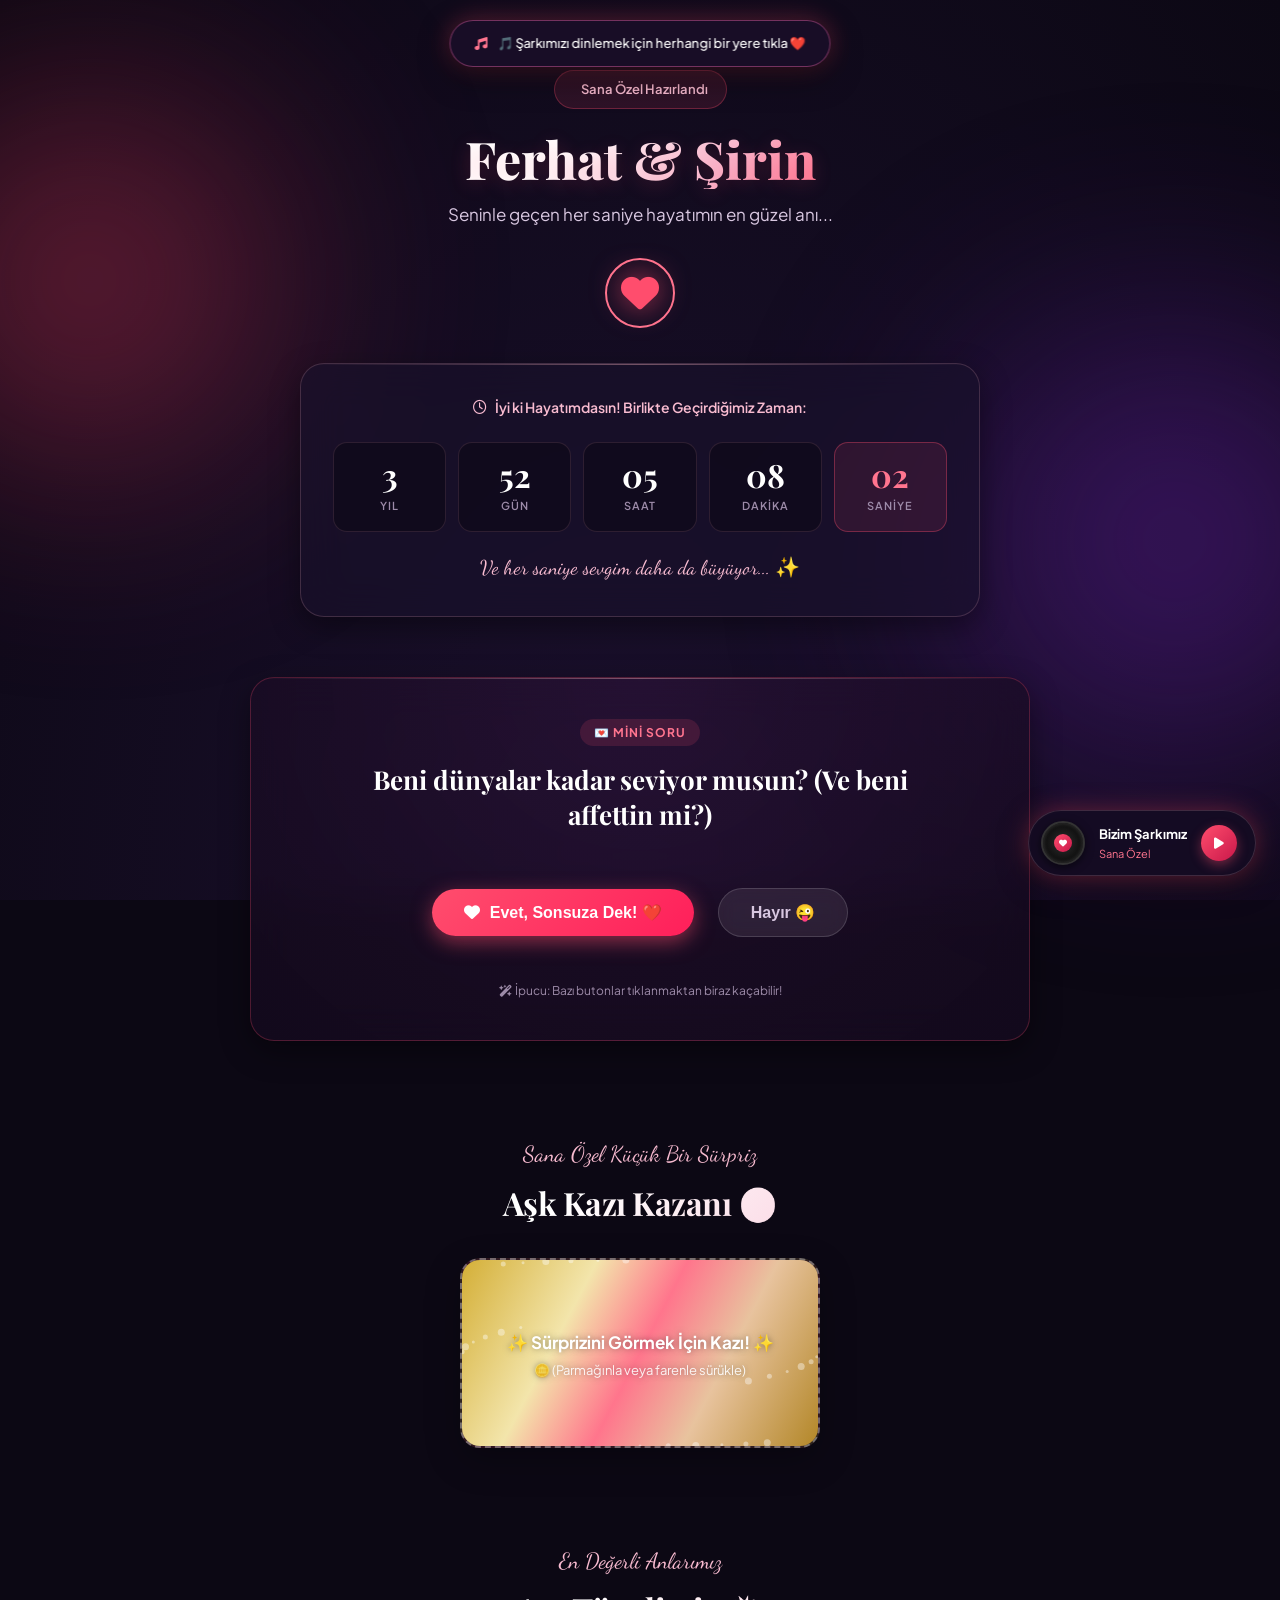
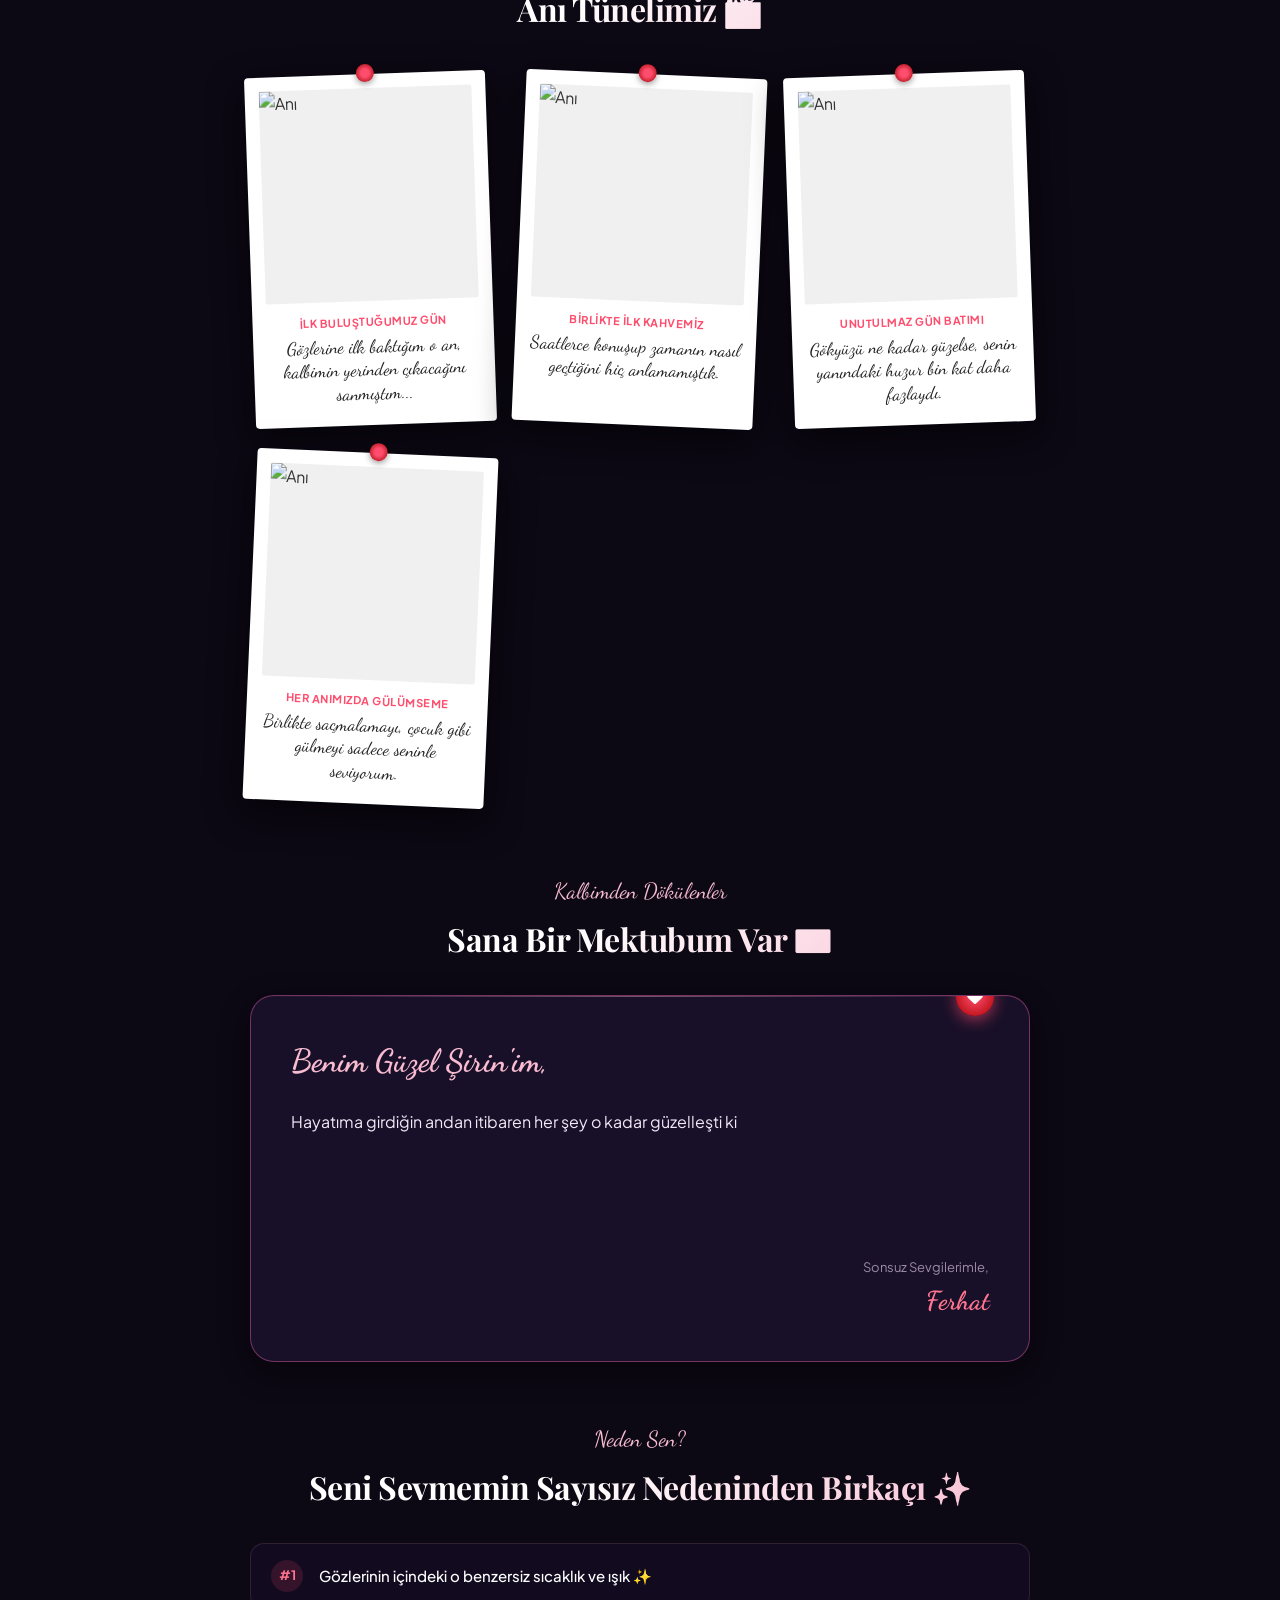
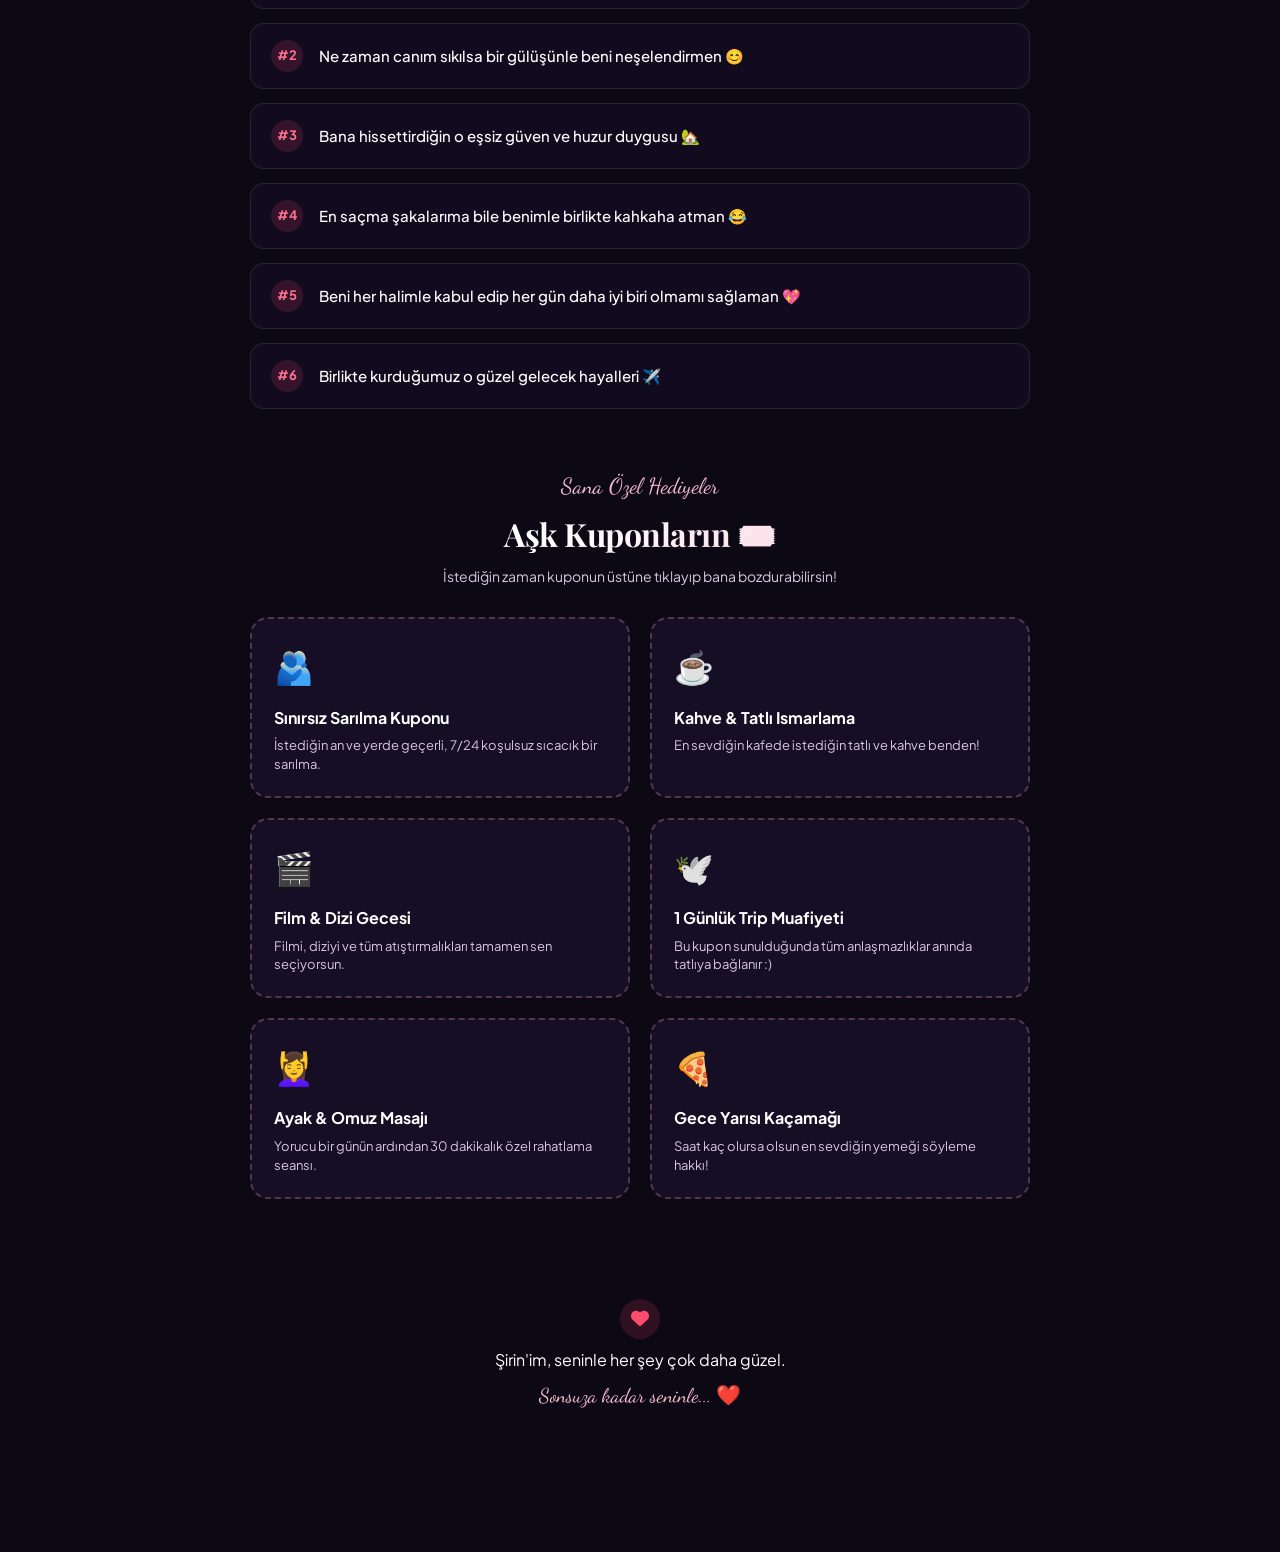
==== index.html @ 9d864a67 "Add files via upload" ====
<!DOCTYPE html>
<html lang="tr">
<head>
    <meta charset="UTF-8">
    <meta name="viewport" content="width=device-width, initial-scale=1.0, maximum-scale=1.0, user-scalable=no">
    <!-- Önbellek (Cache) Engelleme: Her zaman en güncel halini gösterir -->
    <meta http-equiv="Cache-Control" content="no-cache, no-store, must-revalidate">
    <meta http-equiv="Pragma" content="no-cache">
    <meta http-equiv="Expires" content="0">
    <title>Sana Özel Bir Sürpriz ❤️</title>
    <!-- Google Fonts -->
    <link rel="preconnect" href="https://fonts.googleapis.com">
    <link rel="preconnect" href="https://fonts.gstatic.com" crossorigin>
    <link href="https://fonts.googleapis.com/css2?family=Dancing+Script:wght@600;700&family=Plus+Jakarta+Sans:wght@300;400;500;600;700;800&family=Playfair+Display:ital,wght@0,600;1,400;1,700&display=swap" rel="stylesheet">
    <!-- Font Awesome -->
    <link rel="stylesheet" href="https://cdnjs.cloudflare.com/ajax/libs/font-awesome/6.4.0/css/all.min.css">
    <!-- Canvas Confetti -->
    <script src="https://cdn.jsdelivr.net/npm/canvas-confetti@1.6.0/dist/confetti.browser.min.js"></script>
    <link rel="stylesheet" href="style.css?v=7.0">
</head>
<body>

    <!-- Arka Plan Uçuşan Kalpler ve Parıltılar -->
    <div id="hearts-container" class="hearts-bg"></div>
    <div class="stars-bg"></div>
    <div class="glow-orb orb-1"></div>
    <div class="glow-orb orb-2"></div>

    <!-- Müzik Çalar Floating Bar -->
    <div class="music-floating-player" id="musicPlayer">
        <div class="vinyl-record" id="vinylRecord">
            <div class="vinyl-center">
                <i class="fa-solid fa-heart"></i>
            </div>
        </div>
        <div class="music-info">
            <span class="song-title" id="songTitle">Bizim Şarkımız</span>
            <span class="song-artist" id="songArtist">Sana Özel</span>
        </div>
        <button class="music-btn" id="playPauseBtn" aria-label="Müziği Çal/Durdur">
            <i class="fa-solid fa-play" id="playIcon"></i>
        </button>
        <audio id="bgAudio" loop preload="auto"></audio>
    </div>

    <!-- Giriş Bildirimi (Otomatik Müzik için Tıklama Yönlendirmesi) -->
    <div class="music-toast" id="musicToast">
        <i class="fa-solid fa-music"></i>
        <span id="toastText">🎵 Şarkımızı dinlemek için herhangi bir yere tıkla ❤️</span>
    </div>

    <!-- Ana Konteyner -->
    <main class="main-wrapper">

        <!-- 1. HERO BÖLÜMÜ -->
        <section class="hero-section">
            <div class="hero-badge">
                <i class="fa-solid fa-sparkles"></i>
                <span>Sana Özel Hazırlandı</span>
            </div>
            
            <h1 class="couple-title" id="coupleTitle">Ferhat & Şirin</h1>
            <p class="hero-subtitle" id="heroSubtitle">Seninle geçen her saniye hayatımın en güzel anı...</p>

            <div class="hero-heart-pulse">
                <div class="pulse-ring"></div>
                <i class="fa-solid fa-heart main-heart-icon"></i>
            </div>

            <!-- 2. AŞK SAYACI (BİRLİKTE GEÇEN ZAMAN) -->
            <div class="timer-card glass-card">
                <div class="timer-header">
                    <i class="fa-regular fa-clock"></i>
                    <span>İyi ki Hayatımdasın! Birlikte Geçirdiğimiz Zaman:</span>
                </div>
                <div class="countdown-grid" id="timerGrid">
                    <div class="time-box">
                        <span class="time-num" id="years">0</span>
                        <span class="time-label">Yıl</span>
                    </div>
                    <div class="time-box">
                        <span class="time-num" id="days">0</span>
                        <span class="time-label">Gün</span>
                    </div>
                    <div class="time-box">
                        <span class="time-num" id="hours">0</span>
                        <span class="time-label">Saat</span>
                    </div>
                    <div class="time-box">
                        <span class="time-num" id="minutes">0</span>
                        <span class="time-label">Dakika</span>
                    </div>
                    <div class="time-box highlight-sec">
                        <span class="time-num" id="seconds">0</span>
                        <span class="time-label">Saniye</span>
                    </div>
                </div>
                <p class="timer-subtext">Ve her saniye sevgim daha da büyüyor... ✨</p>
            </div>

            <!-- SPOTIFY ÇALAR KARTI (SADECE SPOTIFY LİNKİ VARSA AÇILIR) -->
            <div class="spotify-embed-container" id="spotifyEmbedCard" style="display: none;">
                <div class="spotify-embed-card">
                    <div class="spotify-card-header">
                        <i class="fa-brands fa-spotify" style="font-size: 20px;"></i>
                        <span>Bizim Şarkımız (Spotify)</span>
                    </div>
                    <div id="spotifyIframeWrap"></div>
                </div>
            </div>
        </section>

        <!-- 3. KAÇAN BUTON & İNTERAKTİF SORU OYUNU -->
        <section class="interactive-section">
            <div class="game-card glass-card">
                <div class="game-badge">💌 Mini Soru</div>
                <h2 class="game-question" id="gameQuestion">Beni dünyalar kadar seviyor musun? (Ve beni affettin mi?)</h2>
                
                <div class="game-buttons-area" id="btnContainer">
                    <button class="action-btn yes-btn" id="yesBtn">
                        <i class="fa-solid fa-heart"></i>
                        <span id="yesBtnText">Evet, Sonsuza Dek! ❤️</span>
                    </button>
                    <button class="action-btn no-btn" id="noBtn">
                        <span id="noBtnText">Hayır 😜</span>
                    </button>
                </div>
                <p class="game-hint"><i class="fa-solid fa-wand-magic-sparkles"></i> İpucu: Bazı butonlar tıklanmaktan biraz kaçabilir!</p>
            </div>
        </section>

        <!-- 3.5 🪙 AŞK KAZI KAZANI (SÜRPRİZ GİZLİ MESAJ) -->
        <section class="scratch-card-section" id="scratchSection">
            <div class="section-title-wrap">
                <span class="sub-heading">Sana Özel Küçük Bir Sürpriz</span>
                <h2 class="section-title">Aşk Kazı Kazanı 🪙</h2>
            </div>
            <div class="scratch-card-box">
                <div class="scratch-secret-content">
                    <h3 id="scratchHeading">🎉 Gizli Aşk Mesajın:</h3>
                    <p id="scratchMessage">Sen benim bu hayatta başıma gelen en güzel şeysin... ❤️✨</p>
                </div>
                <canvas id="scratchCanvas"></canvas>
            </div>
        </section>

        <!-- 4. POLAROID ANI GALERİSİ -->
        <section class="gallery-section">
            <div class="section-title-wrap">
                <span class="sub-heading">En Değerli Anlarımız</span>
                <h2 class="section-title">Anı Tünelimiz 📸</h2>
            </div>

            <div class="polaroid-grid" id="polaroidGallery">
                <!-- JavaScript ile doldurulacak -->
            </div>
        </section>

        <!-- 5. DAKTİLO MEKTUP BÖLÜMÜ -->
        <section class="letter-section">
            <div class="section-title-wrap">
                <span class="sub-heading">Kalbimden Dökülenler</span>
                <h2 class="section-title">Sana Bir Mektubum Var 💌</h2>
            </div>

            <div class="letter-envelope glass-card">
                <div class="letter-seal">
                    <i class="fa-solid fa-heart"></i>
                </div>
                <div class="letter-content">
                    <h3 class="letter-heading" id="letterHeading">Benim Güzel Şirin'im,</h3>
                    <div class="typewriter-text" id="typewriterText"></div>
                    <div class="letter-signature" id="letterSignature">
                        <span>Sonsuz Sevgilerimle,</span>
                        <strong id="senderNameDisplay">Ferhat</strong>
                    </div>
                </div>
            </div>
        </section>

        <!-- 6. SENİ SEVMEMİN NEDENLERİ -->
        <section class="reasons-section">
            <div class="section-title-wrap">
                <span class="sub-heading">Neden Sen?</span>
                <h2 class="section-title">Seni Sevmemin Sayısız Nedeninden Birkaçı ✨</h2>
            </div>

            <div class="reasons-list" id="reasonsContainer">
                <!-- JavaScript ile doldurulacak -->
            </div>
        </section>

        <!-- 7. SEVGİ & ŞIMARTMA KUPONLARI -->
        <section class="coupons-section">
            <div class="section-title-wrap">
                <span class="sub-heading">Sana Özel Hediyeler</span>
                <h2 class="section-title">Aşk Kuponların 🎟️</h2>
                <p class="coupons-subtext">İstediğin zaman kuponun üstüne tıklayıp bana bozdurabilirsin!</p>
            </div>

            <div class="coupons-grid" id="couponsGrid">
                <!-- JavaScript ile doldurulacak -->
            </div>
        </section>

        <!-- 8. FOOTER -->
        <footer class="site-footer">
            <div class="footer-heart">
                <i class="fa-solid fa-heart"></i>
            </div>
            <p id="footerText">Seninle her şey çok daha güzel.</p>
            <span class="footer-copy">Sonsuza kadar seninle... ❤️</span>
        </footer>

    </main>

    <!-- KUTLAMA / TEBRİK MODAL POPUP -->
    <div class="modal-overlay" id="successModal">
        <div class="modal-card glass-card">
            <div class="modal-emoji" id="modalEmoji">🥰🎉💍</div>
            <h3 class="modal-title" id="modalTitle">Biliyordum! Seni Çok Seviyorum!</h3>
            <p class="modal-message" id="modalMessage">Dünyanın en tatlı, en harika sevgilisi sensin. Artık kaçışın yok, hep benimlesin! ❤️✨</p>
            <button class="modal-close-btn" id="modalCloseBtn">
                <i class="fa-solid fa-heart"></i> Harika!
            </button>
        </div>
    </div>

    <!-- FOTOĞRAF BÜYÜTME MODAL -->
    <div class="image-modal-overlay" id="imageModal">
        <div class="image-modal-content">
            <button class="image-modal-close" id="imageModalClose">&times;</button>
            <img src="" alt="Büyük Anı Fotoğrafı" id="modalImagePreview">
            <div class="image-modal-caption">
                <strong id="modalImageDate"></strong>
                <p id="modalImageText"></p>
            </div>
        </div>
    </div>

    <!-- Yapılandırma ve Ana Script (Tamamen Kendi Kendine Yeten Entegre Motor) -->
    <script>
// ==============================================================================
// 💖 İNTERAKTİF MOTOR / ROMANTIC INTERACTIVE ENGINE (index.html)
// ==============================================================================

window.CONFIG = {
    partnerName: "Şirin'im",
    senderName: "Ferhat",
    coupleTitle: "Ferhat & Şirin",
    subTitle: "Seninle geçen her saniye hayatımın en güzel anı...",
    startDate: "2023-10-14T20:00:00",
    music: {
        title: "Bizim Şarkımız",
        artist: "Sana Özel",
        url: "https://cdn.pixabay.com/download/audio/2022/05/27/audio_1808fbf07a.mp3?filename=romantic-love-112199.mp3",
        spotifyUrl: ""
    },
    scratchCard: {
        heading: "🎉 Gizli Aşk Mesajın:",
        message: "Sen benim bu hayatta başıma gelen en güzel şeysin... ❤️✨"
    },
    letter: {
        heading: "",
        body: "Hayatıma girdiğin andan itibaren her şey o kadar güzelleşti ki, bazen seni hak edecek ne yaptım diye düşünüyorum.\nGülüşün, sesin, bana olan bakışın dünyadaki her şeye bedel.\n\nİyi ki varsın, iyi ki hayatımdasın. Seni her şeyden çok seviyorum! ❤️"
    },
    interactiveQuestion: {
        question: "Beni dünyalar kadar seviyor musun? (Ve beni affettin mi?)",
        yesBtn: "Evet, Sonsuza Dek! ❤️",
        noBtn: "Hayır 😜",
        successEmoji: "🥰🎉💍",
        successTitle: "Biliyordum! Seni Çok Seviyorum!",
        successMessage: "Dünyanın en tatlı, en harika sevgilisi sensin. Artık kaçışın yok, hep benimlesin! ❤️✨"
    },
    memories: [
        { image: "https://images.unsplash.com/photo-1516589178581-6cd7833ae3b2?w=600&auto=format&fit=crop&q=80", date: "İlk Buluştuğumuz Gün", caption: "Gözlerine ilk baktığım o an, kalbimin yerinden çıkacağını sanmıştım..." },
        { image: "https://images.unsplash.com/photo-1517256064527-09c73fc73e38?w=600&auto=format&fit=crop&q=80", date: "Birlikte İlk Kahvemiz", caption: "Saatlerce konuşup zamanın nasıl geçtiğini hiç anlamamıştık." },
        { image: "https://images.unsplash.com/photo-1506744038136-46273834b3fb?w=600&auto=format&fit=crop&q=80", date: "Unutulmaz Gün Batımı", caption: "Gökyüzü ne kadar güzelse, senin yanındaki huzur bin kat daha fazlaydı." },
        { image: "https://images.unsplash.com/photo-1522529599102-193c0d76b5b6?w=600&auto=format&fit=crop&q=80", date: "Her Anımızda Gülümseme", caption: "Birlikte saçmalamayı, çocuk gibi gülmeyi sadece seninle seviyorum." }
    ],
    loveReasons: [
        "Gözlerinin içindeki o benzersiz sıcaklık ve ışık ✨",
        "Ne zaman canım sıkılsa bir gülüşünle beni neşelendirmen 😊",
        "Bana hissettirdiğin o eşsiz güven ve huzur duygusu 🏡",
        "En saçma şakalarıma bile benimle birlikte kahkaha atman 😂",
        "Beni her halimle kabul edip her gün daha iyi biri olmamı sağlaman 💖",
        "Birlikte kurduğumuz o güzel gelecek hayalleri ✈️"
    ],
    coupons: [
        { icon: "🫂", title: "Sınırsız Sarılma Kuponu", desc: "İstediğin an ve yerde geçerli, 7/24 koşulsuz sıcacık bir sarılma." },
        { icon: "☕", title: "Kahve & Tatlı Ismarlama", desc: "En sevdiğin kafede istediğin tatlı ve kahve benden!" },
        { icon: "🎬", title: "Film & Dizi Gecesi", desc: "Filmi, diziyi ve tüm atıştırmalıkları tamamen sen seçiyorsun." },
        { icon: "🕊️", title: "1 Günlük Trip Muafiyeti", desc: "Bu kupon sunulduğunda tüm anlaşmazlıklar anında tatlıya bağlanır :)" },
        { icon: "💆‍♀️", title: "Ayak & Omuz Masajı", desc: "Yorucu bir günün ardından 30 dakikalık özel rahatlama seansı." },
        { icon: "🍕", title: "Gece Yarısı Kaçamağı", desc: "Saat kaç olursa olsun en sevdiğin yemeği söyleme hakkı!" }
    ]
};

function safeDecodeBase64(str) {
    if (!str) return "";
    try {
        let s = str.trim().replace(/[\/\s#?&]+$/, "");
        try {
            while (s.includes("%")) {
                const dec = decodeURIComponent(s);
                if (dec === s) break;
                s = dec;
            }
        } catch(e) {}
        s = s.replace(/ /g, "+");
        while (s.length % 4 !== 0) {
            s += "=";
        }
        try {
            const binary = atob(s);
            const bytes = new Uint8Array(binary.length);
            for (let i = 0; i < binary.length; i++) bytes[i] = binary.charCodeAt(i);
            return new TextDecoder('utf-8').decode(bytes);
        } catch(e1) {
            return decodeURIComponent(escape(atob(s)));
        }
    } catch(err) {
        return "";
    }
}

function initApp() {
    const urlParams = new URLSearchParams(window.location.search);
    let parsedData = {};

    // 1. DATA PARAMETRESİ (Base64 - Asla Çökmeyen Koruma)
    let rawParam = urlParams.get("data");
    if (!rawParam) {
        const match = window.location.href.match(/[?&#]data=([^&#]+)/);
        if (match && match[1]) rawParam = match[1];
    }

    if (rawParam) {
        const rawJson = safeDecodeBase64(rawParam);
        if (rawJson) {
            try {
                parsedData = JSON.parse(rawJson);
            } catch (e) {
                console.warn("JSON parse error:", e);
            }
        }
    }

    // 2. DOĞRUDAN URL PARAMETRELERİ (Daima En Öncelikli & Asla Bozulmaz)
    if (urlParams.has("c")) parsedData.c = urlParams.get("c");
    if (urlParams.has("p")) parsedData.p = urlParams.get("p");
    if (urlParams.has("s")) parsedData.s = urlParams.get("s");
    if (urlParams.has("d")) parsedData.d = urlParams.get("d");
    if (urlParams.has("st")) parsedData.st = urlParams.get("st");
    if (urlParams.has("sp")) parsedData.sp = urlParams.get("sp");
    if (urlParams.has("sc")) parsedData.sc = urlParams.get("sc");
    if (urlParams.has("l")) parsedData.l = urlParams.get("l");
    if (urlParams.has("imgs")) parsedData.imgs = urlParams.get("imgs").split(",").map(x => x.trim()).filter(Boolean);

    // Türkçe Takma Adlar
    if (urlParams.has("cift")) parsedData.c = urlParams.get("cift");
    if (urlParams.has("partner")) parsedData.p = urlParams.get("partner");
    if (urlParams.has("gonderen")) parsedData.s = urlParams.get("gonderen");
    if (urlParams.has("tarih")) parsedData.d = urlParams.get("tarih");

    // CONFIG güncelleme
    if (parsedData.c || parsedData.coupleTitle) CONFIG.coupleTitle = parsedData.c || parsedData.coupleTitle;
    if (parsedData.p || parsedData.partnerName) CONFIG.partnerName = parsedData.p || parsedData.partnerName;
    if (parsedData.s || parsedData.senderName) CONFIG.senderName = parsedData.s || parsedData.senderName;
    if (parsedData.d || parsedData.startDate) CONFIG.startDate = parsedData.d || parsedData.startDate;
    if (parsedData.st || parsedData.subTitle) CONFIG.subTitle = parsedData.st || parsedData.subTitle;

    if (parsedData.l) {
        if (!CONFIG.letter) CONFIG.letter = {};
        CONFIG.letter.body = parsedData.l;
    } else if (parsedData.letter) {
        if (typeof parsedData.letter === "string") CONFIG.letter.body = parsedData.letter;
        else Object.assign(CONFIG.letter, parsedData.letter);
    }

    if (parsedData.sp) {
        if (!CONFIG.music) CONFIG.music = {};
        CONFIG.music.spotifyUrl = parsedData.sp.startsWith("http") ? parsedData.sp : "https://open.spotify.com/track/" + parsedData.sp;
    } else if (parsedData.music && parsedData.music.spotifyUrl) {
        CONFIG.music.spotifyUrl = parsedData.music.spotifyUrl;
    }

    if (parsedData.mu) {
        if (!CONFIG.music) CONFIG.music = {};
        CONFIG.music.url = parsedData.mu;
    }

    if (parsedData.sc) {
        if (!CONFIG.scratchCard) CONFIG.scratchCard = {};
        CONFIG.scratchCard.message = parsedData.sc;
    } else if (parsedData.scratchCard) {
        Object.assign(CONFIG.scratchCard, parsedData.scratchCard);
    }

    if (parsedData.imgs && Array.isArray(parsedData.imgs)) {
        parsedData.imgs.forEach((imgUrl, i) => {
            if (imgUrl && CONFIG.memories[i]) {
                CONFIG.memories[i].image = imgUrl.startsWith("http") ? imgUrl : "https://files.catbox.moe/" + imgUrl;
            }
        });
    } else if (parsedData.memories) {
        CONFIG.memories = parsedData.memories;
    }

    initTextContents();
    initLoveTimer();
    initMusicPlayer();
    initInteractiveGame();
    initScratchCard();
    initPolaroidGallery();
    initTypewriterLetter();
    initLoveReasons();
    initCoupons();
    startFloatingHearts();
}

if (document.readyState === "loading") {
    document.addEventListener("DOMContentLoaded", initApp);
} else {
    initApp();
}

function initTextContents() {
    document.title = `${CONFIG.coupleTitle} ❤️`;
    
    const cTitle = document.getElementById("coupleTitle");
    if (cTitle) cTitle.textContent = CONFIG.coupleTitle;

    const hSub = document.getElementById("heroSubtitle");
    if (hSub) hSub.textContent = CONFIG.subTitle;

    const sTitle = document.getElementById("songTitle");
    if (sTitle) sTitle.textContent = (CONFIG.music && CONFIG.music.title) || "Bizim Şarkımız";

    const sArtist = document.getElementById("songArtist");
    if (sArtist) sArtist.textContent = (CONFIG.music && CONFIG.music.artist) || "Sana Özel";
    
    // Spotify Entegrasyonu
    const spotifyCard = document.getElementById("spotifyEmbedCard");
    const spotifyIframeWrap = document.getElementById("spotifyIframeWrap");

    if (CONFIG.music && CONFIG.music.spotifyUrl && CONFIG.music.spotifyUrl.trim()) {
        const spotUrl = CONFIG.music.spotifyUrl.trim();
        const match = spotUrl.match(/spotify\.com\/(?:intl-[a-z]+\/)?(track|playlist|album|artist)\/([a-zA-Z0-9]+)/);
        if (match && spotifyCard && spotifyIframeWrap) {
            const type = match[1];
            const id = match[2];
            const embedUrl = `https://open.spotify.com/embed/${type}/${id}?utm_source=generator&theme=0`;
            const iframeHeight = type === 'track' ? 80 : 152;
            spotifyIframeWrap.innerHTML = `
                <iframe style="border-radius:12px;" src="${embedUrl}" width="100%" height="${iframeHeight}" frameBorder="0" allowfullscreen="" allow="autoplay; clipboard-write; encrypted-media; fullscreen; picture-in-picture" loading="lazy"></iframe>
            `;
            spotifyCard.style.display = "block";
        } else if (spotifyCard) {
            spotifyCard.style.display = "none";
        }
    } else if (spotifyCard) {
        spotifyCard.style.display = "none";
    }

    // Kazı Kazan Metinleri
    if (CONFIG.scratchCard) {
        const sHead = document.getElementById("scratchHeading");
        if (sHead) sHead.textContent = CONFIG.scratchCard.heading || "🎉 Gizli Aşk Mesajın:";
        const sMsg = document.getElementById("scratchMessage");
        if (sMsg) sMsg.textContent = CONFIG.scratchCard.message || "Sen benim bu hayatta başıma gelen en güzel şeysin... ❤️✨";
    }

    const lHead = document.getElementById("letterHeading");
    if (lHead) {
        if (CONFIG.letter && CONFIG.letter.heading && CONFIG.letter.heading.trim() !== "" && CONFIG.letter.heading !== "Benim Güzel Şirin'im,") {
            lHead.textContent = CONFIG.letter.heading;
        } else {
            lHead.textContent = `Benim Güzel ${CONFIG.partnerName},`;
        }
    }
    
    const sName = document.getElementById("senderNameDisplay");
    if (sName) sName.textContent = CONFIG.senderName;

    const gQ = document.getElementById("gameQuestion");
    if (gQ && CONFIG.interactiveQuestion) gQ.textContent = CONFIG.interactiveQuestion.question;

    const yBtn = document.getElementById("yesBtnText");
    if (yBtn && CONFIG.interactiveQuestion) yBtn.textContent = CONFIG.interactiveQuestion.yesBtn;

    const nBtn = document.getElementById("noBtnText");
    if (nBtn && CONFIG.interactiveQuestion) nBtn.textContent = CONFIG.interactiveQuestion.noBtn;

    const mEmo = document.getElementById("modalEmoji");
    if (mEmo && CONFIG.interactiveQuestion) mEmo.textContent = CONFIG.interactiveQuestion.successEmoji;

    const mTit = document.getElementById("modalTitle");
    if (mTit && CONFIG.interactiveQuestion) mTit.textContent = CONFIG.interactiveQuestion.successTitle;

    const mMsg = document.getElementById("modalMessage");
    if (mMsg && CONFIG.interactiveQuestion) mMsg.textContent = CONFIG.interactiveQuestion.successMessage;

    const fText = document.getElementById("footerText");
    if (fText) fText.textContent = `${CONFIG.partnerName}, seninle her şey çok daha güzel.`;
}

function initLoveTimer() {
    function parseSafeDate(dStr) {
        if (!dStr) return new Date("2023-10-14T20:00:00").getTime();
        let formatted = dStr.toString().replace(/ /g, "T");
        if (formatted.length === 10) formatted += "T00:00:00";
        const parsed = new Date(formatted).getTime();
        return isNaN(parsed) ? new Date("2023-10-14T20:00:00").getTime() : parsed;
    }

    const startDate = parseSafeDate(CONFIG.startDate);

    function updateTimer() {
        const now = new Date().getTime();
        const difference = now - startDate;

        if (isNaN(difference) || difference < 0) {
            const y = document.getElementById("years");
            const d = document.getElementById("days");
            const h = document.getElementById("hours");
            const m = document.getElementById("minutes");
            const s = document.getElementById("seconds");
            if (y) y.textContent = "0";
            if (d) d.textContent = "0";
            if (h) h.textContent = "0";
            if (m) m.textContent = "0";
            if (s) s.textContent = "0";
            return;
        }

        const seconds = Math.floor((difference / 1000) % 60);
        const minutes = Math.floor((difference / (1000 * 60)) % 60);
        const hours = Math.floor((difference / (1000 * 60 * 60)) % 24);
        
        const totalDays = Math.floor(difference / (1000 * 60 * 60 * 24));
        const years = Math.floor(totalDays / 365.25);
        const days = Math.floor(totalDays % 365.25);

        const yEl = document.getElementById("years");
        if (yEl) yEl.textContent = years;

        const dEl = document.getElementById("days");
        if (dEl) dEl.textContent = days;

        const hEl = document.getElementById("hours");
        if (hEl) hEl.textContent = hours < 10 ? '0' + hours : hours;

        const mEl = document.getElementById("minutes");
        if (mEl) mEl.textContent = minutes < 10 ? '0' + minutes : minutes;

        const sEl = document.getElementById("seconds");
        if (sEl) sEl.textContent = seconds < 10 ? '0' + seconds : seconds;
    }

    updateTimer();
    setInterval(updateTimer, 1000);
}

function initMusicPlayer() {
    const audio = document.getElementById("bgAudio");
    const vinyl = document.getElementById("vinylRecord");
    const playPauseBtn = document.getElementById("playPauseBtn");
    const playIcon = document.getElementById("playIcon");
    const musicPlayer = document.getElementById("musicPlayer");
    const musicToast = document.getElementById("musicToast");

    if (!audio || !CONFIG.music) return;
    audio.src = CONFIG.music.url || "https://cdn.pixabay.com/download/audio/2022/05/27/audio_1808fbf07a.mp3?filename=romantic-love-112199.mp3";
    let isPlaying = false;
    let hasInteracted = false;

    setTimeout(() => {
        if (!isPlaying && musicToast) {
            musicToast.classList.add("show");
            setTimeout(() => musicToast.classList.remove("show"), 6000);
        }
    }, 1500);

    function togglePlay() {
        if (isPlaying) {
            audio.pause();
            isPlaying = false;
            if (vinyl) vinyl.classList.remove("spinning");
            if (playIcon) playIcon.className = "fa-solid fa-play";
            if (musicPlayer) musicPlayer.classList.remove("playing");
        } else {
            audio.play().then(() => {
                isPlaying = true;
                if (vinyl) vinyl.classList.add("spinning");
                if (playIcon) playIcon.className = "fa-solid fa-pause";
                if (musicPlayer) musicPlayer.classList.add("playing");
                if (musicToast) musicToast.classList.remove("show");
            }).catch(() => {});
        }
    }

    if (playPauseBtn) playPauseBtn.addEventListener("click", togglePlay);
    if (vinyl) vinyl.addEventListener("click", togglePlay);

    const startAudioOnInteraction = () => {
        if (!hasInteracted) {
            hasInteracted = true;
            if (!isPlaying) togglePlay();
            document.removeEventListener("click", startAudioOnInteraction);
            document.removeEventListener("touchstart", startAudioOnInteraction);
            document.removeEventListener("scroll", startAudioOnInteraction);
        }
    };

    document.addEventListener("click", startAudioOnInteraction);
    document.addEventListener("touchstart", startAudioOnInteraction, { passive: true });
    document.addEventListener("scroll", startAudioOnInteraction, { passive: true });
}

function initInteractiveGame() {
    const noBtn = document.getElementById("noBtn");
    const yesBtn = document.getElementById("yesBtn");
    const successModal = document.getElementById("successModal");
    const modalCloseBtn = document.getElementById("modalCloseBtn");
    const btnContainer = document.getElementById("btnContainer");

    if (!noBtn || !yesBtn || !successModal) return;

    let escapeCount = 0;
    const phrases = [
        "Emin misin? 🥺",
        "Bir daha düşün bence... 👀",
        "Kaçamazsın ki! 🏃‍♀️",
        "Ama ben seni çok seviyorum! 💖",
        "Lütfen 'Evet' de artık! 🥰",
        "Bak küserim ha! 😜",
        "Son şansın! ✨",
        "Tamam tamam, pes ettim... Şaka şaka yakalayamazsın! 🚀"
    ];

    function moveNoButton() {
        const maxX = window.innerWidth < 600 ? 120 : 250;
        const maxY = 100;
        const randomX = (Math.random() - 0.5) * maxX * 2;
        const randomY = (Math.random() - 0.5) * maxY * 2;

        noBtn.style.transform = `translate(${randomX}px, ${randomY}px)`;
        
        const noText = document.getElementById("noBtnText");
        if (noText && escapeCount < phrases.length) {
            noText.textContent = phrases[escapeCount % phrases.length];
        }

        escapeCount++;
        const currentScale = 1 + (escapeCount * 0.08);
        yesBtn.style.transform = `scale(${Math.min(currentScale, 1.6)})`;
    }

    noBtn.addEventListener("mouseenter", moveNoButton);
    noBtn.addEventListener("touchstart", (e) => {
        e.preventDefault();
        moveNoButton();
    });

    yesBtn.addEventListener("click", () => {
        triggerConfettiCelebration();
        successModal.classList.add("active");
    });

    if (modalCloseBtn) {
        modalCloseBtn.addEventListener("click", () => {
            successModal.classList.remove("active");
        });
    }

    successModal.addEventListener("click", (e) => {
        if (e.target === successModal) {
            successModal.classList.remove("active");
        }
    });
}

function triggerConfettiCelebration() {
    if (typeof confetti === "function") {
        confetti({
            particleCount: 100,
            spread: 70,
            origin: { y: 0.6 },
            colors: ['#ff4d6d', '#ff758f', '#ffffff', '#ffd166', '#c9184a']
        });
    }
}

function initPolaroidGallery() {
    const gallery = document.getElementById("polaroidGallery");
    const imageModal = document.getElementById("imageModal");
    const modalImagePreview = document.getElementById("modalImagePreview");
    const modalImageDate = document.getElementById("modalImageDate");
    const modalImageText = document.getElementById("modalImageText");
    const imageModalClose = document.getElementById("imageModalClose");

    if (!gallery) return;
    gallery.innerHTML = "";

    const backupPhotos = [
        "https://images.unsplash.com/photo-1516589178581-6cd7833ae3b2?w=600&auto=format&fit=crop&q=80",
        "https://images.unsplash.com/photo-1517256064527-09c73fc73e38?w=600&auto=format&fit=crop&q=80",
        "https://images.unsplash.com/photo-1506744038136-46273834b3fb?w=600&auto=format&fit=crop&q=80",
        "https://images.unsplash.com/photo-1522529599102-193c0d76b5b6?w=600&auto=format&fit=crop&q=80"
    ];

    CONFIG.memories.forEach((mem, index) => {
        const fallbackImg = backupPhotos[index % backupPhotos.length];
        const card = document.createElement("div");
        card.className = "polaroid-card";
        card.innerHTML = `
            <div class="polaroid-pin"></div>
            <div class="polaroid-img-box">
                <img src="${mem.image || fallbackImg}" onerror="this.onerror=null; this.src='${fallbackImg}';" alt="${mem.title || 'Anı'}" loading="lazy">
            </div>
            <div class="polaroid-info">
                <span class="polaroid-date">${mem.date}</span>
                <p class="polaroid-caption">${mem.caption}</p>
            </div>
        `;

        card.addEventListener("click", () => {
            if (modalImagePreview) modalImagePreview.src = mem.image || fallbackImg;
            if (modalImageDate) modalImageDate.textContent = mem.date;
            if (modalImageText) modalImageText.textContent = mem.caption;
            if (imageModal) imageModal.classList.add("active");
        });

        gallery.appendChild(card);
    });

    if (imageModalClose) {
        imageModalClose.addEventListener("click", () => {
            if (imageModal) imageModal.classList.remove("active");
        });
    }

    if (imageModal) {
        imageModal.addEventListener("click", (e) => {
            if (e.target === imageModal) imageModal.classList.remove("active");
        });
    }
}

function initTypewriterLetter() {
    const letterTextElem = document.getElementById("typewriterText");
    const letterSection = document.querySelector(".letter-section");
    if (!letterTextElem || !letterSection) return;

    const fullText = (typeof CONFIG.letter === "object" && CONFIG.letter.body) ? CONFIG.letter.body : (typeof CONFIG.letter === "string" ? CONFIG.letter : "");
    let isTyped = false;

    function typeWriterEffect() {
        if (isTyped) return;
        isTyped = true;
        
        let index = 0;
        letterTextElem.textContent = "";

        const timer = setInterval(() => {
            if (index < fullText.length) {
                letterTextElem.textContent += fullText.charAt(index);
                index++;
            } else {
                clearInterval(timer);
            }
        }, 28);
    }

    const observer = new IntersectionObserver((entries) => {
        entries.forEach(entry => {
            if (entry.isIntersecting) {
                typeWriterEffect();
                observer.unobserve(entry.target);
            }
        });
    }, { threshold: 0.3 });

    observer.observe(letterSection);
}

function initLoveReasons() {
    const container = document.getElementById("reasonsContainer");
    if (!container || !CONFIG.loveReasons) return;
    container.innerHTML = "";

    CONFIG.loveReasons.forEach((reason, idx) => {
        const item = document.createElement("div");
        item.className = "reason-item";
        item.innerHTML = `
            <div class="reason-number">#${idx + 1}</div>
            <p class="reason-text">${reason}</p>
        `;
        container.appendChild(item);
    });
}

function initCoupons() {
    const grid = document.getElementById("couponsGrid");
    if (!grid || !CONFIG.coupons) return;
    grid.innerHTML = "";

    CONFIG.coupons.forEach((coupon) => {
        const card = document.createElement("div");
        card.className = "coupon-card";
        card.innerHTML = `
            <div class="coupon-stamp">✅ KULLANILDI</div>
            <div class="coupon-icon">${coupon.icon}</div>
            <h4 class="coupon-title">${coupon.title}</h4>
            <p class="coupon-desc">${coupon.desc}</p>
        `;

        card.addEventListener("click", () => {
            card.classList.toggle("used");
            if (card.classList.contains("used")) {
                if (typeof confetti === "function") {
                    confetti({ particleCount: 25, spread: 40, origin: { y: 0.8 } });
                }
                if (navigator.vibrate) navigator.vibrate(60);
            }
        });

        grid.appendChild(card);
    });
}

function startFloatingHearts() {
    const container = document.getElementById("hearts-container");
    if (!container) return;
    const icons = ["fa-heart", "fa-heart", "fa-sparkles", "fa-star"];

    setInterval(() => {
        if (document.hidden) return;
        const heart = document.createElement("i");
        const randomIcon = icons[Math.floor(Math.random() * icons.length)];
        heart.className = `fa-solid ${randomIcon} floating-heart`;
        heart.style.left = `${Math.random() * 96}%`;
        heart.style.fontSize = `${Math.random() * 16 + 12}px`;
        heart.style.animationDuration = `${Math.random() * 6 + 6}s`;
        heart.style.opacity = Math.random() * 0.5 + 0.3;
        container.appendChild(heart);
        setTimeout(() => { heart.remove(); }, 12000);
    }, 450);
}

function initScratchCard() {
    const canvas = document.getElementById("scratchCanvas");
    if (!canvas) return;
    const ctx = canvas.getContext("2d", { willReadFrequently: true });
    if (!ctx) return;

    let isDrawing = false;
    let isRevealed = false;

    function resizeCanvas() {
        const rect = canvas.getBoundingClientRect();
        canvas.width = rect.width || 340;
        canvas.height = rect.height || 180;
        drawCover();
    }

    function drawCover() {
        const grad = ctx.createLinearGradient(0, 0, canvas.width, canvas.height);
        grad.addColorStop(0, "#d4af37");
        grad.addColorStop(0.3, "#f3e5ab");
        grad.addColorStop(0.5, "#ff758c");
        grad.addColorStop(0.7, "#e8c39e");
        grad.addColorStop(1, "#b38728");

        ctx.fillStyle = grad;
        ctx.fillRect(0, 0, canvas.width, canvas.height);

        ctx.fillStyle = "rgba(255, 255, 255, 0.4)";
        for (let i = 0; i < 24; i++) {
            const x = (Math.sin(i * 99) * 0.5 + 0.5) * canvas.width;
            const y = (Math.cos(i * 33) * 0.5 + 0.5) * canvas.height;
            const r = (i % 3) + 1.5;
            ctx.beginPath();
            ctx.arc(x, y, r, 0, Math.PI * 2);
            ctx.fill();
        }

        ctx.fillStyle = "#ffffff";
        ctx.font = "bold 17px 'Plus Jakarta Sans', sans-serif";
        ctx.textAlign = "center";
        ctx.textBaseline = "middle";
        ctx.shadowColor = "rgba(0, 0, 0, 0.4)";
        ctx.shadowBlur = 6;
        ctx.fillText("✨ Sürprizini Görmek İçin Kazı! ✨", canvas.width / 2, canvas.height / 2 - 10);

        ctx.font = "13px 'Plus Jakarta Sans', sans-serif";
        ctx.fillStyle = "rgba(255, 255, 255, 0.9)";
        ctx.fillText("🪙 (Parmağınla veya farenle sürükle)", canvas.width / 2, canvas.height / 2 + 18);
        ctx.shadowBlur = 0;
    }

    function getPosition(e) {
        const rect = canvas.getBoundingClientRect();
        const clientX = e.touches ? e.touches[0].clientX : e.clientX;
        const clientY = e.touches ? e.touches[0].clientY : e.clientY;
        return {
            x: (clientX - rect.left) * (canvas.width / rect.width),
            y: (clientY - rect.top) * (canvas.height / rect.height)
        };
    }

    function scratch(e) {
        if (!isDrawing || isRevealed) return;
        if (e.cancelable) e.preventDefault();

        const pos = getPosition(e);
        ctx.globalCompositeOperation = "destination-out";
        ctx.beginPath();
        ctx.arc(pos.x, pos.y, 22, 0, Math.PI * 2);
        ctx.fill();

        checkScratchedPercentage();
    }

    function checkScratchedPercentage() {
        if (isRevealed) return;
        try {
            const imgData = ctx.getImageData(0, 0, canvas.width, canvas.height);
            const pixels = imgData.data;
            let transparentCount = 0;
            const sampleRate = 32;

            for (let i = 3; i < pixels.length; i += sampleRate * 4) {
                if (pixels[i] === 0) transparentCount++;
            }

            const totalSampled = pixels.length / (sampleRate * 4);
            const percent = (transparentCount / totalSampled) * 100;

            if (percent > 40) {
                isRevealed = true;
                canvas.style.transition = "opacity 0.6s ease";
                canvas.style.opacity = "0";
                setTimeout(() => {
                    canvas.style.display = "none";
                }, 600);

                if (typeof confetti === "function") {
                    confetti({
                        particleCount: 70,
                        spread: 70,
                        origin: { y: 0.6 }
                    });
                }
                if (navigator.vibrate) navigator.vibrate([100, 50, 100]);
            }
        } catch (err) {}
    }

    canvas.addEventListener("mousedown", (e) => { isDrawing = true; scratch(e); });
    window.addEventListener("mousemove", (e) => { if (isDrawing) scratch(e); });
    window.addEventListener("mouseup", () => { isDrawing = false; });

    canvas.addEventListener("touchstart", (e) => { isDrawing = true; scratch(e); }, { passive: false });
    window.addEventListener("touchmove", (e) => { if (isDrawing) scratch(e); }, { passive: false });
    window.addEventListener("touchend", () => { isDrawing = false; });

    setTimeout(resizeCanvas, 100);
    window.addEventListener("resize", resizeCanvas);
}
    </script>
</body>
</html>
---- style.css ----
/* ==============================================================================
   💖 ROMANTIC & LUXURY STYLING - SEVGİLİYE ÖZEL WEB SİTESİ
   ============================================================================== */

:root {
    --bg-dark: #0c0814;
    --bg-card: rgba(26, 17, 43, 0.65);
    --bg-card-hover: rgba(38, 24, 61, 0.85);
    --border-glass: rgba(255, 182, 193, 0.18);
    --border-glass-glow: rgba(255, 105, 180, 0.4);
    
    --primary: #ff4d6d;
    --primary-light: #ff758f;
    --primary-dark: #c9184a;
    --rose-gold: #f8bbd0;
    --gold: #ffd166;
    
    --text-main: #ffffff;
    --text-muted: #d8c7e0;
    --text-dim: #9d8ba9;
    
    --font-heading: 'Playfair Display', serif;
    --font-handwriting: 'Dancing Script', cursive;
    --font-body: 'Plus Jakarta Sans', sans-serif;
    
    --shadow-soft: 0 10px 30px rgba(0, 0, 0, 0.4);
    --shadow-glow: 0 0 25px rgba(255, 77, 109, 0.35);
    --radius-card: 24px;
    --radius-sm: 14px;
}

* {
    margin: 0;
    padding: 0;
    box-sizing: border-box;
    -webkit-tap-highlight-color: transparent;
}

html {
    scroll-behavior: smooth;
}

body {
    background-color: var(--bg-dark);
    color: var(--text-main);
    font-family: var(--font-body);
    overflow-x: hidden;
    min-height: 100vh;
    line-height: 1.6;
    position: relative;
    selection-background-color: var(--primary);
    selection-color: #fff;
}

/* ==============================================================================
   🌌 ARKA PLAN EFEKTLERİ & PARILTILAR
   ============================================================================== */

.stars-bg {
    position: fixed;
    top: 0;
    left: 0;
    width: 100%;
    height: 100%;
    background: radial-gradient(ellipse at bottom, #1b102e 0%, #0c0814 100%);
    z-index: -3;
}

.glow-orb {
    position: fixed;
    border-radius: 50%;
    filter: blur(120px);
    z-index: -2;
    pointer-events: none;
    opacity: 0.45;
}

.orb-1 {
    width: 380px;
    height: 380px;
    background: radial-gradient(circle, #ff4d6d, #800f2f);
    top: 10%;
    left: -100px;
    animation: floatOrb 14s ease-in-out infinite alternate;
}

.orb-2 {
    width: 450px;
    height: 450px;
    background: radial-gradient(circle, #7928ca, #43126b);
    bottom: 15%;
    right: -120px;
    animation: floatOrb 18s ease-in-out infinite alternate-reverse;
}

@keyframes floatOrb {
    0% { transform: translateY(0) scale(1); }
    100% { transform: translateY(60px) scale(1.15); }
}

.hearts-bg {
    position: fixed;
    top: 0;
    left: 0;
    width: 100%;
    height: 100%;
    pointer-events: none;
    z-index: -1;
    overflow: hidden;
}

.floating-heart {
    position: absolute;
    bottom: -50px;
    color: rgba(255, 77, 109, 0.4);
    animation: floatUpward linear infinite;
    pointer-events: none;
}

@keyframes floatUpward {
    0% {
        transform: translateY(0) scale(0.6) rotate(0deg);
        opacity: 0;
    }
    15% {
        opacity: 0.8;
    }
    85% {
        opacity: 0.6;
    }
    100% {
        transform: translateY(-110vh) scale(1.2) rotate(360deg);
        opacity: 0;
    }
}

/* ==============================================================================
   🎵 MÜZİK ÇALAR (FLOATING NOSTALJİK PLAK)
   ============================================================================== */

.music-floating-player {
    position: fixed;
    bottom: 24px;
    right: 24px;
    display: flex;
    align-items: center;
    gap: 14px;
    background: rgba(20, 12, 35, 0.85);
    backdrop-filter: blur(20px);
    -webkit-backdrop-filter: blur(20px);
    border: 1px solid var(--border-glass);
    padding: 10px 18px 10px 12px;
    border-radius: 50px;
    box-shadow: var(--shadow-glow), 0 8px 30px rgba(0,0,0,0.5);
    z-index: 999;
    cursor: pointer;
    transition: all 0.3s cubic-bezier(0.175, 0.885, 0.32, 1.275);
}

.music-floating-player:hover {
    transform: translateY(-4px) scale(1.03);
    border-color: var(--primary-light);
}

.vinyl-record {
    width: 44px;
    height: 44px;
    border-radius: 50%;
    background: radial-gradient(circle, #222 25%, #111 60%, #000 100%);
    box-shadow: inset 0 0 4px rgba(255,255,255,0.2), 0 2px 8px rgba(0,0,0,0.6);
    border: 2px solid #333;
    display: flex;
    align-items: center;
    justify-content: center;
    position: relative;
    transition: transform 0.3s ease;
}

.vinyl-center {
    width: 18px;
    height: 18px;
    background: linear-gradient(135deg, var(--primary), var(--primary-dark));
    border-radius: 50%;
    display: flex;
    align-items: center;
    justify-content: center;
    font-size: 8px;
    color: white;
}

.vinyl-record.spinning {
    animation: spinVinyl 3.5s linear infinite;
}

@keyframes spinVinyl {
    100% { transform: rotate(360deg); }
}

.music-info {
    display: flex;
    flex-direction: column;
    max-width: 140px;
}

.song-title {
    font-size: 13px;
    font-weight: 700;
    color: var(--text-main);
    white-space: nowrap;
    overflow: hidden;
    text-overflow: ellipsis;
}

.song-artist {
    font-size: 11px;
    color: var(--primary-light);
}

.music-btn {
    width: 36px;
    height: 36px;
    border-radius: 50%;
    border: none;
    background: linear-gradient(135deg, var(--primary), var(--primary-dark));
    color: white;
    font-size: 13px;
    display: flex;
    align-items: center;
    justify-content: center;
    cursor: pointer;
    box-shadow: 0 4px 12px rgba(255, 77, 109, 0.4);
    transition: transform 0.2s ease;
}

.music-btn:hover {
    transform: scale(1.1);
}

.music-toast {
    position: fixed;
    top: 20px;
    left: 50%;
    transform: translateX(-50%) translateY(-100px);
    background: rgba(25, 15, 40, 0.92);
    backdrop-filter: blur(15px);
    border: 1px solid var(--border-glass-glow);
    padding: 12px 24px;
    border-radius: 30px;
    display: flex;
    align-items: center;
    gap: 10px;
    color: #fff;
    font-size: 13px;
    font-weight: 500;
    z-index: 1000;
    box-shadow: 0 10px 30px rgba(0,0,0,0.5), var(--shadow-glow);
    transition: transform 0.5s cubic-bezier(0.175, 0.885, 0.32, 1.275);
}

.music-toast.show {
    transform: translateX(-50%) translateY(0);
}

.music-toast i {
    color: var(--primary-light);
    animation: bounce 1.5s infinite;
}

@keyframes bounce {
    0%, 100% { transform: translateY(0); }
    50% { transform: translateY(-4px); }
}

/* ==============================================================================
   📄 ANA WRAPPER & GLASS CARD STANDARDI
   ============================================================================== */

.main-wrapper {
    max-width: 820px;
    margin: 0 auto;
    padding: 40px 20px 120px 20px;
    display: flex;
    flex-direction: column;
    gap: 60px;
}

.glass-card {
    background: var(--bg-card);
    backdrop-filter: blur(20px);
    -webkit-backdrop-filter: blur(20px);
    border: 1px solid var(--border-glass);
    border-radius: var(--radius-card);
    padding: 32px;
    box-shadow: var(--shadow-soft);
    position: relative;
    overflow: hidden;
    transition: border-color 0.3s ease, transform 0.3s ease;
}

.glass-card::before {
    content: '';
    position: absolute;
    top: 0;
    left: 0;
    right: 0;
    height: 1px;
    background: linear-gradient(90deg, transparent, rgba(255, 182, 193, 0.4), transparent);
}

.glass-card:hover {
    border-color: var(--border-glass-glow);
}

.section-title-wrap {
    text-align: center;
    margin-bottom: 30px;
}

.sub-heading {
    display: inline-block;
    font-family: var(--font-handwriting);
    font-size: 22px;
    color: var(--rose-gold);
    margin-bottom: 4px;
}

.section-title {
    font-family: var(--font-heading);
    font-size: 32px;
    font-weight: 700;
    color: #fff;
    letter-spacing: -0.5px;
    background: linear-gradient(135deg, #ffffff 40%, var(--rose-gold) 100%);
    -webkit-background-clip: text;
    -webkit-text-fill-color: transparent;
}

/* ==============================================================================
   1. HERO BÖLÜMÜ
   ============================================================================== */

.hero-section {
    text-align: center;
    padding-top: 30px;
    display: flex;
    flex-direction: column;
    align-items: center;
}

.hero-badge {
    display: inline-flex;
    align-items: center;
    gap: 8px;
    padding: 8px 18px;
    background: rgba(255, 77, 109, 0.12);
    border: 1px solid rgba(255, 77, 109, 0.3);
    border-radius: 50px;
    font-size: 13px;
    font-weight: 600;
    color: var(--rose-gold);
    margin-bottom: 20px;
    animation: fadeInDown 0.8s ease;
}

.hero-badge i {
    color: var(--gold);
}

.couple-title {
    font-family: var(--font-heading);
    font-size: 52px;
    font-weight: 800;
    line-height: 1.15;
    margin-bottom: 12px;
    background: linear-gradient(135deg, #ffffff 30%, var(--rose-gold) 70%, var(--primary-light) 100%);
    -webkit-background-clip: text;
    -webkit-text-fill-color: transparent;
    text-shadow: 0 4px 20px rgba(255, 77, 109, 0.2);
}

.hero-subtitle {
    font-size: 17px;
    color: var(--text-muted);
    max-width: 540px;
    margin: 0 auto 30px auto;
    font-weight: 400;
}

.hero-heart-pulse {
    position: relative;
    width: 70px;
    height: 70px;
    display: flex;
    align-items: center;
    justify-content: center;
    margin-bottom: 35px;
}

.main-heart-icon {
    font-size: 38px;
    color: var(--primary);
    filter: drop-shadow(0 0 15px rgba(255, 77, 109, 0.7));
    animation: heartbeat 1.4s ease-in-out infinite;
    z-index: 2;
}

.pulse-ring {
    position: absolute;
    width: 100%;
    height: 100%;
    border-radius: 50%;
    border: 2px solid var(--primary-light);
    animation: pulseRing 1.8s ease-out infinite;
}

@keyframes heartbeat {
    0% { transform: scale(1); }
    14% { transform: scale(1.22); }
    28% { transform: scale(1); }
    42% { transform: scale(1.22); }
    70% { transform: scale(1); }
}

@keyframes pulseRing {
    0% { transform: scale(0.6); opacity: 1; }
    100% { transform: scale(1.6); opacity: 0; }
}

/* ==============================================================================
   2. AŞK SAYACI (COUNTDOWN / TIMER)
   ============================================================================== */

.timer-card {
    width: 100%;
    max-width: 680px;
    margin: 0 auto;
    text-align: center;
}

.timer-header {
    display: flex;
    align-items: center;
    justify-content: center;
    gap: 8px;
    color: var(--rose-gold);
    font-size: 14px;
    font-weight: 600;
    margin-bottom: 24px;
}

.countdown-grid {
    display: grid;
    grid-template-columns: repeat(5, 1fr);
    gap: 12px;
    margin-bottom: 20px;
}

.time-box {
    background: rgba(15, 9, 25, 0.7);
    border: 1px solid rgba(255, 182, 193, 0.12);
    border-radius: var(--radius-sm);
    padding: 16px 8px;
    display: flex;
    flex-direction: column;
    align-items: center;
    transition: all 0.3s ease;
}

.time-box:hover {
    border-color: var(--primary-light);
    transform: translateY(-2px);
}

.time-box.highlight-sec {
    background: rgba(255, 77, 109, 0.1);
    border-color: rgba(255, 77, 109, 0.35);
}

.time-num {
    font-family: var(--font-heading);
    font-size: 32px;
    font-weight: 700;
    color: #ffffff;
    line-height: 1;
    margin-bottom: 6px;
}

.highlight-sec .time-num {
    color: var(--primary-light);
}

.time-label {
    font-size: 11px;
    text-transform: uppercase;
    letter-spacing: 1px;
    color: var(--text-dim);
    font-weight: 600;
}

.timer-subtext {
    font-family: var(--font-handwriting);
    font-size: 20px;
    color: var(--rose-gold);
}

/* ==============================================================================
   3. KAÇAN BUTON & İNTERAKTİF SORU
   ============================================================================== */

.interactive-section {
    width: 100%;
}

.game-card {
    text-align: center;
    padding: 40px 24px;
    min-height: 280px;
    position: relative;
    border: 1px solid rgba(255, 77, 109, 0.25);
    background: radial-gradient(ellipse at top, rgba(50, 20, 60, 0.5) 0%, rgba(20, 10, 30, 0.8) 100%);
}

.game-badge {
    display: inline-block;
    font-size: 12px;
    font-weight: 700;
    letter-spacing: 1px;
    text-transform: uppercase;
    color: var(--primary-light);
    background: rgba(255, 77, 109, 0.15);
    padding: 4px 14px;
    border-radius: 20px;
    margin-bottom: 16px;
}

.game-question {
    font-family: var(--font-heading);
    font-size: 26px;
    font-weight: 700;
    color: #fff;
    margin-bottom: 35px;
    line-height: 1.35;
    max-width: 560px;
    margin-left: auto;
    margin-right: auto;
}

.game-buttons-area {
    position: relative;
    min-height: 90px;
    display: flex;
    align-items: center;
    justify-content: center;
    gap: 24px;
}

.action-btn {
    padding: 14px 32px;
    border-radius: 50px;
    font-size: 16px;
    font-weight: 700;
    border: none;
    cursor: pointer;
    transition: transform 0.2s cubic-bezier(0.175, 0.885, 0.32, 1.275), box-shadow 0.2s ease;
    display: inline-flex;
    align-items: center;
    gap: 10px;
    user-select: none;
}

.yes-btn {
    background: linear-gradient(135deg, var(--primary) 0%, #ff1f5a 100%);
    color: #fff;
    box-shadow: 0 6px 20px rgba(255, 77, 109, 0.5);
    z-index: 10;
}

.yes-btn:hover {
    transform: scale(1.08);
    box-shadow: 0 8px 25px rgba(255, 77, 109, 0.7);
}

.no-btn {
    background: rgba(255, 255, 255, 0.08);
    color: var(--text-muted);
    border: 1px solid rgba(255, 255, 255, 0.15);
    backdrop-filter: blur(10px);
    transition: all 0.2s ease;
    z-index: 5;
}

.game-hint {
    margin-top: 24px;
    font-size: 12px;
    color: var(--text-dim);
}

/* ==============================================================================
   4. POLAROID ANI GALERİSİ
   ============================================================================== */

.polaroid-grid {
    display: grid;
    grid-template-columns: repeat(auto-fit, minmax(240px, 1fr));
    gap: 28px;
    padding: 10px 0;
}

.polaroid-card {
    background: #ffffff;
    padding: 14px 14px 20px 14px;
    border-radius: 4px;
    box-shadow: 0 12px 35px rgba(0, 0, 0, 0.6);
    cursor: pointer;
    transition: transform 0.4s cubic-bezier(0.175, 0.885, 0.32, 1.275), box-shadow 0.4s ease;
    position: relative;
    color: #333333;
}

/* Hafif rastgele dönüş açıları */
.polaroid-card:nth-child(odd) {
    transform: rotate(-2deg);
}
.polaroid-card:nth-child(even) {
    transform: rotate(2.5deg);
}

.polaroid-card:hover {
    transform: rotate(0deg) scale(1.05) translateY(-8px);
    box-shadow: 0 20px 45px rgba(255, 77, 109, 0.35);
    z-index: 15;
}

.polaroid-img-box {
    width: 100%;
    aspect-ratio: 1 / 1;
    overflow: hidden;
    border-radius: 2px;
    background: #f0f0f0;
    margin-bottom: 12px;
}

.polaroid-img-box img {
    width: 100%;
    height: 100%;
    object-fit: cover;
    transition: transform 0.5s ease;
}

.polaroid-card:hover .polaroid-img-box img {
    transform: scale(1.08);
}

.polaroid-info {
    text-align: center;
}

.polaroid-date {
    font-size: 11px;
    font-weight: 700;
    color: var(--primary);
    text-transform: uppercase;
    letter-spacing: 0.5px;
    display: block;
    margin-bottom: 4px;
}

.polaroid-caption {
    font-family: var(--font-handwriting);
    font-size: 18px;
    color: #222;
    line-height: 1.3;
}

.polaroid-pin {
    position: absolute;
    top: -10px;
    left: 50%;
    transform: translateX(-50%);
    width: 18px;
    height: 18px;
    background: radial-gradient(circle, #ff4d6d 30%, #900 100%);
    border-radius: 50%;
    box-shadow: 0 2px 6px rgba(0,0,0,0.4);
    z-index: 2;
}

/* ==============================================================================
   5. DAKTİLO ROMANTİK MEKTUP
   ============================================================================== */

.letter-envelope {
    padding: 40px;
    position: relative;
    background: rgba(28, 18, 45, 0.85);
    border: 1px solid var(--border-glass-glow);
}

.letter-seal {
    position: absolute;
    top: -18px;
    right: 35px;
    width: 38px;
    height: 38px;
    background: radial-gradient(circle, #ff4d6d, #a00);
    border-radius: 50%;
    display: flex;
    align-items: center;
    justify-content: center;
    color: white;
    font-size: 16px;
    box-shadow: 0 4px 15px rgba(255, 77, 109, 0.6);
}

.letter-heading {
    font-family: var(--font-handwriting);
    font-size: 32px;
    color: var(--rose-gold);
    margin-bottom: 20px;
}

.typewriter-text {
    font-size: 16px;
    line-height: 1.85;
    color: #f1e9f6;
    white-space: pre-line;
    min-height: 120px;
    font-family: 'Plus Jakarta Sans', sans-serif;
}

.letter-signature {
    margin-top: 30px;
    text-align: right;
    display: flex;
    flex-direction: column;
    gap: 2px;
}

.letter-signature span {
    font-size: 13px;
    color: var(--text-dim);
}

.letter-signature strong {
    font-family: var(--font-handwriting);
    font-size: 26px;
    color: var(--primary-light);
}

/* ==============================================================================
   6. SENİ SEVMEMİN NEDENLERİ
   ============================================================================== */

.reasons-list {
    display: flex;
    flex-direction: column;
    gap: 14px;
}

.reason-item {
    background: rgba(22, 14, 38, 0.7);
    border: 1px solid rgba(255, 182, 193, 0.12);
    border-radius: var(--radius-sm);
    padding: 16px 20px;
    display: flex;
    align-items: center;
    gap: 16px;
    transition: all 0.3s ease;
}

.reason-item:hover {
    background: rgba(35, 20, 58, 0.9);
    border-color: var(--primary-light);
    transform: translateX(6px);
}

.reason-number {
    width: 32px;
    height: 32px;
    border-radius: 50%;
    background: rgba(255, 77, 109, 0.15);
    color: var(--primary-light);
    font-weight: 700;
    font-size: 13px;
    display: flex;
    align-items: center;
    justify-content: center;
    flex-shrink: 0;
}

.reason-text {
    font-size: 15px;
    color: var(--text-main);
    font-weight: 500;
}

/* ==============================================================================
   7. SEVGİ KUPONLARI (TIKLAYINCA DAMGALANIR)
   ============================================================================== */

.coupons-subtext {
    font-size: 14px;
    color: var(--text-muted);
    margin-top: 6px;
}

.coupons-grid {
    display: grid;
    grid-template-columns: repeat(auto-fit, minmax(250px, 1fr));
    gap: 20px;
}

.coupon-card {
    background: rgba(26, 17, 43, 0.75);
    border: 2px dashed rgba(255, 182, 193, 0.25);
    border-radius: 18px;
    padding: 22px;
    position: relative;
    cursor: pointer;
    transition: all 0.3s cubic-bezier(0.175, 0.885, 0.32, 1.275);
    overflow: hidden;
    user-select: none;
}

.coupon-card:hover {
    transform: translateY(-4px);
    border-color: var(--primary-light);
    box-shadow: 0 10px 25px rgba(255, 77, 109, 0.2);
}

.coupon-icon {
    font-size: 32px;
    margin-bottom: 12px;
    display: inline-block;
}

.coupon-title {
    font-size: 16px;
    font-weight: 700;
    color: #fff;
    margin-bottom: 6px;
}

.coupon-desc {
    font-size: 13px;
    color: var(--text-muted);
    line-height: 1.45;
}

.coupon-stamp {
    position: absolute;
    top: 50%;
    left: 50%;
    transform: translate(-50%, -50%) rotate(-15deg) scale(2);
    opacity: 0;
    pointer-events: none;
    border: 3px solid #00f090;
    color: #00f090;
    background: rgba(0, 30, 15, 0.85);
    padding: 8px 18px;
    border-radius: 8px;
    font-weight: 800;
    font-size: 14px;
    letter-spacing: 1px;
    text-transform: uppercase;
    transition: all 0.3s cubic-bezier(0.175, 0.885, 0.32, 1.275);
    box-shadow: 0 0 20px rgba(0, 240, 144, 0.4);
}

.coupon-card.used .coupon-stamp {
    transform: translate(-50%, -50%) rotate(-12deg) scale(1);
    opacity: 1;
}

.coupon-card.used {
    border-color: rgba(0, 240, 144, 0.4);
    opacity: 0.85;
}

/* ==============================================================================
   8. FOOTER
   ============================================================================== */

.site-footer {
    text-align: center;
    padding: 40px 20px 20px 20px;
    display: flex;
    flex-direction: column;
    align-items: center;
    gap: 8px;
}

.footer-heart {
    width: 40px;
    height: 40px;
    border-radius: 50%;
    background: rgba(255, 77, 109, 0.15);
    display: flex;
    align-items: center;
    justify-content: center;
    color: var(--primary);
    font-size: 18px;
    animation: heartbeat 1.5s infinite;
}

.footer-copy {
    font-family: var(--font-handwriting);
    font-size: 20px;
    color: var(--rose-gold);
}

/* ==============================================================================
   MODALLAR (TEBRİK VE FOTOĞRAF ÖNİZLEME)
   ============================================================================== */

.modal-overlay {
    position: fixed;
    top: 0;
    left: 0;
    width: 100%;
    height: 100%;
    background: rgba(0, 0, 0, 0.8);
    backdrop-filter: blur(12px);
    display: flex;
    align-items: center;
    justify-content: center;
    padding: 20px;
    z-index: 10000;
    opacity: 0;
    pointer-events: none;
    transition: opacity 0.4s ease;
}

.modal-overlay.active {
    opacity: 1;
    pointer-events: auto;
}

.modal-card {
    max-width: 460px;
    width: 100%;
    text-align: center;
    padding: 36px 28px;
    transform: scale(0.85);
    transition: transform 0.4s cubic-bezier(0.175, 0.885, 0.32, 1.275);
    background: rgba(25, 14, 40, 0.95);
    border: 1px solid var(--border-glass-glow);
}

.modal-overlay.active .modal-card {
    transform: scale(1);
}

.modal-emoji {
    font-size: 54px;
    margin-bottom: 16px;
    animation: bounce 1.2s infinite;
}

.modal-title {
    font-family: var(--font-heading);
    font-size: 26px;
    color: #fff;
    margin-bottom: 12px;
}

.modal-message {
    font-size: 15px;
    color: var(--text-muted);
    line-height: 1.6;
    margin-bottom: 24px;
}

.modal-close-btn {
    background: linear-gradient(135deg, var(--primary), var(--primary-dark));
    color: white;
    border: none;
    padding: 12px 28px;
    border-radius: 30px;
    font-size: 15px;
    font-weight: 700;
    cursor: pointer;
    box-shadow: 0 4px 15px rgba(255, 77, 109, 0.5);
    transition: transform 0.2s ease;
}

.modal-close-btn:hover {
    transform: scale(1.05);
}

/* Fotoğraf Modal */
.image-modal-overlay {
    position: fixed;
    top: 0;
    left: 0;
    width: 100%;
    height: 100%;
    background: rgba(0, 0, 0, 0.9);
    backdrop-filter: blur(15px);
    display: flex;
    align-items: center;
    justify-content: center;
    padding: 20px;
    z-index: 10001;
    opacity: 0;
    pointer-events: none;
    transition: opacity 0.3s ease;
}

.image-modal-overlay.active {
    opacity: 1;
    pointer-events: auto;
}

.image-modal-content {
    position: relative;
    max-width: 550px;
    width: 100%;
    background: #fff;
    padding: 14px 14px 22px 14px;
    border-radius: 6px;
    text-align: center;
    color: #222;
}

.image-modal-content img {
    width: 100%;
    max-height: 65vh;
    object-fit: contain;
    border-radius: 4px;
    margin-bottom: 12px;
}

.image-modal-close {
    position: absolute;
    top: -40px;
    right: 0;
    background: none;
    border: none;
    color: white;
    font-size: 36px;
    cursor: pointer;
}

.image-modal-caption strong {
    color: var(--primary);
    font-size: 13px;
    display: block;
    margin-bottom: 4px;
}

.image-modal-caption p {
    font-family: var(--font-handwriting);
    font-size: 22px;
}

/* ==============================================================================
   📱 MOBİL VE DUYARLI UYARLAMALAR (RESPONSIVE)
   ============================================================================== */

@media (max-width: 650px) {
    .main-wrapper {
        padding: 20px 14px 100px 14px;
        gap: 40px;
    }
    
    .couple-title {
        font-size: 38px;
    }

    .hero-subtitle {
        font-size: 15px;
    }

    .countdown-grid {
        grid-template-columns: repeat(3, 1fr);
    }
    
    .countdown-grid .time-box:nth-child(4),
    .countdown-grid .time-box:nth-child(5) {
        grid-column: span 1.5;
    }

    .time-num {
        font-size: 24px;
    }

    .game-question {
        font-size: 20px;
    }

    .music-floating-player {
        bottom: 16px;
        right: 16px;
        left: 16px;
        justify-content: space-between;
    }

    .music-info {
        max-width: none;
    }

    .letter-envelope {
        padding: 24px 18px;
    }
}

/* ==========================================================================
   🎵 SPOTIFY ENTEGRASYONU & 🪙 KAZI KAZAN SÜRPRİZ KARTI STİLLERİ
   ========================================================================== */
.spotify-embed-container {
    margin: 20px 0;
    width: 100%;
}

.spotify-embed-card {
    background: rgba(0, 0, 0, 0.45);
    border: 1px solid rgba(29, 185, 84, 0.4);
    border-radius: 16px;
    padding: 16px;
    box-shadow: 0 10px 30px rgba(0, 0, 0, 0.35);
    backdrop-filter: blur(12px);
    -webkit-backdrop-filter: blur(12px);
    transition: transform 0.3s ease, box-shadow 0.3s ease;
}

.spotify-embed-card:hover {
    transform: translateY(-3px);
    box-shadow: 0 15px 35px rgba(29, 185, 84, 0.25);
}

.spotify-card-header {
    display: flex;
    align-items: center;
    gap: 8px;
    color: #1db954;
    font-size: 14px;
    font-weight: 700;
    margin-bottom: 12px;
}

.scratch-card-section {
    margin: 36px 0;
    text-align: center;
    width: 100%;
}

.scratch-card-box {
    position: relative;
    max-width: 360px;
    min-height: 190px;
    margin: 0 auto;
    background: linear-gradient(135deg, rgba(255, 77, 109, 0.15), rgba(255, 209, 102, 0.15));
    border: 2px dashed rgba(255, 255, 255, 0.35);
    border-radius: 20px;
    overflow: hidden;
    display: flex;
    align-items: center;
    justify-content: center;
    padding: 24px;
    box-shadow: 0 12px 35px rgba(0, 0, 0, 0.25);
}

.scratch-secret-content {
    color: #ffffff;
    z-index: 1;
    text-align: center;
}

.scratch-secret-content h3 {
    font-size: 18px;
    font-weight: 800;
    color: #ffd166;
    margin-bottom: 8px;
}

.scratch-secret-content p {
    font-size: 15px;
    line-height: 1.5;
    color: #ffffff;
    font-weight: 500;
}

#scratchCanvas {
    position: absolute;
    top: 0;
    left: 0;
    width: 100%;
    height: 100%;
    z-index: 2;
    cursor: grab;
    touch-action: none;
}
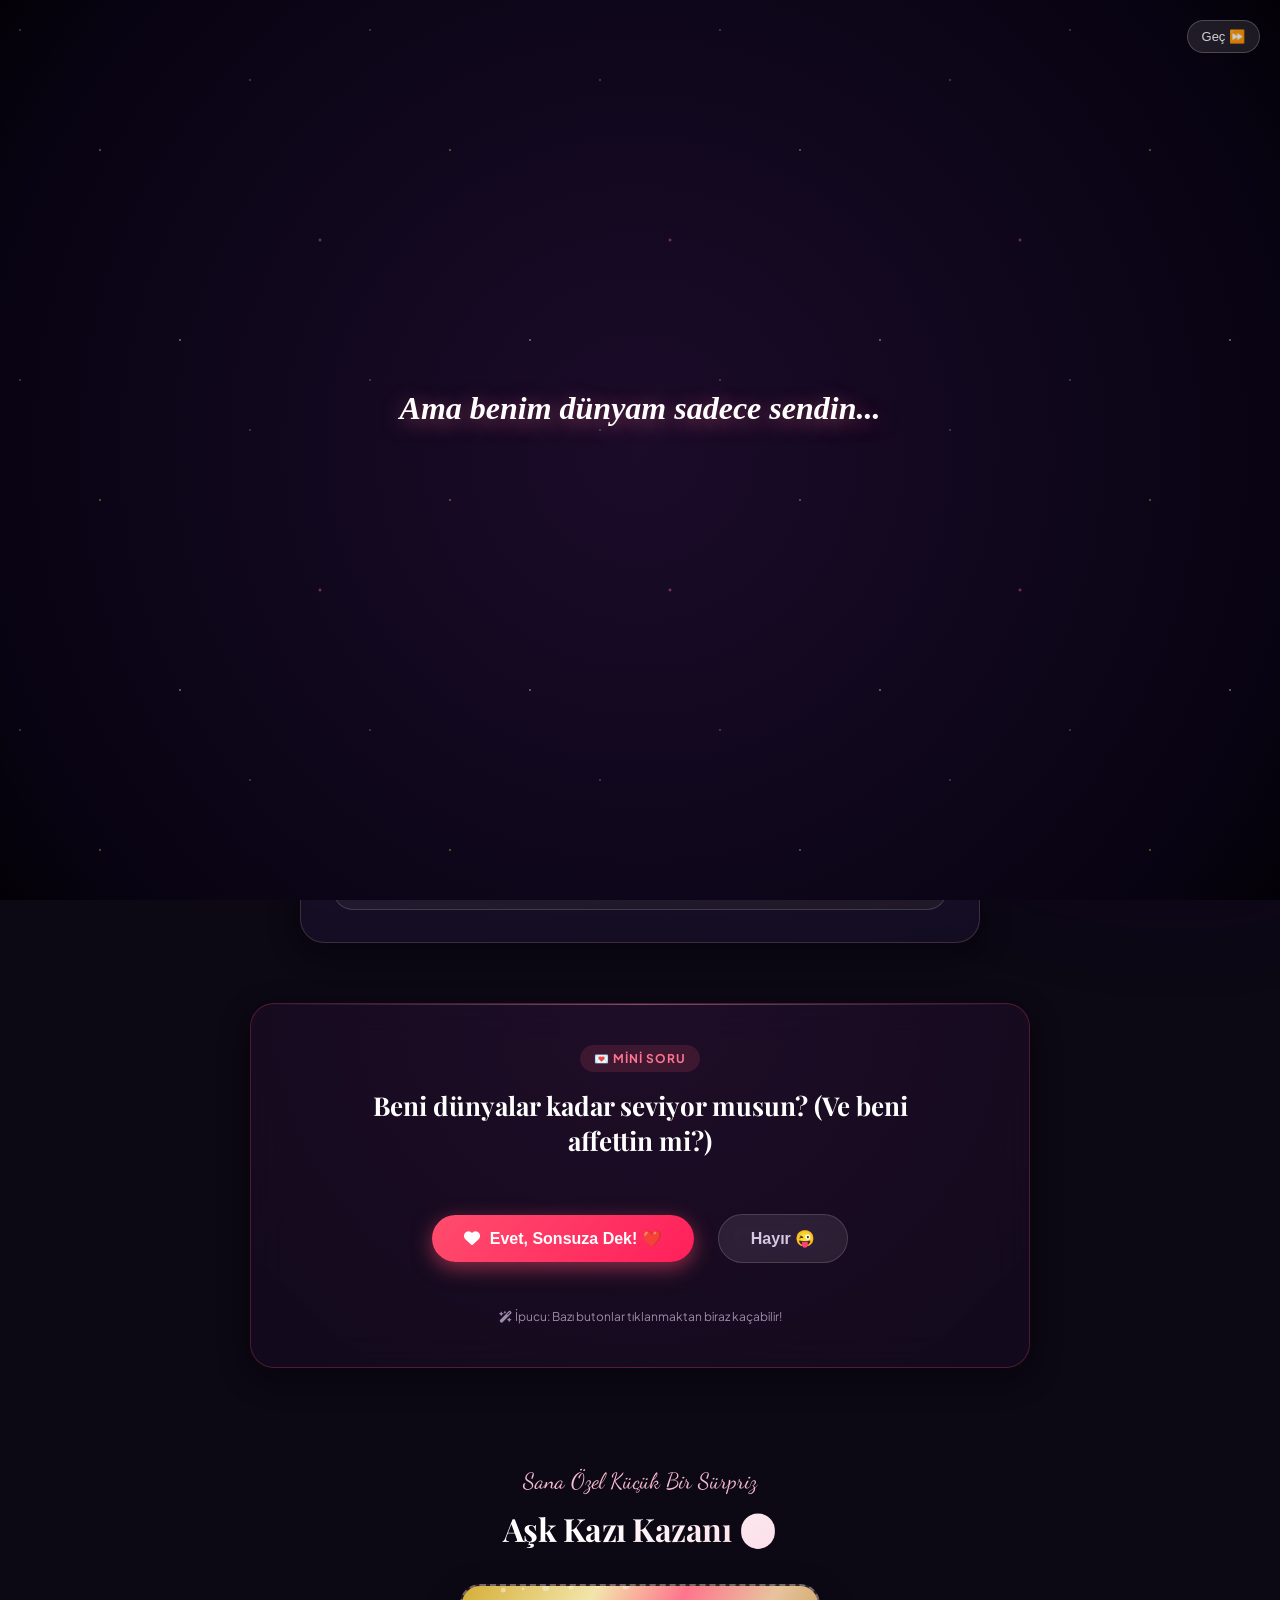
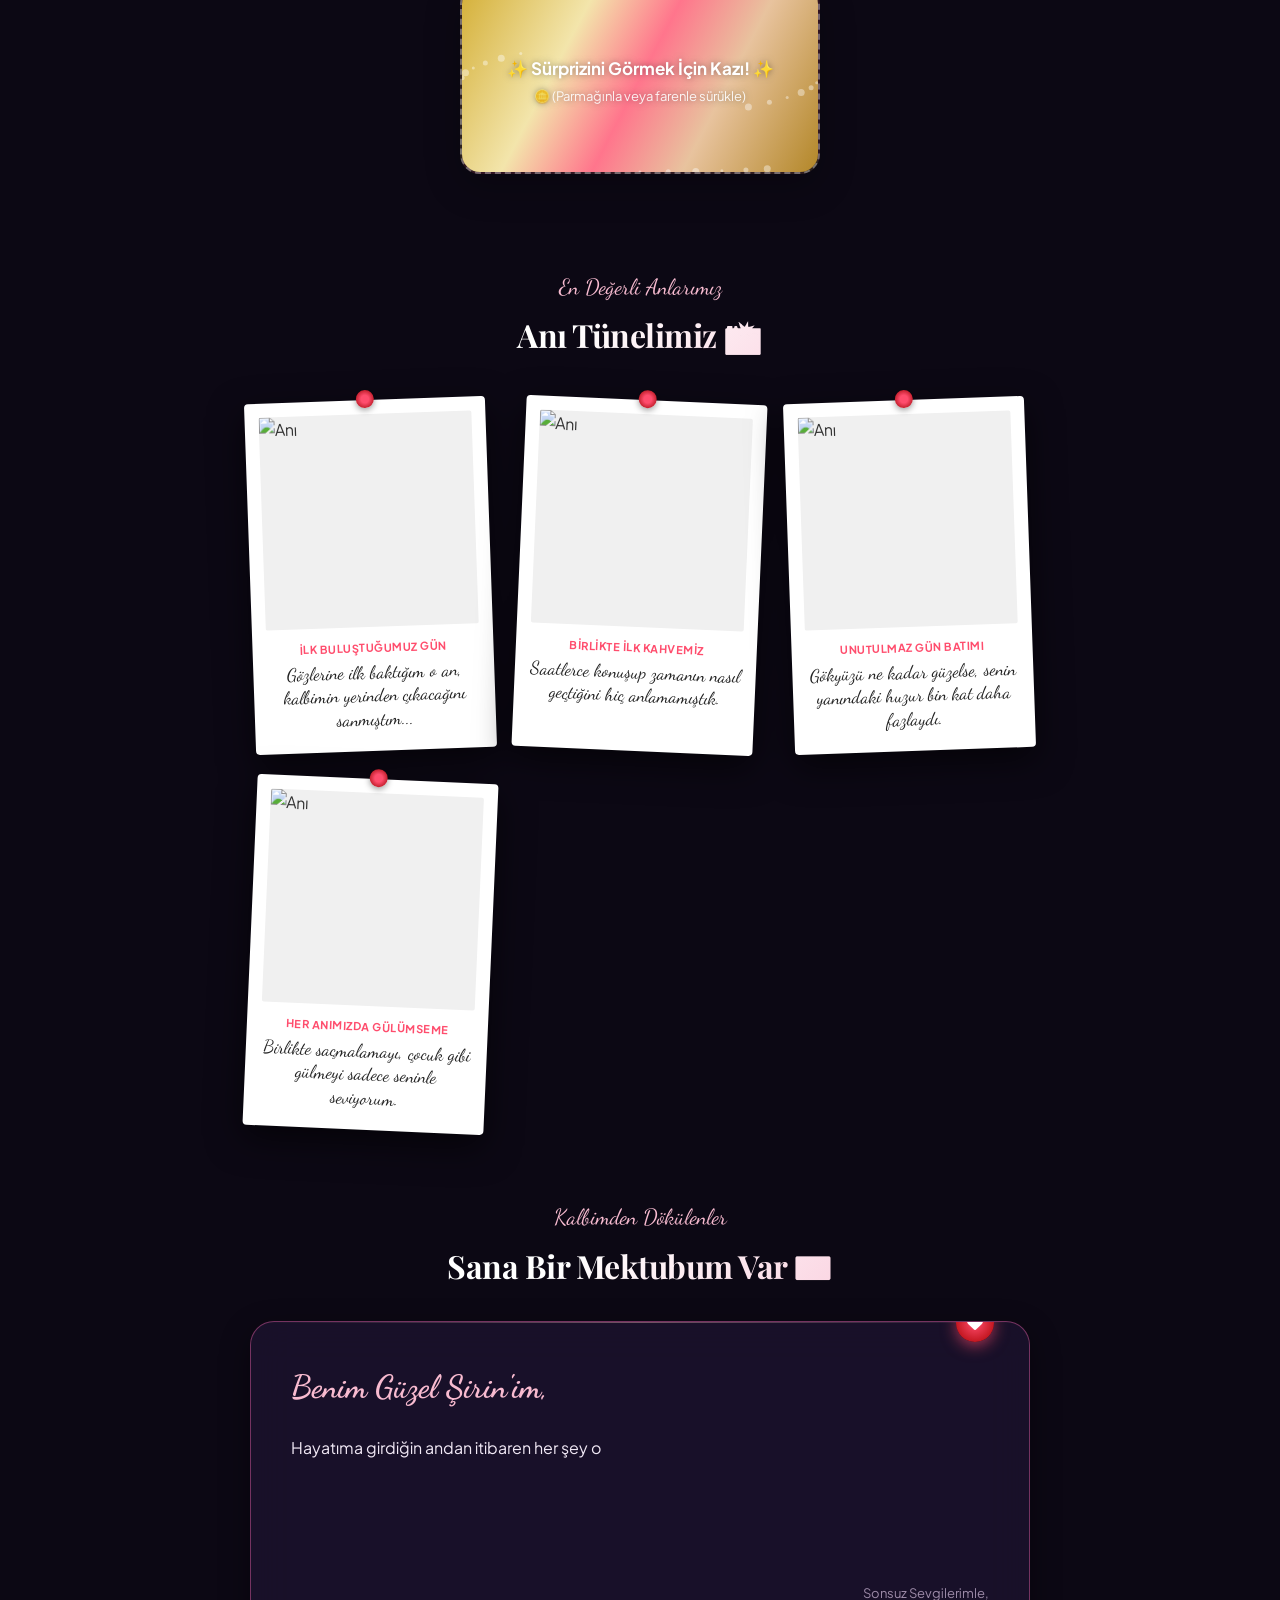
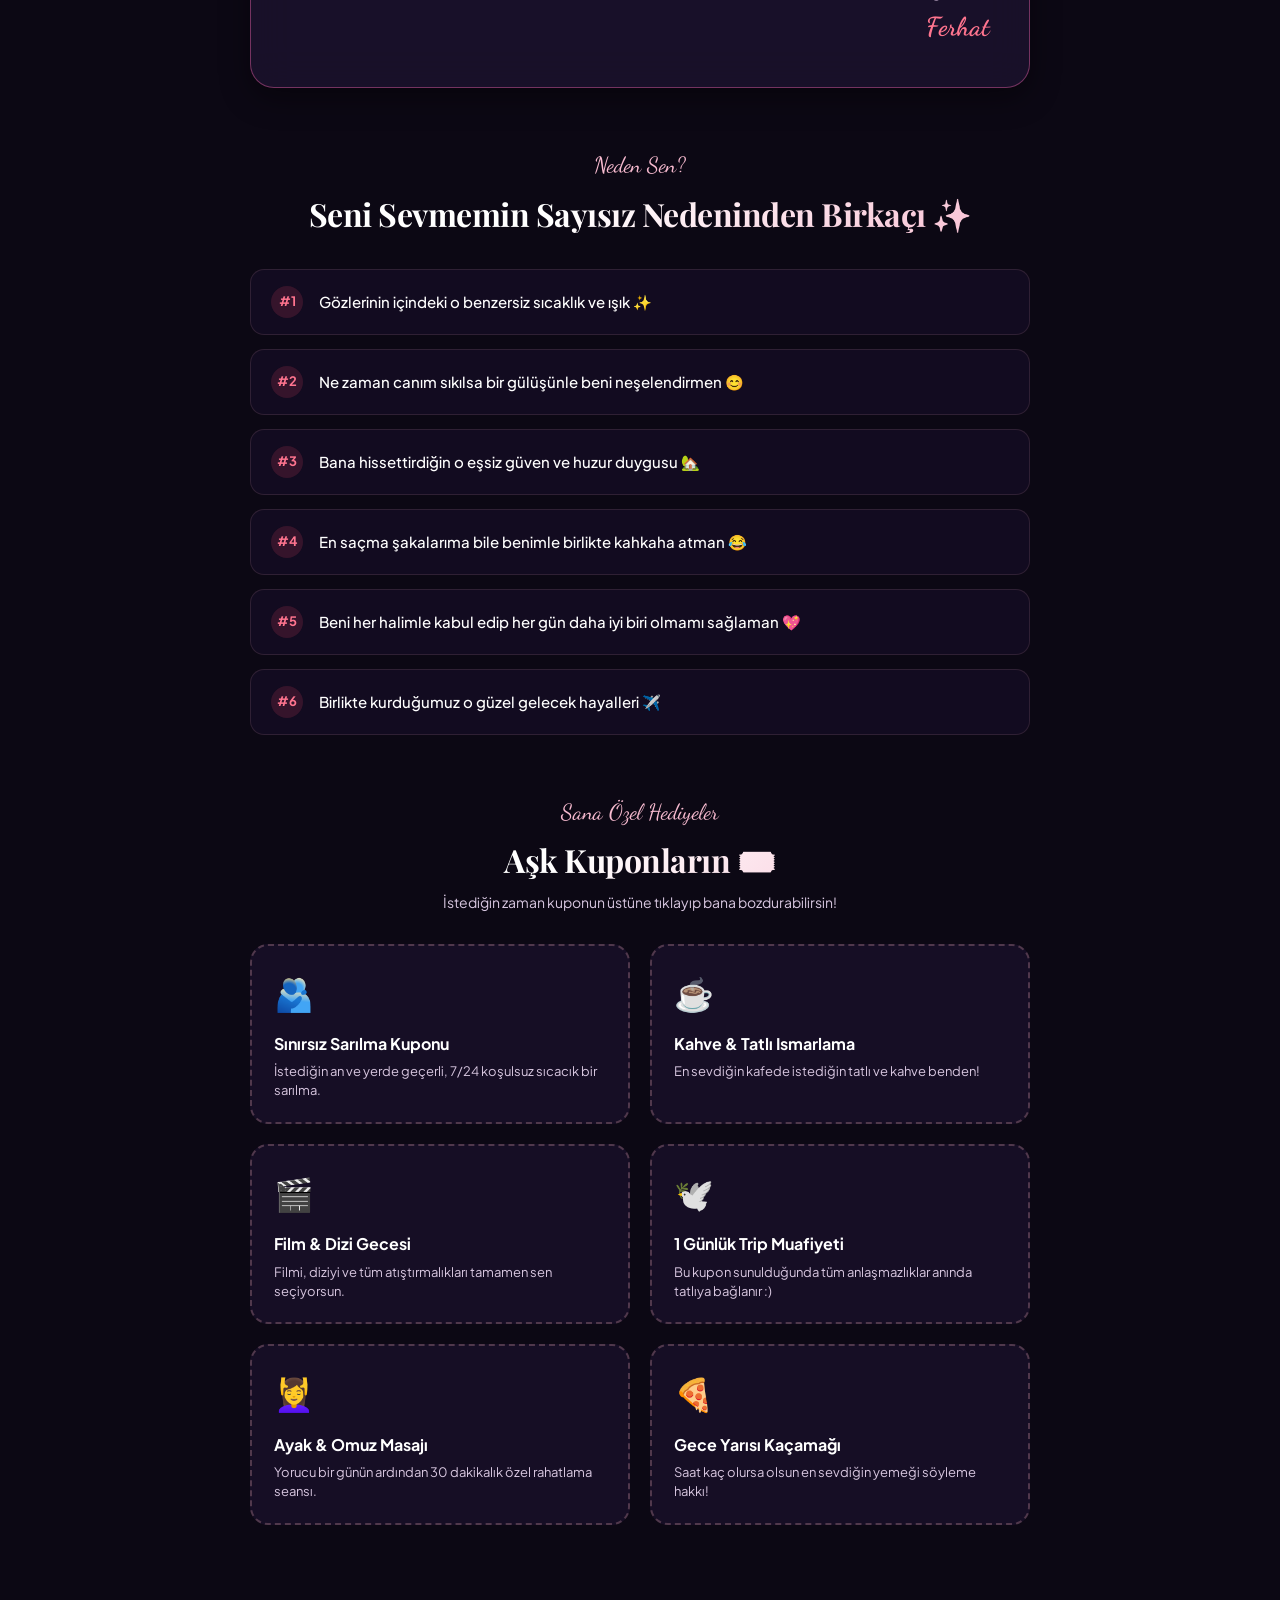
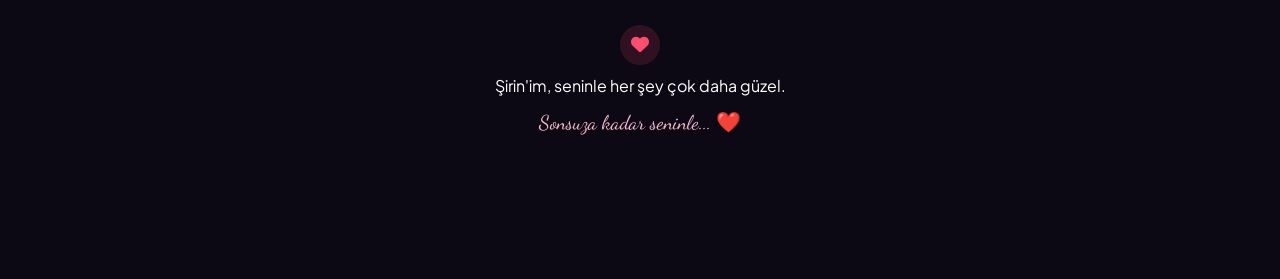
==== commit b35d530f: "Add files via upload" ====
--- a/index.html
+++ b/index.html
@@ -19,6 +19,54 @@
     <link rel="stylesheet" href="style.css?v=7.0">
 </head>
 <body>
+
+    <!-- 🎬 SİNEMATİK FRAGMAN & 🔐 6 HANELİ ŞİFRELİ AŞK KASASI -->
+    <div id="cinematicOverlay" class="cinematic-overlay">
+        <div class="cinematic-stars"></div>
+        <button id="cinematicSkipBtn" class="cinematic-skip-btn" title="Geç">Geç ⏩</button>
+
+        <!-- 1. Aşama: Fragman Metinleri -->
+        <div id="trailerStage" class="trailer-stage active">
+            <div class="trailer-text-wrapper">
+                <p id="trailerSentence1" class="trailer-sentence">Bu dünyada 8 milyar insan var...</p>
+                <p id="trailerSentence2" class="trailer-sentence">Ama benim dünyam sadece sendin...</p>
+            </div>
+            <button id="trailerStartBtn" class="trailer-start-btn">
+                <i class="fa-solid fa-heart pulse-icon"></i>
+                <span>Bizim Hikayemizi Başlat</span>
+            </button>
+        </div>
+
+        <!-- 2. Aşama: 🔐 6 Haneli Şifreli Aşk Kasası -->
+        <div id="vaultStage" class="vault-stage">
+            <div class="vault-box">
+                <div class="vault-lock-icon" id="vaultLockIcon">
+                    <i class="fa-solid fa-lock"></i>
+                </div>
+                <h3 class="vault-title">Her Şeyin Başladığı O Gün...</h3>
+                <p class="vault-subtitle">Bizim miladımız ne zamandı sevgilim? 📅</p>
+                <span class="vault-hint-format">GÜN • AY • YIL (6 Hane)</span>
+
+                <div class="pin-inputs-row" id="pinInputsRow">
+                    <input type="text" maxlength="1" inputmode="numeric" pattern="[0-9]*" class="pin-digit" id="pin0" autocomplete="off">
+                    <input type="text" maxlength="1" inputmode="numeric" pattern="[0-9]*" class="pin-digit" id="pin1" autocomplete="off">
+                    <span class="pin-dot">•</span>
+                    <input type="text" maxlength="1" inputmode="numeric" pattern="[0-9]*" class="pin-digit" id="pin2" autocomplete="off">
+                    <input type="text" maxlength="1" inputmode="numeric" pattern="[0-9]*" class="pin-digit" id="pin3" autocomplete="off">
+                    <span class="pin-dot">•</span>
+                    <input type="text" maxlength="1" inputmode="numeric" pattern="[0-9]*" class="pin-digit" id="pin4" autocomplete="off">
+                    <input type="text" maxlength="1" inputmode="numeric" pattern="[0-9]*" class="pin-digit" id="pin5" autocomplete="off">
+                </div>
+
+                <p id="vaultStatusMsg" class="vault-status-msg"></p>
+
+                <button id="vaultUnlockBtn" class="vault-unlock-btn">
+                    <i class="fa-solid fa-key"></i>
+                    <span>Kilidi Aç</span>
+                </button>
+            </div>
+        </div>
+    </div>
 
     <!-- Arka Plan Uçuşan Kalpler ve Parıltılar -->
     <div id="hearts-container" class="hearts-bg"></div>
@@ -96,6 +144,19 @@
                     </div>
                 </div>
                 <p class="timer-subtext">Ve her saniye sevgim daha da büyüyor... ✨</p>
+
+                <!-- 🌙 O GECE GÖKYÜZÜ / AYIN EVRESİ KARTI -->
+                <div class="moon-phase-card" id="moonPhaseCard">
+                    <span class="moon-card-badge" id="moonBadge">
+                        <i class="fa-solid fa-moon"></i> O Geceki Gökyüzü
+                    </span>
+                    <div class="moon-visual-wrap">
+                        <div class="moon-glow-effect"></div>
+                        <canvas id="moonCanvas" class="moon-canvas-display" width="110" height="110"></canvas>
+                    </div>
+                    <h3 class="moon-phase-title" id="moonPhaseTitle">Dolunay ✨</h3>
+                    <p class="moon-phase-desc" id="moonPhaseDesc">Bizim başladığımız gece gökyüzünde bu ay parlıyordu. Ama senin ışıltın o gece bile gökyüzünden daha parlaktı...</p>
+                </div>
             </div>
 
             <!-- SPOTIFY ÇALAR KARTI (SADECE SPOTIFY LİNKİ VARSA AÇILIR) -->
@@ -417,6 +478,8 @@
     initLoveReasons();
     initCoupons();
     startFloatingHearts();
+    initMoonPhase();
+    initCinematicIntroAndVault();
 }
 
 if (document.readyState === "loading") {
@@ -969,6 +1032,347 @@
     setTimeout(resizeCanvas, 100);
     window.addEventListener("resize", resizeCanvas);
 }
+
+// ==============================================================================
+// 🌙 O GECE GÖKYÜZÜ / AYIN EVRESİ MOTORU
+// ==============================================================================
+function initMoonPhase() {
+    const moonCard = document.getElementById("moonPhaseCard");
+    const moonCanvas = document.getElementById("moonCanvas");
+    const moonBadge = document.getElementById("moonBadge");
+    const moonTitle = document.getElementById("moonPhaseTitle");
+    const moonDesc = document.getElementById("moonPhaseDesc");
+
+    if (!moonCard || !moonCanvas) return;
+
+    let targetDate = new Date(CONFIG.startDate);
+    if (isNaN(targetDate.getTime())) targetDate = new Date("2023-10-14T20:00:00");
+
+    // Conway & Julian Day Ay Fazı Hesabı
+    let year = targetDate.getFullYear();
+    let month = targetDate.getMonth() + 1;
+    let day = targetDate.getDate();
+
+    if (month < 3) {
+        year--;
+        month += 12;
+    }
+    const a = Math.floor(year / 100);
+    const b = 2 - a + Math.floor(a / 4);
+    const jd = Math.floor(365.25 * (year + 4716)) + Math.floor(30.6001 * (month + 1)) + day + b - 1524.5;
+
+    const daysSinceNew = jd - 2451549.5;
+    const synodicMonth = 29.53058867;
+    let phaseProgress = (daysSinceNew % synodicMonth) / synodicMonth;
+    if (phaseProgress < 0) phaseProgress += 1;
+
+    const age = phaseProgress * synodicMonth;
+    const illumination = Math.round(0.5 * (1 - Math.cos(2 * Math.PI * phaseProgress)) * 100);
+
+    let phaseName = "";
+    if (age < 1.84) phaseName = "Yeni Ay";
+    else if (age < 5.53) phaseName = "Hilal (Büyüyen)";
+    else if (age < 9.22) phaseName = "İlk Dördün";
+    else if (age < 12.91) phaseName = "Şişkin Ay (Büyüyen)";
+    else if (age < 16.61) phaseName = "Dolunay";
+    else if (age < 20.30) phaseName = "Şişkin Ay (Küçülen)";
+    else if (age < 23.99) phaseName = "Son Dördün";
+    else if (age < 27.68) phaseName = "Hilal (Küçülen)";
+    else phaseName = "Yeni Ay";
+
+    // Türkçe Tarih Formatı
+    const monthsTr = ["Ocak", "Şubat", "Mart", "Nisan", "Mayıs", "Haziran", "Temmuz", "Ağustos", "Eylül", "Ekim", "Kasım", "Aralık"];
+    const formattedDate = `${targetDate.getDate()} ${monthsTr[targetDate.getMonth()]} ${targetDate.getFullYear()}`;
+
+    if (moonBadge) {
+        moonBadge.innerHTML = `<i class="fa-solid fa-moon"></i> O Geceki Gökyüzü (${formattedDate})`;
+    }
+    if (moonTitle) {
+        moonTitle.textContent = `${phaseName} (%${illumination} Aydınlık) ✨`;
+    }
+    if (moonDesc) {
+        moonDesc.textContent = `Bizim başladığımız o gece gökyüzünde bu ${phaseName.toLowerCase()} parlıyordu. Ama senin ışıltın o gece bile gökyüzünden daha parlaktı... ✨`;
+    }
+
+    // Canvas Üzerine Gerçekçi Ay Çizimi
+    const ctx = moonCanvas.getContext("2d");
+    if (!ctx) return;
+    const w = moonCanvas.width;
+    const h = moonCanvas.height;
+    const cx = w / 2;
+    const cy = h / 2;
+    const r = (w / 2) - 4;
+
+    ctx.clearRect(0, 0, w, h);
+
+    // 1. Ayın Karanlık Küresi
+    ctx.save();
+    ctx.beginPath();
+    ctx.arc(cx, cy, r, 0, Math.PI * 2);
+    ctx.fillStyle = "#140f24";
+    ctx.fill();
+    ctx.clip();
+
+    // 2. Ay Kraterleri (Gerçekçi detaylar)
+    const craters = [
+        { x: cx - 18, y: cy - 15, cr: 10 },
+        { x: cx + 12, y: cy - 20, cr: 7 },
+        { x: cx - 10, y: cy + 18, cr: 12 },
+        { x: cx + 20, y: cy + 12, cr: 8 },
+        { x: cx + 2, y: cy - 2, cr: 14 }
+    ];
+
+    // 3. Aydınlık Dilimi (phaseProgress'e göre)
+    const lightGrad = ctx.createRadialGradient(cx - 10, cy - 10, 5, cx, cy, r);
+    lightGrad.addColorStop(0, "#fffbe6");
+    lightGrad.addColorStop(0.5, "#fae29c");
+    lightGrad.addColorStop(1, "#cfa244");
+
+    ctx.fillStyle = lightGrad;
+
+    if (illumination > 0) {
+        ctx.save();
+        ctx.beginPath();
+        if (phaseProgress <= 0.5) {
+            const k = (phaseProgress / 0.5) * 2 - 1;
+            ctx.arc(cx, cy, r, -Math.PI / 2, Math.PI / 2, false);
+            ctx.ellipse(cx, cy, Math.abs(k) * r, r, 0, Math.PI / 2, -Math.PI / 2, k < 0);
+        } else {
+            const k = ((phaseProgress - 0.5) / 0.5) * 2 - 1;
+            ctx.arc(cx, cy, r, Math.PI / 2, -Math.PI / 2, false);
+            ctx.ellipse(cx, cy, Math.abs(k) * r, r, 0, -Math.PI / 2, Math.PI / 2, k < 0);
+        }
+        ctx.closePath();
+        ctx.fill();
+        ctx.restore();
+    }
+
+    // Kraterleri aydınlık/karanlığın üstüne çiz
+    ctx.fillStyle = "rgba(40, 25, 60, 0.15)";
+    craters.forEach(c => {
+        ctx.beginPath();
+        ctx.arc(c.x, c.y, c.cr, 0, Math.PI * 2);
+        ctx.fill();
+    });
+
+    ctx.restore();
+
+    // Dış Halka İnce Işıltı
+    ctx.beginPath();
+    ctx.arc(cx, cy, r, 0, Math.PI * 2);
+    ctx.strokeStyle = "rgba(255, 235, 179, 0.4)";
+    ctx.lineWidth = 1.5;
+    ctx.stroke();
+}
+
+// ==============================================================================
+// 🎬 SİNEMATİK FRAGMAN & 🔐 6 HANELİ ŞİFRELİ AŞK KASASI MOTORU
+// ==============================================================================
+function initCinematicIntroAndVault() {
+    const overlay = document.getElementById("cinematicOverlay");
+    const trailerStage = document.getElementById("trailerStage");
+    const vaultStage = document.getElementById("vaultStage");
+    const s1 = document.getElementById("trailerSentence1");
+    const s2 = document.getElementById("trailerSentence2");
+    const startBtn = document.getElementById("trailerStartBtn");
+    const skipBtn = document.getElementById("cinematicSkipBtn");
+
+    const vaultBox = document.querySelector(".vault-box");
+    const vaultLockIcon = document.getElementById("vaultLockIcon");
+    const vaultStatusMsg = document.getElementById("vaultStatusMsg");
+    const unlockBtn = document.getElementById("vaultUnlockBtn");
+    const pinInputs = [
+        document.getElementById("pin0"),
+        document.getElementById("pin1"),
+        document.getElementById("pin2"),
+        document.getElementById("pin3"),
+        document.getElementById("pin4"),
+        document.getElementById("pin5")
+    ];
+
+    if (!overlay || !trailerStage || !vaultStage) return;
+
+    // 1. Hedef 6 Haneli Şifreyi startDate'den Çıkar (GG AA YY)
+    let d = new Date(CONFIG.startDate);
+    if (isNaN(d.getTime())) d = new Date("2023-10-14T20:00:00");
+    const targetDay = String(d.getDate()).padStart(2, "0");
+    const targetMonth = String(d.getMonth() + 1).padStart(2, "0");
+    const targetYear = String(d.getFullYear()).slice(-2);
+    const targetPin = `${targetDay}${targetMonth}${targetYear}`; // Örn: "141023"
+
+    let isUnlocked = false;
+
+    // Kilidi Açma Fonksiyonu
+    function unlockEverything() {
+        if (isUnlocked) return;
+        isUnlocked = true;
+
+        if (vaultLockIcon) {
+            vaultLockIcon.classList.add("unlocked");
+            vaultLockIcon.innerHTML = '<i class="fa-solid fa-lock-open"></i>';
+        }
+        if (vaultStatusMsg) {
+            vaultStatusMsg.className = "vault-status-msg success";
+            vaultStatusMsg.textContent = "🎉 Doğru! Hikayemiz Başlıyor...";
+        }
+
+        if (typeof confetti === "function") {
+            confetti({
+                particleCount: 120,
+                spread: 90,
+                origin: { y: 0.55 }
+            });
+        }
+        if (navigator.vibrate) navigator.vibrate([100, 60, 150]);
+
+        // Müziği Başlat
+        const bgAudio = document.getElementById("bgAudio");
+        const playIcon = document.getElementById("playIcon");
+        const vinyl = document.getElementById("vinylRecord");
+        if (bgAudio) {
+            bgAudio.play().then(() => {
+                if (playIcon) playIcon.className = "fa-solid fa-pause";
+                if (vinyl) vinyl.classList.add("spinning");
+            }).catch(() => {});
+        }
+
+        setTimeout(() => {
+            overlay.classList.add("unlocked");
+            setTimeout(() => {
+                overlay.style.display = "none";
+            }, 1000);
+        }, 1100);
+    }
+
+    // 2. Aşama: Kasaya Geçiş
+    function showVaultStage() {
+        trailerStage.classList.remove("active");
+        vaultStage.classList.add("active");
+        setTimeout(() => {
+            if (pinInputs[0]) pinInputs[0].focus();
+        }, 300);
+
+        // Arka planda müziği kullanıcı tıklamasıyla çöz
+        const bgAudio = document.getElementById("bgAudio");
+        if (bgAudio && bgAudio.paused) {
+            bgAudio.play().then(() => {
+                const playIcon = document.getElementById("playIcon");
+                const vinyl = document.getElementById("vinylRecord");
+                if (playIcon) playIcon.className = "fa-solid fa-pause";
+                if (vinyl) vinyl.classList.add("spinning");
+            }).catch(() => {});
+        }
+    }
+
+    // Fragman Zamanlaması
+    setTimeout(() => { if (s1) s1.classList.add("show"); }, 300);
+    setTimeout(() => {
+        if (s1) {
+            s1.classList.remove("show");
+            s1.classList.add("fade-out");
+        }
+    }, 2800);
+
+    setTimeout(() => { if (s2) s2.classList.add("show"); }, 3400);
+    setTimeout(() => {
+        if (s2) {
+            s2.classList.remove("show");
+            s2.classList.add("fade-out");
+        }
+    }, 5800);
+
+    setTimeout(() => {
+        if (startBtn) startBtn.classList.add("show");
+    }, 6200);
+
+    if (startBtn) {
+        startBtn.addEventListener("click", showVaultStage);
+    }
+
+    if (skipBtn) {
+        skipBtn.addEventListener("click", () => {
+            if (vaultStage.classList.contains("active")) {
+                unlockEverything();
+            } else {
+                showVaultStage();
+            }
+        });
+    }
+
+    // 3. PIN Kutuları Giriş & Otomatik Atlama Mekanizması
+    function getEnteredPin() {
+        return pinInputs.map(input => (input ? input.value : "")).join("");
+    }
+
+    function checkCurrentPin() {
+        const entered = getEnteredPin();
+        if (entered.length < 6) return;
+
+        if (entered === targetPin) {
+            unlockEverything();
+        } else {
+            if (vaultBox) vaultBox.classList.add("shake");
+            if (vaultStatusMsg) {
+                vaultStatusMsg.className = "vault-status-msg";
+                vaultStatusMsg.textContent = "Hımm, unutmadın değil mi sevgilim? 👀";
+            }
+            if (navigator.vibrate) navigator.vibrate([120, 80, 120]);
+
+            setTimeout(() => {
+                if (vaultBox) vaultBox.classList.remove("shake");
+                pinInputs.forEach(inp => { if (inp) inp.value = ""; });
+                if (pinInputs[0]) pinInputs[0].focus();
+            }, 900);
+        }
+    }
+
+    pinInputs.forEach((input, index) => {
+        if (!input) return;
+
+        input.addEventListener("input", (e) => {
+            const val = e.target.value.replace(/\D/g, "");
+            e.target.value = val ? val.slice(-1) : "";
+
+            if (val && index < 5) {
+                pinInputs[index + 1].focus();
+            }
+
+            if (getEnteredPin().length === 6) {
+                checkCurrentPin();
+            }
+        });
+
+        input.addEventListener("keydown", (e) => {
+            if (e.key === "Backspace") {
+                if (!input.value && index > 0) {
+                    pinInputs[index - 1].focus();
+                }
+            } else if (e.key === "Enter") {
+                checkCurrentPin();
+            }
+        });
+
+        // Yapıştırma (Paste) Desteği
+        input.addEventListener("paste", (e) => {
+            e.preventDefault();
+            const pasteData = (e.clipboardData || window.clipboardData).getData("text").replace(/\D/g, "");
+            if (!pasteData) return;
+            for (let i = 0; i < 6; i++) {
+                if (pasteData[i] && pinInputs[i]) {
+                    pinInputs[i].value = pasteData[i];
+                }
+            }
+            if (pinInputs[5]) pinInputs[5].focus();
+            if (getEnteredPin().length === 6) {
+                checkCurrentPin();
+            }
+        });
+    });
+
+    if (unlockBtn) {
+        unlockBtn.addEventListener("click", checkCurrentPin);
+    }
+}
     </script>
 </body>
 </html>
--- a/style.css
+++ b/style.css
@@ -1191,3 +1191,393 @@
     cursor: grab;
     touch-action: none;
 }
+
+/* ==============================================================================
+   🎬 SİNEMATİK FRAGMAN & 🔐 6 HANELİ ŞİFRELİ AŞK KASASI
+   ============================================================================== */
+.cinematic-overlay {
+    position: fixed;
+    top: 0;
+    left: 0;
+    width: 100%;
+    height: 100%;
+    background: radial-gradient(circle at center, #1b0c2a 0%, #080312 85%, #030107 100%);
+    z-index: 999999;
+    display: flex;
+    align-items: center;
+    justify-content: center;
+    overflow: hidden;
+    transition: opacity 1s cubic-bezier(0.4, 0, 0.2, 1), transform 1s cubic-bezier(0.4, 0, 0.2, 1);
+    will-change: opacity, transform;
+}
+
+.cinematic-overlay.unlocked {
+    opacity: 0;
+    transform: scale(1.08);
+    pointer-events: none;
+}
+
+.cinematic-stars {
+    position: absolute;
+    inset: 0;
+    background-image: 
+        radial-gradient(1px 1px at 20px 30px, #ffffff, rgba(0,0,0,0)),
+        radial-gradient(1.5px 1.5px at 100px 150px, #ffd166, rgba(0,0,0,0)),
+        radial-gradient(1px 1px at 250px 80px, #ffffff, rgba(0,0,0,0)),
+        radial-gradient(2px 2px at 320px 240px, #ff758f, rgba(0,0,0,0)),
+        radial-gradient(1.5px 1.5px at 180px 340px, #ffffff, rgba(0,0,0,0));
+    background-repeat: repeat;
+    background-size: 350px 350px;
+    opacity: 0.6;
+    animation: starsTwinkle 8s infinite ease-in-out alternate;
+    pointer-events: none;
+}
+
+@keyframes starsTwinkle {
+    0% { opacity: 0.35; transform: scale(1); }
+    100% { opacity: 0.75; transform: scale(1.03); }
+}
+
+.cinematic-skip-btn {
+    position: absolute;
+    top: 20px;
+    right: 20px;
+    background: rgba(255, 255, 255, 0.1);
+    backdrop-filter: blur(8px);
+    border: 1px solid rgba(255, 255, 255, 0.2);
+    color: rgba(255, 255, 255, 0.8);
+    font-size: 13px;
+    padding: 8px 14px;
+    border-radius: 20px;
+    cursor: pointer;
+    z-index: 10;
+    transition: all 0.3s ease;
+}
+.cinematic-skip-btn:hover {
+    background: rgba(255, 255, 255, 0.2);
+    color: #fff;
+    transform: scale(1.05);
+}
+
+/* 1. Aşama: Fragman */
+.trailer-stage {
+    display: none;
+    flex-direction: column;
+    align-items: center;
+    justify-content: center;
+    text-align: center;
+    padding: 30px;
+    max-width: 600px;
+    width: 90%;
+    z-index: 5;
+}
+.trailer-stage.active {
+    display: flex;
+}
+
+.trailer-text-wrapper {
+    min-height: 120px;
+    display: flex;
+    align-items: center;
+    justify-content: center;
+    position: relative;
+    margin-bottom: 30px;
+    width: 100%;
+}
+
+.trailer-sentence {
+    position: absolute;
+    font-family: 'Playfair Display', serif;
+    font-size: clamp(22px, 5vw, 32px);
+    font-weight: 600;
+    font-style: italic;
+    color: #ffffff;
+    text-shadow: 0 4px 20px rgba(255, 117, 143, 0.5);
+    opacity: 0;
+    transform: translateY(15px);
+    transition: opacity 1.2s ease, transform 1.2s cubic-bezier(0.25, 1, 0.5, 1);
+    pointer-events: none;
+    width: 100%;
+}
+
+.trailer-sentence.show {
+    opacity: 1;
+    transform: translateY(0);
+}
+
+.trailer-sentence.fade-out {
+    opacity: 0;
+    transform: translateY(-15px);
+}
+
+.trailer-start-btn {
+    opacity: 0;
+    transform: scale(0.9);
+    pointer-events: none;
+    transition: all 0.6s cubic-bezier(0.34, 1.56, 0.64, 1);
+    background: linear-gradient(135deg, #ff4d6d, #c9184a);
+    color: #ffffff;
+    border: none;
+    border-radius: 50px;
+    padding: 16px 36px;
+    font-size: 17px;
+    font-weight: 700;
+    cursor: pointer;
+    display: inline-flex;
+    align-items: center;
+    gap: 12px;
+    box-shadow: 0 10px 30px rgba(255, 77, 109, 0.5), 0 0 20px rgba(255, 77, 109, 0.3);
+}
+
+.trailer-start-btn.show {
+    opacity: 1;
+    transform: scale(1);
+    pointer-events: auto;
+}
+
+.trailer-start-btn:hover {
+    transform: scale(1.06);
+    box-shadow: 0 14px 40px rgba(255, 77, 109, 0.7);
+}
+
+.pulse-icon {
+    animation: heartPulse 1.2s infinite ease-in-out;
+}
+
+/* 2. Aşama: 🔐 Şifreli Aşk Kasası */
+.vault-stage {
+    display: none;
+    flex-direction: column;
+    align-items: center;
+    justify-content: center;
+    text-align: center;
+    padding: 20px;
+    max-width: 440px;
+    width: 92%;
+    z-index: 5;
+    animation: vaultFadeIn 0.8s cubic-bezier(0.16, 1, 0.3, 1) forwards;
+}
+.vault-stage.active {
+    display: flex;
+}
+
+@keyframes vaultFadeIn {
+    from { opacity: 0; transform: scale(0.9) translateY(20px); }
+    to { opacity: 1; transform: scale(1) translateY(0); }
+}
+
+.vault-box {
+    width: 100%;
+    padding: 34px 24px;
+    border-radius: 28px;
+    background: rgba(26, 13, 38, 0.8);
+    border: 1px solid rgba(255, 209, 102, 0.35);
+    box-shadow: 0 20px 60px rgba(0, 0, 0, 0.6), 0 0 30px rgba(255, 209, 102, 0.15);
+    backdrop-filter: blur(20px);
+    position: relative;
+}
+
+.vault-box.shake {
+    animation: shakeBox 0.5s cubic-bezier(0.36, 0.07, 0.19, 0.97) both;
+}
+
+@keyframes shakeBox {
+    10%, 90% { transform: translate3d(-3px, 0, 0); }
+    20%, 80% { transform: translate3d(5px, 0, 0); }
+    30%, 50%, 70% { transform: translate3d(-6px, 0, 0); }
+    40%, 60% { transform: translate3d(6px, 0, 0); }
+}
+
+.vault-lock-icon {
+    width: 72px;
+    height: 72px;
+    margin: 0 auto 18px;
+    background: linear-gradient(135deg, #ffd166, #b38728);
+    border-radius: 50%;
+    display: flex;
+    align-items: center;
+    justify-content: center;
+    font-size: 32px;
+    color: #10091d;
+    box-shadow: 0 10px 25px rgba(255, 209, 102, 0.4);
+    transition: transform 0.5s ease, background 0.5s ease;
+}
+
+.vault-lock-icon.unlocked {
+    background: linear-gradient(135deg, #06d6a0, #048a66);
+    transform: scale(1.15) rotate(10deg);
+    color: #ffffff;
+}
+
+.vault-title {
+    font-family: 'Playfair Display', serif;
+    font-size: 22px;
+    color: #ffffff;
+    margin-bottom: 6px;
+}
+
+.vault-subtitle {
+    font-size: 14px;
+    color: rgba(255, 255, 255, 0.8);
+    margin-bottom: 12px;
+}
+
+.vault-hint-format {
+    display: inline-block;
+    font-size: 12px;
+    color: #ffd166;
+    background: rgba(255, 209, 102, 0.12);
+    padding: 4px 14px;
+    border-radius: 12px;
+    margin-bottom: 22px;
+    letter-spacing: 1px;
+    font-weight: 600;
+}
+
+.pin-inputs-row {
+    display: flex;
+    align-items: center;
+    justify-content: center;
+    gap: 6px;
+    margin-bottom: 18px;
+}
+
+.pin-digit {
+    width: 44px;
+    height: 54px;
+    background: rgba(255, 255, 255, 0.08);
+    border: 1.5px solid rgba(255, 255, 255, 0.25);
+    border-radius: 12px;
+    color: #ffd166;
+    font-size: 24px;
+    font-weight: 800;
+    text-align: center;
+    outline: none;
+    transition: all 0.25s ease;
+    font-family: 'Plus Jakarta Sans', sans-serif;
+}
+
+.pin-digit:focus {
+    border-color: #ffd166;
+    background: rgba(255, 209, 102, 0.15);
+    box-shadow: 0 0 15px rgba(255, 209, 102, 0.4);
+    transform: translateY(-2px);
+}
+
+.pin-dot {
+    color: rgba(255, 255, 255, 0.4);
+    font-size: 18px;
+    margin: 0 2px;
+}
+
+.vault-status-msg {
+    min-height: 22px;
+    font-size: 13px;
+    color: #ff4d6d;
+    margin-bottom: 16px;
+    font-weight: 600;
+    transition: all 0.3s ease;
+}
+
+.vault-status-msg.success {
+    color: #06d6a0;
+}
+
+.vault-unlock-btn {
+    width: 100%;
+    padding: 14px;
+    background: linear-gradient(135deg, #ffd166, #e5a93b);
+    color: #10091d;
+    border: none;
+    border-radius: 14px;
+    font-size: 16px;
+    font-weight: 800;
+    cursor: pointer;
+    display: flex;
+    align-items: center;
+    justify-content: center;
+    gap: 10px;
+    box-shadow: 0 8px 24px rgba(255, 209, 102, 0.35);
+    transition: all 0.3s ease;
+}
+
+.vault-unlock-btn:hover {
+    transform: translateY(-2px);
+    box-shadow: 0 12px 30px rgba(255, 209, 102, 0.5);
+}
+
+/* ==============================================================================
+   🌙 O GECE GÖKYÜZÜ / AYIN EVRESİ KARTI
+   ============================================================================== */
+.moon-phase-card {
+    margin-top: 24px;
+    padding: 24px 20px;
+    border-radius: 20px;
+    background: linear-gradient(135deg, rgba(255, 255, 255, 0.05) 0%, rgba(255, 209, 102, 0.05) 100%);
+    border: 1px solid rgba(255, 255, 255, 0.15);
+    display: flex;
+    flex-direction: column;
+    align-items: center;
+    text-align: center;
+    position: relative;
+    overflow: hidden;
+}
+
+.moon-visual-wrap {
+    position: relative;
+    width: 110px;
+    height: 110px;
+    margin: 12px auto 16px;
+}
+
+.moon-glow-effect {
+    position: absolute;
+    inset: -12px;
+    border-radius: 50%;
+    background: radial-gradient(circle, rgba(255, 235, 179, 0.35) 0%, rgba(255, 209, 102, 0) 70%);
+    filter: blur(8px);
+    animation: moonGlowPulse 4s infinite alternate ease-in-out;
+}
+
+@keyframes moonGlowPulse {
+    0% { transform: scale(0.95); opacity: 0.6; }
+    100% { transform: scale(1.1); opacity: 1; }
+}
+
+.moon-canvas-display {
+    width: 110px;
+    height: 110px;
+    border-radius: 50%;
+    position: relative;
+    z-index: 2;
+    box-shadow: 0 0 25px rgba(255, 235, 179, 0.3);
+}
+
+.moon-card-badge {
+    display: inline-flex;
+    align-items: center;
+    gap: 6px;
+    font-size: 12px;
+    color: #ffd166;
+    background: rgba(255, 209, 102, 0.12);
+    padding: 5px 14px;
+    border-radius: 20px;
+    font-weight: 700;
+    margin-bottom: 8px;
+}
+
+.moon-phase-title {
+    font-family: 'Playfair Display', serif;
+    font-size: 20px;
+    color: #ffffff;
+    margin-bottom: 6px;
+}
+
+.moon-phase-desc {
+    font-size: 13px;
+    color: var(--text-dim);
+    line-height: 1.5;
+    max-width: 480px;
+    margin: 0 auto;
+    font-style: italic;
+}
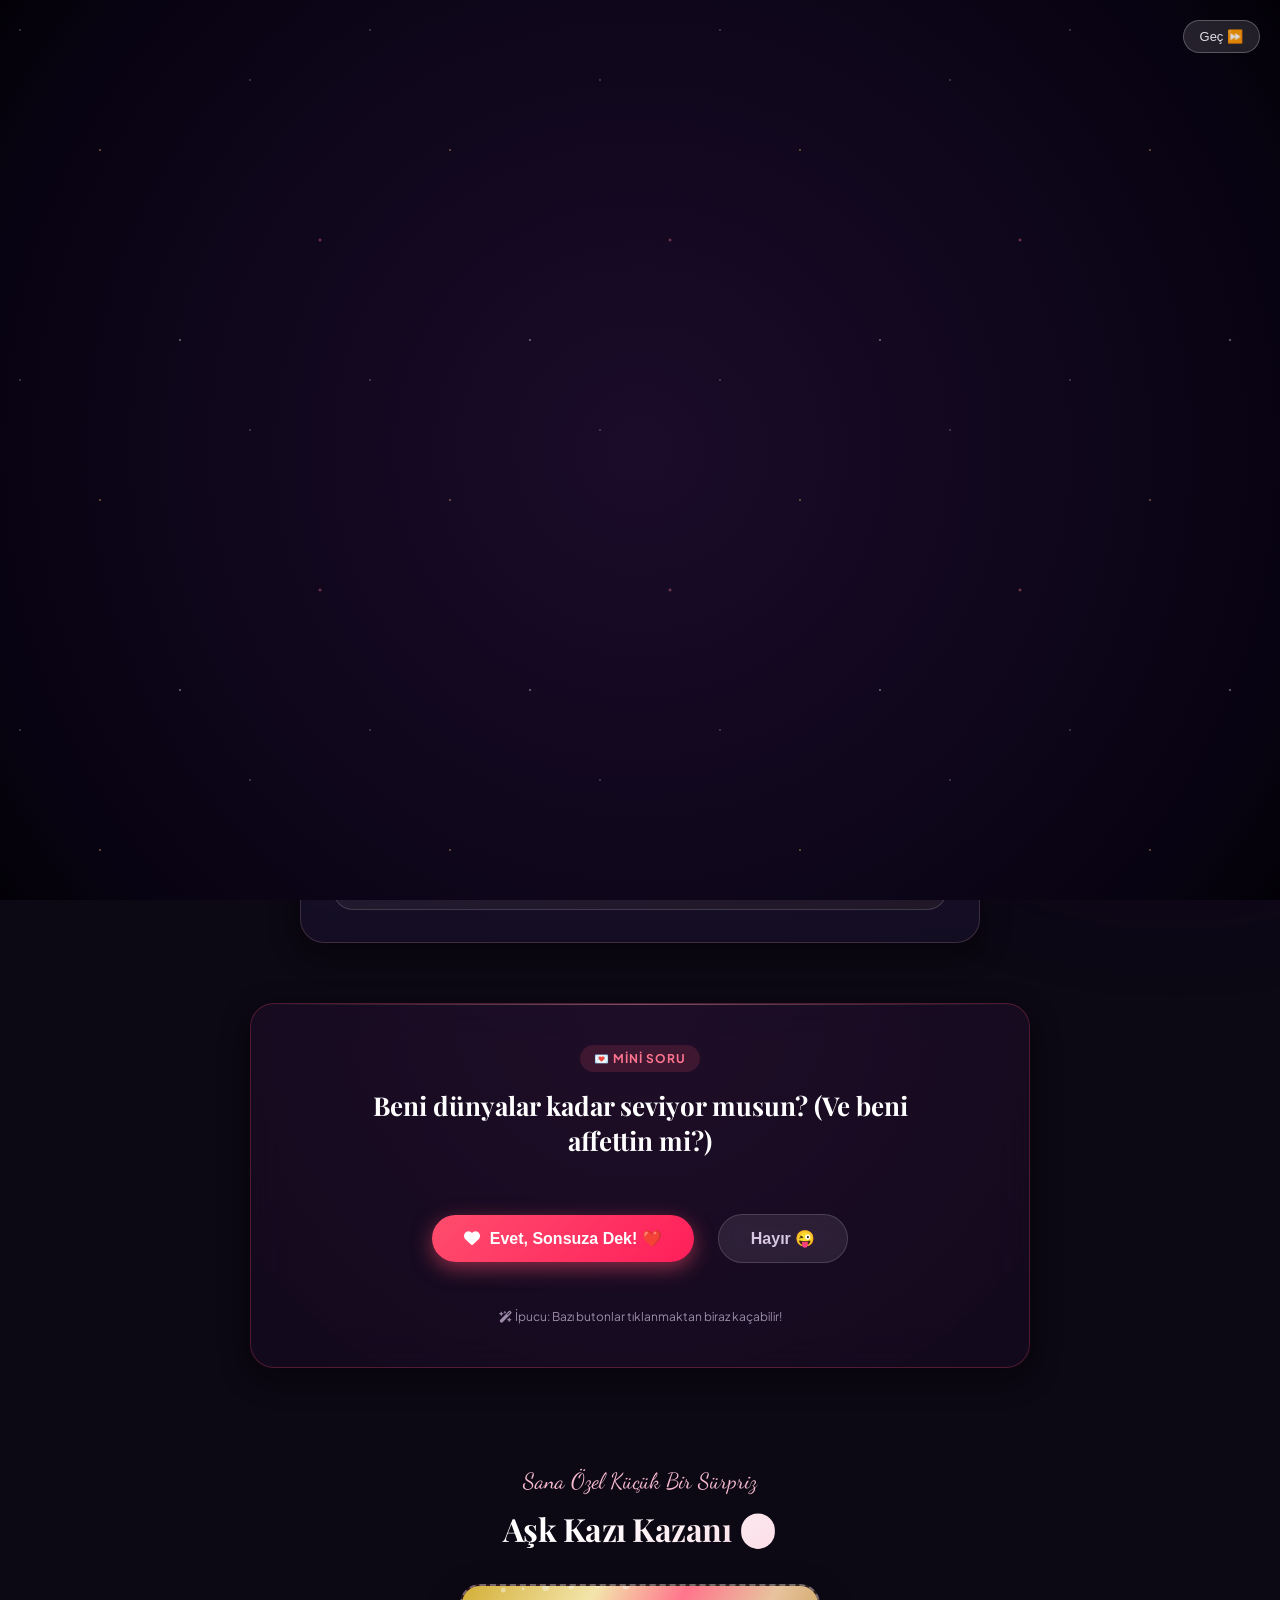
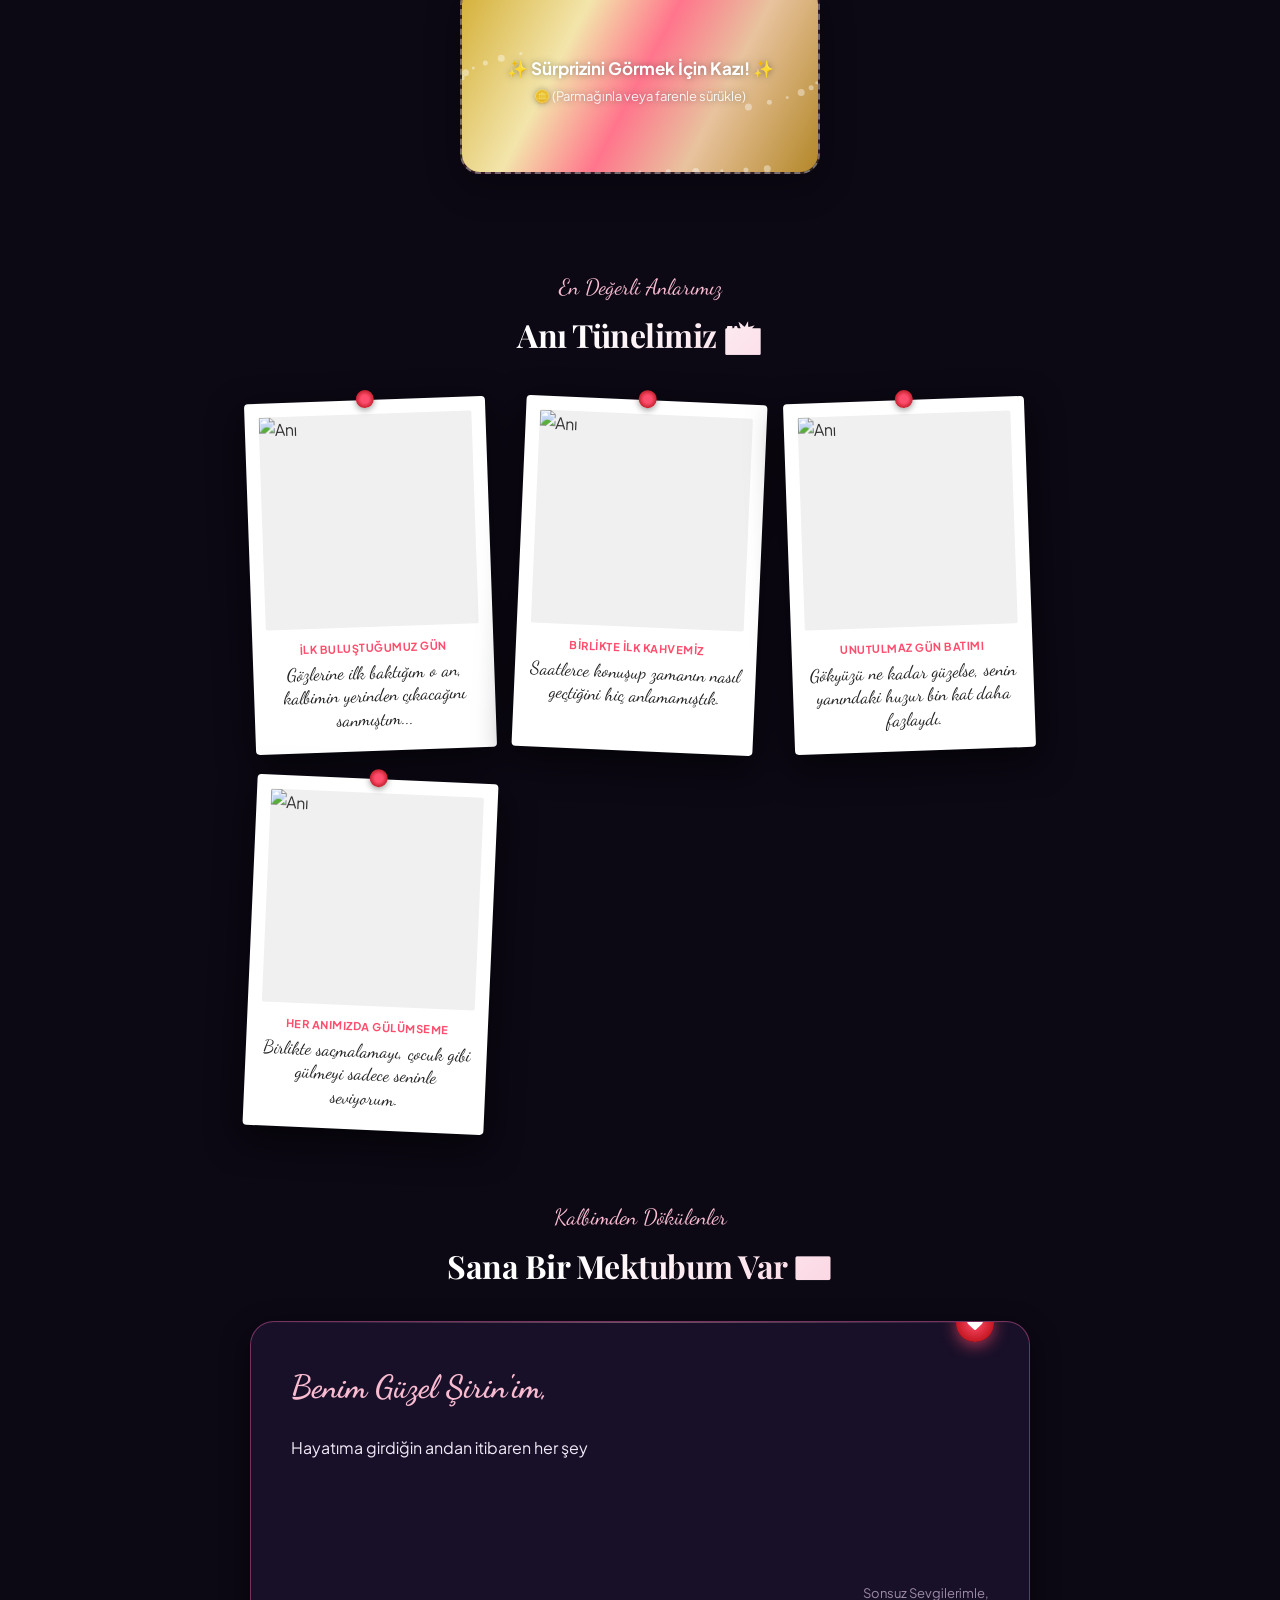
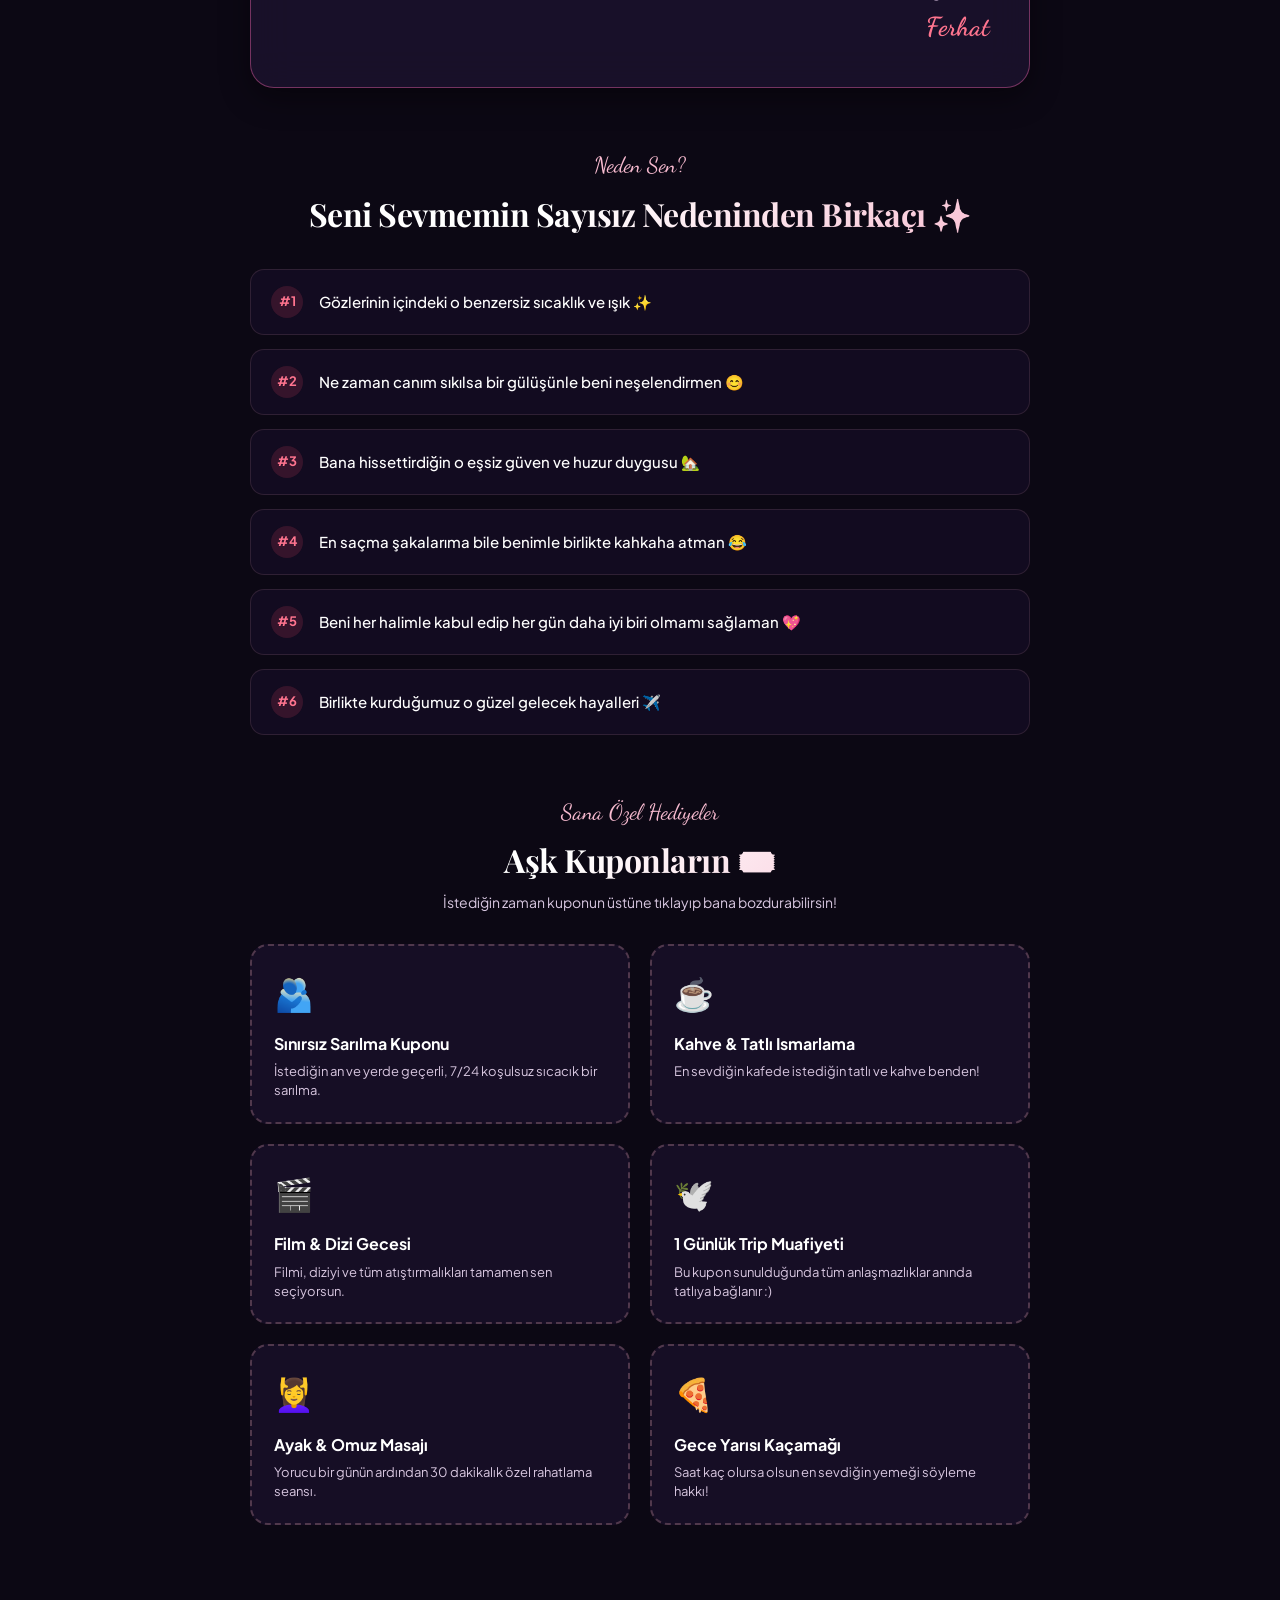
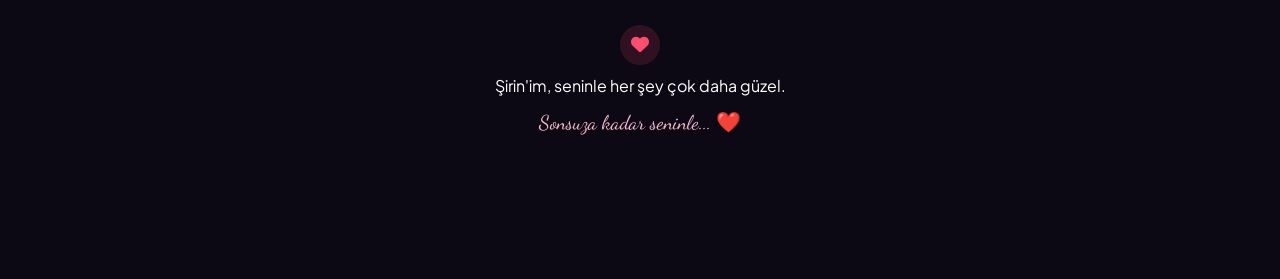
==== commit 72208e72: "Add files via upload" ====
--- a/index.html
+++ b/index.html
@@ -16,7 +16,392 @@
     <link rel="stylesheet" href="https://cdnjs.cloudflare.com/ajax/libs/font-awesome/6.4.0/css/all.min.css">
     <!-- Canvas Confetti -->
     <script src="https://cdn.jsdelivr.net/npm/canvas-confetti@1.6.0/dist/confetti.browser.min.js"></script>
-    <link rel="stylesheet" href="style.css?v=7.0">
+    <link rel="stylesheet" href="style.css?v=9.0">
+    <style>
+        /* 🎬 SİNEMATİK FRAGMAN & 🔐 6 HANELİ ŞİFRELİ AŞK KASASI (Dahili ve Sıfır Önbellek Garantili) */
+        .cinematic-overlay {
+            position: fixed !important;
+            top: 0 !important;
+            left: 0 !important;
+            width: 100vw !important;
+            height: 100vh !important;
+            background: radial-gradient(circle at center, #1b0c2a 0%, #080312 85%, #030107 100%) !important;
+            z-index: 9999999 !important;
+            display: flex !important;
+            align-items: center !important;
+            justify-content: center !important;
+            overflow: hidden !important;
+            transition: opacity 1s cubic-bezier(0.4, 0, 0.2, 1), transform 1s cubic-bezier(0.4, 0, 0.2, 1) !important;
+            will-change: opacity, transform !important;
+        }
+
+        .cinematic-overlay.unlocked {
+            opacity: 0 !important;
+            transform: scale(1.08) !important;
+            pointer-events: none !important;
+        }
+
+        .cinematic-stars {
+            position: absolute;
+            inset: 0;
+            background-image: 
+                radial-gradient(1px 1px at 20px 30px, #ffffff, rgba(0,0,0,0)),
+                radial-gradient(1.5px 1.5px at 100px 150px, #ffd166, rgba(0,0,0,0)),
+                radial-gradient(1px 1px at 250px 80px, #ffffff, rgba(0,0,0,0)),
+                radial-gradient(2px 2px at 320px 240px, #ff758f, rgba(0,0,0,0)),
+                radial-gradient(1.5px 1.5px at 180px 340px, #ffffff, rgba(0,0,0,0));
+            background-repeat: repeat;
+            background-size: 350px 350px;
+            opacity: 0.6;
+            animation: starsTwinkle 8s infinite ease-in-out alternate;
+            pointer-events: none;
+        }
+
+        @keyframes starsTwinkle {
+            0% { opacity: 0.35; transform: scale(1); }
+            100% { opacity: 0.75; transform: scale(1.03); }
+        }
+
+        .cinematic-skip-btn {
+            position: absolute;
+            top: 20px;
+            right: 20px;
+            background: rgba(255, 255, 255, 0.12);
+            backdrop-filter: blur(8px);
+            border: 1px solid rgba(255, 255, 255, 0.25);
+            color: rgba(255, 255, 255, 0.85);
+            font-size: 13px;
+            padding: 8px 16px;
+            border-radius: 20px;
+            cursor: pointer;
+            z-index: 10;
+            transition: all 0.3s ease;
+        }
+        .cinematic-skip-btn:hover {
+            background: rgba(255, 255, 255, 0.25);
+            color: #fff;
+            transform: scale(1.05);
+        }
+
+        .trailer-stage {
+            display: none !important;
+            flex-direction: column;
+            align-items: center;
+            justify-content: center;
+            text-align: center;
+            padding: 30px;
+            max-width: 600px;
+            width: 90%;
+            z-index: 5;
+        }
+        .trailer-stage.active {
+            display: flex !important;
+        }
+
+        .trailer-text-wrapper {
+            min-height: 120px;
+            display: flex;
+            align-items: center;
+            justify-content: center;
+            position: relative;
+            margin-bottom: 30px;
+            width: 100%;
+        }
+
+        .trailer-sentence {
+            position: absolute;
+            font-family: 'Playfair Display', serif;
+            font-size: clamp(22px, 5vw, 32px);
+            font-weight: 600;
+            font-style: italic;
+            color: #ffffff;
+            text-shadow: 0 4px 20px rgba(255, 117, 143, 0.5);
+            opacity: 0;
+            transform: translateY(15px);
+            transition: opacity 1.2s ease, transform 1.2s cubic-bezier(0.25, 1, 0.5, 1);
+            pointer-events: none;
+            width: 100%;
+        }
+
+        .trailer-sentence.show {
+            opacity: 1;
+            transform: translateY(0);
+        }
+
+        .trailer-sentence.fade-out {
+            opacity: 0;
+            transform: translateY(-15px);
+        }
+
+        .trailer-start-btn {
+            opacity: 0;
+            transform: scale(0.9);
+            pointer-events: none;
+            transition: all 0.6s cubic-bezier(0.34, 1.56, 0.64, 1);
+            background: linear-gradient(135deg, #ff4d6d, #c9184a);
+            color: #ffffff;
+            border: none;
+            border-radius: 50px;
+            padding: 16px 36px;
+            font-size: 17px;
+            font-weight: 700;
+            cursor: pointer;
+            display: inline-flex;
+            align-items: center;
+            gap: 12px;
+            box-shadow: 0 10px 30px rgba(255, 77, 109, 0.5), 0 0 20px rgba(255, 77, 109, 0.3);
+        }
+
+        .trailer-start-btn.show {
+            opacity: 1;
+            transform: scale(1);
+            pointer-events: auto;
+        }
+
+        .trailer-start-btn:hover {
+            transform: scale(1.06);
+            box-shadow: 0 14px 40px rgba(255, 77, 109, 0.7);
+        }
+
+        .pulse-icon {
+            animation: heartPulse 1.2s infinite ease-in-out;
+        }
+
+        .vault-stage {
+            display: none !important;
+            flex-direction: column;
+            align-items: center;
+            justify-content: center;
+            text-align: center;
+            padding: 20px;
+            max-width: 440px;
+            width: 92%;
+            z-index: 5;
+            animation: vaultFadeIn 0.8s cubic-bezier(0.16, 1, 0.3, 1) forwards;
+        }
+        .vault-stage.active {
+            display: flex !important;
+        }
+
+        @keyframes vaultFadeIn {
+            from { opacity: 0; transform: scale(0.9) translateY(20px); }
+            to { opacity: 1; transform: scale(1) translateY(0); }
+        }
+
+        .vault-box {
+            width: 100%;
+            padding: 34px 24px;
+            border-radius: 28px;
+            background: rgba(26, 13, 38, 0.85);
+            border: 1px solid rgba(255, 209, 102, 0.35);
+            box-shadow: 0 20px 60px rgba(0, 0, 0, 0.6), 0 0 30px rgba(255, 209, 102, 0.15);
+            backdrop-filter: blur(20px);
+            position: relative;
+        }
+
+        .vault-box.shake {
+            animation: shakeBox 0.5s cubic-bezier(0.36, 0.07, 0.19, 0.97) both;
+        }
+
+        @keyframes shakeBox {
+            10%, 90% { transform: translate3d(-3px, 0, 0); }
+            20%, 80% { transform: translate3d(5px, 0, 0); }
+            30%, 50%, 70% { transform: translate3d(-6px, 0, 0); }
+            40%, 60% { transform: translate3d(6px, 0, 0); }
+        }
+
+        .vault-lock-icon {
+            width: 72px;
+            height: 72px;
+            margin: 0 auto 18px;
+            background: linear-gradient(135deg, #ffd166, #b38728);
+            border-radius: 50%;
+            display: flex;
+            align-items: center;
+            justify-content: center;
+            font-size: 32px;
+            color: #10091d;
+            box-shadow: 0 10px 25px rgba(255, 209, 102, 0.4);
+            transition: transform 0.5s ease, background 0.5s ease;
+        }
+
+        .vault-lock-icon.unlocked {
+            background: linear-gradient(135deg, #06d6a0, #048a66);
+            transform: scale(1.15) rotate(10deg);
+            color: #ffffff;
+        }
+
+        .vault-title {
+            font-family: 'Playfair Display', serif;
+            font-size: 22px;
+            color: #ffffff;
+            margin-bottom: 6px;
+        }
+
+        .vault-subtitle {
+            font-size: 14px;
+            color: rgba(255, 255, 255, 0.8);
+            margin-bottom: 12px;
+        }
+
+        .vault-hint-format {
+            display: inline-block;
+            font-size: 12px;
+            color: #ffd166;
+            background: rgba(255, 209, 102, 0.12);
+            padding: 4px 14px;
+            border-radius: 12px;
+            margin-bottom: 22px;
+            letter-spacing: 1px;
+            font-weight: 600;
+        }
+
+        .pin-inputs-row {
+            display: flex;
+            align-items: center;
+            justify-content: center;
+            gap: 6px;
+            margin-bottom: 18px;
+        }
+
+        .pin-digit {
+            width: 44px;
+            height: 54px;
+            background: rgba(255, 255, 255, 0.08);
+            border: 1.5px solid rgba(255, 255, 255, 0.25);
+            border-radius: 12px;
+            color: #ffd166;
+            font-size: 24px;
+            font-weight: 800;
+            text-align: center;
+            outline: none;
+            transition: all 0.25s ease;
+            font-family: 'Plus Jakarta Sans', sans-serif;
+        }
+
+        .pin-digit:focus {
+            border-color: #ffd166;
+            background: rgba(255, 209, 102, 0.15);
+            box-shadow: 0 0 15px rgba(255, 209, 102, 0.4);
+            transform: translateY(-2px);
+        }
+
+        .pin-dot {
+            color: rgba(255, 255, 255, 0.4);
+            font-size: 18px;
+            margin: 0 2px;
+        }
+
+        .vault-status-msg {
+            min-height: 22px;
+            font-size: 13px;
+            color: #ff4d6d;
+            margin-bottom: 16px;
+            font-weight: 600;
+            transition: all 0.3s ease;
+        }
+
+        .vault-status-msg.success {
+            color: #06d6a0;
+        }
+
+        .vault-unlock-btn {
+            width: 100%;
+            padding: 14px;
+            background: linear-gradient(135deg, #ffd166, #e5a93b);
+            color: #10091d;
+            border: none;
+            border-radius: 14px;
+            font-size: 16px;
+            font-weight: 800;
+            cursor: pointer;
+            display: flex;
+            align-items: center;
+            justify-content: center;
+            gap: 10px;
+            box-shadow: 0 8px 24px rgba(255, 209, 102, 0.35);
+            transition: all 0.3s ease;
+        }
+
+        .vault-unlock-btn:hover {
+            transform: translateY(-2px);
+            box-shadow: 0 12px 30px rgba(255, 209, 102, 0.5);
+        }
+
+        /* 🌙 O GECE GÖKYÜZÜ */
+        .moon-phase-card {
+            margin-top: 24px;
+            padding: 24px 20px;
+            border-radius: 20px;
+            background: linear-gradient(135deg, rgba(255, 255, 255, 0.05) 0%, rgba(255, 209, 102, 0.05) 100%);
+            border: 1px solid rgba(255, 255, 255, 0.15);
+            display: flex;
+            flex-direction: column;
+            align-items: center;
+            text-align: center;
+            position: relative;
+            overflow: hidden;
+        }
+
+        .moon-visual-wrap {
+            position: relative;
+            width: 110px;
+            height: 110px;
+            margin: 12px auto 16px;
+        }
+
+        .moon-glow-effect {
+            position: absolute;
+            inset: -12px;
+            border-radius: 50%;
+            background: radial-gradient(circle, rgba(255, 235, 179, 0.35) 0%, rgba(255, 209, 102, 0) 70%);
+            filter: blur(8px);
+            animation: moonGlowPulse 4s infinite alternate ease-in-out;
+        }
+
+        @keyframes moonGlowPulse {
+            0% { transform: scale(0.95); opacity: 0.6; }
+            100% { transform: scale(1.1); opacity: 1; }
+        }
+
+        .moon-canvas-display {
+            width: 110px;
+            height: 110px;
+            border-radius: 50%;
+            position: relative;
+            z-index: 2;
+            box-shadow: 0 0 25px rgba(255, 235, 179, 0.3);
+        }
+
+        .moon-card-badge {
+            display: inline-flex;
+            align-items: center;
+            gap: 6px;
+            font-size: 12px;
+            color: #ffd166;
+            background: rgba(255, 209, 102, 0.12);
+            padding: 5px 14px;
+            border-radius: 20px;
+            font-weight: 700;
+            margin-bottom: 8px;
+        }
+
+        .moon-phase-title {
+            font-family: 'Playfair Display', serif;
+            font-size: 20px;
+            color: #ffffff;
+            margin-bottom: 6px;
+        }
+
+        .moon-phase-desc {
+            font-size: 13px;
+            color: var(--text-dim);
+            line-height: 1.5;
+            max-width: 480px;
+            margin: 0 auto;
+            font-style: italic;
+        }
+    </style>
 </head>
 <body>
 
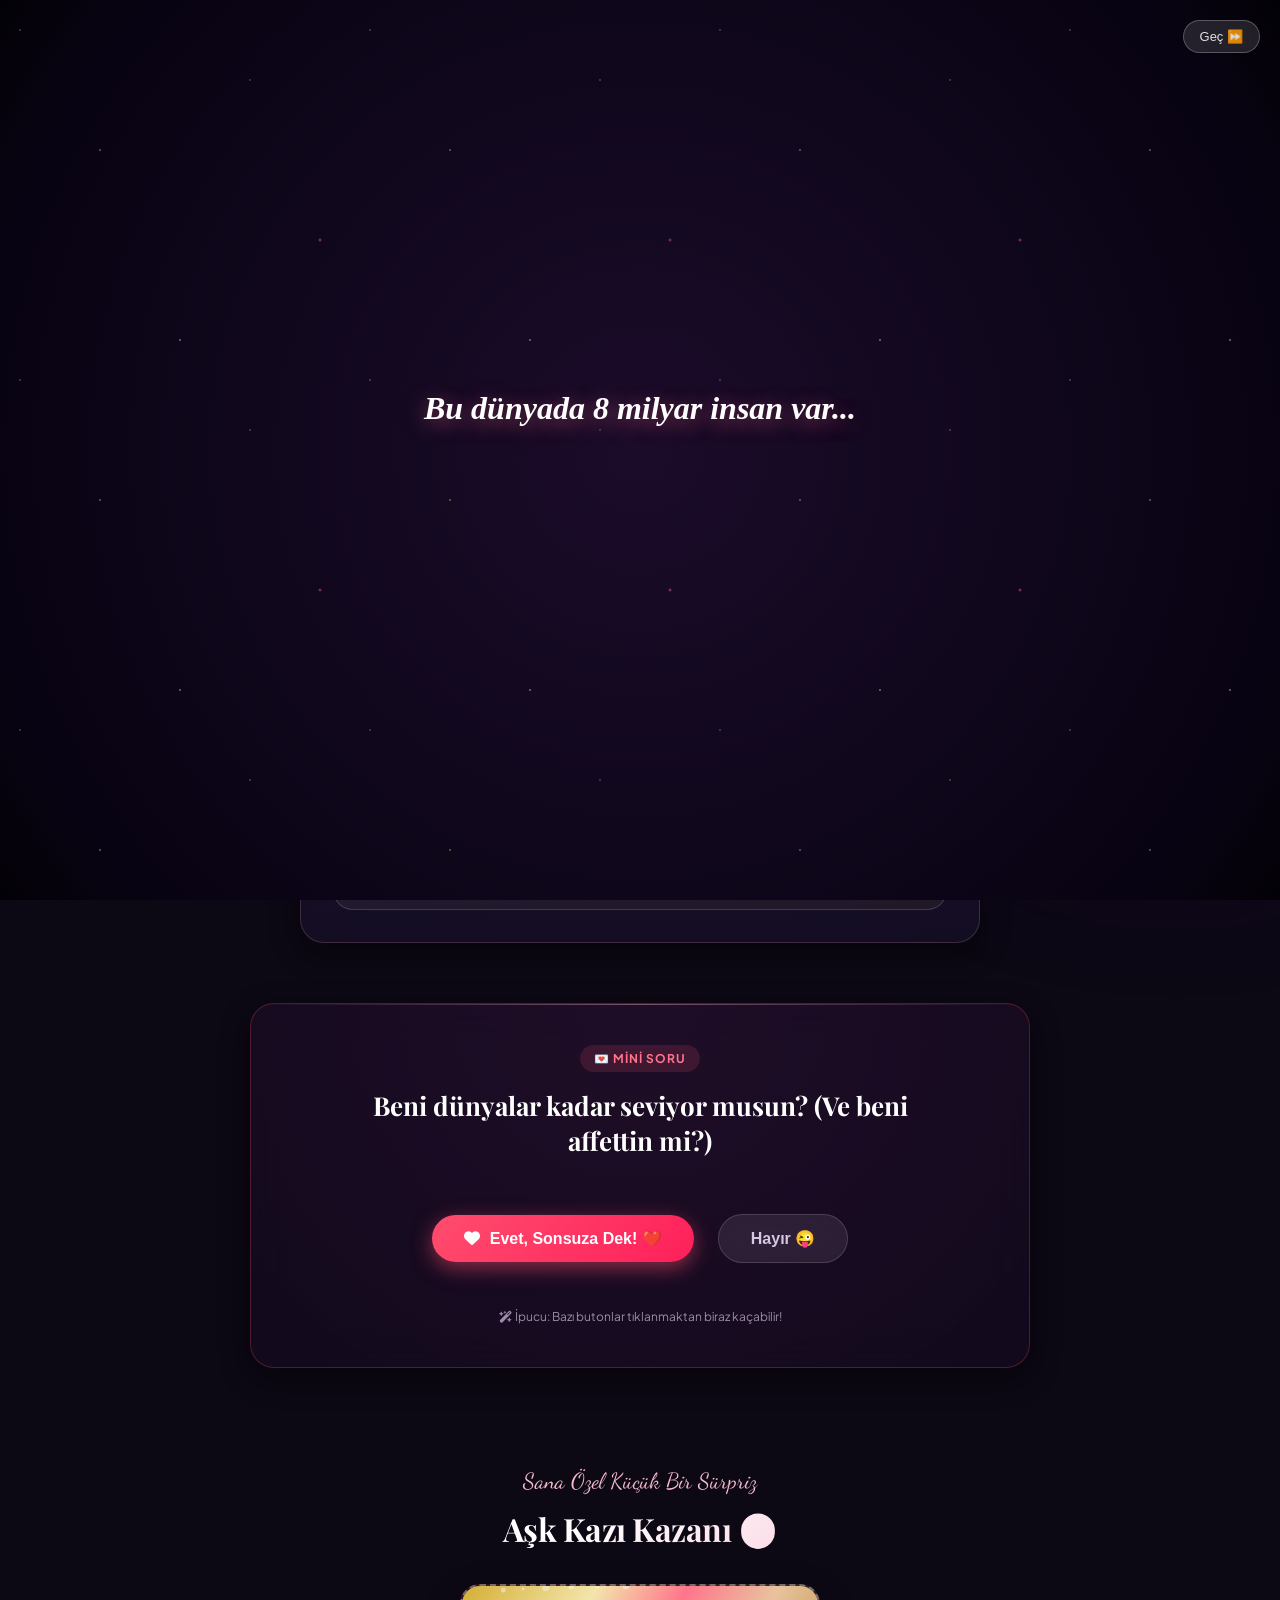
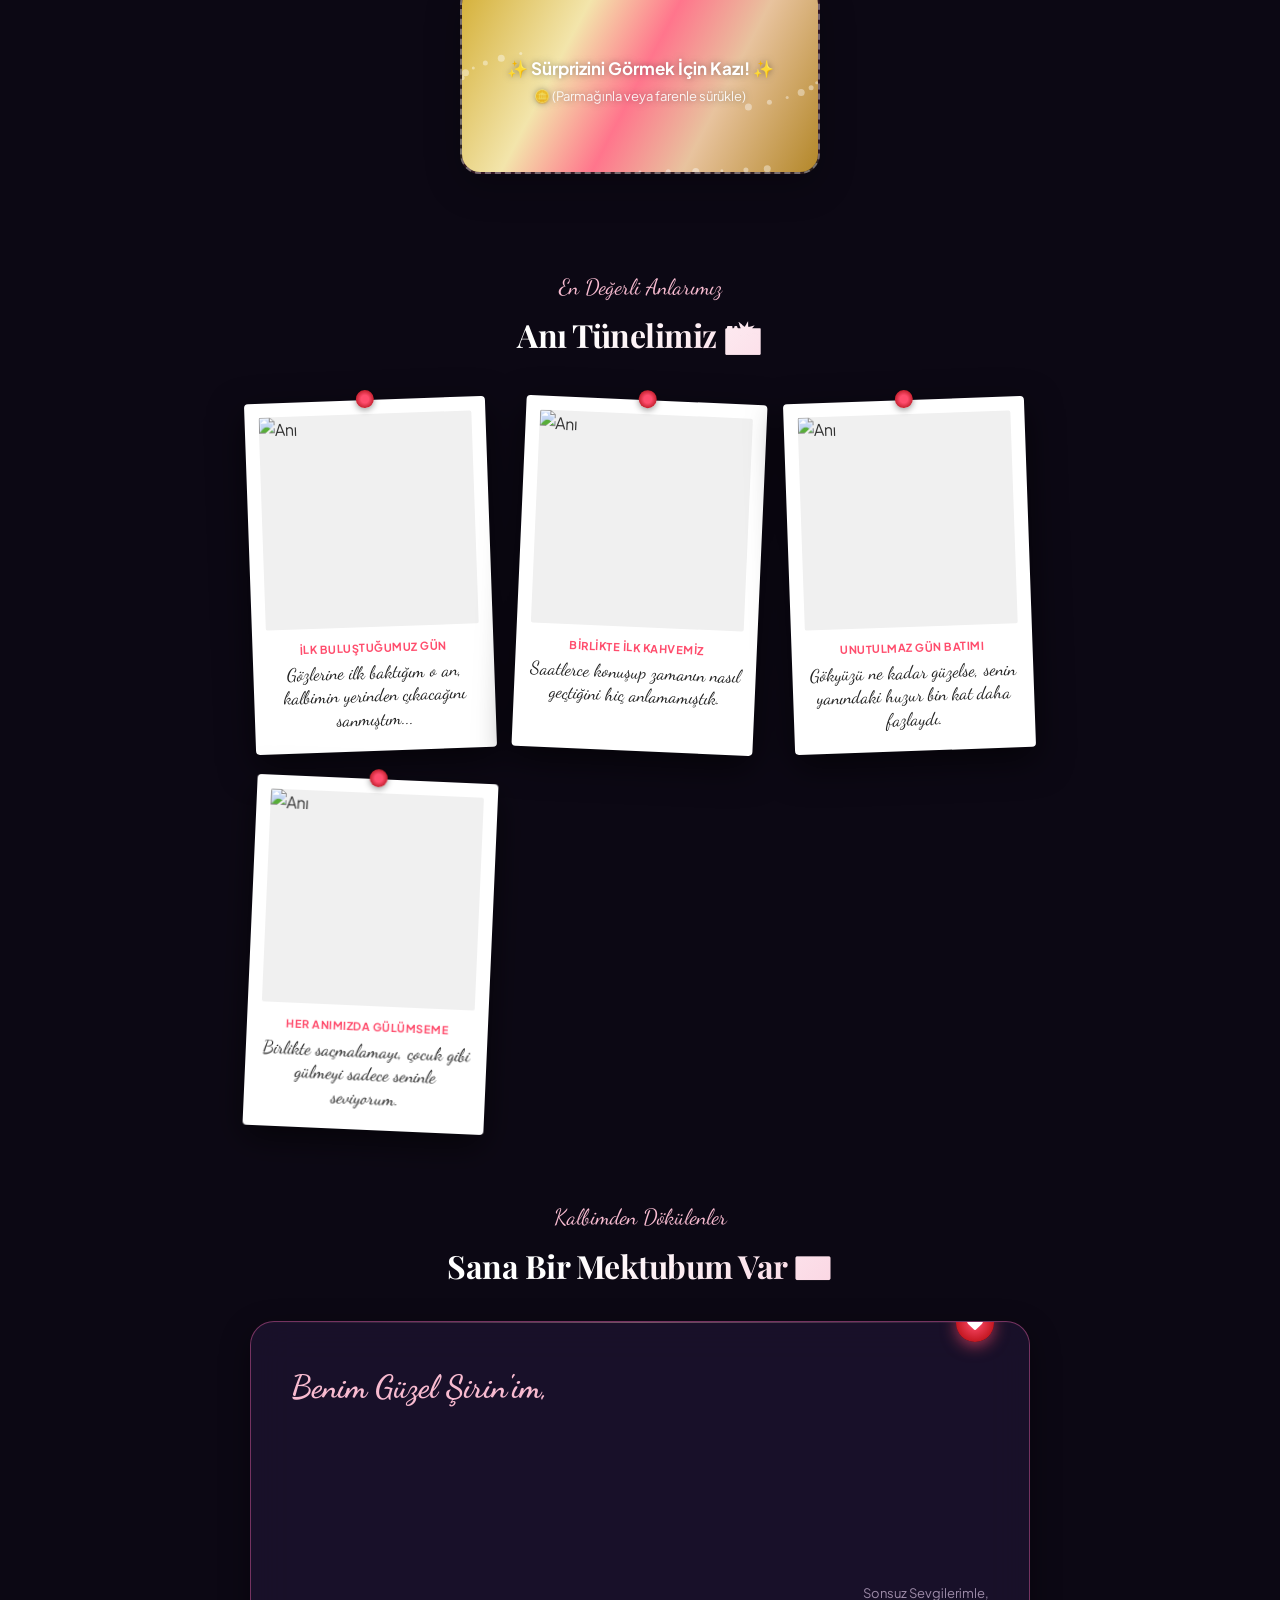
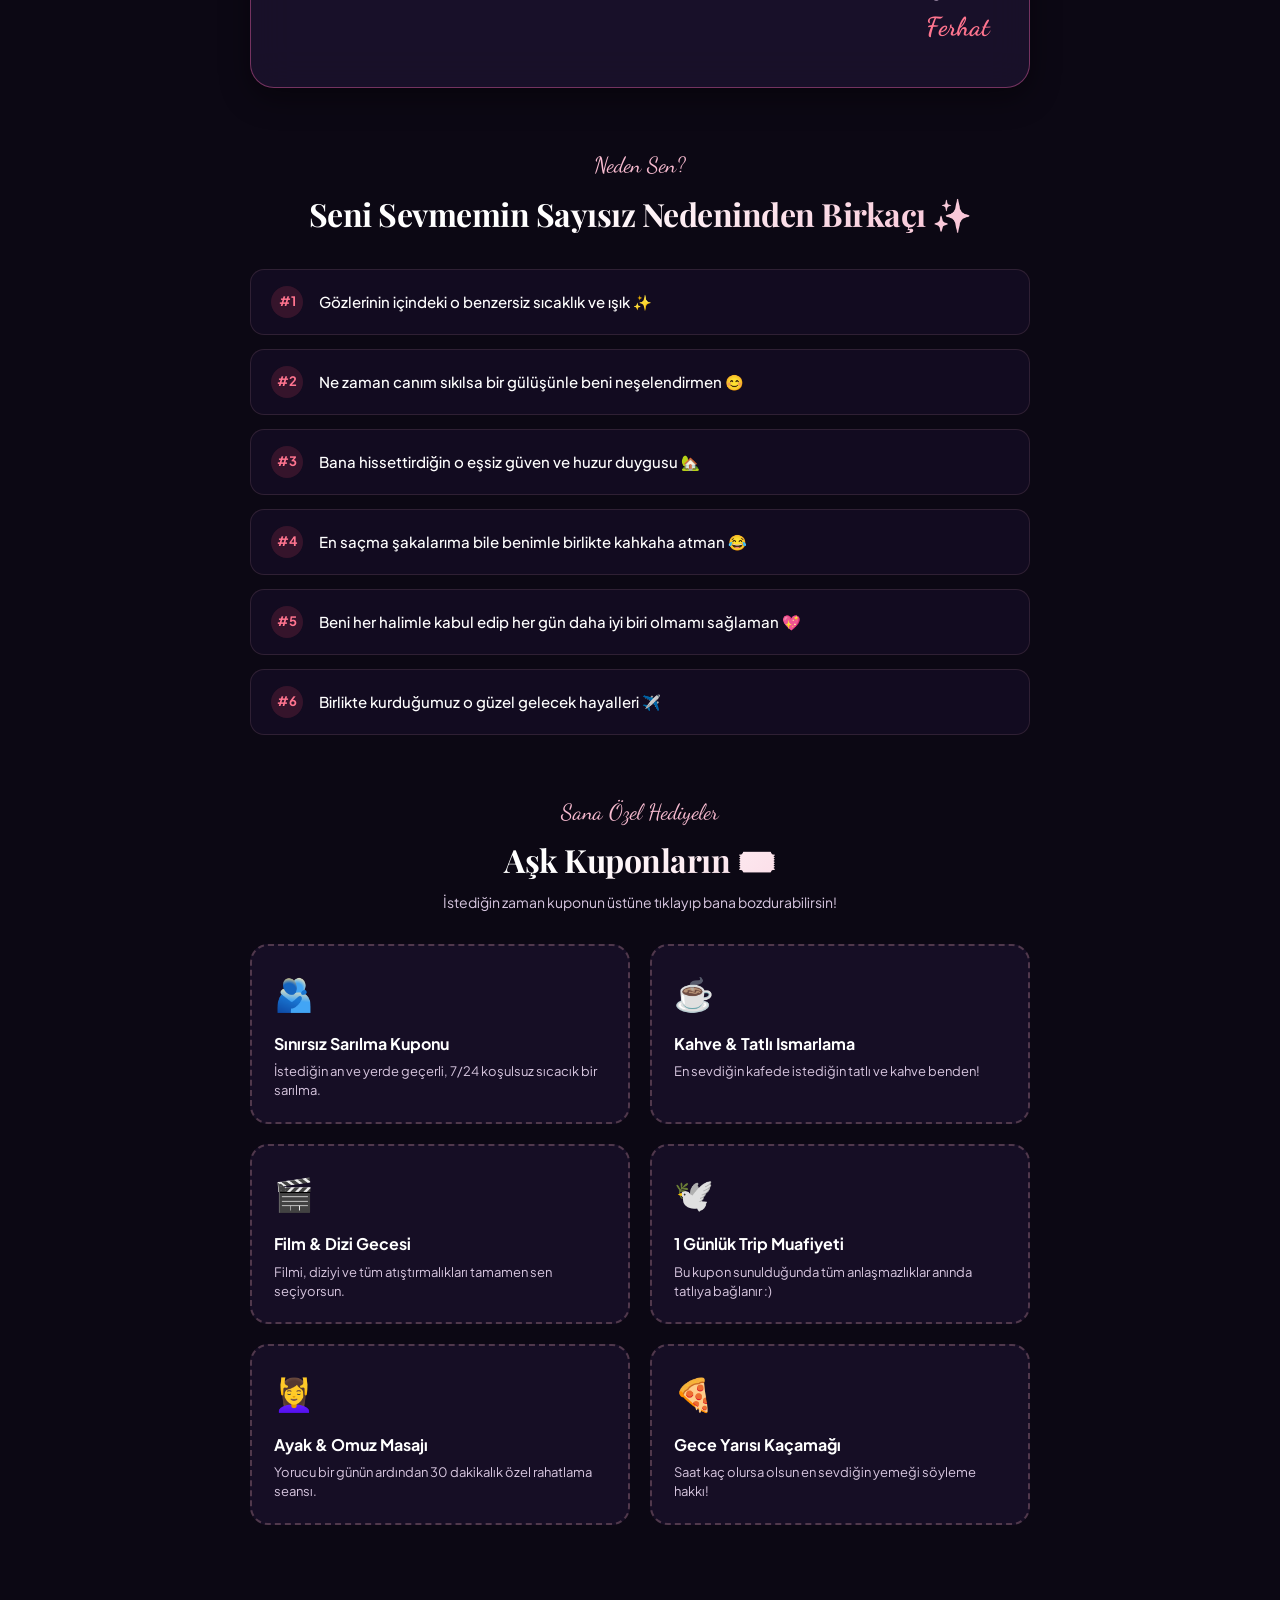
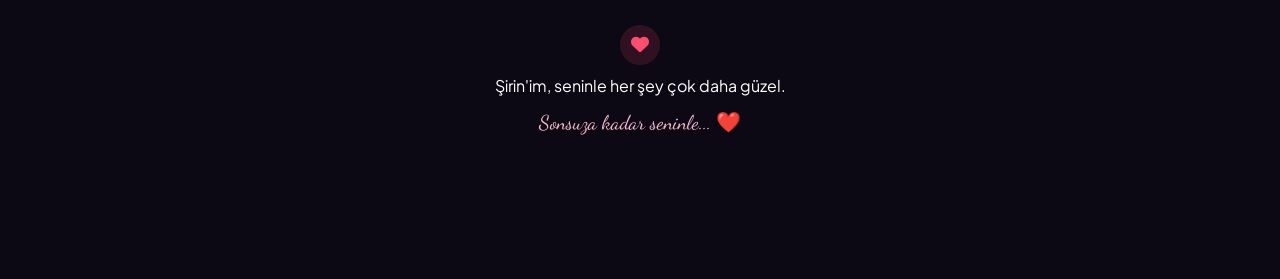
==== commit b779c232: "Add files via upload" ====
--- a/index.html
+++ b/index.html
@@ -19,6 +19,14 @@
     <link rel="stylesheet" href="style.css?v=9.0">
     <style>
         /* 🎬 SİNEMATİK FRAGMAN & 🔐 6 HANELİ ŞİFRELİ AŞK KASASI (Dahili ve Sıfır Önbellek Garantili) */
+        body.cinematic-active {
+            overflow: hidden !important;
+            height: 100vh !important;
+            touch-action: none !important;
+            position: fixed !important;
+            width: 100% !important;
+        }
+
         .cinematic-overlay {
             position: fixed !important;
             top: 0 !important;
@@ -31,6 +39,8 @@
             align-items: center !important;
             justify-content: center !important;
             overflow: hidden !important;
+            touch-action: none !important;
+            overscroll-behavior: contain !important;
             transition: opacity 1s cubic-bezier(0.4, 0, 0.2, 1), transform 1s cubic-bezier(0.4, 0, 0.2, 1) !important;
             will-change: opacity, transform !important;
         }
@@ -328,6 +338,18 @@
             box-shadow: 0 12px 30px rgba(255, 209, 102, 0.5);
         }
 
+        .vault-unlock-btn.ready {
+            background: linear-gradient(135deg, #ffd166, #ff758f) !important;
+            color: #10091d !important;
+            animation: btnPulseGlow 1.5s infinite alternate ease-in-out !important;
+            box-shadow: 0 0 25px rgba(255, 209, 102, 0.6) !important;
+        }
+
+        @keyframes btnPulseGlow {
+            0% { transform: scale(1); box-shadow: 0 0 15px rgba(255, 209, 102, 0.4); }
+            100% { transform: scale(1.03); box-shadow: 0 0 30px rgba(255, 117, 143, 0.8); }
+        }
+
         /* 🌙 O GECE GÖKYÜZÜ */
         .moon-phase-card {
             margin-top: 24px;
@@ -403,7 +425,7 @@
         }
     </style>
 </head>
-<body>
+<body class="cinematic-active">
 
     <!-- 🎬 SİNEMATİK FRAGMAN & 🔐 6 HANELİ ŞİFRELİ AŞK KASASI -->
     <div id="cinematicOverlay" class="cinematic-overlay">
@@ -414,7 +436,7 @@
         <div id="trailerStage" class="trailer-stage active">
             <div class="trailer-text-wrapper">
                 <p id="trailerSentence1" class="trailer-sentence">Bu dünyada 8 milyar insan var...</p>
-                <p id="trailerSentence2" class="trailer-sentence">Ama benim dünyam sadece sendin...</p>
+                <p id="trailerSentence2" class="trailer-sentence">Ama benim dünyam sadece sensin...</p>
             </div>
             <button id="trailerStartBtn" class="trailer-start-btn">
                 <i class="fa-solid fa-heart pulse-icon"></i>
@@ -1454,16 +1476,31 @@
     const age = phaseProgress * synodicMonth;
     const illumination = Math.round(0.5 * (1 - Math.cos(2 * Math.PI * phaseProgress)) * 100);
 
-    let phaseName = "";
-    if (age < 1.84) phaseName = "Yeni Ay";
-    else if (age < 5.53) phaseName = "Hilal (Büyüyen)";
-    else if (age < 9.22) phaseName = "İlk Dördün";
-    else if (age < 12.91) phaseName = "Şişkin Ay (Büyüyen)";
-    else if (age < 16.61) phaseName = "Dolunay";
-    else if (age < 20.30) phaseName = "Şişkin Ay (Küçülen)";
-    else if (age < 23.99) phaseName = "Son Dördün";
-    else if (age < 27.68) phaseName = "Hilal (Küçülen)";
-    else phaseName = "Yeni Ay";
+    let phaseTitleText = "";
+    let phasePoeticDesc = "";
+
+    if (age < 1.84 || age >= 27.68) {
+        // Yeni Ay (New Moon)
+        phaseTitleText = "Yeni Ay 🌑 (Gizemli & Özel)";
+        phasePoeticDesc = "Bizim başladığımız gece gökyüzünde Ay görünmüyordu; çünkü gökyüzü tüm ışığını ve zarafetini sana devretmişti... O gece bu dünyada parlayan tek ışık sendin. ✨";
+    } else if (age < 5.53 || age >= 23.99) {
+        // Hilal (Crescent)
+        phaseTitleText = `Zarif Hilal 🌙 (%${illumination} Aydınlık)`;
+        phasePoeticDesc = "Bizim başladığımız gece gökyüzünde zarif bir hilal gülümsüyordu; tıpkı senin yüzündeki o ilk tatlı tebessüm gibi... Küçücük bir kıvılcımla başlayan sevgimiz tüm kalbimi aydınlattı. ✨";
+    } else if (age < 9.22 || age >= 20.30) {
+        // İlk Dördün / Son Dördün (Quarter)
+        const dName = age < 9.22 ? "İlk Dördün 🌓" : "Son Dördün 🌗";
+        phaseTitleText = `${dName} (%${illumination} Aydınlık)`;
+        phasePoeticDesc = "Bizim hikayemiz eksik olan her şeyin tamamlandığı o gece başladı. Gökyüzündeki Ay gibi biz de birbirimize kavuşunca kusursuz bir bütün olduk... ✨";
+    } else if (age < 12.91 || age >= 16.61) {
+        // Şişkin Ay (Gibbous)
+        phaseTitleText = `Görkemli Şişkin Ay 🌔 (%${illumination} Aydınlık)`;
+        phasePoeticDesc = "Bizim başladığımız gece gökyüzü aşka uyanıyordu. Ay adım adım dolunaya doğru büyürken, içimdeki sevgin de her saniye daha da büyüyordu... ✨";
+    } else {
+        // Dolunay (Full Moon)
+        phaseTitleText = `Büyüleyici Dolunay 🌕 (%${illumination} Aydınlık)`;
+        phasePoeticDesc = "Bizim başladığımız gece gökyüzü en görkemli halindeydi. Dolunay bu büyük aşkın doğuşunu kutlarcasına parıldıyordu; ama en güzel ışık senin gözlerindeydi... ✨";
+    }
 
     // Türkçe Tarih Formatı
     const monthsTr = ["Ocak", "Şubat", "Mart", "Nisan", "Mayıs", "Haziran", "Temmuz", "Ağustos", "Eylül", "Ekim", "Kasım", "Aralık"];
@@ -1473,10 +1510,10 @@
         moonBadge.innerHTML = `<i class="fa-solid fa-moon"></i> O Geceki Gökyüzü (${formattedDate})`;
     }
     if (moonTitle) {
-        moonTitle.textContent = `${phaseName} (%${illumination} Aydınlık) ✨`;
+        moonTitle.textContent = phaseTitleText;
     }
     if (moonDesc) {
-        moonDesc.textContent = `Bizim başladığımız o gece gökyüzünde bu ${phaseName.toLowerCase()} parlıyordu. Ama senin ışıltın o gece bile gökyüzünden daha parlaktı... ✨`;
+        moonDesc.textContent = phasePoeticDesc;
     }
 
     // Canvas Üzerine Gerçekçi Ay Çizimi
@@ -1623,6 +1660,7 @@
 
         setTimeout(() => {
             overlay.classList.add("unlocked");
+            document.body.classList.remove("cinematic-active");
             setTimeout(() => {
                 overlay.style.display = "none";
             }, 1000);
@@ -1684,14 +1722,36 @@
         });
     }
 
-    // 3. PIN Kutuları Giriş & Otomatik Atlama Mekanizması
+    // 3. PIN Kutuları Giriş & Butonla Açma Mekanizması
     function getEnteredPin() {
         return pinInputs.map(input => (input ? input.value : "")).join("");
     }
 
+    function updatePinReadyState() {
+        const pinLen = getEnteredPin().length;
+        if (pinLen === 6) {
+            if (unlockBtn) unlockBtn.classList.add("ready");
+            if (vaultStatusMsg && !vaultStatusMsg.classList.contains("success")) {
+                vaultStatusMsg.className = "vault-status-msg";
+                vaultStatusMsg.textContent = "Hazırsan 'Kilidi Aç' butonuna bas sevgilim ✨";
+            }
+        } else {
+            if (unlockBtn) unlockBtn.classList.remove("ready");
+            if (vaultStatusMsg && !vaultStatusMsg.classList.contains("success")) {
+                vaultStatusMsg.textContent = "";
+            }
+        }
+    }
+
     function checkCurrentPin() {
         const entered = getEnteredPin();
-        if (entered.length < 6) return;
+        if (entered.length < 6) {
+            if (vaultStatusMsg) {
+                vaultStatusMsg.className = "vault-status-msg";
+                vaultStatusMsg.textContent = "Lütfen 6 haneli tarihi eksiksiz gir sevgilim 📅";
+            }
+            return;
+        }
 
         if (entered === targetPin) {
             unlockEverything();
@@ -1706,6 +1766,7 @@
             setTimeout(() => {
                 if (vaultBox) vaultBox.classList.remove("shake");
                 pinInputs.forEach(inp => { if (inp) inp.value = ""; });
+                updatePinReadyState();
                 if (pinInputs[0]) pinInputs[0].focus();
             }, 900);
         }
@@ -1722,9 +1783,7 @@
                 pinInputs[index + 1].focus();
             }
 
-            if (getEnteredPin().length === 6) {
-                checkCurrentPin();
-            }
+            updatePinReadyState();
         });
 
         input.addEventListener("keydown", (e) => {
@@ -1735,6 +1794,7 @@
             } else if (e.key === "Enter") {
                 checkCurrentPin();
             }
+            setTimeout(updatePinReadyState, 50);
         });
 
         // Yapıştırma (Paste) Desteği
@@ -1748,9 +1808,7 @@
                 }
             }
             if (pinInputs[5]) pinInputs[5].focus();
-            if (getEnteredPin().length === 6) {
-                checkCurrentPin();
-            }
+            updatePinReadyState();
         });
     });
 
--- a/style.css
+++ b/style.css
@@ -1195,6 +1195,14 @@
 /* ==============================================================================
    🎬 SİNEMATİK FRAGMAN & 🔐 6 HANELİ ŞİFRELİ AŞK KASASI
    ============================================================================== */
+body.cinematic-active {
+    overflow: hidden !important;
+    height: 100vh !important;
+    touch-action: none !important;
+    position: fixed !important;
+    width: 100% !important;
+}
+
 .cinematic-overlay {
     position: fixed;
     top: 0;
@@ -1207,6 +1215,8 @@
     align-items: center;
     justify-content: center;
     overflow: hidden;
+    touch-action: none !important;
+    overscroll-behavior: contain !important;
     transition: opacity 1s cubic-bezier(0.4, 0, 0.2, 1), transform 1s cubic-bezier(0.4, 0, 0.2, 1);
     will-change: opacity, transform;
 }
@@ -1506,6 +1516,18 @@
     box-shadow: 0 12px 30px rgba(255, 209, 102, 0.5);
 }
 
+.vault-unlock-btn.ready {
+    background: linear-gradient(135deg, #ffd166, #ff758f) !important;
+    color: #10091d !important;
+    animation: btnPulseGlow 1.5s infinite alternate ease-in-out !important;
+    box-shadow: 0 0 25px rgba(255, 209, 102, 0.6) !important;
+}
+
+@keyframes btnPulseGlow {
+    0% { transform: scale(1); box-shadow: 0 0 15px rgba(255, 209, 102, 0.4); }
+    100% { transform: scale(1.03); box-shadow: 0 0 30px rgba(255, 117, 143, 0.8); }
+}
+
 /* ==============================================================================
    🌙 O GECE GÖKYÜZÜ / AYIN EVRESİ KARTI
    ============================================================================== */
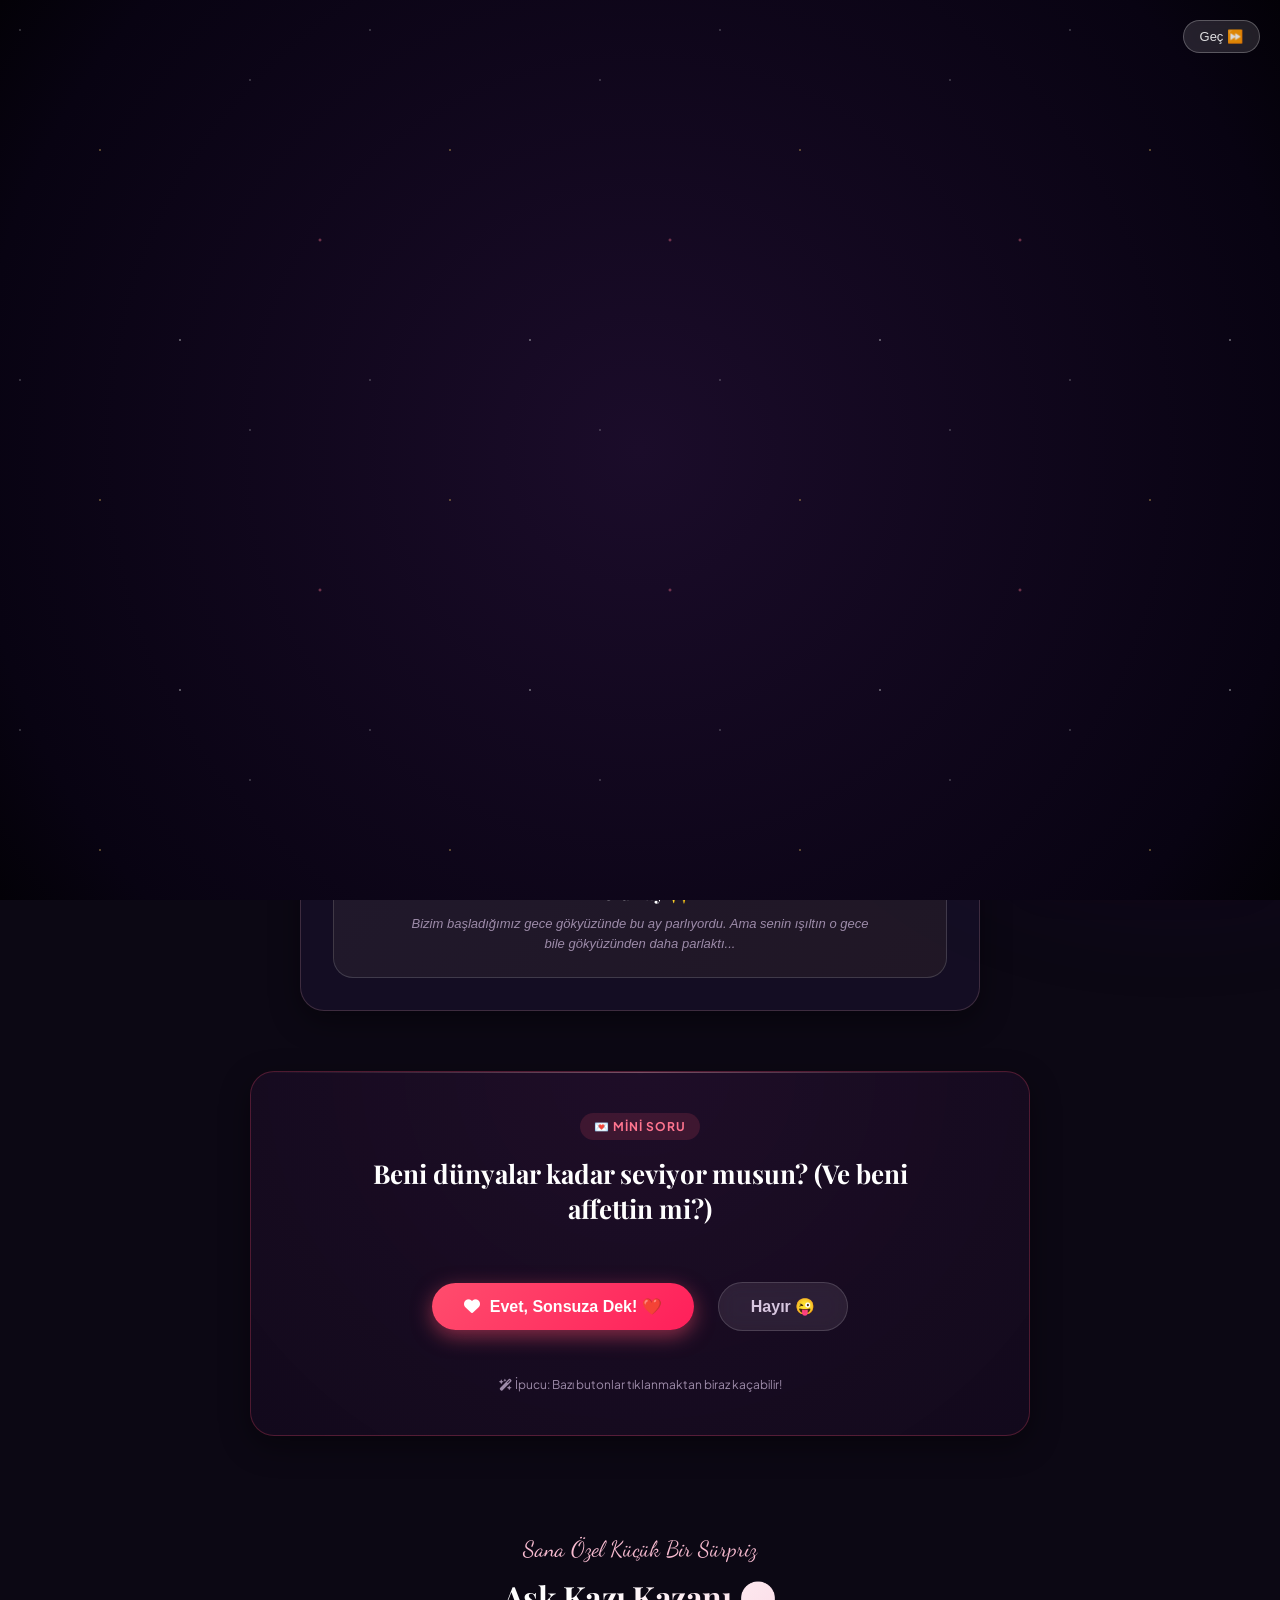
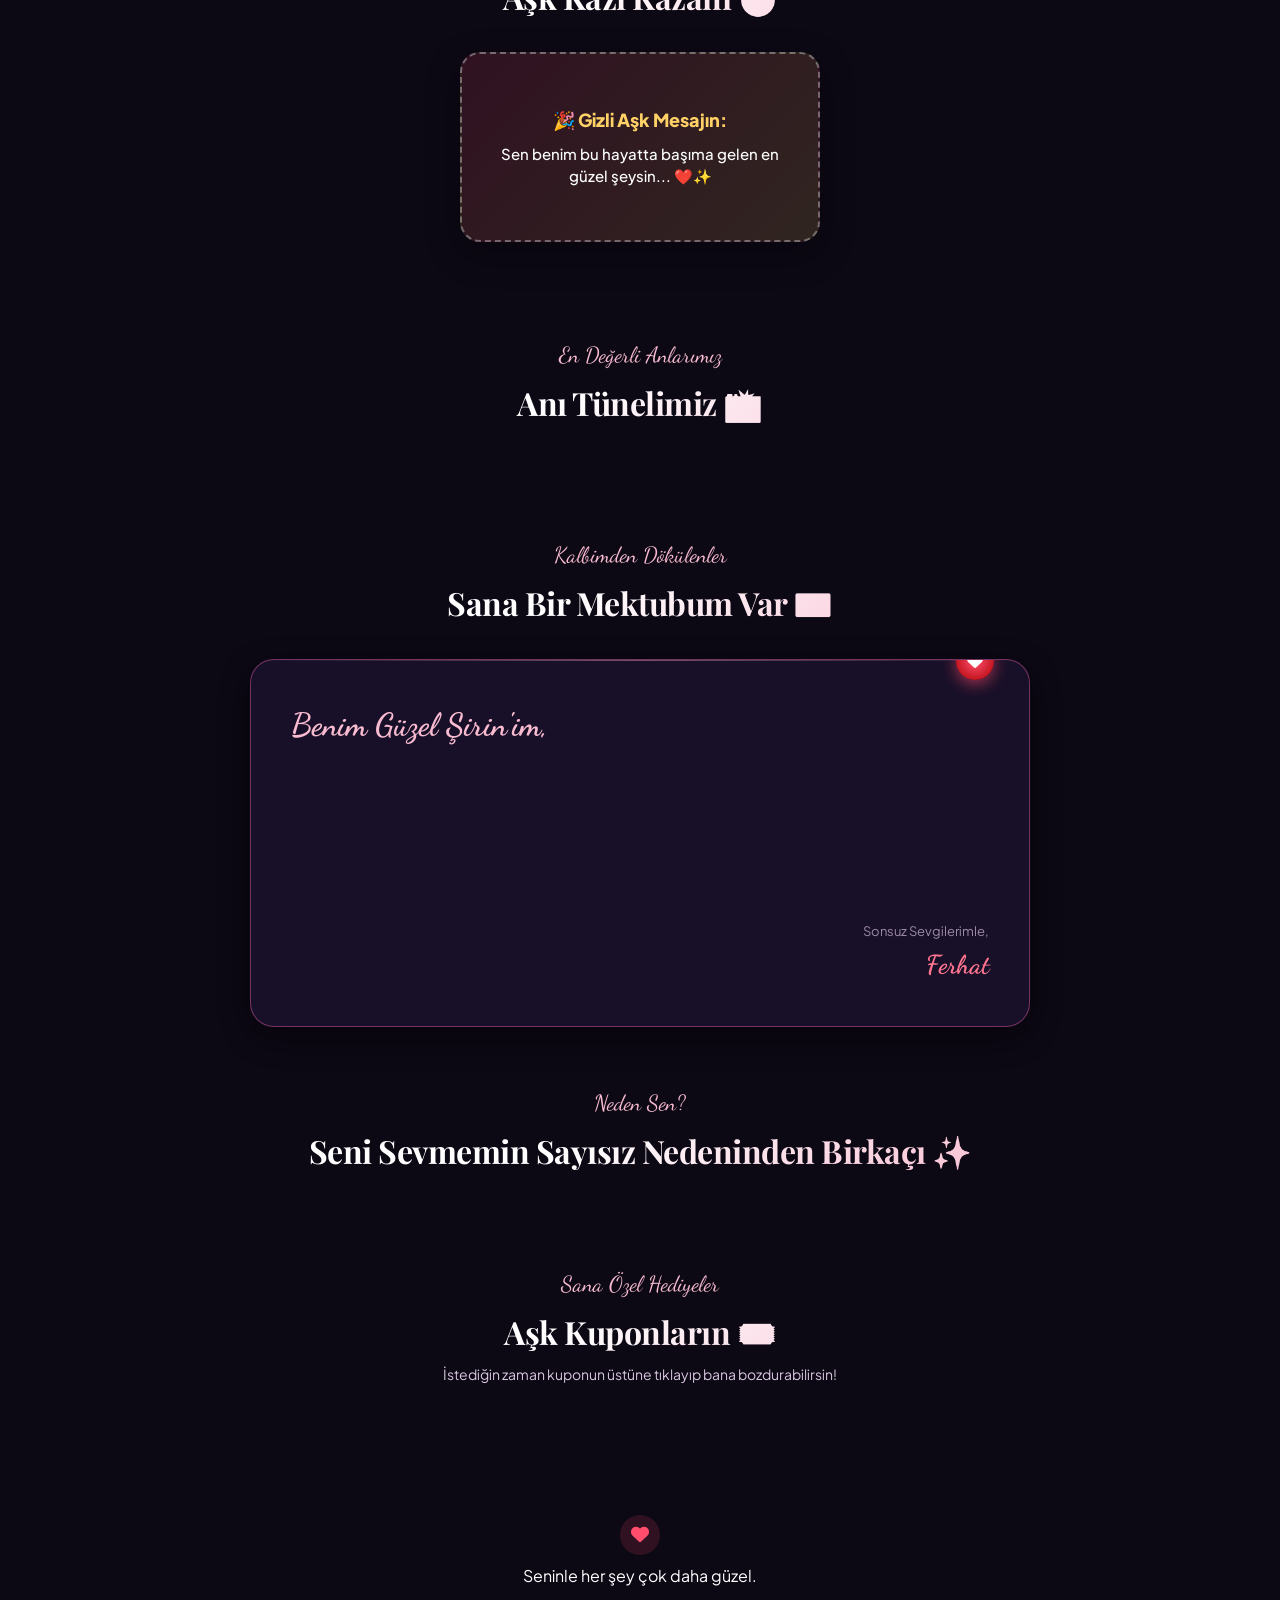
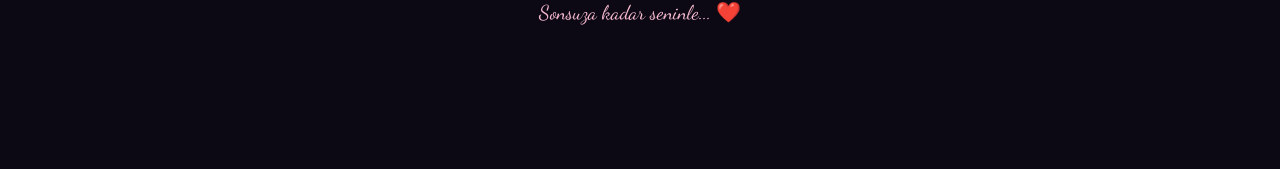
==== commit 085e56f8: "Add files via upload" ====
--- a/index.html
+++ b/index.html
@@ -16,7 +16,7 @@
     <link rel="stylesheet" href="https://cdnjs.cloudflare.com/ajax/libs/font-awesome/6.4.0/css/all.min.css">
     <!-- Canvas Confetti -->
     <script src="https://cdn.jsdelivr.net/npm/canvas-confetti@1.6.0/dist/confetti.browser.min.js"></script>
-    <link rel="stylesheet" href="style.css?v=9.0">
+    <link rel="stylesheet" href="style.css?v=10.0">
     <style>
         /* 🎬 SİNEMATİK FRAGMAN & 🔐 6 HANELİ ŞİFRELİ AŞK KASASI (Dahili ve Sıfır Önbellek Garantili) */
         body.cinematic-active {
@@ -423,6 +423,517 @@
             margin: 0 auto;
             font-style: italic;
         }
+    
+/* ==============================================================================
+   🌟 VIP & LUXURY 3D INTERACTIVE SUITE (Awwwards / Apple Vision Pro Grade)
+   ============================================================================== */
+
+/* 1. 🌊 AKIŞKAN SIVI CAM & AURORA ARKA PLANI (Liquid Mesh Gradient) */
+.aurora-mesh-container {
+    position: fixed;
+    top: 0;
+    left: 0;
+    width: 100vw;
+    height: 100vh;
+    overflow: hidden;
+    z-index: -4;
+    pointer-events: none;
+    opacity: 0.65;
+    filter: blur(80px);
+}
+
+.aurora-blob {
+    position: absolute;
+    border-radius: 50%;
+    mix-blend-mode: screen;
+    animation: auroraFloat 18s cubic-bezier(0.4, 0, 0.2, 1) infinite alternate;
+    will-change: transform;
+}
+
+.aurora-blob-1 {
+    width: 60vw;
+    height: 60vw;
+    max-width: 650px;
+    max-height: 650px;
+    top: -10%;
+    left: -10%;
+    background: radial-gradient(circle, #ff2a6d 0%, #7928ca 50%, transparent 75%);
+    animation-duration: 20s;
+}
+
+.aurora-blob-2 {
+    width: 70vw;
+    height: 70vw;
+    max-width: 700px;
+    max-height: 700px;
+    bottom: -15%;
+    right: -10%;
+    background: radial-gradient(circle, #43126b 0%, #ff758f 40%, #ffd166 70%, transparent 85%);
+    animation-duration: 24s;
+    animation-delay: -5s;
+}
+
+.aurora-blob-3 {
+    width: 50vw;
+    height: 50vw;
+    max-width: 550px;
+    max-height: 550px;
+    top: 35%;
+    left: 25%;
+    background: radial-gradient(circle, #00f2fe 0%, #4facfe 35%, transparent 70%);
+    opacity: 0.35;
+    animation-duration: 28s;
+    animation-delay: -10s;
+}
+
+@keyframes auroraFloat {
+    0% { transform: translate(0, 0) scale(1) rotate(0deg); }
+    50% { transform: translate(60px, 40px) scale(1.18) rotate(45deg); }
+    100% { transform: translate(-40px, 80px) scale(0.92) rotate(-30deg); }
+}
+
+/* 2. 🃏 APPLE PARALLAX 3D GLASS CARDS & HOLOGRAPHIC GLARE */
+.main-wrapper {
+    perspective: 1200px;
+    perspective-origin: center center;
+}
+
+.glass-card {
+    transform-style: preserve-3d;
+    transition: transform 0.2s cubic-bezier(0.25, 0.46, 0.45, 0.94), box-shadow 0.3s ease, border-color 0.3s ease;
+    position: relative;
+    will-change: transform;
+}
+
+.glass-card .card-glare {
+    position: absolute;
+    inset: 0;
+    pointer-events: none;
+    border-radius: inherit;
+    background: radial-gradient(circle at var(--mouse-x, 50%) var(--mouse-y, 50%), rgba(255, 255, 255, 0.18) 0%, rgba(255, 209, 102, 0.08) 35%, transparent 65%);
+    opacity: 0;
+    transition: opacity 0.3s ease;
+    mix-blend-mode: overlay;
+    z-index: 5;
+}
+
+.glass-card:hover .card-glare,
+.glass-card.active-tilt .card-glare {
+    opacity: 1;
+}
+
+/* 3. 🌙 360° PARMAKLA DÖNDÜRÜLEBİLEN 3D AY KÜRESİ & KOZMİK HALO */
+.moon-phase-card {
+    cursor: grab;
+    user-select: none;
+    -webkit-user-select: none;
+    touch-action: pan-y;
+}
+
+.moon-phase-card:active {
+    cursor: grabbing;
+}
+
+.moon-visual-wrap {
+    position: relative;
+    width: 170px;
+    height: 170px;
+    margin: 16px auto 20px;
+    display: flex;
+    align-items: center;
+    justify-content: center;
+}
+
+.moon-canvas-display {
+    width: 160px;
+    height: 160px;
+    border-radius: 50%;
+    position: relative;
+    z-index: 2;
+    filter: drop-shadow(0 0 35px rgba(255, 225, 150, 0.45));
+    transition: transform 0.15s ease-out;
+}
+
+.moon-touch-hint {
+    display: inline-flex;
+    align-items: center;
+    gap: 6px;
+    font-size: 11px;
+    color: rgba(255, 209, 102, 0.9);
+    background: rgba(255, 209, 102, 0.1);
+    padding: 4px 12px;
+    border-radius: 12px;
+    margin-top: 6px;
+    letter-spacing: 0.5px;
+    animation: touchPulse 2.5s infinite ease-in-out;
+}
+
+@keyframes touchPulse {
+    0%, 100% { opacity: 0.7; transform: scale(1); }
+    50% { opacity: 1; transform: scale(1.04); }
+}
+
+/* 4. 💎 3D KRİSTAL KALP MADALYON (Floating Glass Gem) */
+.gem-medallion-container {
+    display: flex;
+    justify-content: center;
+    align-items: center;
+    margin-bottom: 16px;
+}
+
+.gem-medallion-3d {
+    width: 64px;
+    height: 64px;
+    position: relative;
+    transform-style: preserve-3d;
+    animation: gemFloat 6s ease-in-out infinite alternate;
+    cursor: pointer;
+    transition: transform 0.4s cubic-bezier(0.175, 0.885, 0.32, 1.275);
+}
+
+.gem-medallion-3d:hover {
+    transform: scale(1.2) rotateY(180deg);
+}
+
+.gem-heart-body {
+    width: 100%;
+    height: 100%;
+    background: linear-gradient(135deg, rgba(255, 117, 143, 0.45) 0%, rgba(255, 209, 102, 0.35) 50%, rgba(121, 40, 202, 0.55) 100%);
+    backdrop-filter: blur(10px);
+    -webkit-backdrop-filter: blur(10px);
+    border: 1.5px solid rgba(255, 255, 255, 0.65);
+    border-radius: 18px;
+    display: flex;
+    align-items: center;
+    justify-content: center;
+    box-shadow: 0 0 25px rgba(255, 77, 109, 0.5), inset 0 0 15px rgba(255, 255, 255, 0.4);
+    transform: rotate(45deg);
+    position: relative;
+}
+
+.gem-initials {
+    transform: rotate(-45deg);
+    font-family: 'Playfair Display', serif;
+    font-weight: 700;
+    font-size: 16px;
+    color: #ffffff;
+    text-shadow: 0 0 10px rgba(255, 209, 102, 0.8), 0 0 20px rgba(255, 77, 109, 0.6);
+    letter-spacing: 1px;
+}
+
+@keyframes gemFloat {
+    0% { transform: translateY(0) rotateY(-15deg) rotateX(10deg); }
+    100% { transform: translateY(-10px) rotateY(15deg) rotateX(-10deg); }
+}
+
+/* 5. ⏳ 3D ALTIN KUM SAATİ (Hourglass of Love) */
+.hourglass-section-widget {
+    margin-top: 18px;
+    padding: 14px 18px;
+    border-radius: 16px;
+    background: rgba(255, 255, 255, 0.03);
+    border: 1px dashed rgba(255, 209, 102, 0.25);
+    display: flex;
+    align-items: center;
+    justify-content: center;
+    gap: 16px;
+    cursor: pointer;
+    transition: all 0.3s ease;
+}
+
+.hourglass-section-widget:hover {
+    background: rgba(255, 209, 102, 0.08);
+    border-color: rgba(255, 209, 102, 0.6);
+}
+
+.hourglass-3d-icon {
+    font-size: 26px;
+    color: #ffd166;
+    filter: drop-shadow(0 0 10px rgba(255, 209, 102, 0.7));
+    transition: transform 0.6s cubic-bezier(0.68, -0.55, 0.265, 1.55);
+}
+
+.hourglass-section-widget.flipped .hourglass-3d-icon {
+    transform: rotate(180deg);
+}
+
+.hourglass-text {
+    font-size: 13px;
+    color: var(--text-muted);
+    line-height: 1.4;
+    text-align: left;
+}
+
+.hourglass-text strong {
+    color: #ffd166;
+    display: block;
+    font-size: 14px;
+}
+
+/* 6. 🌠 CELESTIAL CONSTELLATION LINK (Gökyüzü Aşk Takımyıldızı) */
+.constellation-wrapper {
+    width: 100%;
+    margin-top: 16px;
+    padding-top: 14px;
+    border-top: 1px solid rgba(255, 255, 255, 0.08);
+    position: relative;
+}
+
+.constellation-canvas {
+    width: 100%;
+    height: 120px;
+    border-radius: 12px;
+    background: rgba(10, 5, 20, 0.5);
+    display: block;
+}
+
+.constellation-hint {
+    font-size: 11px;
+    color: rgba(255, 255, 255, 0.6);
+    margin-top: 6px;
+    font-style: italic;
+}
+
+/* 7. 💌 3D ALTIN BALMUMU MÜHÜR & AÇILAN ZARF (Wax Seal & Envelope Unfold) */
+.envelope-3d-container {
+    perspective: 1200px;
+    width: 100%;
+    position: relative;
+    margin: 20px 0;
+}
+
+.envelope-3d-box {
+    background: linear-gradient(145deg, rgba(35, 20, 50, 0.95), rgba(20, 10, 30, 0.98));
+    border: 1.5px solid rgba(255, 182, 193, 0.3);
+    border-radius: 20px;
+    padding: 35px 25px 25px;
+    position: relative;
+    transform-style: preserve-3d;
+    box-shadow: 0 15px 40px rgba(0, 0, 0, 0.6), 0 0 25px rgba(255, 77, 109, 0.2);
+    transition: all 0.5s cubic-bezier(0.4, 0, 0.2, 1);
+}
+
+.wax-seal-wrapper {
+    position: absolute;
+    top: -24px;
+    left: 50%;
+    transform: translateX(-50%);
+    z-index: 20;
+    cursor: pointer;
+    transition: transform 0.3s ease;
+}
+
+.wax-seal-wrapper:hover {
+    transform: translateX(-50%) scale(1.1);
+}
+
+.wax-seal-stamp {
+    width: 58px;
+    height: 58px;
+    border-radius: 50%;
+    background: radial-gradient(circle at 35% 35%, #e63946 0%, #b5179e 60%, #560bad 100%);
+    box-shadow: 0 6px 20px rgba(0, 0, 0, 0.5), 0 0 15px rgba(230, 57, 70, 0.6), inset 0 2px 4px rgba(255, 255, 255, 0.5), inset 0 -3px 6px rgba(0, 0, 0, 0.6);
+    border: 2px solid rgba(255, 215, 0, 0.5);
+    display: flex;
+    align-items: center;
+    justify-content: center;
+    color: #ffd700;
+    font-size: 22px;
+    position: relative;
+    transition: all 0.4s cubic-bezier(0.175, 0.885, 0.32, 1.275);
+}
+
+.wax-seal-stamp::before {
+    content: '';
+    position: absolute;
+    inset: 4px;
+    border: 1px dashed rgba(255, 215, 0, 0.6);
+    border-radius: 50%;
+}
+
+.wax-seal-wrapper.broken .wax-seal-stamp {
+    transform: scale(0.6) rotate(45deg);
+    opacity: 0;
+    pointer-events: none;
+}
+
+.wax-seal-hint {
+    font-size: 12px;
+    color: #ffd166;
+    text-align: center;
+    margin-top: 15px;
+    display: flex;
+    align-items: center;
+    justify-content: center;
+    gap: 6px;
+    font-weight: 600;
+    animation: sealGlow 2s infinite alternate;
+}
+
+@keyframes sealGlow {
+    0% { opacity: 0.7; }
+    100% { opacity: 1; text-shadow: 0 0 10px rgba(255, 209, 102, 0.8); }
+}
+
+.envelope-letter-body {
+    transition: all 0.6s cubic-bezier(0.4, 0, 0.2, 1);
+    transform-origin: top center;
+}
+
+.envelope-3d-box.sealed .envelope-letter-body {
+    filter: blur(5px);
+    opacity: 0.25;
+    pointer-events: none;
+    max-height: 160px;
+    overflow: hidden;
+}
+
+.envelope-3d-box.unsealed .envelope-letter-body {
+    filter: blur(0);
+    opacity: 1;
+    pointer-events: auto;
+    max-height: 2000px;
+}
+
+.envelope-3d-box.unsealed .wax-seal-hint {
+    display: none;
+}
+
+/* 8. 🎡 3D SİLİNDİR POLAROID ÇARKI (3D Cylinder Carousel) */
+.polaroid-3d-stage {
+    perspective: 1200px;
+    width: 100%;
+    padding: 30px 0 20px;
+    position: relative;
+    overflow: hidden;
+    touch-action: pan-y;
+}
+
+.polaroid-cylinder {
+    position: relative;
+    width: 240px;
+    height: 330px;
+    margin: 0 auto;
+    transform-style: preserve-3d;
+    transition: transform 0.5s cubic-bezier(0.2, 0.8, 0.2, 1);
+}
+
+.polaroid-cylinder-item {
+    position: absolute;
+    top: 0;
+    left: 0;
+    width: 240px;
+    height: 330px;
+    backface-visibility: hidden;
+    -webkit-backface-visibility: hidden;
+    transform-origin: center center;
+}
+
+.cylinder-controls {
+    display: flex;
+    justify-content: center;
+    align-items: center;
+    gap: 20px;
+    margin-top: 25px;
+}
+
+.cyl-btn {
+    width: 44px;
+    height: 44px;
+    border-radius: 50%;
+    background: rgba(255, 255, 255, 0.08);
+    border: 1px solid rgba(255, 182, 193, 0.3);
+    color: #fff;
+    font-size: 16px;
+    display: flex;
+    align-items: center;
+    justify-content: center;
+    cursor: pointer;
+    transition: all 0.25s ease;
+    backdrop-filter: blur(10px);
+}
+
+.cyl-btn:hover {
+    background: var(--primary);
+    transform: scale(1.1);
+    box-shadow: 0 0 20px rgba(255, 77, 109, 0.6);
+}
+
+/* 9. 🎵 ŞARKIYLA DANS EDEN 3D NEON SES DALGALARI (Audio Visualizer) */
+.neon-audio-waves {
+    display: flex;
+    align-items: center;
+    justify-content: center;
+    gap: 4px;
+    height: 24px;
+    margin-left: 10px;
+}
+
+.audio-wave-bar {
+    width: 3.5px;
+    height: 6px;
+    background: linear-gradient(to top, #ff4d6d, #ffd166);
+    border-radius: 3px;
+    box-shadow: 0 0 8px rgba(255, 77, 109, 0.6);
+    transition: height 0.15s ease;
+}
+
+.music-floating-player.playing .audio-wave-bar {
+    animation: waveBounce 1.2s ease-in-out infinite alternate;
+}
+
+.audio-wave-bar:nth-child(1) { animation-delay: 0.1s; }
+.audio-wave-bar:nth-child(2) { animation-delay: 0.4s; }
+.audio-wave-bar:nth-child(3) { animation-delay: 0.2s; }
+.audio-wave-bar:nth-child(4) { animation-delay: 0.5s; }
+.audio-wave-bar:nth-child(5) { animation-delay: 0.3s; }
+
+@keyframes waveBounce {
+    0% { height: 4px; }
+    50% { height: 22px; }
+    100% { height: 8px; }
+}
+
+/* 10. 🎫 HOLOGRAFİK FOIL & ALTIN YALDIZ (Rainbow Sheen on Cards) */
+.holo-foil-card {
+    position: relative;
+    overflow: hidden;
+}
+
+.holo-foil-card::after {
+    content: '';
+    position: absolute;
+    inset: -100%;
+    background: linear-gradient(
+        115deg,
+        transparent 20%,
+        rgba(255, 255, 255, 0.15) 35%,
+        rgba(255, 180, 220, 0.35) 45%,
+        rgba(180, 240, 255, 0.35) 55%,
+        rgba(255, 235, 179, 0.3) 65%,
+        transparent 80%
+    );
+    transform: rotate(25deg) translateY(-100%);
+    pointer-events: none;
+    transition: transform 0.75s ease;
+    mix-blend-mode: color-dodge;
+}
+
+.holo-foil-card:hover::after {
+    transform: rotate(25deg) translateY(100%);
+}
+
+/* ✨ DOKUNMATİK 3D YILDIZ TOZU (Touch Particle Canvas) */
+#touchFxCanvas {
+    position: fixed;
+    top: 0;
+    left: 0;
+    width: 100vw;
+    height: 100vh;
+    pointer-events: none;
+    z-index: 999999;
+}
+
     </style>
 </head>
 <body class="cinematic-active">
@@ -603,7 +1114,7 @@
                 <span class="sub-heading">Sana Özel Küçük Bir Sürpriz</span>
                 <h2 class="section-title">Aşk Kazı Kazanı 🪙</h2>
             </div>
-            <div class="scratch-card-box">
+            <div class="scratch-card-box holo-foil-card">
                 <div class="scratch-secret-content">
                     <h3 id="scratchHeading">🎉 Gizli Aşk Mesajın:</h3>
                     <p id="scratchMessage">Sen benim bu hayatta başıma gelen en güzel şeysin... ❤️✨</p>
@@ -709,60 +1220,8 @@
     <!-- Yapılandırma ve Ana Script (Tamamen Kendi Kendine Yeten Entegre Motor) -->
     <script>
 // ==============================================================================
-// 💖 İNTERAKTİF MOTOR / ROMANTIC INTERACTIVE ENGINE (index.html)
+// 💖 İNTERAKTİF MOTOR / ROMANTIC INTERACTIVE ENGINE (script.js)
 // ==============================================================================
-
-window.CONFIG = {
-    partnerName: "Şirin'im",
-    senderName: "Ferhat",
-    coupleTitle: "Ferhat & Şirin",
-    subTitle: "Seninle geçen her saniye hayatımın en güzel anı...",
-    startDate: "2023-10-14T20:00:00",
-    music: {
-        title: "Bizim Şarkımız",
-        artist: "Sana Özel",
-        url: "https://cdn.pixabay.com/download/audio/2022/05/27/audio_1808fbf07a.mp3?filename=romantic-love-112199.mp3",
-        spotifyUrl: ""
-    },
-    scratchCard: {
-        heading: "🎉 Gizli Aşk Mesajın:",
-        message: "Sen benim bu hayatta başıma gelen en güzel şeysin... ❤️✨"
-    },
-    letter: {
-        heading: "",
-        body: "Hayatıma girdiğin andan itibaren her şey o kadar güzelleşti ki, bazen seni hak edecek ne yaptım diye düşünüyorum.\nGülüşün, sesin, bana olan bakışın dünyadaki her şeye bedel.\n\nİyi ki varsın, iyi ki hayatımdasın. Seni her şeyden çok seviyorum! ❤️"
-    },
-    interactiveQuestion: {
-        question: "Beni dünyalar kadar seviyor musun? (Ve beni affettin mi?)",
-        yesBtn: "Evet, Sonsuza Dek! ❤️",
-        noBtn: "Hayır 😜",
-        successEmoji: "🥰🎉💍",
-        successTitle: "Biliyordum! Seni Çok Seviyorum!",
-        successMessage: "Dünyanın en tatlı, en harika sevgilisi sensin. Artık kaçışın yok, hep benimlesin! ❤️✨"
-    },
-    memories: [
-        { image: "https://images.unsplash.com/photo-1516589178581-6cd7833ae3b2?w=600&auto=format&fit=crop&q=80", date: "İlk Buluştuğumuz Gün", caption: "Gözlerine ilk baktığım o an, kalbimin yerinden çıkacağını sanmıştım..." },
-        { image: "https://images.unsplash.com/photo-1517256064527-09c73fc73e38?w=600&auto=format&fit=crop&q=80", date: "Birlikte İlk Kahvemiz", caption: "Saatlerce konuşup zamanın nasıl geçtiğini hiç anlamamıştık." },
-        { image: "https://images.unsplash.com/photo-1506744038136-46273834b3fb?w=600&auto=format&fit=crop&q=80", date: "Unutulmaz Gün Batımı", caption: "Gökyüzü ne kadar güzelse, senin yanındaki huzur bin kat daha fazlaydı." },
-        { image: "https://images.unsplash.com/photo-1522529599102-193c0d76b5b6?w=600&auto=format&fit=crop&q=80", date: "Her Anımızda Gülümseme", caption: "Birlikte saçmalamayı, çocuk gibi gülmeyi sadece seninle seviyorum." }
-    ],
-    loveReasons: [
-        "Gözlerinin içindeki o benzersiz sıcaklık ve ışık ✨",
-        "Ne zaman canım sıkılsa bir gülüşünle beni neşelendirmen 😊",
-        "Bana hissettirdiğin o eşsiz güven ve huzur duygusu 🏡",
-        "En saçma şakalarıma bile benimle birlikte kahkaha atman 😂",
-        "Beni her halimle kabul edip her gün daha iyi biri olmamı sağlaman 💖",
-        "Birlikte kurduğumuz o güzel gelecek hayalleri ✈️"
-    ],
-    coupons: [
-        { icon: "🫂", title: "Sınırsız Sarılma Kuponu", desc: "İstediğin an ve yerde geçerli, 7/24 koşulsuz sıcacık bir sarılma." },
-        { icon: "☕", title: "Kahve & Tatlı Ismarlama", desc: "En sevdiğin kafede istediğin tatlı ve kahve benden!" },
-        { icon: "🎬", title: "Film & Dizi Gecesi", desc: "Filmi, diziyi ve tüm atıştırmalıkları tamamen sen seçiyorsun." },
-        { icon: "🕊️", title: "1 Günlük Trip Muafiyeti", desc: "Bu kupon sunulduğunda tüm anlaşmazlıklar anında tatlıya bağlanır :)" },
-        { icon: "💆‍♀️", title: "Ayak & Omuz Masajı", desc: "Yorucu bir günün ardından 30 dakikalık özel rahatlama seansı." },
-        { icon: "🍕", title: "Gece Yarısı Kaçamağı", desc: "Saat kaç olursa olsun en sevdiğin yemeği söyleme hakkı!" }
-    ]
-};
 
 function safeDecodeBase64(str) {
     if (!str) return "";
@@ -793,10 +1252,10 @@
 }
 
 function initApp() {
+    // 1. URL DATA DECODE (Tüm Telefonlar, Mobil Tarayıcılar ve WebViews İçin %100 Uyumlu)
     const urlParams = new URLSearchParams(window.location.search);
     let parsedData = {};
 
-    // 1. DATA PARAMETRESİ (Base64 - Asla Çökmeyen Koruma)
     let rawParam = urlParams.get("data");
     if (!rawParam) {
         const match = window.location.href.match(/[?&#]data=([^&#]+)/);
@@ -825,13 +1284,12 @@
     if (urlParams.has("l")) parsedData.l = urlParams.get("l");
     if (urlParams.has("imgs")) parsedData.imgs = urlParams.get("imgs").split(",").map(x => x.trim()).filter(Boolean);
 
-    // Türkçe Takma Adlar
     if (urlParams.has("cift")) parsedData.c = urlParams.get("cift");
+    if (urlParams.has("tarih")) parsedData.d = urlParams.get("tarih");
     if (urlParams.has("partner")) parsedData.p = urlParams.get("partner");
     if (urlParams.has("gonderen")) parsedData.s = urlParams.get("gonderen");
-    if (urlParams.has("tarih")) parsedData.d = urlParams.get("tarih");
-
-    // CONFIG güncelleme
+
+    // CONFIG'i gelen verilerle güncelle
     if (parsedData.c || parsedData.coupleTitle) CONFIG.coupleTitle = parsedData.c || parsedData.coupleTitle;
     if (parsedData.p || parsedData.partnerName) CONFIG.partnerName = parsedData.p || parsedData.partnerName;
     if (parsedData.s || parsedData.senderName) CONFIG.senderName = parsedData.s || parsedData.senderName;
@@ -875,18 +1333,56 @@
         CONFIG.memories = parsedData.memories;
     }
 
+    // 2. METİNLERİ VE BİLGİLERİ DOLDURMA
     initTextContents();
+
+    // 3. AŞK SAYACINI BAŞLATMA
     initLoveTimer();
+
+    // 4. MÜZİK ÇALAR & İLK TIKLAMA YÖNETİMİ
     initMusicPlayer();
+
+    // 5. KAÇAN BUTON & İNTERAKTİF AF/SEVGİ OYUNU
     initInteractiveGame();
+
+    // 5.5 🪙 KAZI KAZAN SÜRPRİZ KARTI
     initScratchCard();
+
+    // 6. POLAROID GALERİSİ
     initPolaroidGallery();
+
+    // 7. DAKTİLO MEKTUP (SCROLL İLE TETİKLENEN)
     initTypewriterLetter();
+
+    // 8. SENİ SEVMEMİN NEDENLERİ
     initLoveReasons();
+
+    // 9. SEVGİ KUPONLARI
     initCoupons();
+
+    // 10. UÇUŞAN KALPLER ARKA PLANI
     startFloatingHearts();
+
+    // 11. 🌙 O GECE GÖKYÜZÜ / AYIN EVRESİ
     initMoonPhase();
+
+    // 12. 🎬 SİNEMATİK FRAGMAN & 🔐 6 HANELİ ŞİFRELİ AŞK KASASI
     initCinematicIntroAndVault();
+
+    // 13. 🌊 AKIŞKAN SIVI CAM & AURORA ARKA PLANI
+    initFluidAuroraBackground();
+
+    // 14. 🃏 APPLE PARALLAX 3D GLASS KARTLAR
+    initAppleParallax3D();
+
+    // 15. ⏳ 3D ALTIN KUM SAATİ & 💎 KRİSTAL KALP MADALYON
+    initHourglassAndGem();
+
+    // 16. ✨ DOKUNMATİK 3D YILDIZ TOZU VE PARÇACIK PATLAMASI
+    initTouchParticleStardust();
+
+    // 17. 🎵 3D NEON SES DALGALARI
+    initAudioVisualizer();
 }
 
 if (document.readyState === "loading") {
@@ -895,6 +1391,9 @@
     initApp();
 }
 
+// ==============================================================================
+// METİNLERİ DOLDURMA
+// ==============================================================================
 function initTextContents() {
     document.title = `${CONFIG.coupleTitle} ❤️`;
     
@@ -910,18 +1409,25 @@
     const sArtist = document.getElementById("songArtist");
     if (sArtist) sArtist.textContent = (CONFIG.music && CONFIG.music.artist) || "Sana Özel";
     
-    // Spotify Entegrasyonu
+    // Spotify Entegrasyonu (Sadece Spotify Linki Varsa Açılır)
+    const spotifyBtn = document.getElementById("spotifyBtn");
     const spotifyCard = document.getElementById("spotifyEmbedCard");
     const spotifyIframeWrap = document.getElementById("spotifyIframeWrap");
 
     if (CONFIG.music && CONFIG.music.spotifyUrl && CONFIG.music.spotifyUrl.trim()) {
         const spotUrl = CONFIG.music.spotifyUrl.trim();
+        if (spotifyBtn) {
+            spotifyBtn.href = spotUrl;
+            spotifyBtn.style.display = "flex";
+        }
+
         const match = spotUrl.match(/spotify\.com\/(?:intl-[a-z]+\/)?(track|playlist|album|artist)\/([a-zA-Z0-9]+)/);
         if (match && spotifyCard && spotifyIframeWrap) {
             const type = match[1];
             const id = match[2];
             const embedUrl = `https://open.spotify.com/embed/${type}/${id}?utm_source=generator&theme=0`;
             const iframeHeight = type === 'track' ? 80 : 152;
+
             spotifyIframeWrap.innerHTML = `
                 <iframe style="border-radius:12px;" src="${embedUrl}" width="100%" height="${iframeHeight}" frameBorder="0" allowfullscreen="" allow="autoplay; clipboard-write; encrypted-media; fullscreen; picture-in-picture" loading="lazy"></iframe>
             `;
@@ -929,14 +1435,16 @@
         } else if (spotifyCard) {
             spotifyCard.style.display = "none";
         }
-    } else if (spotifyCard) {
-        spotifyCard.style.display = "none";
+    } else {
+        if (spotifyBtn) spotifyBtn.style.display = "none";
+        if (spotifyCard) spotifyCard.style.display = "none";
     }
 
     // Kazı Kazan Metinleri
     if (CONFIG.scratchCard) {
         const sHead = document.getElementById("scratchHeading");
         if (sHead) sHead.textContent = CONFIG.scratchCard.heading || "🎉 Gizli Aşk Mesajın:";
+
         const sMsg = document.getElementById("scratchMessage");
         if (sMsg) sMsg.textContent = CONFIG.scratchCard.message || "Sen benim bu hayatta başıma gelen en güzel şeysin... ❤️✨";
     }
@@ -975,6 +1483,9 @@
     if (fText) fText.textContent = `${CONFIG.partnerName}, seninle her şey çok daha güzel.`;
 }
 
+// ==============================================================================
+// ⏳ CANLI AŞK SAYACI (İLİŞKİ SÜRESİ)
+// ==============================================================================
 function initLoveTimer() {
     function parseSafeDate(dStr) {
         if (!dStr) return new Date("2023-10-14T20:00:00").getTime();
@@ -1008,6 +1519,7 @@
         const minutes = Math.floor((difference / (1000 * 60)) % 60);
         const hours = Math.floor((difference / (1000 * 60 * 60)) % 24);
         
+        // Toplam gün ve yıl hesaplama
         const totalDays = Math.floor(difference / (1000 * 60 * 60 * 24));
         const years = Math.floor(totalDays / 365.25);
         const days = Math.floor(totalDays % 365.25);
@@ -1032,6 +1544,9 @@
     setInterval(updateTimer, 1000);
 }
 
+// ==============================================================================
+// 🎵 MÜZİK ÇALAR & NOSTALJİK PLAK
+// ==============================================================================
 function initMusicPlayer() {
     const audio = document.getElementById("bgAudio");
     const vinyl = document.getElementById("vinylRecord");
@@ -1040,13 +1555,13 @@
     const musicPlayer = document.getElementById("musicPlayer");
     const musicToast = document.getElementById("musicToast");
 
-    if (!audio || !CONFIG.music) return;
-    audio.src = CONFIG.music.url || "https://cdn.pixabay.com/download/audio/2022/05/27/audio_1808fbf07a.mp3?filename=romantic-love-112199.mp3";
+    audio.src = CONFIG.music.url;
     let isPlaying = false;
     let hasInteracted = false;
 
+    // Toast bildirimi göster
     setTimeout(() => {
-        if (!isPlaying && musicToast) {
+        if (!isPlaying) {
             musicToast.classList.add("show");
             setTimeout(() => musicToast.classList.remove("show"), 6000);
         }
@@ -1055,94 +1570,111 @@
     function togglePlay() {
         if (isPlaying) {
             audio.pause();
+            vinyl.classList.remove("spinning");
+            playIcon.className = "fa-solid fa-play";
             isPlaying = false;
-            if (vinyl) vinyl.classList.remove("spinning");
-            if (playIcon) playIcon.className = "fa-solid fa-play";
-            if (musicPlayer) musicPlayer.classList.remove("playing");
         } else {
             audio.play().then(() => {
+                vinyl.classList.add("spinning");
+                playIcon.className = "fa-solid fa-pause";
                 isPlaying = true;
-                if (vinyl) vinyl.classList.add("spinning");
-                if (playIcon) playIcon.className = "fa-solid fa-pause";
-                if (musicPlayer) musicPlayer.classList.add("playing");
-                if (musicToast) musicToast.classList.remove("show");
-            }).catch(() => {});
-        }
-    }
-
-    if (playPauseBtn) playPauseBtn.addEventListener("click", togglePlay);
-    if (vinyl) vinyl.addEventListener("click", togglePlay);
-
-    const startAudioOnInteraction = () => {
-        if (!hasInteracted) {
+                musicToast.classList.remove("show");
+            }).catch(e => {
+                console.log("Ses oynatma hatası (kullanıcı etkileşimi bekleniyor):", e);
+            });
+        }
+    }
+
+    playPauseBtn.addEventListener("click", (e) => {
+        e.stopPropagation();
+        togglePlay();
+    });
+
+    musicPlayer.addEventListener("click", () => {
+        togglePlay();
+    });
+
+    // Kullanıcı sayfada herhangi bir yere ilk dokunduğunda müziği başlat
+    function startOnFirstInteraction() {
+        if (!hasInteracted && !isPlaying) {
             hasInteracted = true;
-            if (!isPlaying) togglePlay();
-            document.removeEventListener("click", startAudioOnInteraction);
-            document.removeEventListener("touchstart", startAudioOnInteraction);
-            document.removeEventListener("scroll", startAudioOnInteraction);
-        }
-    };
-
-    document.addEventListener("click", startAudioOnInteraction);
-    document.addEventListener("touchstart", startAudioOnInteraction, { passive: true });
-    document.addEventListener("scroll", startAudioOnInteraction, { passive: true });
-}
-
+            togglePlay();
+        }
+    }
+
+    document.body.addEventListener("click", startOnFirstInteraction, { once: true });
+    document.body.addEventListener("touchstart", startOnFirstInteraction, { once: true });
+}
+
+// ==============================================================================
+// 🏃‍♂️ KAÇAN BUTON & İNTERAKTİF SORU
+// ==============================================================================
 function initInteractiveGame() {
     const noBtn = document.getElementById("noBtn");
     const yesBtn = document.getElementById("yesBtn");
+    const btnContainer = document.getElementById("btnContainer");
     const successModal = document.getElementById("successModal");
     const modalCloseBtn = document.getElementById("modalCloseBtn");
-    const btnContainer = document.getElementById("btnContainer");
-
-    if (!noBtn || !yesBtn || !successModal) return;
-
+
+    let yesScale = 1;
     let escapeCount = 0;
+
     const phrases = [
+        "Hayır 😜",
         "Emin misin? 🥺",
-        "Bir daha düşün bence... 👀",
-        "Kaçamazsın ki! 🏃‍♀️",
-        "Ama ben seni çok seviyorum! 💖",
-        "Lütfen 'Evet' de artık! 🥰",
-        "Bak küserim ha! 😜",
-        "Son şansın! ✨",
-        "Tamam tamam, pes ettim... Şaka şaka yakalayamazsın! 🚀"
+        "Bir daha düşün bence!",
+        "Yakalayamazsın ki! 🏃‍♂️",
+        "Tıklayamazsın! 😂",
+        "Evet'e basmalısın! ❤️",
+        "Kaçıyorum! 💨",
+        "Hala deniyor musun? 🥰"
     ];
 
-    function moveNoButton() {
-        const maxX = window.innerWidth < 600 ? 120 : 250;
-        const maxY = 100;
-        const randomX = (Math.random() - 0.5) * maxX * 2;
-        const randomY = (Math.random() - 0.5) * maxY * 2;
-
+    function runAwayButton(e) {
+        if (e) e.preventDefault();
+        escapeCount++;
+
+        const containerRect = btnContainer.getBoundingClientRect();
+        const btnRect = noBtn.getBoundingClientRect();
+
+        // Rastgele X ve Y koordinatları
+        const maxX = containerRect.width - btnRect.width - 20;
+        const maxY = 120; // dikeyde hafif oyna
+
+        const randomX = (Math.random() - 0.5) * maxX;
+        const randomY = (Math.random() - 0.5) * maxY;
+
+        noBtn.style.position = "relative";
         noBtn.style.transform = `translate(${randomX}px, ${randomY}px)`;
         
-        const noText = document.getElementById("noBtnText");
-        if (noText && escapeCount < phrases.length) {
-            noText.textContent = phrases[escapeCount % phrases.length];
-        }
-
-        escapeCount++;
-        const currentScale = 1 + (escapeCount * 0.08);
-        yesBtn.style.transform = `scale(${Math.min(currentScale, 1.6)})`;
-    }
-
-    noBtn.addEventListener("mouseenter", moveNoButton);
+        // Buton yazısını eğlenceli değiştir
+        const nextPhrase = phrases[escapeCount % phrases.length];
+        document.getElementById("noBtnText").textContent = nextPhrase;
+
+        // Evet butonunu her kaçışta biraz büyüt
+        yesScale += 0.08;
+        if (yesScale > 1.8) yesScale = 1.8;
+        yesBtn.style.transform = `scale(${yesScale})`;
+
+        // Mini pıt pıt titreşim
+        if (navigator.vibrate) navigator.vibrate(40);
+    }
+
+    noBtn.addEventListener("mouseenter", runAwayButton);
     noBtn.addEventListener("touchstart", (e) => {
-        e.preventDefault();
-        moveNoButton();
+        runAwayButton(e);
     });
-
+    noBtn.addEventListener("click", runAwayButton);
+
+    // EVET BUTONUNA TIKLANINCA
     yesBtn.addEventListener("click", () => {
         triggerConfettiCelebration();
         successModal.classList.add("active");
     });
 
-    if (modalCloseBtn) {
-        modalCloseBtn.addEventListener("click", () => {
-            successModal.classList.remove("active");
-        });
-    }
+    modalCloseBtn.addEventListener("click", () => {
+        successModal.classList.remove("active");
+    });
 
     successModal.addEventListener("click", (e) => {
         if (e.target === successModal) {
@@ -1151,17 +1683,37 @@
     });
 }
 
+// Konfeti ve Kalp Yağmuru
 function triggerConfettiCelebration() {
     if (typeof confetti === "function") {
+        // Renkli konfeti patlaması
         confetti({
             particleCount: 100,
             spread: 70,
             origin: { y: 0.6 },
             colors: ['#ff4d6d', '#ff758f', '#ffffff', '#ffd166', '#c9184a']
         });
-    }
-}
-
+
+        setTimeout(() => {
+            confetti({
+                particleCount: 80,
+                angle: 60,
+                spread: 55,
+                origin: { x: 0 }
+            });
+            confetti({
+                particleCount: 80,
+                angle: 120,
+                spread: 55,
+                origin: { x: 1 }
+            });
+        }, 250);
+    }
+}
+
+// ==============================================================================
+// 📸 POLAROID ANI GALERİSİ & RESİM BÜYÜTME
+// ==============================================================================
 function initPolaroidGallery() {
     const gallery = document.getElementById("polaroidGallery");
     const imageModal = document.getElementById("imageModal");
@@ -1180,51 +1732,196 @@
         "https://images.unsplash.com/photo-1522529599102-193c0d76b5b6?w=600&auto=format&fit=crop&q=80"
     ];
 
-    CONFIG.memories.forEach((mem, index) => {
+    const memories = (CONFIG.memories && CONFIG.memories.length > 0) ? CONFIG.memories : [
+        { image: backupPhotos[0], date: "İlk Buluştuğumuz Gün", caption: "Gözlerine ilk baktığım o an..." },
+        { image: backupPhotos[1], date: "Birlikte İlk Kahvemiz", caption: "Saatlerce konuşup zamanı unutmuştuk..." },
+        { image: backupPhotos[2], date: "Unutulmaz Gün Batımı", caption: "Senin yanındaki huzur bin kat daha fazlaydı..." },
+        { image: backupPhotos[3], date: "Her Anımızda Gülümseme", caption: "Birlikte çocuk gibi gülmeyi seviyorum..." }
+    ];
+
+    // 3D Silindir Sahnesi
+    const stage = document.createElement("div");
+    stage.className = "polaroid-3d-stage";
+
+    const cylinder = document.createElement("div");
+    cylinder.className = "polaroid-cylinder";
+
+    const count = memories.length;
+    const angleStep = 360 / Math.max(count, 3);
+    const radius = Math.max(260, Math.round((240 / 2) / Math.tan(Math.PI / Math.max(count, 3))));
+
+    memories.forEach((mem, index) => {
         const fallbackImg = backupPhotos[index % backupPhotos.length];
+        const itemWrap = document.createElement("div");
+        itemWrap.className = "polaroid-cylinder-item";
+        const curAngle = index * angleStep;
+        itemWrap.style.transform = `rotateY(${curAngle}deg) translateZ(${radius}px)`;
+
         const card = document.createElement("div");
-        card.className = "polaroid-card";
+        card.className = "polaroid-card holo-foil-card";
         card.innerHTML = `
             <div class="polaroid-pin"></div>
             <div class="polaroid-img-box">
                 <img src="${mem.image || fallbackImg}" onerror="this.onerror=null; this.src='${fallbackImg}';" alt="${mem.title || 'Anı'}" loading="lazy">
             </div>
             <div class="polaroid-info">
-                <span class="polaroid-date">${mem.date}</span>
-                <p class="polaroid-caption">${mem.caption}</p>
+                <span class="polaroid-date">${mem.date || 'Özel An'}</span>
+                <p class="polaroid-caption">${mem.caption || ''}</p>
             </div>
         `;
 
         card.addEventListener("click", () => {
             if (modalImagePreview) modalImagePreview.src = mem.image || fallbackImg;
-            if (modalImageDate) modalImageDate.textContent = mem.date;
-            if (modalImageText) modalImageText.textContent = mem.caption;
+            if (modalImageDate) modalImageDate.textContent = mem.date || '';
+            if (modalImageText) modalImageText.textContent = mem.caption || '';
             if (imageModal) imageModal.classList.add("active");
+            if (navigator.vibrate) navigator.vibrate(25);
         });
 
-        gallery.appendChild(card);
+        itemWrap.appendChild(card);
+        cylinder.appendChild(itemWrap);
     });
+
+    stage.appendChild(cylinder);
+
+    // 3D Çark Kontrolleri
+    const controls = document.createElement("div");
+    controls.className = "cylinder-controls";
+    controls.innerHTML = `
+        <button class="cyl-btn" id="cylPrevBtn" title="Önceki Anı"><i class="fa-solid fa-chevron-left"></i></button>
+        <span style="font-size:12px; color:rgba(255,209,102,0.9); font-weight:700;"><i class="fa-solid fa-arrows-rotate"></i> 3D Fotoğraf Çarkı</span>
+        <button class="cyl-btn" id="cylNextBtn" title="Sonraki Anı"><i class="fa-solid fa-chevron-right"></i></button>
+    `;
+
+    gallery.appendChild(stage);
+    gallery.appendChild(controls);
+
+    let curRotation = 0;
+    function updateCylinderRotation() {
+        cylinder.style.transform = `rotateY(${curRotation}deg)`;
+    }
+
+    const prevBtn = controls.querySelector("#cylPrevBtn");
+    const nextBtn = controls.querySelector("#cylNextBtn");
+    if (prevBtn) prevBtn.addEventListener("click", () => {
+        curRotation += angleStep;
+        updateCylinderRotation();
+        if (navigator.vibrate) navigator.vibrate(15);
+    });
+    if (nextBtn) nextBtn.addEventListener("click", () => {
+        curRotation -= angleStep;
+        updateCylinderRotation();
+        if (navigator.vibrate) navigator.vibrate(15);
+    });
+
+    // Mobil Touch Swipe (Parmağınla 3D Çarkı Çevir)
+    let touchStartX = 0;
+    let isSwiping = false;
+    stage.addEventListener("touchstart", (e) => {
+        touchStartX = e.touches[0].clientX;
+        isSwiping = true;
+    }, { passive: true });
+
+    stage.addEventListener("touchmove", (e) => {
+        if (!isSwiping) return;
+        const diffX = e.touches[0].clientX - touchStartX;
+        if (Math.abs(diffX) > 45) {
+            if (diffX > 0) curRotation += angleStep;
+            else curRotation -= angleStep;
+            updateCylinderRotation();
+            touchStartX = e.touches[0].clientX;
+            isSwiping = false;
+            if (navigator.vibrate) navigator.vibrate(20);
+        }
+    }, { passive: true });
+
+    stage.addEventListener("touchend", () => { isSwiping = false; });
 
     if (imageModalClose) {
         imageModalClose.addEventListener("click", () => {
-            if (imageModal) imageModal.classList.remove("active");
+            imageModal.classList.remove("active");
         });
     }
 
     if (imageModal) {
         imageModal.addEventListener("click", (e) => {
-            if (e.target === imageModal) imageModal.classList.remove("active");
+            if (e.target === imageModal) {
+                imageModal.classList.remove("active");
+            }
         });
     }
 }
 
+// ==============================================================================
+// 💌 DAKTİLO EFEKTLİ ROMANTİK MEKTUP
+// ==============================================================================
 function initTypewriterLetter() {
     const letterTextElem = document.getElementById("typewriterText");
-    const letterSection = document.querySelector(".letter-section");
-    if (!letterTextElem || !letterSection) return;
-
-    const fullText = (typeof CONFIG.letter === "object" && CONFIG.letter.body) ? CONFIG.letter.body : (typeof CONFIG.letter === "string" ? CONFIG.letter : "");
+    const letterEnvelope = document.querySelector(".letter-envelope");
+    const fullText = CONFIG.letter.body;
     let isTyped = false;
+
+    // 3D Balmumu Mühürlü Zarf Yapısı Entegrasyonu
+    if (letterEnvelope) {
+        letterEnvelope.classList.add("envelope-3d-box", "sealed");
+
+        // Balmumu Mühür Damgası
+        let waxWrap = letterEnvelope.querySelector(".wax-seal-wrapper");
+        if (!waxWrap) {
+            waxWrap = document.createElement("div");
+            waxWrap.className = "wax-seal-wrapper";
+            
+            // Baş harfler monogramı (Ferhat & Şirin -> F & Ş)
+            const pInit = (CONFIG.partnerName || "Ş")[0].toUpperCase();
+            const sInit = (CONFIG.senderName || "F")[0].toUpperCase();
+            const monogram = `${sInit}&${pInit}`;
+
+            waxWrap.innerHTML = `
+                <div class="wax-seal-stamp" title="Mührü Kır ve Aç">
+                    <span style="font-family:'Playfair Display',serif; font-size:16px; font-weight:800; letter-spacing:1px;">${monogram}</span>
+                </div>
+            `;
+            letterEnvelope.prepend(waxWrap);
+        }
+
+        // İpucu Yazısı
+        let hint = letterEnvelope.querySelector(".wax-seal-hint");
+        if (!hint) {
+            hint = document.createElement("div");
+            hint.className = "wax-seal-hint";
+            hint.innerHTML = `<i class="fa-solid fa-wand-magic-sparkles"></i> Mektubunu Açmak İçin Mühre Dokun ✨`;
+            letterEnvelope.appendChild(hint);
+        }
+
+        const letterContent = letterEnvelope.querySelector(".letter-content");
+        if (letterContent) letterContent.classList.add("envelope-letter-body");
+
+        function openEnvelopeAndType() {
+            if (letterEnvelope.classList.contains("unsealed")) return;
+            letterEnvelope.classList.remove("sealed");
+            letterEnvelope.classList.add("unsealed");
+            if (waxWrap) waxWrap.classList.add("broken");
+
+            if (navigator.vibrate) navigator.vibrate([35, 25, 45]);
+            if (typeof confetti === "function") {
+                confetti({
+                    particleCount: 50,
+                    spread: 60,
+                    origin: { y: 0.7 },
+                    colors: ['#ffd166', '#ff4d6d', '#ffffff']
+                });
+            }
+
+            typeWriterEffect();
+        }
+
+        waxWrap.addEventListener("click", openEnvelopeAndType);
+        letterEnvelope.addEventListener("click", (e) => {
+            if (letterEnvelope.classList.contains("sealed")) {
+                openEnvelopeAndType();
+            }
+        });
+    }
 
     function typeWriterEffect() {
         if (isTyped) return;
@@ -1242,22 +1939,13 @@
             }
         }, 28);
     }
-
-    const observer = new IntersectionObserver((entries) => {
-        entries.forEach(entry => {
-            if (entry.isIntersecting) {
-                typeWriterEffect();
-                observer.unobserve(entry.target);
-            }
-        });
-    }, { threshold: 0.3 });
-
-    observer.observe(letterSection);
-}
-
+}
+
+// ==============================================================================
+// ✨ SENİ SEVMEMİN NEDENLERİ LİSTESİ
+// ==============================================================================
 function initLoveReasons() {
     const container = document.getElementById("reasonsContainer");
-    if (!container || !CONFIG.loveReasons) return;
     container.innerHTML = "";
 
     CONFIG.loveReasons.forEach((reason, idx) => {
@@ -1271,9 +1959,11 @@
     });
 }
 
+// ==============================================================================
+// 🎟️ SEVGİ KUPONLARI (TIKLAYINCA DAMGA BASILIR)
+// ==============================================================================
 function initCoupons() {
     const grid = document.getElementById("couponsGrid");
-    if (!grid || !CONFIG.coupons) return;
     grid.innerHTML = "";
 
     CONFIG.coupons.forEach((coupon) => {
@@ -1288,9 +1978,14 @@
 
         card.addEventListener("click", () => {
             card.classList.toggle("used");
+            
             if (card.classList.contains("used")) {
                 if (typeof confetti === "function") {
-                    confetti({ particleCount: 25, spread: 40, origin: { y: 0.8 } });
+                    confetti({
+                        particleCount: 25,
+                        spread: 40,
+                        origin: { y: 0.8 }
+                    });
                 }
                 if (navigator.vibrate) navigator.vibrate(60);
             }
@@ -1300,25 +1995,36 @@
     });
 }
 
+// ==============================================================================
+// 💖 UÇUŞAN KALPLER ARKA PLANI
+// ==============================================================================
 function startFloatingHearts() {
     const container = document.getElementById("hearts-container");
-    if (!container) return;
     const icons = ["fa-heart", "fa-heart", "fa-sparkles", "fa-star"];
 
     setInterval(() => {
-        if (document.hidden) return;
+        if (document.hidden) return; // Sekme arka plandaysa kalp üretme
+
         const heart = document.createElement("i");
         const randomIcon = icons[Math.floor(Math.random() * icons.length)];
+        
         heart.className = `fa-solid ${randomIcon} floating-heart`;
         heart.style.left = `${Math.random() * 96}%`;
         heart.style.fontSize = `${Math.random() * 16 + 12}px`;
         heart.style.animationDuration = `${Math.random() * 6 + 6}s`;
         heart.style.opacity = Math.random() * 0.5 + 0.3;
+
         container.appendChild(heart);
-        setTimeout(() => { heart.remove(); }, 12000);
+
+        setTimeout(() => {
+            heart.remove();
+        }, 12000);
     }, 450);
 }
 
+// ==============================================================================
+// 🪙 KAZI KAZAN SÜRPRİZ KART MOTORU (HTML5 CANVAS)
+// ==============================================================================
 function initScratchCard() {
     const canvas = document.getElementById("scratchCanvas");
     if (!canvas) return;
@@ -1516,75 +2222,11 @@
         moonDesc.textContent = phasePoeticDesc;
     }
 
-    // Canvas Üzerine Gerçekçi Ay Çizimi
-    const ctx = moonCanvas.getContext("2d");
-    if (!ctx) return;
-    const w = moonCanvas.width;
-    const h = moonCanvas.height;
-    const cx = w / 2;
-    const cy = h / 2;
-    const r = (w / 2) - 4;
-
-    ctx.clearRect(0, 0, w, h);
-
-    // 1. Ayın Karanlık Küresi
-    ctx.save();
-    ctx.beginPath();
-    ctx.arc(cx, cy, r, 0, Math.PI * 2);
-    ctx.fillStyle = "#140f24";
-    ctx.fill();
-    ctx.clip();
-
-    // 2. Ay Kraterleri (Gerçekçi detaylar)
-    const craters = [
-        { x: cx - 18, y: cy - 15, cr: 10 },
-        { x: cx + 12, y: cy - 20, cr: 7 },
-        { x: cx - 10, y: cy + 18, cr: 12 },
-        { x: cx + 20, y: cy + 12, cr: 8 },
-        { x: cx + 2, y: cy - 2, cr: 14 }
-    ];
-
-    // 3. Aydınlık Dilimi (phaseProgress'e göre)
-    const lightGrad = ctx.createRadialGradient(cx - 10, cy - 10, 5, cx, cy, r);
-    lightGrad.addColorStop(0, "#fffbe6");
-    lightGrad.addColorStop(0.5, "#fae29c");
-    lightGrad.addColorStop(1, "#cfa244");
-
-    ctx.fillStyle = lightGrad;
-
-    if (illumination > 0) {
-        ctx.save();
-        ctx.beginPath();
-        if (phaseProgress <= 0.5) {
-            const k = (phaseProgress / 0.5) * 2 - 1;
-            ctx.arc(cx, cy, r, -Math.PI / 2, Math.PI / 2, false);
-            ctx.ellipse(cx, cy, Math.abs(k) * r, r, 0, Math.PI / 2, -Math.PI / 2, k < 0);
-        } else {
-            const k = ((phaseProgress - 0.5) / 0.5) * 2 - 1;
-            ctx.arc(cx, cy, r, Math.PI / 2, -Math.PI / 2, false);
-            ctx.ellipse(cx, cy, Math.abs(k) * r, r, 0, -Math.PI / 2, Math.PI / 2, k < 0);
-        }
-        ctx.closePath();
-        ctx.fill();
-        ctx.restore();
-    }
-
-    // Kraterleri aydınlık/karanlığın üstüne çiz
-    ctx.fillStyle = "rgba(40, 25, 60, 0.15)";
-    craters.forEach(c => {
-        ctx.beginPath();
-        ctx.arc(c.x, c.y, c.cr, 0, Math.PI * 2);
-        ctx.fill();
-    });
-
-    ctx.restore();
-
-    // Dış Halka İnce Işıltı
-    ctx.beginPath();
-    ctx.arc(cx, cy, r, 0, Math.PI * 2);
-    ctx.strokeStyle = "rgba(255, 235, 179, 0.4)";
-    ctx.lineWidth = 1.5;
-    ctx.stroke();
+    // 🌙 360° Parmağınla Çevrilebilen 3D Gerçekçi Ay Küresi (WebGL + NASA Yüzey Dokusu)
+    render3DMoon(moonCanvas, phaseProgress, illumination);
+
+    // 🌠 Gökyüzü Burç Takımyıldızı Köprüsü
+    initConstellationLink();
 }
 
 // ==============================================================================
@@ -1816,6 +2458,574 @@
         unlockBtn.addEventListener("click", checkCurrentPin);
     }
 }
+
+// ==============================================================================
+// 🌟 VIP 3D ENGINE & AWWWARDS-TIER INTERACTIVE SUITE
+// ==============================================================================
+
+// 1. 🌊 AKIŞKAN SIVI CAM & AURORA ARKA PLANI
+function initFluidAuroraBackground() {
+    if (document.querySelector(".aurora-mesh-container")) return;
+    const mesh = document.createElement("div");
+    mesh.className = "aurora-mesh-container";
+    mesh.innerHTML = `
+        <div class="aurora-blob aurora-blob-1"></div>
+        <div class="aurora-blob aurora-blob-2"></div>
+        <div class="aurora-blob aurora-blob-3"></div>
+    `;
+    document.body.prepend(mesh);
+}
+
+// 2. 🃏 APPLE PARALLAX 3D GLASS KARTLAR & HOLOGRAFİK YANSIMA
+function initAppleParallax3D() {
+    const cards = document.querySelectorAll(".glass-card");
+    cards.forEach(card => {
+        if (!card.querySelector(".card-glare")) {
+            const glare = document.createElement("div");
+            glare.className = "card-glare";
+            card.appendChild(glare);
+        }
+
+        card.addEventListener("mousemove", (e) => {
+            const rect = card.getBoundingClientRect();
+            const x = e.clientX - rect.left;
+            const y = e.clientY - rect.top;
+            const cx = rect.width / 2;
+            const cy = rect.height / 2;
+            const rx = ((y - cy) / cy) * -6;
+            const ry = ((x - cx) / cx) * 6;
+
+            card.style.transform = `perspective(1000px) rotateX(${rx.toFixed(2)}deg) rotateY(${ry.toFixed(2)}deg) scale3d(1.01, 1.01, 1.01)`;
+            card.style.setProperty("--mouse-x", `${x}px`);
+            card.style.setProperty("--mouse-y", `${y}px`);
+        });
+
+        card.addEventListener("mouseleave", () => {
+            card.style.transform = "perspective(1000px) rotateX(0deg) rotateY(0deg) scale3d(1, 1, 1)";
+        });
+    });
+}
+
+// 3. 🌙 360° DÖNEBİLEN GERÇEKÇİ 3D AY KÜRESİ (WebGL + NASA Yüzey Haritası)
+function render3DMoon(canvas, phaseProgress, illumination) {
+    if (!canvas) return;
+    canvas.width = 160;
+    canvas.height = 160;
+
+    // Dokunma ipucu ekle
+    const moonWrap = canvas.closest(".moon-visual-wrap");
+    if (moonWrap && !moonWrap.parentElement.querySelector(".moon-touch-hint")) {
+        const hint = document.createElement("span");
+        hint.className = "moon-touch-hint";
+        hint.innerHTML = `<i class="fa-solid fa-arrows-rotate"></i> Parmağınla 360° Çevir`;
+        moonWrap.after(hint);
+    }
+
+    let rotX = 0.1;
+    let rotY = 0;
+    let velX = 0;
+    let velY = 0;
+    let isDragging = false;
+    let lastX = 0;
+    let lastY = 0;
+
+    const gl = canvas.getContext("webgl", { alpha: true, antialias: true }) || canvas.getContext("experimental-webgl", { alpha: true, antialias: true });
+
+    if (!gl) {
+        render2DMoonFallback(canvas, phaseProgress, illumination);
+        return;
+    }
+
+    const vsSource = `
+        attribute vec2 a_pos;
+        varying vec2 v_pos;
+        void main() {
+            v_pos = a_pos;
+            gl_Position = vec4(a_pos, 0.0, 1.0);
+        }
+    `;
+
+    const fsSource = `
+        precision highp float;
+        varying vec2 v_pos;
+        uniform sampler2D u_texture;
+        uniform int u_hasTexture;
+        uniform vec2 u_rotation;
+        uniform vec3 u_lightDir;
+        #define PI 3.141592653589793
+
+        vec3 rotateY(vec3 p, float a) {
+            float c = cos(a), s = sin(a);
+            return vec3(p.x * c + p.z * s, p.y, -p.x * s + p.z * c);
+        }
+
+        vec3 rotateX(vec3 p, float a) {
+            float c = cos(a), s = sin(a);
+            return vec3(p.x, p.y * c - p.z * s, p.y * s + p.z * c);
+        }
+
+        void main() {
+            float dist = length(v_pos);
+            if (dist > 1.0) {
+                if (dist < 1.18) {
+                    float halo = pow((1.18 - dist) / 0.18, 2.2) * 0.45;
+                    gl_FragColor = vec4(vec3(1.0, 0.9, 0.72) * halo, halo);
+                } else {
+                    discard;
+                }
+                return;
+            }
+
+            float z = sqrt(1.0 - dist * dist);
+            vec3 normal = vec3(v_pos.x, -v_pos.y, z);
+
+            vec3 rotNorm = rotateY(normal, u_rotation.y);
+            rotNorm = rotateX(rotNorm, u_rotation.x);
+
+            float u = 0.5 - atan(rotNorm.z, rotNorm.x) / (2.0 * PI);
+            float v = 0.5 - asin(clamp(rotNorm.y, -1.0, 1.0)) / PI;
+
+            vec3 texColor;
+            if (u_hasTexture == 1) {
+                texColor = texture2D(u_texture, vec2(fract(u), clamp(v, 0.001, 0.999))).rgb;
+            } else {
+                float n = sin(u * 35.0) * cos(v * 35.0) * 0.15 + sin(u * 70.0 + 1.0) * cos(v * 70.0) * 0.08;
+                texColor = vec3(0.85 + n);
+            }
+
+            float diffuse = dot(normal, normalize(u_lightDir));
+            float light = smoothstep(-0.12, 0.12, diffuse);
+            
+            vec3 ambient = texColor * 0.08;
+            vec3 lit = texColor * (0.12 + 0.88 * light);
+            float rim = pow(1.0 - z, 3.0) * 0.35;
+            vec3 finalColor = lit + ambient + vec3(rim * 0.85, rim * 0.75, rim * 0.55);
+
+            gl_FragColor = vec4(finalColor, 1.0);
+        }
+    `;
+
+    function createShader(gl, type, source) {
+        const shader = gl.createShader(type);
+        gl.shaderSource(shader, source);
+        gl.compileShader(shader);
+        return shader;
+    }
+
+    const prog = gl.createProgram();
+    gl.attachShader(prog, createShader(gl, gl.VERTEX_SHADER, vsSource));
+    gl.attachShader(prog, createShader(gl, gl.FRAGMENT_SHADER, fsSource));
+    gl.linkProgram(prog);
+    gl.useProgram(prog);
+
+    const posBuffer = gl.createBuffer();
+    gl.bindBuffer(gl.ARRAY_BUFFER, posBuffer);
+    gl.bufferData(gl.ARRAY_BUFFER, new Float32Array([
+        -1, -1,  1, -1, -1,  1,
+        -1,  1,  1, -1,  1,  1
+    ]), gl.STATIC_DRAW);
+
+    const aPos = gl.getAttribLocation(prog, "a_pos");
+    gl.enableVertexAttribArray(aPos);
+    gl.vertexAttribPointer(aPos, 2, gl.FLOAT, false, 0, 0);
+
+    const uTexture = gl.getUniformLocation(prog, "u_texture");
+    const uHasTexture = gl.getUniformLocation(prog, "u_hasTexture");
+    const uRotation = gl.getUniformLocation(prog, "u_rotation");
+    const uLightDir = gl.getUniformLocation(prog, "u_lightDir");
+
+    const sunAngle = (phaseProgress - 0.5) * Math.PI * 2;
+    const lightDirX = Math.sin(sunAngle);
+    const lightDirZ = Math.cos(sunAngle);
+    gl.uniform3f(uLightDir, lightDirX, 0.15, lightDirZ);
+
+    let hasLoadedTexture = 0;
+    const tex = gl.createTexture();
+    const moonImg = new Image();
+    moonImg.crossOrigin = "anonymous";
+    moonImg.onload = () => {
+        gl.bindTexture(gl.TEXTURE_2D, tex);
+        gl.texImage2D(gl.TEXTURE_2D, 0, gl.RGBA, gl.RGBA, gl.UNSIGNED_BYTE, moonImg);
+        gl.texParameteri(gl.TEXTURE_2D, gl.TEXTURE_MIN_FILTER, gl.LINEAR);
+        gl.texParameteri(gl.TEXTURE_2D, gl.TEXTURE_MAG_FILTER, gl.LINEAR);
+        gl.texParameteri(gl.TEXTURE_2D, gl.TEXTURE_WRAP_S, gl.REPEAT);
+        gl.texParameteri(gl.TEXTURE_2D, gl.TEXTURE_WRAP_T, gl.CLAMP_TO_EDGE);
+        hasLoadedTexture = 1;
+    };
+    moonImg.src = "assets/moon_1024.jpg";
+
+    function draw() {
+        if (!isDragging) {
+            rotY += 0.0025;
+            velX *= 0.92;
+            velY *= 0.92;
+            rotY += velX;
+            rotX += velY;
+        }
+
+        rotX = Math.max(-1.1, Math.min(1.1, rotX));
+
+        gl.viewport(0, 0, canvas.width, canvas.height);
+        gl.clearColor(0, 0, 0, 0);
+        gl.clear(gl.COLOR_BUFFER_BIT);
+
+        gl.useProgram(prog);
+        gl.uniform1i(uHasTexture, hasLoadedTexture);
+        gl.uniform2f(uRotation, rotX, rotY);
+        gl.drawArrays(gl.TRIANGLES, 0, 6);
+
+        requestAnimationFrame(draw);
+    }
+    draw();
+
+    function onPointerStart(x, y) {
+        isDragging = true;
+        lastX = x;
+        lastY = y;
+        velX = 0;
+        velY = 0;
+    }
+
+    function onPointerMove(x, y) {
+        if (!isDragging) return;
+        const dx = x - lastX;
+        const dy = y - lastY;
+        velX = dx * 0.008;
+        velY = dy * 0.008;
+        rotY += velX;
+        rotX += velY;
+        lastX = x;
+        lastY = y;
+    }
+
+    function onPointerEnd() {
+        isDragging = false;
+    }
+
+    canvas.addEventListener("mousedown", (e) => onPointerStart(e.clientX, e.clientY));
+    window.addEventListener("mousemove", (e) => onPointerMove(e.clientX, e.clientY));
+    window.addEventListener("mouseup", onPointerEnd);
+
+    canvas.addEventListener("touchstart", (e) => {
+        if (e.touches.length > 0) onPointerStart(e.touches[0].clientX, e.touches[0].clientY);
+    }, { passive: true });
+
+    window.addEventListener("touchmove", (e) => {
+        if (isDragging && e.touches.length > 0) onPointerMove(e.touches[0].clientX, e.touches[0].clientY);
+    }, { passive: true });
+
+    window.addEventListener("touchend", onPointerEnd);
+}
+
+// 2D Güvenli Ay Çizimi (WebGL Desteklenmeyen Tarayıcılar İçin)
+function render2DMoonFallback(canvas, phaseProgress, illumination) {
+    const ctx = canvas.getContext("2d");
+    if (!ctx) return;
+    const w = canvas.width, h = canvas.height, cx = w / 2, cy = h / 2, r = (w / 2) - 4;
+    ctx.clearRect(0, 0, w, h);
+    ctx.save();
+    ctx.beginPath();
+    ctx.arc(cx, cy, r, 0, Math.PI * 2);
+    ctx.fillStyle = "#140f24";
+    ctx.fill();
+    ctx.clip();
+
+    const lightGrad = ctx.createRadialGradient(cx - 10, cy - 10, 5, cx, cy, r);
+    lightGrad.addColorStop(0, "#fffbe6");
+    lightGrad.addColorStop(0.5, "#fae29c");
+    lightGrad.addColorStop(1, "#cfa244");
+    ctx.fillStyle = lightGrad;
+
+    if (illumination > 0) {
+        ctx.save();
+        ctx.beginPath();
+        if (phaseProgress <= 0.5) {
+            const k = (phaseProgress / 0.5) * 2 - 1;
+            ctx.arc(cx, cy, r, -Math.PI / 2, Math.PI / 2, false);
+            ctx.ellipse(cx, cy, Math.abs(k) * r, r, 0, Math.PI / 2, -Math.PI / 2, k < 0);
+        } else {
+            const k = ((phaseProgress - 0.5) / 0.5) * 2 - 1;
+            ctx.arc(cx, cy, r, Math.PI / 2, -Math.PI / 2, false);
+            ctx.ellipse(cx, cy, Math.abs(k) * r, r, 0, -Math.PI / 2, Math.PI / 2, k < 0);
+        }
+        ctx.closePath();
+        ctx.fill();
+        ctx.restore();
+    }
+    ctx.restore();
+}
+
+// 4. 🌠 GÖKYÜZÜ AŞK TAKIMYILDIZI KÖPRÜSÜ
+function initConstellationLink() {
+    const moonCard = document.getElementById("moonPhaseCard");
+    if (!moonCard) return;
+
+    let wrap = moonCard.querySelector(".constellation-wrapper");
+    if (!wrap) {
+        wrap = document.createElement("div");
+        wrap.className = "constellation-wrapper";
+        wrap.innerHTML = `
+            <canvas id="constellationCanvas" class="constellation-canvas"></canvas>
+            <p class="constellation-hint">✨ Gökyüzünde Aşkımızın Takımyıldızı... Dokundukça birleşen kalpler.</p>
+        `;
+        moonCard.appendChild(wrap);
+    }
+
+    const cCanvas = wrap.querySelector("#constellationCanvas");
+    if (!cCanvas) return;
+    const ctx = cCanvas.getContext("2d");
+    if (!ctx) return;
+
+    cCanvas.width = cCanvas.offsetWidth || 300;
+    cCanvas.height = 120;
+
+    const partnerInit = (CONFIG.partnerName || "Ş")[0].toUpperCase();
+    const senderInit = (CONFIG.senderName || "F")[0].toUpperCase();
+
+    const stars = [
+        { x: 45, y: 35, r: 3.5, label: senderInit, isMain: true },
+        { x: 95, y: 22, r: 2 },
+        { x: 150, y: 32, r: 2.5 },
+        { x: 205, y: 22, r: 2 },
+        { x: 255, y: 35, r: 3.5, label: partnerInit, isMain: true },
+        { x: 75, y: 75, r: 2 },
+        { x: 150, y: 98, r: 3.8, isHeartTip: true },
+        { x: 225, y: 75, r: 2 }
+    ];
+
+    const connections = [
+        [0, 1], [1, 2], [2, 3], [3, 4],
+        [0, 5], [5, 6], [6, 7], [7, 4],
+        [2, 6]
+    ];
+
+    function drawConstellation() {
+        ctx.clearRect(0, 0, cCanvas.width, cCanvas.height);
+        const sx = cCanvas.width / 300;
+        const sy = cCanvas.height / 120;
+
+        connections.forEach(([i1, i2]) => {
+            const s1 = stars[i1];
+            const s2 = stars[i2];
+            ctx.beginPath();
+            ctx.moveTo(s1.x * sx, s1.y * sy);
+            ctx.lineTo(s2.x * sx, s2.y * sy);
+            ctx.strokeStyle = "rgba(255, 209, 102, 0.4)";
+            ctx.lineWidth = 1.3;
+            ctx.stroke();
+        });
+
+        const t = Date.now() * 0.003;
+        stars.forEach((s, idx) => {
+            const px = s.x * sx;
+            const py = s.y * sy;
+            const twinkle = Math.sin(t + idx * 1.5) * 0.6 + 1;
+            const rad = s.r * twinkle;
+
+            ctx.beginPath();
+            ctx.arc(px, py, rad, 0, Math.PI * 2);
+            ctx.fillStyle = s.isMain ? "#ffd166" : "#ffffff";
+            ctx.shadowColor = "#ffd166";
+            ctx.shadowBlur = s.isMain ? 14 : 5;
+            ctx.fill();
+            ctx.shadowBlur = 0;
+
+            if (s.label) {
+                ctx.fillStyle = "#ffffff";
+                ctx.font = "bold 12px 'Playfair Display', serif";
+                ctx.textAlign = "center";
+                ctx.fillText(s.label, px, py - 9);
+            }
+        });
+
+        requestAnimationFrame(drawConstellation);
+    }
+    drawConstellation();
+
+    cCanvas.addEventListener("click", () => {
+        if (typeof confetti === "function") {
+            confetti({ particleCount: 35, spread: 55, origin: { y: 0.6 } });
+        }
+        if (navigator.vibrate) navigator.vibrate(20);
+    });
+}
+
+// 5. ⏳ 3D ALTIN KUM SAATİ & 💎 KRİSTAL KALP MADALYON
+function initHourglassAndGem() {
+    const timerCard = document.querySelector(".timer-card");
+    if (!timerCard) return;
+
+    // 💎 3D Kristal Madalyon
+    if (!timerCard.querySelector(".gem-medallion-container")) {
+        const partnerInit = (CONFIG.partnerName || "Ş")[0].toUpperCase();
+        const senderInit = (CONFIG.senderName || "F")[0].toUpperCase();
+        const monogram = `${senderInit} ♥ ${partnerInit}`;
+
+        const gemWrap = document.createElement("div");
+        gemWrap.className = "gem-medallion-container";
+        gemWrap.innerHTML = `
+            <div class="gem-medallion-3d" title="Aşkımızın Kristal Madalyonu">
+                <div class="gem-heart-body">
+                    <span class="gem-initials">${monogram}</span>
+                </div>
+            </div>
+        `;
+
+        const timerHeader = timerCard.querySelector(".timer-header");
+        if (timerHeader) {
+            timerCard.insertBefore(gemWrap, timerHeader.nextSibling);
+        } else {
+            timerCard.prepend(gemWrap);
+        }
+
+        gemWrap.addEventListener("click", () => {
+            if (typeof confetti === "function") {
+                confetti({ particleCount: 40, spread: 60, origin: { y: 0.5 }, colors: ['#ff4d6d', '#ffd166', '#ffffff'] });
+            }
+            if (navigator.vibrate) navigator.vibrate([25, 20, 35]);
+        });
+    }
+
+    // ⏳ 3D Altın Kum Saati
+    if (!timerCard.querySelector(".hourglass-section-widget")) {
+        const hWidget = document.createElement("div");
+        hWidget.className = "hourglass-section-widget";
+        hWidget.innerHTML = `
+            <i class="fa-solid fa-hourglass-half hourglass-3d-icon" id="hourglassIcon"></i>
+            <div class="hourglass-text">
+                <strong>Zamanın Akışı & Aşk Kum Saati</strong>
+                <span>Seninle geçen her saniye altın değerinde... (Ters çevirmek için dokun ⏳)</span>
+            </div>
+        `;
+
+        const timerSub = timerCard.querySelector(".timer-subtext");
+        if (timerSub) {
+            timerCard.insertBefore(hWidget, timerSub.nextSibling);
+        } else {
+            timerCard.appendChild(hWidget);
+        }
+
+        hWidget.addEventListener("click", () => {
+            hWidget.classList.toggle("flipped");
+            if (typeof confetti === "function") {
+                confetti({ particleCount: 45, spread: 65, origin: { y: 0.5 }, colors: ['#ffd166', '#ffeaa7', '#ffffff'] });
+            }
+            if (navigator.vibrate) navigator.vibrate([30, 20, 30]);
+        });
+    }
+}
+
+// 6. ✨ DOKUNMATİK 3D YILDIZ TOZU VE PARÇACIK PATLAMASI
+function initTouchParticleStardust() {
+    let canvas = document.getElementById("touchFxCanvas");
+    if (!canvas) {
+        canvas = document.createElement("canvas");
+        canvas.id = "touchFxCanvas";
+        document.body.appendChild(canvas);
+    }
+
+    const ctx = canvas.getContext("2d");
+    if (!ctx) return;
+
+    function resize() {
+        canvas.width = window.innerWidth;
+        canvas.height = window.innerHeight;
+    }
+    resize();
+    window.addEventListener("resize", resize);
+
+    const particles = [];
+    const colors = ["#ffd166", "#ff758f", "#ffffff", "#f8bbd0", "#ff4d6d"];
+
+    function spawnParticles(x, y, count = 8) {
+        for (let i = 0; i < count; i++) {
+            const angle = Math.random() * Math.PI * 2;
+            const speed = Math.random() * 3.5 + 1.5;
+            particles.push({
+                x, y,
+                vx: Math.cos(angle) * speed,
+                vy: Math.sin(angle) * speed - 1.2,
+                size: Math.random() * 5 + 3,
+                color: colors[Math.floor(Math.random() * colors.length)],
+                alpha: 1,
+                rot: Math.random() * Math.PI,
+                rotSpeed: (Math.random() - 0.5) * 0.15,
+                shape: Math.random() > 0.4 ? "star" : "heart"
+            });
+        }
+    }
+
+    function renderParticles() {
+        ctx.clearRect(0, 0, canvas.width, canvas.height);
+
+        for (let i = particles.length - 1; i >= 0; i--) {
+            const p = particles[i];
+            p.x += p.vx;
+            p.y += p.vy;
+            p.vy += 0.09;
+            p.alpha -= 0.024;
+            p.rot += p.rotSpeed;
+
+            if (p.alpha <= 0) {
+                particles.splice(i, 1);
+                continue;
+            }
+
+            ctx.save();
+            ctx.globalAlpha = p.alpha;
+            ctx.translate(p.x, p.y);
+            ctx.rotate(p.rot);
+            ctx.fillStyle = p.color;
+
+            if (p.shape === "star") {
+                ctx.beginPath();
+                const s = p.size;
+                ctx.moveTo(0, -s);
+                ctx.quadraticCurveTo(0, 0, s, 0);
+                ctx.quadraticCurveTo(0, 0, 0, s);
+                ctx.quadraticCurveTo(0, 0, -s, 0);
+                ctx.quadraticCurveTo(0, 0, 0, -s);
+                ctx.fill();
+            } else {
+                const s = p.size * 0.7;
+                ctx.beginPath();
+                ctx.moveTo(0, s * 0.3);
+                ctx.bezierCurveTo(-s, -s * 0.5, -s * 1.2, s * 0.5, 0, s * 1.2);
+                ctx.bezierCurveTo(s * 1.2, s * 0.5, s, -s * 0.5, 0, s * 0.3);
+                ctx.fill();
+            }
+
+            ctx.restore();
+        }
+
+        requestAnimationFrame(renderParticles);
+    }
+    renderParticles();
+
+    window.addEventListener("pointerdown", (e) => {
+        spawnParticles(e.clientX, e.clientY, 10);
+    }, { passive: true });
+}
+
+// 7. 🎵 3D NEON SES DALGALARI
+function initAudioVisualizer() {
+    const player = document.querySelector(".music-floating-player");
+    if (!player) return;
+
+    if (!player.querySelector(".neon-audio-waves")) {
+        const waves = document.createElement("div");
+        waves.className = "neon-audio-waves";
+        waves.innerHTML = `
+            <div class="audio-wave-bar"></div>
+            <div class="audio-wave-bar"></div>
+            <div class="audio-wave-bar"></div>
+            <div class="audio-wave-bar"></div>
+            <div class="audio-wave-bar"></div>
+        `;
+        player.appendChild(waves);
+    }
+}
+
     </script>
 </body>
 </html>
--- a/style.css
+++ b/style.css
@@ -1603,3 +1603,513 @@
     margin: 0 auto;
     font-style: italic;
 }
+
+/* ==============================================================================
+   🌟 VIP & LUXURY 3D INTERACTIVE SUITE (Awwwards / Apple Vision Pro Grade)
+   ============================================================================== */
+
+/* 1. 🌊 AKIŞKAN SIVI CAM & AURORA ARKA PLANI (Liquid Mesh Gradient) */
+.aurora-mesh-container {
+    position: fixed;
+    top: 0;
+    left: 0;
+    width: 100vw;
+    height: 100vh;
+    overflow: hidden;
+    z-index: -4;
+    pointer-events: none;
+    opacity: 0.65;
+    filter: blur(80px);
+}
+
+.aurora-blob {
+    position: absolute;
+    border-radius: 50%;
+    mix-blend-mode: screen;
+    animation: auroraFloat 18s cubic-bezier(0.4, 0, 0.2, 1) infinite alternate;
+    will-change: transform;
+}
+
+.aurora-blob-1 {
+    width: 60vw;
+    height: 60vw;
+    max-width: 650px;
+    max-height: 650px;
+    top: -10%;
+    left: -10%;
+    background: radial-gradient(circle, #ff2a6d 0%, #7928ca 50%, transparent 75%);
+    animation-duration: 20s;
+}
+
+.aurora-blob-2 {
+    width: 70vw;
+    height: 70vw;
+    max-width: 700px;
+    max-height: 700px;
+    bottom: -15%;
+    right: -10%;
+    background: radial-gradient(circle, #43126b 0%, #ff758f 40%, #ffd166 70%, transparent 85%);
+    animation-duration: 24s;
+    animation-delay: -5s;
+}
+
+.aurora-blob-3 {
+    width: 50vw;
+    height: 50vw;
+    max-width: 550px;
+    max-height: 550px;
+    top: 35%;
+    left: 25%;
+    background: radial-gradient(circle, #00f2fe 0%, #4facfe 35%, transparent 70%);
+    opacity: 0.35;
+    animation-duration: 28s;
+    animation-delay: -10s;
+}
+
+@keyframes auroraFloat {
+    0% { transform: translate(0, 0) scale(1) rotate(0deg); }
+    50% { transform: translate(60px, 40px) scale(1.18) rotate(45deg); }
+    100% { transform: translate(-40px, 80px) scale(0.92) rotate(-30deg); }
+}
+
+/* 2. 🃏 APPLE PARALLAX 3D GLASS CARDS & HOLOGRAPHIC GLARE */
+.main-wrapper {
+    perspective: 1200px;
+    perspective-origin: center center;
+}
+
+.glass-card {
+    transform-style: preserve-3d;
+    transition: transform 0.2s cubic-bezier(0.25, 0.46, 0.45, 0.94), box-shadow 0.3s ease, border-color 0.3s ease;
+    position: relative;
+    will-change: transform;
+}
+
+.glass-card .card-glare {
+    position: absolute;
+    inset: 0;
+    pointer-events: none;
+    border-radius: inherit;
+    background: radial-gradient(circle at var(--mouse-x, 50%) var(--mouse-y, 50%), rgba(255, 255, 255, 0.18) 0%, rgba(255, 209, 102, 0.08) 35%, transparent 65%);
+    opacity: 0;
+    transition: opacity 0.3s ease;
+    mix-blend-mode: overlay;
+    z-index: 5;
+}
+
+.glass-card:hover .card-glare,
+.glass-card.active-tilt .card-glare {
+    opacity: 1;
+}
+
+/* 3. 🌙 360° PARMAKLA DÖNDÜRÜLEBİLEN 3D AY KÜRESİ & KOZMİK HALO */
+.moon-phase-card {
+    cursor: grab;
+    user-select: none;
+    -webkit-user-select: none;
+    touch-action: pan-y;
+}
+
+.moon-phase-card:active {
+    cursor: grabbing;
+}
+
+.moon-visual-wrap {
+    position: relative;
+    width: 170px;
+    height: 170px;
+    margin: 16px auto 20px;
+    display: flex;
+    align-items: center;
+    justify-content: center;
+}
+
+.moon-canvas-display {
+    width: 160px;
+    height: 160px;
+    border-radius: 50%;
+    position: relative;
+    z-index: 2;
+    filter: drop-shadow(0 0 35px rgba(255, 225, 150, 0.45));
+    transition: transform 0.15s ease-out;
+}
+
+.moon-touch-hint {
+    display: inline-flex;
+    align-items: center;
+    gap: 6px;
+    font-size: 11px;
+    color: rgba(255, 209, 102, 0.9);
+    background: rgba(255, 209, 102, 0.1);
+    padding: 4px 12px;
+    border-radius: 12px;
+    margin-top: 6px;
+    letter-spacing: 0.5px;
+    animation: touchPulse 2.5s infinite ease-in-out;
+}
+
+@keyframes touchPulse {
+    0%, 100% { opacity: 0.7; transform: scale(1); }
+    50% { opacity: 1; transform: scale(1.04); }
+}
+
+/* 4. 💎 3D KRİSTAL KALP MADALYON (Floating Glass Gem) */
+.gem-medallion-container {
+    display: flex;
+    justify-content: center;
+    align-items: center;
+    margin-bottom: 16px;
+}
+
+.gem-medallion-3d {
+    width: 64px;
+    height: 64px;
+    position: relative;
+    transform-style: preserve-3d;
+    animation: gemFloat 6s ease-in-out infinite alternate;
+    cursor: pointer;
+    transition: transform 0.4s cubic-bezier(0.175, 0.885, 0.32, 1.275);
+}
+
+.gem-medallion-3d:hover {
+    transform: scale(1.2) rotateY(180deg);
+}
+
+.gem-heart-body {
+    width: 100%;
+    height: 100%;
+    background: linear-gradient(135deg, rgba(255, 117, 143, 0.45) 0%, rgba(255, 209, 102, 0.35) 50%, rgba(121, 40, 202, 0.55) 100%);
+    backdrop-filter: blur(10px);
+    -webkit-backdrop-filter: blur(10px);
+    border: 1.5px solid rgba(255, 255, 255, 0.65);
+    border-radius: 18px;
+    display: flex;
+    align-items: center;
+    justify-content: center;
+    box-shadow: 0 0 25px rgba(255, 77, 109, 0.5), inset 0 0 15px rgba(255, 255, 255, 0.4);
+    transform: rotate(45deg);
+    position: relative;
+}
+
+.gem-initials {
+    transform: rotate(-45deg);
+    font-family: 'Playfair Display', serif;
+    font-weight: 700;
+    font-size: 16px;
+    color: #ffffff;
+    text-shadow: 0 0 10px rgba(255, 209, 102, 0.8), 0 0 20px rgba(255, 77, 109, 0.6);
+    letter-spacing: 1px;
+}
+
+@keyframes gemFloat {
+    0% { transform: translateY(0) rotateY(-15deg) rotateX(10deg); }
+    100% { transform: translateY(-10px) rotateY(15deg) rotateX(-10deg); }
+}
+
+/* 5. ⏳ 3D ALTIN KUM SAATİ (Hourglass of Love) */
+.hourglass-section-widget {
+    margin-top: 18px;
+    padding: 14px 18px;
+    border-radius: 16px;
+    background: rgba(255, 255, 255, 0.03);
+    border: 1px dashed rgba(255, 209, 102, 0.25);
+    display: flex;
+    align-items: center;
+    justify-content: center;
+    gap: 16px;
+    cursor: pointer;
+    transition: all 0.3s ease;
+}
+
+.hourglass-section-widget:hover {
+    background: rgba(255, 209, 102, 0.08);
+    border-color: rgba(255, 209, 102, 0.6);
+}
+
+.hourglass-3d-icon {
+    font-size: 26px;
+    color: #ffd166;
+    filter: drop-shadow(0 0 10px rgba(255, 209, 102, 0.7));
+    transition: transform 0.6s cubic-bezier(0.68, -0.55, 0.265, 1.55);
+}
+
+.hourglass-section-widget.flipped .hourglass-3d-icon {
+    transform: rotate(180deg);
+}
+
+.hourglass-text {
+    font-size: 13px;
+    color: var(--text-muted);
+    line-height: 1.4;
+    text-align: left;
+}
+
+.hourglass-text strong {
+    color: #ffd166;
+    display: block;
+    font-size: 14px;
+}
+
+/* 6. 🌠 CELESTIAL CONSTELLATION LINK (Gökyüzü Aşk Takımyıldızı) */
+.constellation-wrapper {
+    width: 100%;
+    margin-top: 16px;
+    padding-top: 14px;
+    border-top: 1px solid rgba(255, 255, 255, 0.08);
+    position: relative;
+}
+
+.constellation-canvas {
+    width: 100%;
+    height: 120px;
+    border-radius: 12px;
+    background: rgba(10, 5, 20, 0.5);
+    display: block;
+}
+
+.constellation-hint {
+    font-size: 11px;
+    color: rgba(255, 255, 255, 0.6);
+    margin-top: 6px;
+    font-style: italic;
+}
+
+/* 7. 💌 3D ALTIN BALMUMU MÜHÜR & AÇILAN ZARF (Wax Seal & Envelope Unfold) */
+.envelope-3d-container {
+    perspective: 1200px;
+    width: 100%;
+    position: relative;
+    margin: 20px 0;
+}
+
+.envelope-3d-box {
+    background: linear-gradient(145deg, rgba(35, 20, 50, 0.95), rgba(20, 10, 30, 0.98));
+    border: 1.5px solid rgba(255, 182, 193, 0.3);
+    border-radius: 20px;
+    padding: 35px 25px 25px;
+    position: relative;
+    transform-style: preserve-3d;
+    box-shadow: 0 15px 40px rgba(0, 0, 0, 0.6), 0 0 25px rgba(255, 77, 109, 0.2);
+    transition: all 0.5s cubic-bezier(0.4, 0, 0.2, 1);
+}
+
+.wax-seal-wrapper {
+    position: absolute;
+    top: -24px;
+    left: 50%;
+    transform: translateX(-50%);
+    z-index: 20;
+    cursor: pointer;
+    transition: transform 0.3s ease;
+}
+
+.wax-seal-wrapper:hover {
+    transform: translateX(-50%) scale(1.1);
+}
+
+.wax-seal-stamp {
+    width: 58px;
+    height: 58px;
+    border-radius: 50%;
+    background: radial-gradient(circle at 35% 35%, #e63946 0%, #b5179e 60%, #560bad 100%);
+    box-shadow: 0 6px 20px rgba(0, 0, 0, 0.5), 0 0 15px rgba(230, 57, 70, 0.6), inset 0 2px 4px rgba(255, 255, 255, 0.5), inset 0 -3px 6px rgba(0, 0, 0, 0.6);
+    border: 2px solid rgba(255, 215, 0, 0.5);
+    display: flex;
+    align-items: center;
+    justify-content: center;
+    color: #ffd700;
+    font-size: 22px;
+    position: relative;
+    transition: all 0.4s cubic-bezier(0.175, 0.885, 0.32, 1.275);
+}
+
+.wax-seal-stamp::before {
+    content: '';
+    position: absolute;
+    inset: 4px;
+    border: 1px dashed rgba(255, 215, 0, 0.6);
+    border-radius: 50%;
+}
+
+.wax-seal-wrapper.broken .wax-seal-stamp {
+    transform: scale(0.6) rotate(45deg);
+    opacity: 0;
+    pointer-events: none;
+}
+
+.wax-seal-hint {
+    font-size: 12px;
+    color: #ffd166;
+    text-align: center;
+    margin-top: 15px;
+    display: flex;
+    align-items: center;
+    justify-content: center;
+    gap: 6px;
+    font-weight: 600;
+    animation: sealGlow 2s infinite alternate;
+}
+
+@keyframes sealGlow {
+    0% { opacity: 0.7; }
+    100% { opacity: 1; text-shadow: 0 0 10px rgba(255, 209, 102, 0.8); }
+}
+
+.envelope-letter-body {
+    transition: all 0.6s cubic-bezier(0.4, 0, 0.2, 1);
+    transform-origin: top center;
+}
+
+.envelope-3d-box.sealed .envelope-letter-body {
+    filter: blur(5px);
+    opacity: 0.25;
+    pointer-events: none;
+    max-height: 160px;
+    overflow: hidden;
+}
+
+.envelope-3d-box.unsealed .envelope-letter-body {
+    filter: blur(0);
+    opacity: 1;
+    pointer-events: auto;
+    max-height: 2000px;
+}
+
+.envelope-3d-box.unsealed .wax-seal-hint {
+    display: none;
+}
+
+/* 8. 🎡 3D SİLİNDİR POLAROID ÇARKI (3D Cylinder Carousel) */
+.polaroid-3d-stage {
+    perspective: 1200px;
+    width: 100%;
+    padding: 30px 0 20px;
+    position: relative;
+    overflow: hidden;
+    touch-action: pan-y;
+}
+
+.polaroid-cylinder {
+    position: relative;
+    width: 240px;
+    height: 330px;
+    margin: 0 auto;
+    transform-style: preserve-3d;
+    transition: transform 0.5s cubic-bezier(0.2, 0.8, 0.2, 1);
+}
+
+.polaroid-cylinder-item {
+    position: absolute;
+    top: 0;
+    left: 0;
+    width: 240px;
+    height: 330px;
+    backface-visibility: hidden;
+    -webkit-backface-visibility: hidden;
+    transform-origin: center center;
+}
+
+.cylinder-controls {
+    display: flex;
+    justify-content: center;
+    align-items: center;
+    gap: 20px;
+    margin-top: 25px;
+}
+
+.cyl-btn {
+    width: 44px;
+    height: 44px;
+    border-radius: 50%;
+    background: rgba(255, 255, 255, 0.08);
+    border: 1px solid rgba(255, 182, 193, 0.3);
+    color: #fff;
+    font-size: 16px;
+    display: flex;
+    align-items: center;
+    justify-content: center;
+    cursor: pointer;
+    transition: all 0.25s ease;
+    backdrop-filter: blur(10px);
+}
+
+.cyl-btn:hover {
+    background: var(--primary);
+    transform: scale(1.1);
+    box-shadow: 0 0 20px rgba(255, 77, 109, 0.6);
+}
+
+/* 9. 🎵 ŞARKIYLA DANS EDEN 3D NEON SES DALGALARI (Audio Visualizer) */
+.neon-audio-waves {
+    display: flex;
+    align-items: center;
+    justify-content: center;
+    gap: 4px;
+    height: 24px;
+    margin-left: 10px;
+}
+
+.audio-wave-bar {
+    width: 3.5px;
+    height: 6px;
+    background: linear-gradient(to top, #ff4d6d, #ffd166);
+    border-radius: 3px;
+    box-shadow: 0 0 8px rgba(255, 77, 109, 0.6);
+    transition: height 0.15s ease;
+}
+
+.music-floating-player.playing .audio-wave-bar {
+    animation: waveBounce 1.2s ease-in-out infinite alternate;
+}
+
+.audio-wave-bar:nth-child(1) { animation-delay: 0.1s; }
+.audio-wave-bar:nth-child(2) { animation-delay: 0.4s; }
+.audio-wave-bar:nth-child(3) { animation-delay: 0.2s; }
+.audio-wave-bar:nth-child(4) { animation-delay: 0.5s; }
+.audio-wave-bar:nth-child(5) { animation-delay: 0.3s; }
+
+@keyframes waveBounce {
+    0% { height: 4px; }
+    50% { height: 22px; }
+    100% { height: 8px; }
+}
+
+/* 10. 🎫 HOLOGRAFİK FOIL & ALTIN YALDIZ (Rainbow Sheen on Cards) */
+.holo-foil-card {
+    position: relative;
+    overflow: hidden;
+}
+
+.holo-foil-card::after {
+    content: '';
+    position: absolute;
+    inset: -100%;
+    background: linear-gradient(
+        115deg,
+        transparent 20%,
+        rgba(255, 255, 255, 0.15) 35%,
+        rgba(255, 180, 220, 0.35) 45%,
+        rgba(180, 240, 255, 0.35) 55%,
+        rgba(255, 235, 179, 0.3) 65%,
+        transparent 80%
+    );
+    transform: rotate(25deg) translateY(-100%);
+    pointer-events: none;
+    transition: transform 0.75s ease;
+    mix-blend-mode: color-dodge;
+}
+
+.holo-foil-card:hover::after {
+    transform: rotate(25deg) translateY(100%);
+}
+
+/* ✨ DOKUNMATİK 3D YILDIZ TOZU (Touch Particle Canvas) */
+#touchFxCanvas {
+    position: fixed;
+    top: 0;
+    left: 0;
+    width: 100vw;
+    height: 100vh;
+    pointer-events: none;
+    z-index: 999999;
+}
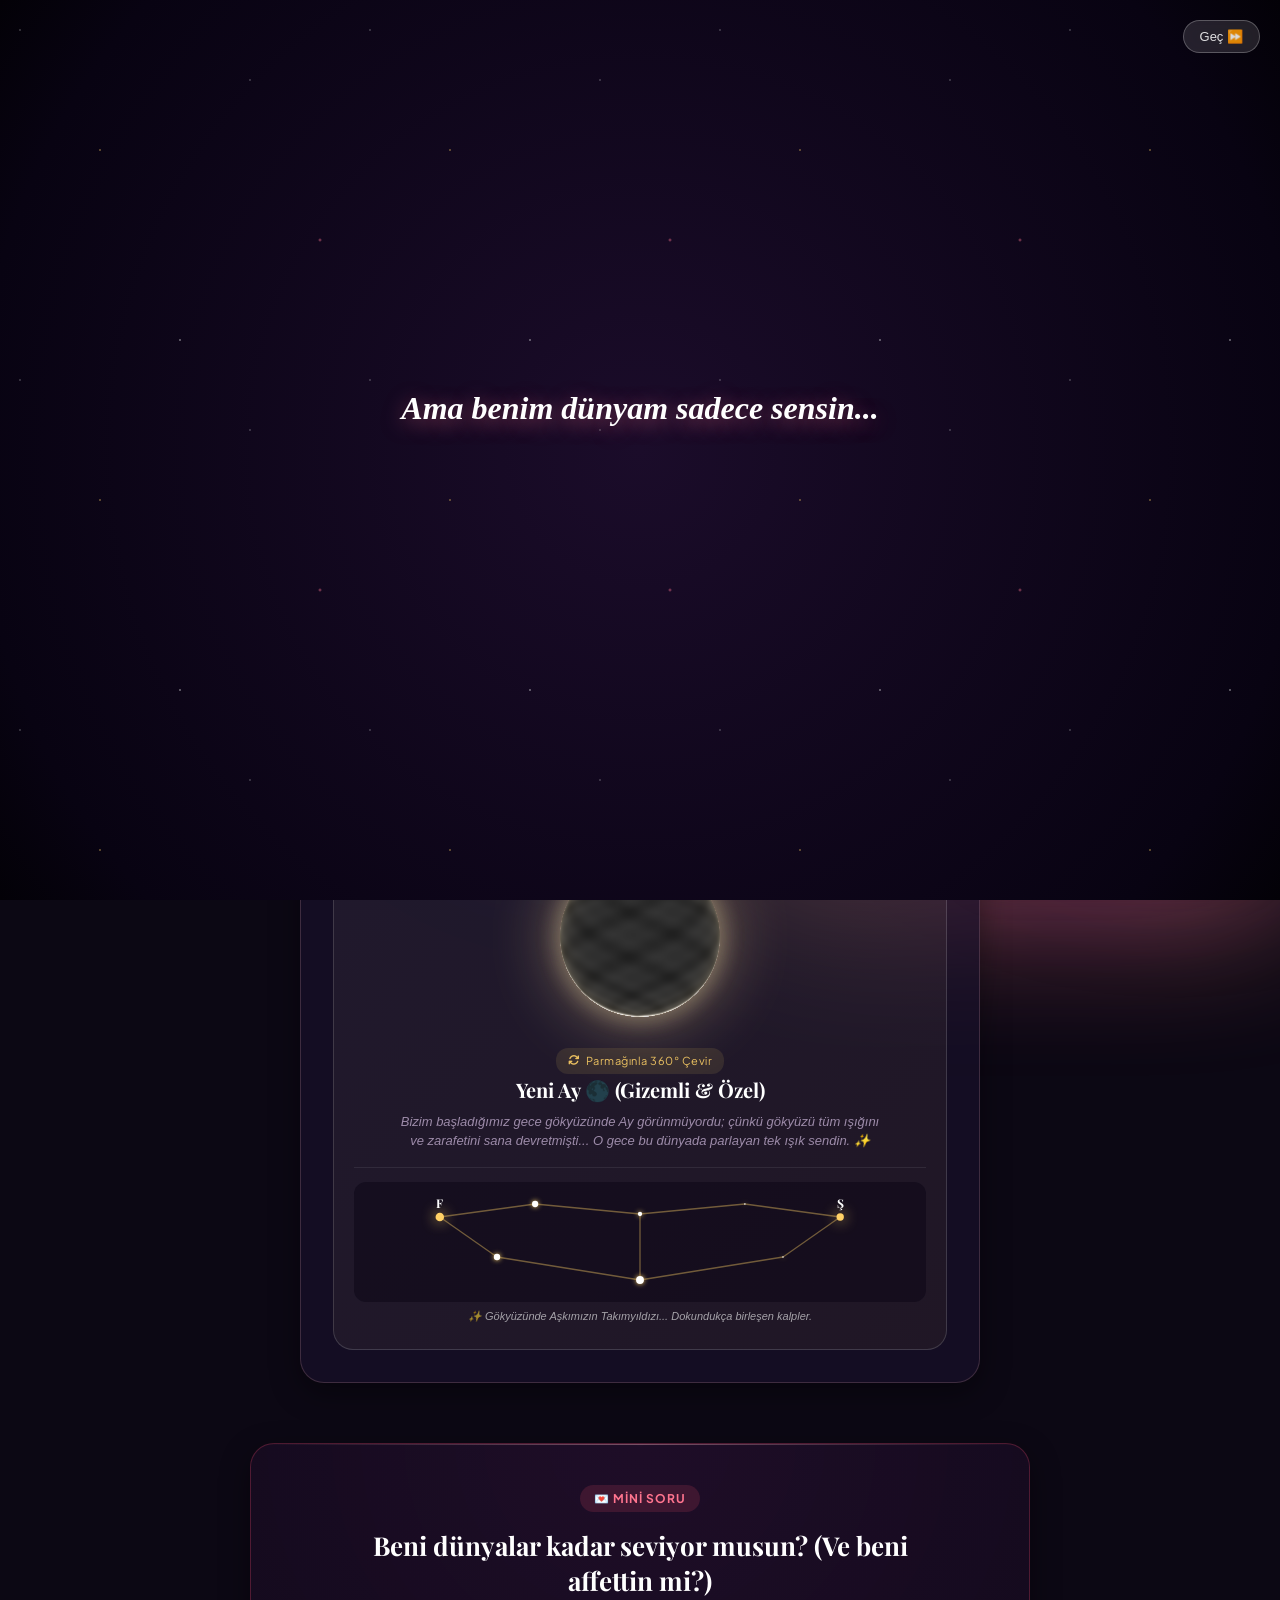
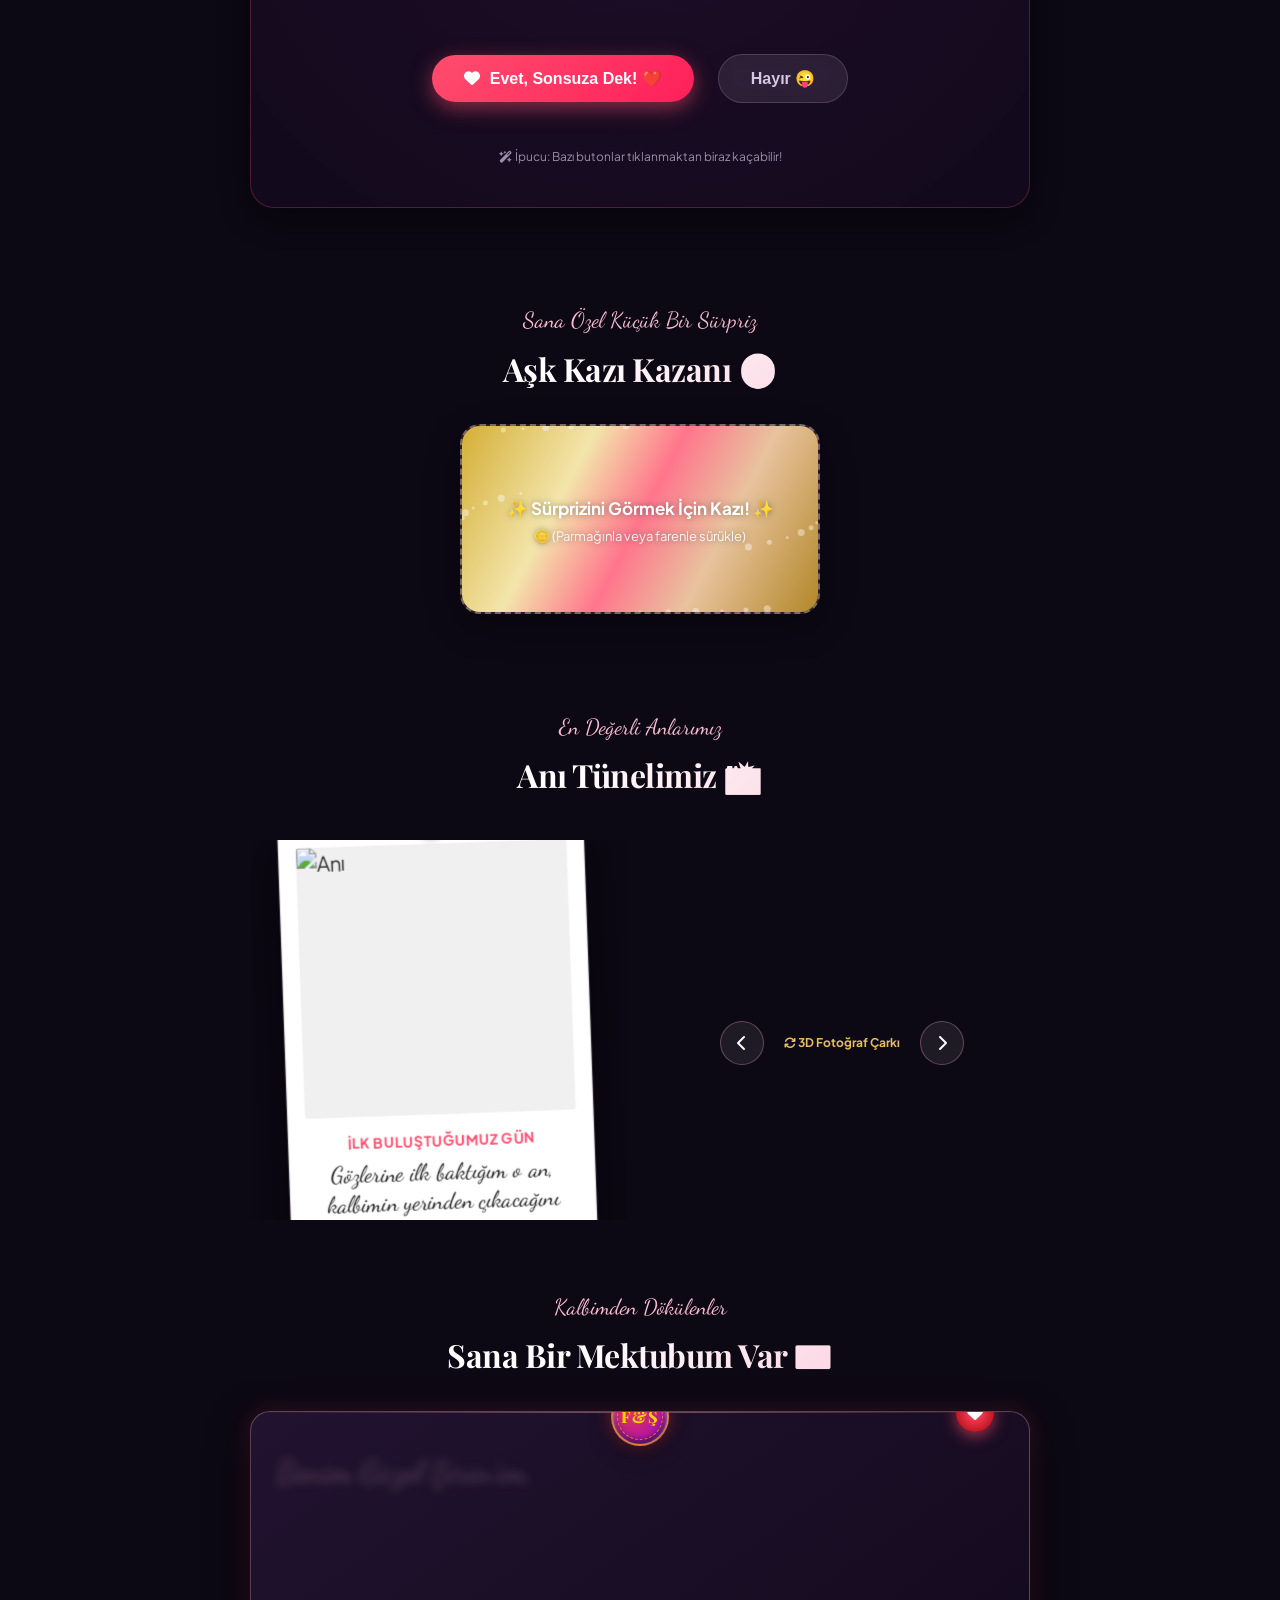
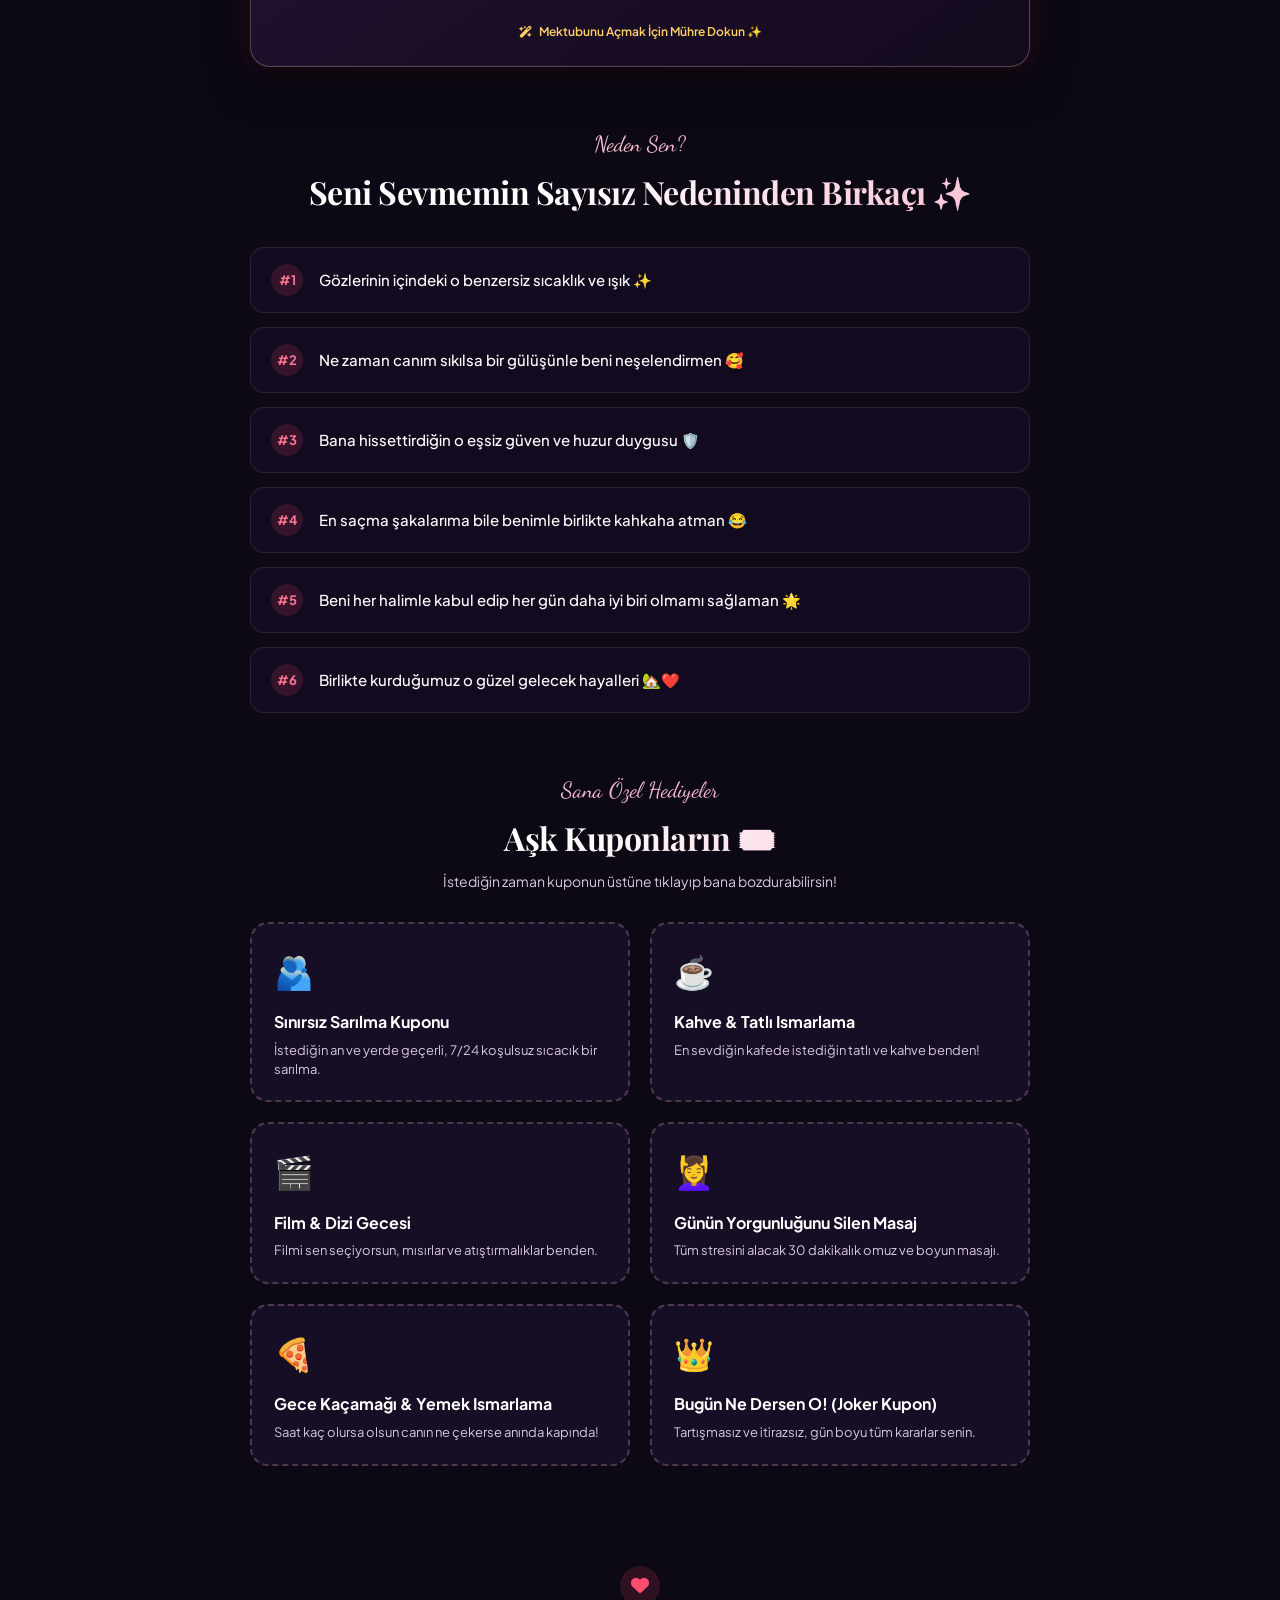
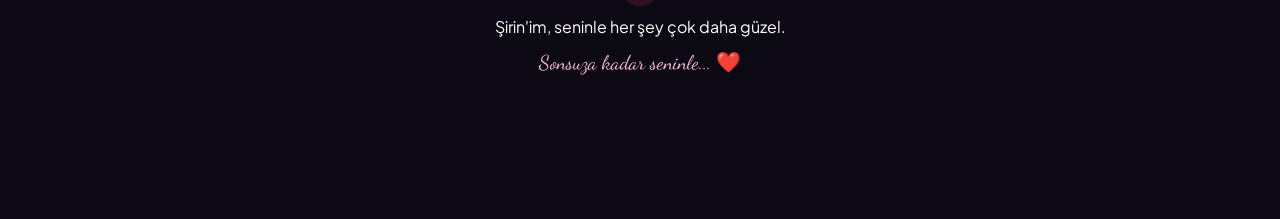
==== commit f3c3d35b: "Add files via upload" ====
--- a/index.html
+++ b/index.html
@@ -1223,6 +1223,59 @@
 // 💖 İNTERAKTİF MOTOR / ROMANTIC INTERACTIVE ENGINE (script.js)
 // ==============================================================================
 
+window.CONFIG = window.CONFIG || {
+    partnerName: "Şirin'im",
+    senderName: "Ferhat",
+    coupleTitle: "Ferhat & Şirin",
+    subTitle: "Seninle geçen her saniye hayatımın en güzel anı...",
+    startDate: "2023-10-14T20:00:00",
+    music: {
+        title: "Bizim Şarkımız",
+        artist: "Sana Özel",
+        url: "https://cdn.pixabay.com/download/audio/2022/05/27/audio_1808fbf07a.mp3?filename=romantic-love-112199.mp3",
+        spotifyUrl: ""
+    },
+    scratchCard: {
+        heading: "🎉 Gizli Aşk Mesajın:",
+        message: "Sen benim bu hayatta başıma gelen en güzel şeysin... ❤️✨"
+    },
+    letter: {
+        heading: "",
+        body: "Hayatıma girdiğin andan itibaren her şey o kadar güzelleşti ki, bazen seni hak edecek ne yaptım diye düşünüyorum.\nGülüşün, sesin, bana olan bakışın dünyadaki her şeye bedel.\n\nİyi ki varsın, iyi ki hayatımdasın. Seni her şeyden çok seviyorum! ❤️"
+    },
+    interactiveQuestion: {
+        question: "Beni dünyalar kadar seviyor musun? (Ve beni affettin mi?)",
+        yesBtn: "Evet, Sonsuza Dek! ❤️",
+        noBtn: "Hayır 😜",
+        successEmoji: "🥰🎉💍",
+        successTitle: "Biliyordum! Seni Çok Seviyorum!",
+        successMessage: "Dünyanın en tatlı, en harika sevgilisi sensin. Artık kaçışın yok, hep benimlesin! ❤️✨"
+    },
+    memories: [
+        { image: "https://images.unsplash.com/photo-1516589178581-6cd7833ae3b2?w=600&auto=format&fit=crop&q=80", date: "İlk Buluştuğumuz Gün", caption: "Gözlerine ilk baktığım o an, kalbimin yerinden çıkacağını sanmıştım..." },
+        { image: "https://images.unsplash.com/photo-1517256064527-09c73fc73e38?w=600&auto=format&fit=crop&q=80", date: "Birlikte İlk Kahvemiz", caption: "Saatlerce konuşup zamanın nasıl geçtiğini hiç anlamamıştık." },
+        { image: "https://images.unsplash.com/photo-1506744038136-46273834b3fb?w=600&auto=format&fit=crop&q=80", date: "Unutulmaz Gün Batımı", caption: "Gökyüzü ne kadar güzelse, senin yanındaki huzur bin kat daha fazlaydı." },
+        { image: "https://images.unsplash.com/photo-1522529599102-193c0d76b5b6?w=600&auto=format&fit=crop&q=80", date: "Her Anımızda Gülümseme", caption: "Birlikte saçmalamayı, çocuk gibi gülmeyi sadece seninle seviyorum." }
+    ],
+    loveReasons: [
+        "Gözlerinin içindeki o benzersiz sıcaklık ve ışık ✨",
+        "Ne zaman canım sıkılsa bir gülüşünle beni neşelendirmen 🥰",
+        "Bana hissettirdiğin o eşsiz güven ve huzur duygusu 🛡️",
+        "En saçma şakalarıma bile benimle birlikte kahkaha atman 😂",
+        "Beni her halimle kabul edip her gün daha iyi biri olmamı sağlaman 🌟",
+        "Birlikte kurduğumuz o güzel gelecek hayalleri 🏡❤️"
+    ],
+    coupons: [
+        { icon: "🫂", title: "Sınırsız Sarılma Kuponu", desc: "İstediğin an ve yerde geçerli, 7/24 koşulsuz sıcacık bir sarılma." },
+        { icon: "☕", title: "Kahve & Tatlı Ismarlama", desc: "En sevdiğin kafede istediğin tatlı ve kahve benden!" },
+        { icon: "🎬", title: "Film & Dizi Gecesi", desc: "Filmi sen seçiyorsun, mısırlar ve atıştırmalıklar benden." },
+        { icon: "💆‍♀️", title: "Günün Yorgunluğunu Silen Masaj", desc: "Tüm stresini alacak 30 dakikalık omuz ve boyun masajı." },
+        { icon: "🍕", title: "Gece Kaçamağı & Yemek Ismarlama", desc: "Saat kaç olursa olsun canın ne çekerse anında kapında!" },
+        { icon: "👑", title: "Bugün Ne Dersen O! (Joker Kupon)", desc: "Tartışmasız ve itirazsız, gün boyu tüm kararlar senin." }
+    ]
+};
+var CONFIG = window.CONFIG;
+
 function safeDecodeBase64(str) {
     if (!str) return "";
     try {
@@ -1333,56 +1386,56 @@
         CONFIG.memories = parsedData.memories;
     }
 
+    // 🎬 SİNEMATİK FRAGMAN & 🔐 6 HANELİ ŞİFRELİ AŞK KASASI (EN İLK VE EN ÖNCELİKLİ ÇALIŞIR)
+    try { initCinematicIntroAndVault(); } catch(e) { console.error("Vault intro error:", e); }
+
     // 2. METİNLERİ VE BİLGİLERİ DOLDURMA
-    initTextContents();
+    try { initTextContents(); } catch(e) { console.error(e); }
 
     // 3. AŞK SAYACINI BAŞLATMA
-    initLoveTimer();
+    try { initLoveTimer(); } catch(e) { console.error(e); }
 
     // 4. MÜZİK ÇALAR & İLK TIKLAMA YÖNETİMİ
-    initMusicPlayer();
+    try { initMusicPlayer(); } catch(e) { console.error(e); }
 
     // 5. KAÇAN BUTON & İNTERAKTİF AF/SEVGİ OYUNU
-    initInteractiveGame();
+    try { initInteractiveGame(); } catch(e) { console.error(e); }
 
     // 5.5 🪙 KAZI KAZAN SÜRPRİZ KARTI
-    initScratchCard();
+    try { initScratchCard(); } catch(e) { console.error(e); }
 
     // 6. POLAROID GALERİSİ
-    initPolaroidGallery();
+    try { initPolaroidGallery(); } catch(e) { console.error(e); }
 
     // 7. DAKTİLO MEKTUP (SCROLL İLE TETİKLENEN)
-    initTypewriterLetter();
+    try { initTypewriterLetter(); } catch(e) { console.error(e); }
 
     // 8. SENİ SEVMEMİN NEDENLERİ
-    initLoveReasons();
+    try { initLoveReasons(); } catch(e) { console.error(e); }
 
     // 9. SEVGİ KUPONLARI
-    initCoupons();
+    try { initCoupons(); } catch(e) { console.error(e); }
 
     // 10. UÇUŞAN KALPLER ARKA PLANI
-    startFloatingHearts();
+    try { startFloatingHearts(); } catch(e) { console.error(e); }
 
     // 11. 🌙 O GECE GÖKYÜZÜ / AYIN EVRESİ
-    initMoonPhase();
-
-    // 12. 🎬 SİNEMATİK FRAGMAN & 🔐 6 HANELİ ŞİFRELİ AŞK KASASI
-    initCinematicIntroAndVault();
-
-    // 13. 🌊 AKIŞKAN SIVI CAM & AURORA ARKA PLANI
-    initFluidAuroraBackground();
-
-    // 14. 🃏 APPLE PARALLAX 3D GLASS KARTLAR
-    initAppleParallax3D();
-
-    // 15. ⏳ 3D ALTIN KUM SAATİ & 💎 KRİSTAL KALP MADALYON
-    initHourglassAndGem();
-
-    // 16. ✨ DOKUNMATİK 3D YILDIZ TOZU VE PARÇACIK PATLAMASI
-    initTouchParticleStardust();
-
-    // 17. 🎵 3D NEON SES DALGALARI
-    initAudioVisualizer();
+    try { initMoonPhase(); } catch(e) { console.error(e); }
+
+    // 12. 🌊 AKIŞKAN SIVI CAM & AURORA ARKA PLANI
+    try { initFluidAuroraBackground(); } catch(e) { console.error(e); }
+
+    // 13. 🃏 APPLE PARALLAX 3D GLASS KARTLAR
+    try { initAppleParallax3D(); } catch(e) { console.error(e); }
+
+    // 14. ⏳ 3D ALTIN KUM SAATİ & 💎 KRİSTAL KALP MADALYON
+    try { initHourglassAndGem(); } catch(e) { console.error(e); }
+
+    // 15. ✨ DOKUNMATİK 3D YILDIZ TOZU VE PARÇACIK PATLAMASI
+    try { initTouchParticleStardust(); } catch(e) { console.error(e); }
+
+    // 16. 🎵 3D NEON SES DALGALARI
+    try { initAudioVisualizer(); } catch(e) { console.error(e); }
 }
 
 if (document.readyState === "loading") {
@@ -1964,9 +2017,11 @@
 // ==============================================================================
 function initCoupons() {
     const grid = document.getElementById("couponsGrid");
+    if (!grid) return;
     grid.innerHTML = "";
 
-    CONFIG.coupons.forEach((coupon) => {
+    const coupons = CONFIG.coupons || [];
+    coupons.forEach((coupon) => {
         const card = document.createElement("div");
         card.className = "coupon-card";
         card.innerHTML = `
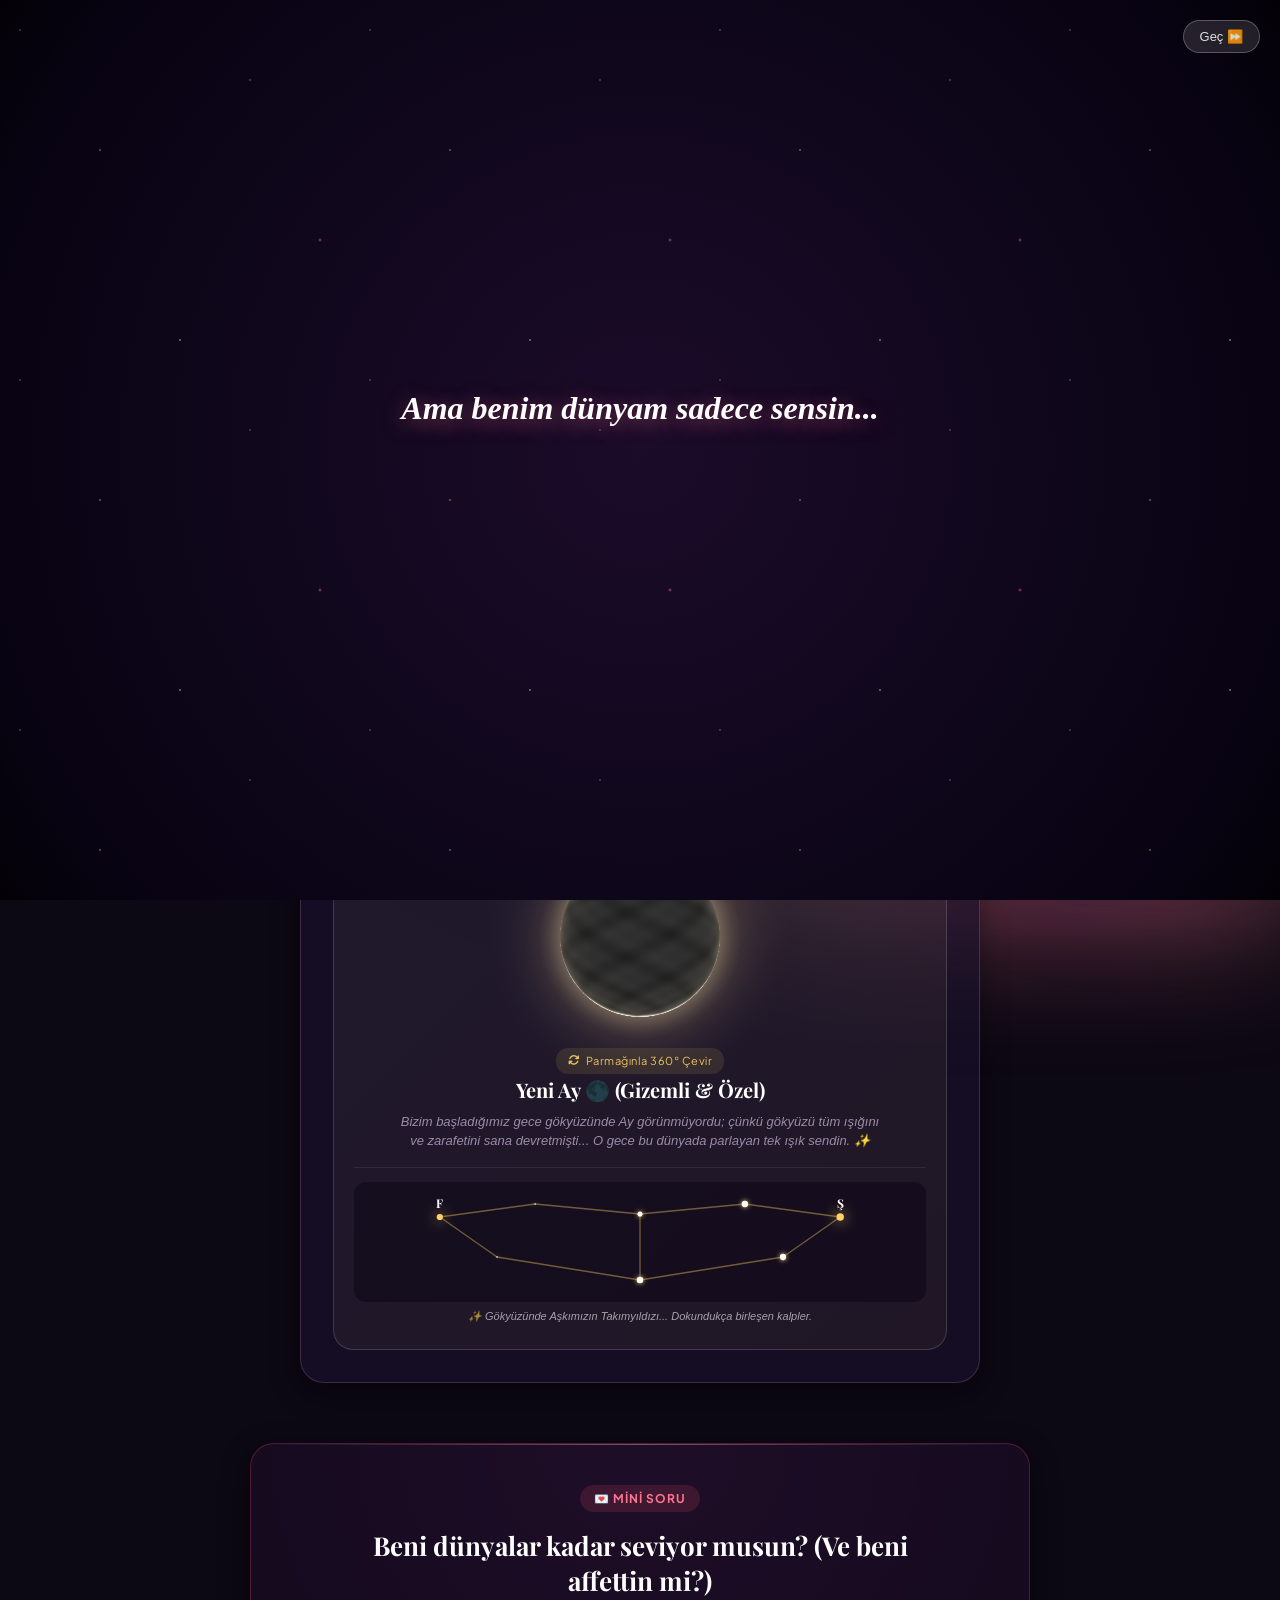
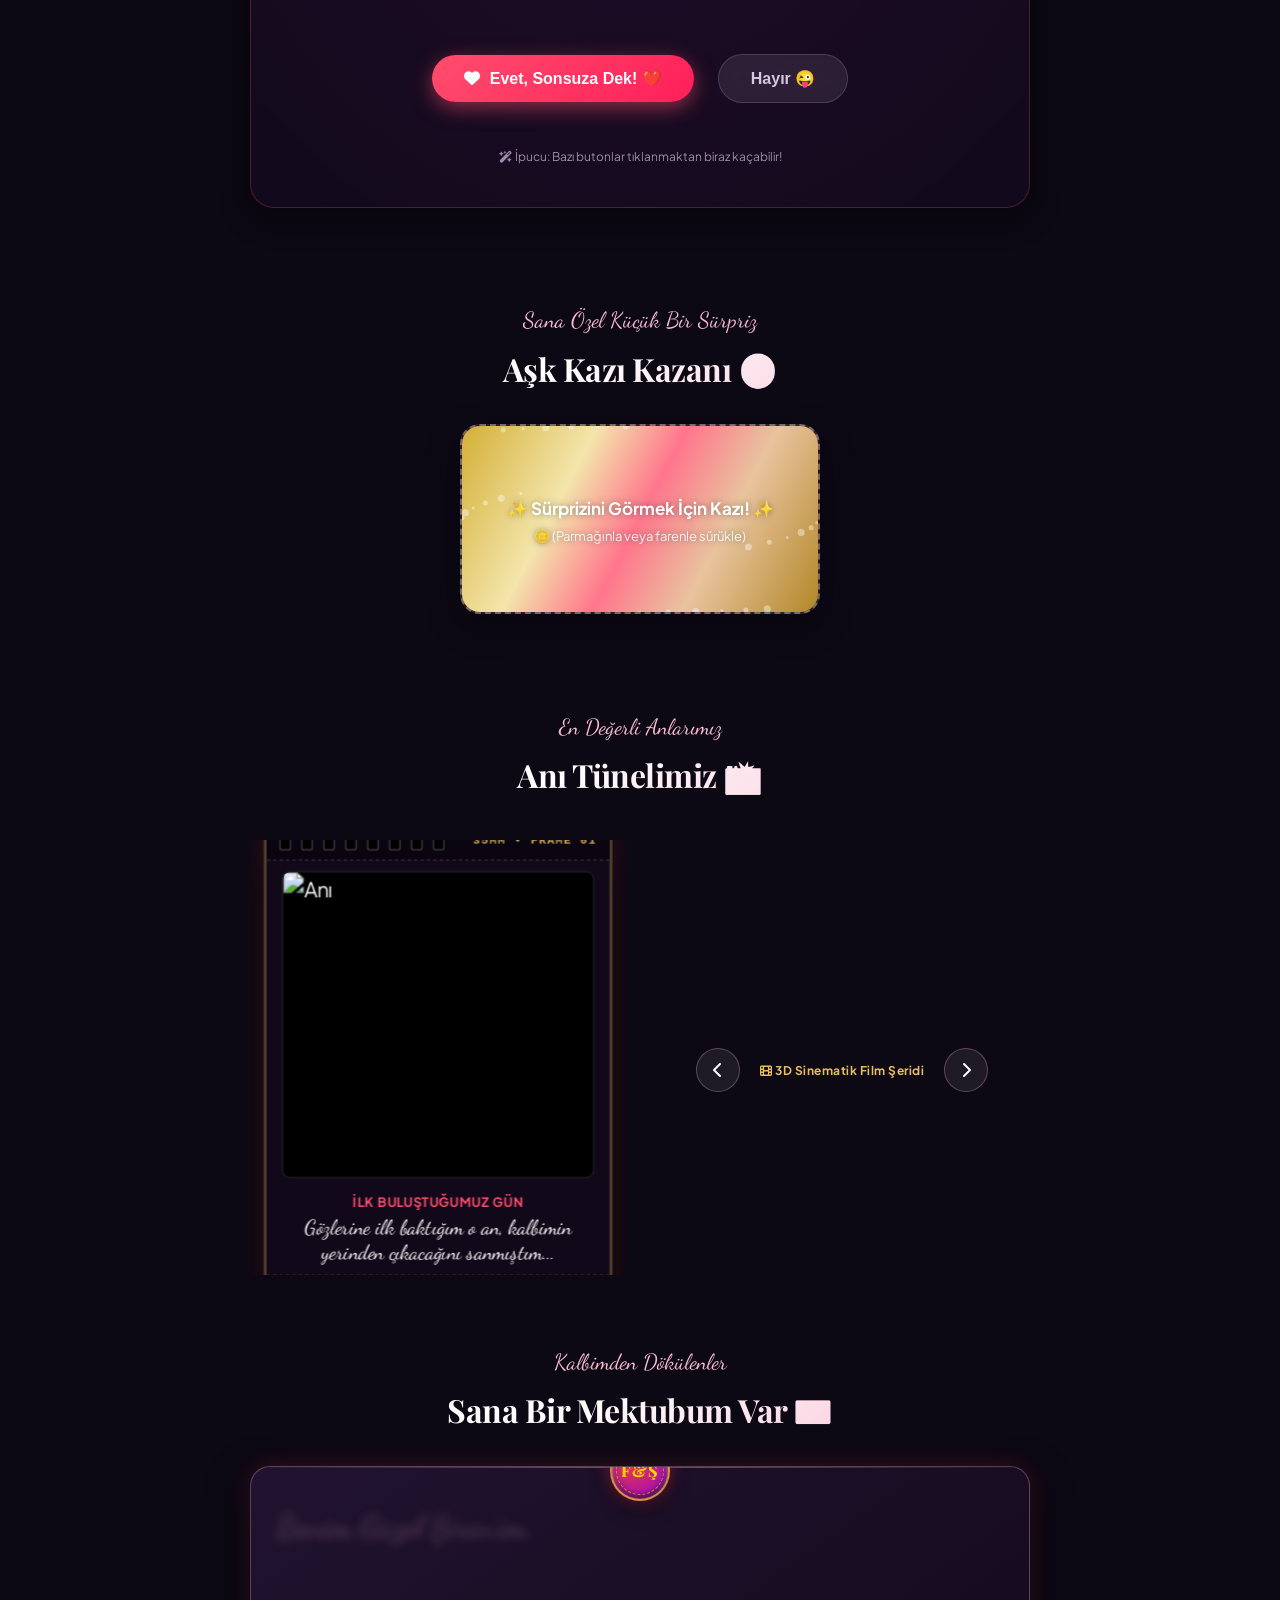
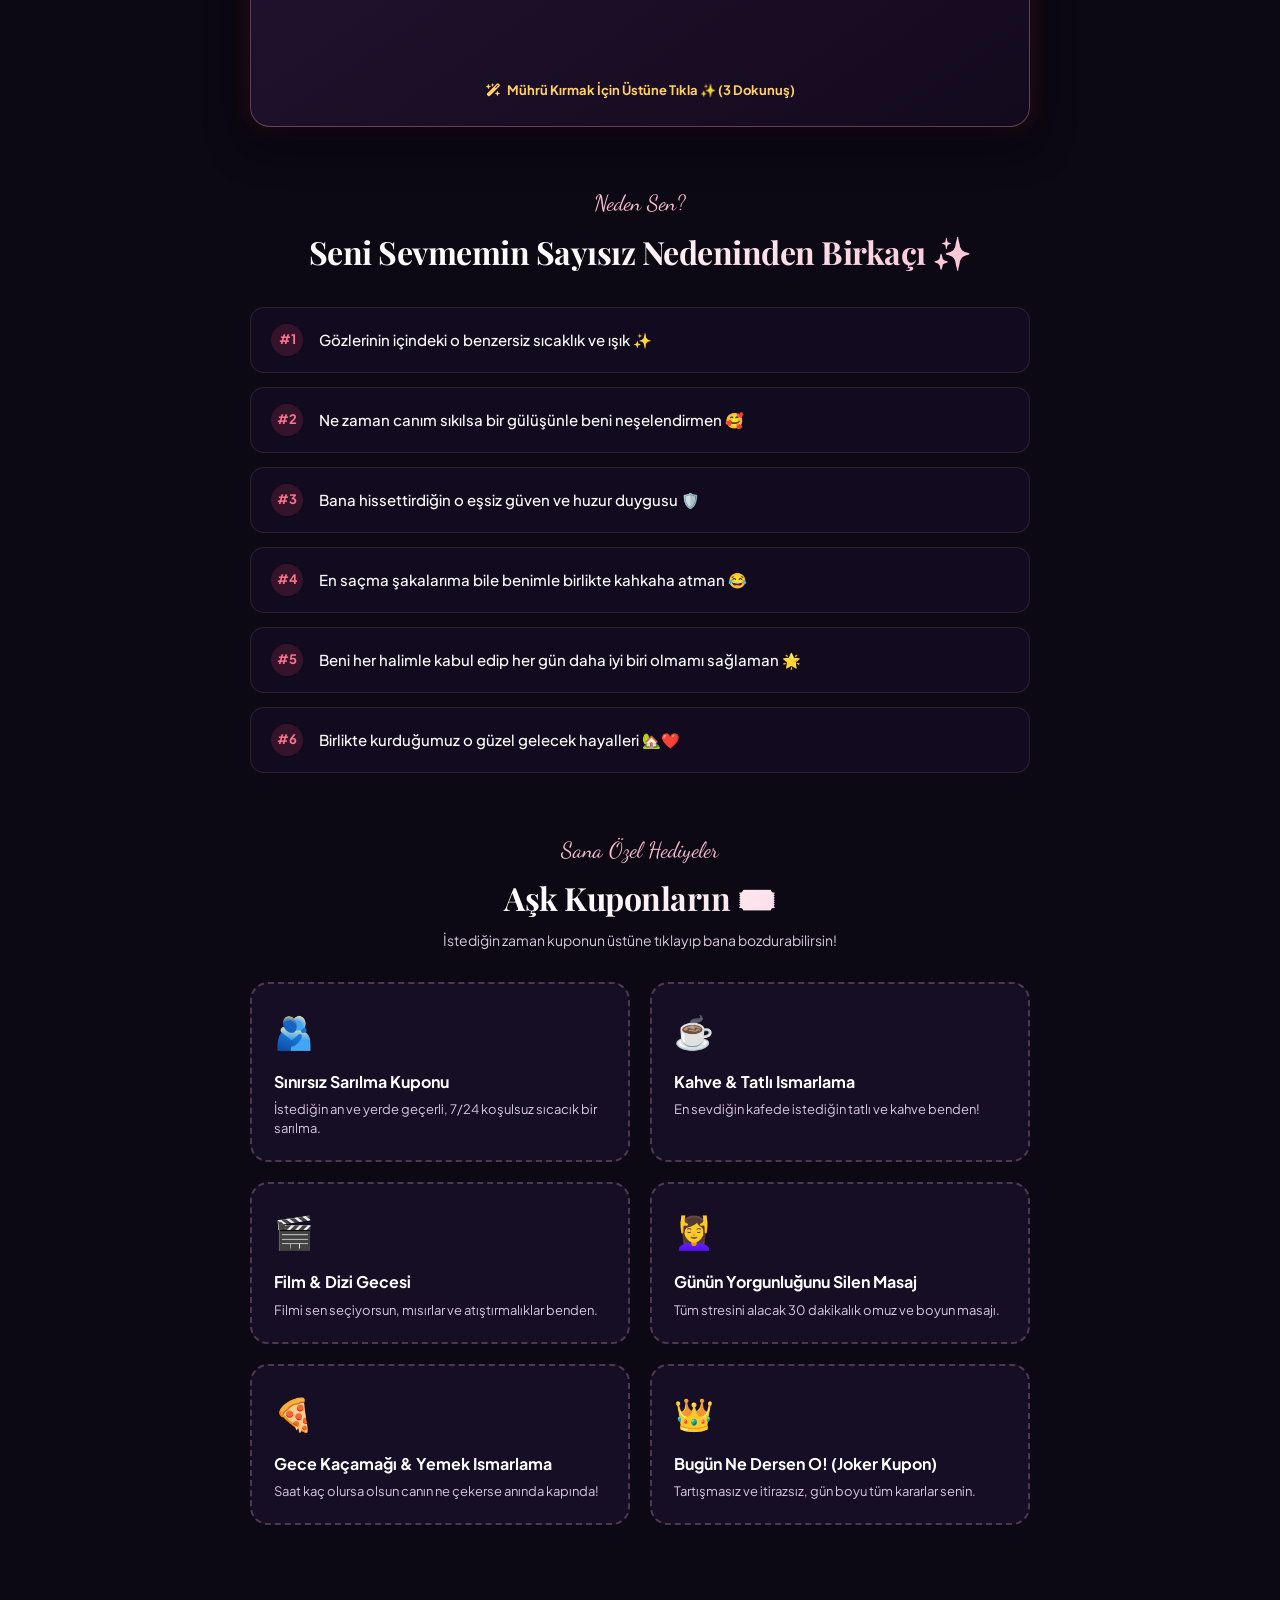
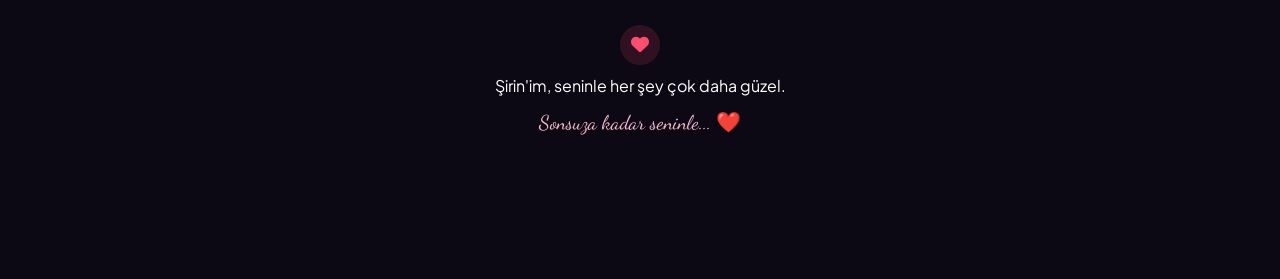
==== commit 2bf215b2: "Add files via upload" ====
--- a/index.html
+++ b/index.html
@@ -16,7 +16,7 @@
     <link rel="stylesheet" href="https://cdnjs.cloudflare.com/ajax/libs/font-awesome/6.4.0/css/all.min.css">
     <!-- Canvas Confetti -->
     <script src="https://cdn.jsdelivr.net/npm/canvas-confetti@1.6.0/dist/confetti.browser.min.js"></script>
-    <link rel="stylesheet" href="style.css?v=10.0">
+    <link rel="stylesheet" href="style.css?v=11.0">
     <style>
         /* 🎬 SİNEMATİK FRAGMAN & 🔐 6 HANELİ ŞİFRELİ AŞK KASASI (Dahili ve Sıfır Önbellek Garantili) */
         body.cinematic-active {
@@ -424,6 +424,8 @@
             font-style: italic;
         }
     
+
+.letter-seal { display: none !important; }
 /* ==============================================================================
    🌟 VIP & LUXURY 3D INTERACTIVE SUITE (Awwwards / Apple Vision Pro Grade)
    ============================================================================== */
@@ -715,32 +717,34 @@
 
 .wax-seal-wrapper {
     position: absolute;
-    top: -24px;
+    top: -26px;
     left: 50%;
     transform: translateX(-50%);
-    z-index: 20;
+    z-index: 25;
     cursor: pointer;
-    transition: transform 0.3s ease;
+    transition: transform 0.25s ease;
+    user-select: none;
+    -webkit-user-select: none;
 }
 
 .wax-seal-wrapper:hover {
-    transform: translateX(-50%) scale(1.1);
+    transform: translateX(-50%) scale(1.08);
 }
 
 .wax-seal-stamp {
-    width: 58px;
-    height: 58px;
+    width: 60px;
+    height: 60px;
     border-radius: 50%;
     background: radial-gradient(circle at 35% 35%, #e63946 0%, #b5179e 60%, #560bad 100%);
     box-shadow: 0 6px 20px rgba(0, 0, 0, 0.5), 0 0 15px rgba(230, 57, 70, 0.6), inset 0 2px 4px rgba(255, 255, 255, 0.5), inset 0 -3px 6px rgba(0, 0, 0, 0.6);
-    border: 2px solid rgba(255, 215, 0, 0.5);
+    border: 2px solid rgba(255, 215, 0, 0.6);
     display: flex;
     align-items: center;
     justify-content: center;
     color: #ffd700;
-    font-size: 22px;
+    font-size: 20px;
     position: relative;
-    transition: all 0.4s cubic-bezier(0.175, 0.885, 0.32, 1.275);
+    transition: all 0.3s cubic-bezier(0.175, 0.885, 0.32, 1.275);
 }
 
 .wax-seal-stamp::before {
@@ -751,28 +755,86 @@
     border-radius: 50%;
 }
 
+/* 1. Tık Çatlağı */
+.wax-seal-wrapper.crack-1 .wax-seal-stamp {
+    transform: scale(0.96) rotate(4deg);
+    box-shadow: 0 4px 18px rgba(230, 57, 70, 0.8), 0 0 8px rgba(255, 209, 102, 0.6);
+    animation: sealWobble 0.28s ease;
+}
+
+.wax-seal-wrapper.crack-1 .wax-seal-stamp::after {
+    content: '';
+    position: absolute;
+    top: 6px;
+    left: 48%;
+    width: 3px;
+    height: 48px;
+    background: linear-gradient(to bottom, #ffd166 0%, #ffffff 50%, #ffd166 100%);
+    box-shadow: 0 0 8px #ffd166;
+    transform: rotate(-15deg);
+    border-radius: 2px;
+    pointer-events: none;
+}
+
+/* 2. Tık Derin Çatlağı */
+.wax-seal-wrapper.crack-2 .wax-seal-stamp {
+    transform: scale(0.92) rotate(-6deg);
+    box-shadow: 0 4px 25px rgba(255, 77, 109, 0.9), 0 0 15px rgba(255, 209, 102, 0.9);
+    animation: sealWobbleDeep 0.32s ease;
+}
+
+.wax-seal-wrapper.crack-2 .wax-seal-stamp::after {
+    content: '';
+    position: absolute;
+    inset: 6px;
+    border-radius: 50%;
+    background: 
+        linear-gradient(45deg, transparent 46%, #ffd166 48%, #ffffff 50%, #ffd166 52%, transparent 54%),
+        linear-gradient(-35deg, transparent 46%, #ffd166 48%, #ffffff 50%, #ffd166 52%, transparent 54%);
+    box-shadow: 0 0 12px #ffd166;
+    pointer-events: none;
+}
+
+@keyframes sealWobble {
+    0% { transform: scale(1) rotate(0deg); }
+    30% { transform: scale(0.9) rotate(-8deg); }
+    70% { transform: scale(1.05) rotate(6deg); }
+    100% { transform: scale(0.96) rotate(4deg); }
+}
+
+@keyframes sealWobbleDeep {
+    0% { transform: scale(0.96) rotate(4deg); }
+    25% { transform: scale(0.88) rotate(12deg); }
+    50% { transform: scale(1.08) rotate(-10deg); }
+    75% { transform: scale(0.9) rotate(6deg); }
+    100% { transform: scale(0.92) rotate(-6deg); }
+}
+
+/* 3. Tık Parçalanma */
 .wax-seal-wrapper.broken .wax-seal-stamp {
-    transform: scale(0.6) rotate(45deg);
+    transform: scale(0) rotate(120deg);
     opacity: 0;
     pointer-events: none;
+    transition: all 0.45s cubic-bezier(0.6, -0.28, 0.735, 0.045);
 }
 
 .wax-seal-hint {
-    font-size: 12px;
+    font-size: 13px;
     color: #ffd166;
     text-align: center;
-    margin-top: 15px;
+    margin-top: 18px;
     display: flex;
     align-items: center;
     justify-content: center;
     gap: 6px;
-    font-weight: 600;
+    font-weight: 700;
     animation: sealGlow 2s infinite alternate;
+    cursor: pointer;
 }
 
 @keyframes sealGlow {
-    0% { opacity: 0.7; }
-    100% { opacity: 1; text-shadow: 0 0 10px rgba(255, 209, 102, 0.8); }
+    0% { opacity: 0.75; }
+    100% { opacity: 1; text-shadow: 0 0 12px rgba(255, 209, 102, 0.85); }
 }
 
 .envelope-letter-body {
@@ -799,34 +861,139 @@
     display: none;
 }
 
-/* 8. 🎡 3D SİLİNDİR POLAROID ÇARKI (3D Cylinder Carousel) */
-.polaroid-3d-stage {
+/* 8. 🎞️ 3D SİNEMATİK FİLM ŞERİDİ (Continuous 35mm Film Ribbon) */
+.filmstrip-3d-stage {
     perspective: 1200px;
     width: 100%;
-    padding: 30px 0 20px;
+    padding: 35px 0 20px;
     position: relative;
     overflow: hidden;
     touch-action: pan-y;
-}
-
-.polaroid-cylinder {
+    user-select: none;
+    -webkit-user-select: none;
+}
+
+.filmstrip-ribbon {
     position: relative;
-    width: 240px;
-    height: 330px;
+    width: 270px;
+    height: 380px;
     margin: 0 auto;
     transform-style: preserve-3d;
-    transition: transform 0.5s cubic-bezier(0.2, 0.8, 0.2, 1);
-}
-
-.polaroid-cylinder-item {
+    will-change: transform;
+    transform: translate3d(0, 0, 0);
+    transition: transform 0.45s cubic-bezier(0.16, 1, 0.3, 1);
+}
+
+.filmstrip-frame {
     position: absolute;
     top: 0;
     left: 0;
-    width: 240px;
-    height: 330px;
+    width: 270px;
+    height: 380px;
     backface-visibility: hidden;
     -webkit-backface-visibility: hidden;
     transform-origin: center center;
+    background: #11091a;
+    border-radius: 12px;
+    box-shadow: 0 15px 40px rgba(0, 0, 0, 0.8), 0 0 25px rgba(255, 77, 109, 0.25);
+    border: 2px solid rgba(255, 209, 102, 0.3);
+    display: flex;
+    flex-direction: column;
+    overflow: hidden;
+    cursor: pointer;
+    transition: border-color 0.3s ease, box-shadow 0.3s ease;
+}
+
+.filmstrip-frame:hover {
+    border-color: #ffd166;
+    box-shadow: 0 20px 50px rgba(255, 209, 102, 0.45);
+}
+
+/* Film Şeridi Perforasyon Delikleri */
+.film-sprocket-track {
+    height: 28px;
+    background: #0a0510;
+    display: flex;
+    align-items: center;
+    justify-content: space-between;
+    padding: 0 10px;
+    border-bottom: 1px dashed rgba(255, 255, 255, 0.15);
+    position: relative;
+}
+
+.film-sprocket-track.bottom-track {
+    border-bottom: none;
+    border-top: 1px dashed rgba(255, 255, 255, 0.15);
+    margin-top: auto;
+}
+
+.sprocket-holes-row {
+    display: flex;
+    gap: 8px;
+    align-items: center;
+}
+
+.sprocket-hole {
+    width: 9px;
+    height: 14px;
+    background: #000000;
+    border: 1px solid rgba(255, 255, 255, 0.25);
+    border-radius: 2px;
+    box-shadow: inset 0 1px 3px rgba(0, 0, 0, 0.9);
+}
+
+.film-meta-tag {
+    font-size: 9px;
+    font-weight: 800;
+    letter-spacing: 1px;
+    color: rgba(255, 209, 102, 0.85);
+    font-family: monospace;
+    text-transform: uppercase;
+}
+
+.film-photo-window {
+    position: relative;
+    width: calc(100% - 24px);
+    margin: 8px auto 6px;
+    aspect-ratio: 1 / 1;
+    overflow: hidden;
+    border-radius: 6px;
+    background: #000;
+    box-shadow: inset 0 0 12px rgba(0, 0, 0, 0.8);
+    border: 1px solid rgba(255, 255, 255, 0.12);
+}
+
+.film-photo-window img {
+    width: 100%;
+    height: 100%;
+    object-fit: cover;
+    transition: transform 0.5s ease;
+}
+
+.filmstrip-frame:hover .film-photo-window img {
+    transform: scale(1.06);
+}
+
+.film-caption-area {
+    padding: 4px 14px 6px;
+    text-align: center;
+}
+
+.film-date-badge {
+    font-size: 10px;
+    font-weight: 700;
+    color: var(--primary);
+    text-transform: uppercase;
+    letter-spacing: 0.5px;
+    display: block;
+    margin-bottom: 2px;
+}
+
+.film-caption-text {
+    font-family: var(--font-handwriting);
+    font-size: 16px;
+    color: #ffffff;
+    line-height: 1.25;
 }
 
 .cylinder-controls {
@@ -1767,6 +1934,9 @@
 // ==============================================================================
 // 📸 POLAROID ANI GALERİSİ & RESİM BÜYÜTME
 // ==============================================================================
+// ==============================================================================
+// 🎞️ 3D SİNEMATİK FİLM ŞERİDİ (Continuous 35mm Celluloid Ribbon)
+// ==============================================================================
 function initPolaroidGallery() {
     const gallery = document.getElementById("polaroidGallery");
     const imageModal = document.getElementById("imageModal");
@@ -1792,38 +1962,52 @@
         { image: backupPhotos[3], date: "Her Anımızda Gülümseme", caption: "Birlikte çocuk gibi gülmeyi seviyorum..." }
     ];
 
-    // 3D Silindir Sahnesi
+    // 3D Sinematik Film Sahnesi
     const stage = document.createElement("div");
-    stage.className = "polaroid-3d-stage";
-
-    const cylinder = document.createElement("div");
-    cylinder.className = "polaroid-cylinder";
+    stage.className = "filmstrip-3d-stage";
+
+    const ribbon = document.createElement("div");
+    ribbon.className = "filmstrip-ribbon";
+    ribbon.id = "filmstripRibbon";
 
     const count = memories.length;
     const angleStep = 360 / Math.max(count, 3);
-    const radius = Math.max(260, Math.round((240 / 2) / Math.tan(Math.PI / Math.max(count, 3))));
+    const radius = Math.max(270, Math.round((270 / 2) / Math.tan(Math.PI / Math.max(count, 3))));
 
     memories.forEach((mem, index) => {
         const fallbackImg = backupPhotos[index % backupPhotos.length];
-        const itemWrap = document.createElement("div");
-        itemWrap.className = "polaroid-cylinder-item";
+        const frame = document.createElement("div");
+        frame.className = "filmstrip-frame";
         const curAngle = index * angleStep;
-        itemWrap.style.transform = `rotateY(${curAngle}deg) translateZ(${radius}px)`;
-
-        const card = document.createElement("div");
-        card.className = "polaroid-card holo-foil-card";
-        card.innerHTML = `
-            <div class="polaroid-pin"></div>
-            <div class="polaroid-img-box">
+        frame.style.transform = `rotateY(${curAngle}deg) translateZ(${radius}px)`;
+
+        // 35mm Perforasyon Delikleri
+        const sprocketsHtml = `
+            <div class="sprocket-holes-row">
+                <span class="sprocket-hole"></span><span class="sprocket-hole"></span><span class="sprocket-hole"></span><span class="sprocket-hole"></span>
+                <span class="sprocket-hole"></span><span class="sprocket-hole"></span><span class="sprocket-hole"></span><span class="sprocket-hole"></span>
+            </div>
+        `;
+
+        frame.innerHTML = `
+            <div class="film-sprocket-track">
+                ${sprocketsHtml}
+                <span class="film-meta-tag">35mm • FRAME 0${index + 1}</span>
+            </div>
+            <div class="film-photo-window">
                 <img src="${mem.image || fallbackImg}" onerror="this.onerror=null; this.src='${fallbackImg}';" alt="${mem.title || 'Anı'}" loading="lazy">
             </div>
-            <div class="polaroid-info">
-                <span class="polaroid-date">${mem.date || 'Özel An'}</span>
-                <p class="polaroid-caption">${mem.caption || ''}</p>
+            <div class="film-caption-area">
+                <span class="film-date-badge">${mem.date || 'Özel An'}</span>
+                <p class="film-caption-text">${mem.caption || ''}</p>
+            </div>
+            <div class="film-sprocket-track bottom-track">
+                ${sprocketsHtml}
+                <span class="film-meta-tag">KODAK • ROMANCE</span>
             </div>
         `;
 
-        card.addEventListener("click", () => {
+        frame.addEventListener("click", () => {
             if (modalImagePreview) modalImagePreview.src = mem.image || fallbackImg;
             if (modalImageDate) modalImageDate.textContent = mem.date || '';
             if (modalImageText) modalImageText.textContent = mem.caption || '';
@@ -1831,64 +2015,84 @@
             if (navigator.vibrate) navigator.vibrate(25);
         });
 
-        itemWrap.appendChild(card);
-        cylinder.appendChild(itemWrap);
+        ribbon.appendChild(frame);
     });
 
-    stage.appendChild(cylinder);
-
-    // 3D Çark Kontrolleri
+    stage.appendChild(ribbon);
+
+    // Çevirme Kontrolleri
     const controls = document.createElement("div");
     controls.className = "cylinder-controls";
     controls.innerHTML = `
-        <button class="cyl-btn" id="cylPrevBtn" title="Önceki Anı"><i class="fa-solid fa-chevron-left"></i></button>
-        <span style="font-size:12px; color:rgba(255,209,102,0.9); font-weight:700;"><i class="fa-solid fa-arrows-rotate"></i> 3D Fotoğraf Çarkı</span>
-        <button class="cyl-btn" id="cylNextBtn" title="Sonraki Anı"><i class="fa-solid fa-chevron-right"></i></button>
+        <button class="cyl-btn" id="filmPrevBtn" title="Önceki Kare"><i class="fa-solid fa-chevron-left"></i></button>
+        <span style="font-size:12px; color:rgba(255,209,102,0.9); font-weight:700; letter-spacing:0.5px;"><i class="fa-solid fa-film"></i> 3D Sinematik Film Şeridi</span>
+        <button class="cyl-btn" id="filmNextBtn" title="Sonraki Kare"><i class="fa-solid fa-chevron-right"></i></button>
     `;
 
     gallery.appendChild(stage);
     gallery.appendChild(controls);
 
-    let curRotation = 0;
-    function updateCylinderRotation() {
-        cylinder.style.transform = `rotateY(${curRotation}deg)`;
-    }
-
-    const prevBtn = controls.querySelector("#cylPrevBtn");
-    const nextBtn = controls.querySelector("#cylNextBtn");
+    // ⚡ 144Hz Akıcı Yay Fiziği (Fluid Spring RAF Loop)
+    let currentRotation = 0;
+    let targetRotation = 0;
+    let isDragging = false;
+    let dragStartX = 0;
+    let startRotation = 0;
+
+    function renderFilmstrip() {
+        currentRotation += (targetRotation - currentRotation) * 0.14;
+        ribbon.style.transform = `translate3d(0,0,0) rotateY(${currentRotation}deg)`;
+        requestAnimationFrame(renderFilmstrip);
+    }
+    requestAnimationFrame(renderFilmstrip);
+
+    const prevBtn = controls.querySelector("#filmPrevBtn");
+    const nextBtn = controls.querySelector("#filmNextBtn");
     if (prevBtn) prevBtn.addEventListener("click", () => {
-        curRotation += angleStep;
-        updateCylinderRotation();
+        targetRotation += angleStep;
         if (navigator.vibrate) navigator.vibrate(15);
     });
     if (nextBtn) nextBtn.addEventListener("click", () => {
-        curRotation -= angleStep;
-        updateCylinderRotation();
+        targetRotation -= angleStep;
         if (navigator.vibrate) navigator.vibrate(15);
     });
 
-    // Mobil Touch Swipe (Parmağınla 3D Çarkı Çevir)
-    let touchStartX = 0;
-    let isSwiping = false;
+    // Touch & Mouse 3D Film Şeridi Kaydırma
     stage.addEventListener("touchstart", (e) => {
-        touchStartX = e.touches[0].clientX;
-        isSwiping = true;
+        isDragging = true;
+        dragStartX = e.touches[0].clientX;
+        startRotation = targetRotation;
     }, { passive: true });
 
     stage.addEventListener("touchmove", (e) => {
-        if (!isSwiping) return;
-        const diffX = e.touches[0].clientX - touchStartX;
-        if (Math.abs(diffX) > 45) {
-            if (diffX > 0) curRotation += angleStep;
-            else curRotation -= angleStep;
-            updateCylinderRotation();
-            touchStartX = e.touches[0].clientX;
-            isSwiping = false;
-            if (navigator.vibrate) navigator.vibrate(20);
-        }
+        if (!isDragging) return;
+        const deltaX = e.touches[0].clientX - dragStartX;
+        targetRotation = startRotation + (deltaX * 0.4);
     }, { passive: true });
 
-    stage.addEventListener("touchend", () => { isSwiping = false; });
+    stage.addEventListener("touchend", () => {
+        if (!isDragging) return;
+        isDragging = false;
+        // En yakın kareye kilitle
+        targetRotation = Math.round(targetRotation / angleStep) * angleStep;
+    });
+
+    // Mouse drag desteği (Masaüstü için)
+    stage.addEventListener("mousedown", (e) => {
+        isDragging = true;
+        dragStartX = e.clientX;
+        startRotation = targetRotation;
+    });
+    window.addEventListener("mousemove", (e) => {
+        if (!isDragging) return;
+        const deltaX = e.clientX - dragStartX;
+        targetRotation = startRotation + (deltaX * 0.35);
+    });
+    window.addEventListener("mouseup", () => {
+        if (!isDragging) return;
+        isDragging = false;
+        targetRotation = Math.round(targetRotation / angleStep) * angleStep;
+    });
 
     if (imageModalClose) {
         imageModalClose.addEventListener("click", () => {
@@ -1906,31 +2110,34 @@
 }
 
 // ==============================================================================
-// 💌 DAKTİLO EFEKTLİ ROMANTİK MEKTUP
+// 💌 DAKTİLO EFEKTLİ ROMANTİK MEKTUP (3 Aşamalı Balmumu Çatlama)
 // ==============================================================================
 function initTypewriterLetter() {
     const letterTextElem = document.getElementById("typewriterText");
     const letterEnvelope = document.querySelector(".letter-envelope");
     const fullText = CONFIG.letter.body;
     let isTyped = false;
-
-    // 3D Balmumu Mühürlü Zarf Yapısı Entegrasyonu
+    let sealTapCount = 0;
+
     if (letterEnvelope) {
+        // Eski taşan kalp ikonunu kaldır
+        const oldSeal = letterEnvelope.querySelector(".letter-seal");
+        if (oldSeal) oldSeal.remove();
+
         letterEnvelope.classList.add("envelope-3d-box", "sealed");
 
-        // Balmumu Mühür Damgası
+        // 3D Balmumu Mühür Damgası
         let waxWrap = letterEnvelope.querySelector(".wax-seal-wrapper");
         if (!waxWrap) {
             waxWrap = document.createElement("div");
             waxWrap.className = "wax-seal-wrapper";
             
-            // Baş harfler monogramı (Ferhat & Şirin -> F & Ş)
             const pInit = (CONFIG.partnerName || "Ş")[0].toUpperCase();
             const sInit = (CONFIG.senderName || "F")[0].toUpperCase();
             const monogram = `${sInit}&${pInit}`;
 
             waxWrap.innerHTML = `
-                <div class="wax-seal-stamp" title="Mührü Kır ve Aç">
+                <div class="wax-seal-stamp" title="Mühre Tıkla ve Çatlat">
                     <span style="font-family:'Playfair Display',serif; font-size:16px; font-weight:800; letter-spacing:1px;">${monogram}</span>
                 </div>
             `;
@@ -1942,36 +2149,50 @@
         if (!hint) {
             hint = document.createElement("div");
             hint.className = "wax-seal-hint";
-            hint.innerHTML = `<i class="fa-solid fa-wand-magic-sparkles"></i> Mektubunu Açmak İçin Mühre Dokun ✨`;
+            hint.innerHTML = `<i class="fa-solid fa-wand-magic-sparkles"></i> Mührü Kırmak İçin Üstüne Tıkla ✨ (3 Dokunuş)`;
             letterEnvelope.appendChild(hint);
         }
 
         const letterContent = letterEnvelope.querySelector(".letter-content");
         if (letterContent) letterContent.classList.add("envelope-letter-body");
 
-        function openEnvelopeAndType() {
+        // SADECE MÜHRE TIKLANDIĞINDA ÇALIŞIR
+        waxWrap.addEventListener("click", (e) => {
+            e.stopPropagation();
             if (letterEnvelope.classList.contains("unsealed")) return;
-            letterEnvelope.classList.remove("sealed");
-            letterEnvelope.classList.add("unsealed");
-            if (waxWrap) waxWrap.classList.add("broken");
-
-            if (navigator.vibrate) navigator.vibrate([35, 25, 45]);
-            if (typeof confetti === "function") {
-                confetti({
-                    particleCount: 50,
-                    spread: 60,
-                    origin: { y: 0.7 },
-                    colors: ['#ffd166', '#ff4d6d', '#ffffff']
-                });
-            }
-
-            typeWriterEffect();
-        }
-
-        waxWrap.addEventListener("click", openEnvelopeAndType);
-        letterEnvelope.addEventListener("click", (e) => {
-            if (letterEnvelope.classList.contains("sealed")) {
-                openEnvelopeAndType();
+
+            sealTapCount++;
+
+            if (sealTapCount === 1) {
+                // 1. AŞAMA: İnce Çatlak
+                waxWrap.classList.add("crack-1");
+                hint.innerHTML = `<i class="fa-solid fa-hammer"></i> Çatlıyor... (2 tık kaldı ✨)`;
+                if (navigator.vibrate) navigator.vibrate(25);
+            } else if (sealTapCount === 2) {
+                // 2. AŞAMA: Derin Çatlak & Işık Sızıntısı
+                waxWrap.classList.remove("crack-1");
+                waxWrap.classList.add("crack-2");
+                hint.innerHTML = `<i class="fa-solid fa-burst"></i> Az kaldı, kırılıyor! (Son 1 tık ❤️)`;
+                if (navigator.vibrate) navigator.vibrate([30, 20, 30]);
+            } else if (sealTapCount >= 3) {
+                // 3. AŞAMA: Tam Kırılma & Açılma
+                waxWrap.classList.remove("crack-2");
+                waxWrap.classList.add("broken");
+                letterEnvelope.classList.remove("sealed");
+                letterEnvelope.classList.add("unsealed");
+                hint.style.display = "none";
+
+                if (navigator.vibrate) navigator.vibrate([40, 30, 70]);
+                if (typeof confetti === "function") {
+                    confetti({
+                        particleCount: 70,
+                        spread: 75,
+                        origin: { y: 0.65 },
+                        colors: ['#ffd166', '#ff4d6d', '#ffffff', '#e63946']
+                    });
+                }
+
+                typeWriterEffect();
             }
         });
     }
@@ -2564,8 +2785,9 @@
 // 3. 🌙 360° DÖNEBİLEN GERÇEKÇİ 3D AY KÜRESİ (WebGL + NASA Yüzey Haritası)
 function render3DMoon(canvas, phaseProgress, illumination) {
     if (!canvas) return;
-    canvas.width = 160;
-    canvas.height = 160;
+    // Ultra-HD Retina / Super-sampled çözünürlük (Pikselleşmeyi önler)
+    canvas.width = 512;
+    canvas.height = 512;
 
     // Dokunma ipucu ekle
     const moonWrap = canvas.closest(".moon-visual-wrap");
@@ -2584,7 +2806,8 @@
     let lastX = 0;
     let lastY = 0;
 
-    const gl = canvas.getContext("webgl", { alpha: true, antialias: true }) || canvas.getContext("experimental-webgl", { alpha: true, antialias: true });
+    const gl = canvas.getContext("webgl", { alpha: true, antialias: true, powerPreference: "high-performance" }) || 
+               canvas.getContext("experimental-webgl", { alpha: true, antialias: true });
 
     if (!gl) {
         render2DMoonFallback(canvas, phaseProgress, illumination);
@@ -2700,8 +2923,10 @@
     moonImg.crossOrigin = "anonymous";
     moonImg.onload = () => {
         gl.bindTexture(gl.TEXTURE_2D, tex);
+        gl.pixelStorei(gl.UNPACK_FLIP_Y_WEBGL, false);
         gl.texImage2D(gl.TEXTURE_2D, 0, gl.RGBA, gl.RGBA, gl.UNSIGNED_BYTE, moonImg);
-        gl.texParameteri(gl.TEXTURE_2D, gl.TEXTURE_MIN_FILTER, gl.LINEAR);
+        gl.generateMipmap(gl.TEXTURE_2D);
+        gl.texParameteri(gl.TEXTURE_2D, gl.TEXTURE_MIN_FILTER, gl.LINEAR_MIPMAP_LINEAR);
         gl.texParameteri(gl.TEXTURE_2D, gl.TEXTURE_MAG_FILTER, gl.LINEAR);
         gl.texParameteri(gl.TEXTURE_2D, gl.TEXTURE_WRAP_S, gl.REPEAT);
         gl.texParameteri(gl.TEXTURE_2D, gl.TEXTURE_WRAP_T, gl.CLAMP_TO_EDGE);
@@ -2709,13 +2934,19 @@
     };
     moonImg.src = "assets/moon_1024.jpg";
 
-    function draw() {
+    let lastTime = performance.now();
+    function draw(now) {
+        now = now || performance.now();
+        const dt = Math.min((now - lastTime) / 1000, 0.05);
+        lastTime = now;
+        const timeScale = dt * 60; // 144Hz monitor normalization
+
         if (!isDragging) {
-            rotY += 0.0025;
-            velX *= 0.92;
-            velY *= 0.92;
-            rotY += velX;
-            rotX += velY;
+            rotY += 0.0022 * timeScale;
+            velX *= Math.pow(0.92, timeScale);
+            velY *= Math.pow(0.92, timeScale);
+            rotY += velX * timeScale;
+            rotX += velY * timeScale;
         }
 
         rotX = Math.max(-1.1, Math.min(1.1, rotX));
@@ -2731,7 +2962,7 @@
 
         requestAnimationFrame(draw);
     }
-    draw();
+    requestAnimationFrame(draw);
 
     function onPointerStart(x, y) {
         isDragging = true;
--- a/style.css
+++ b/style.css
@@ -697,19 +697,7 @@
 }
 
 .letter-seal {
-    position: absolute;
-    top: -18px;
-    right: 35px;
-    width: 38px;
-    height: 38px;
-    background: radial-gradient(circle, #ff4d6d, #a00);
-    border-radius: 50%;
-    display: flex;
-    align-items: center;
-    justify-content: center;
-    color: white;
-    font-size: 16px;
-    box-shadow: 0 4px 15px rgba(255, 77, 109, 0.6);
+    display: none !important;
 }
 
 .letter-heading {
@@ -1895,32 +1883,34 @@
 
 .wax-seal-wrapper {
     position: absolute;
-    top: -24px;
+    top: -26px;
     left: 50%;
     transform: translateX(-50%);
-    z-index: 20;
+    z-index: 25;
     cursor: pointer;
-    transition: transform 0.3s ease;
+    transition: transform 0.25s ease;
+    user-select: none;
+    -webkit-user-select: none;
 }
 
 .wax-seal-wrapper:hover {
-    transform: translateX(-50%) scale(1.1);
+    transform: translateX(-50%) scale(1.08);
 }
 
 .wax-seal-stamp {
-    width: 58px;
-    height: 58px;
+    width: 60px;
+    height: 60px;
     border-radius: 50%;
     background: radial-gradient(circle at 35% 35%, #e63946 0%, #b5179e 60%, #560bad 100%);
     box-shadow: 0 6px 20px rgba(0, 0, 0, 0.5), 0 0 15px rgba(230, 57, 70, 0.6), inset 0 2px 4px rgba(255, 255, 255, 0.5), inset 0 -3px 6px rgba(0, 0, 0, 0.6);
-    border: 2px solid rgba(255, 215, 0, 0.5);
+    border: 2px solid rgba(255, 215, 0, 0.6);
     display: flex;
     align-items: center;
     justify-content: center;
     color: #ffd700;
-    font-size: 22px;
-    position: relative;
-    transition: all 0.4s cubic-bezier(0.175, 0.885, 0.32, 1.275);
+    font-size: 20px;
+    position: relative;
+    transition: all 0.3s cubic-bezier(0.175, 0.885, 0.32, 1.275);
 }
 
 .wax-seal-stamp::before {
@@ -1931,28 +1921,86 @@
     border-radius: 50%;
 }
 
+/* 1. Tık Çatlağı */
+.wax-seal-wrapper.crack-1 .wax-seal-stamp {
+    transform: scale(0.96) rotate(4deg);
+    box-shadow: 0 4px 18px rgba(230, 57, 70, 0.8), 0 0 8px rgba(255, 209, 102, 0.6);
+    animation: sealWobble 0.28s ease;
+}
+
+.wax-seal-wrapper.crack-1 .wax-seal-stamp::after {
+    content: '';
+    position: absolute;
+    top: 6px;
+    left: 48%;
+    width: 3px;
+    height: 48px;
+    background: linear-gradient(to bottom, #ffd166 0%, #ffffff 50%, #ffd166 100%);
+    box-shadow: 0 0 8px #ffd166;
+    transform: rotate(-15deg);
+    border-radius: 2px;
+    pointer-events: none;
+}
+
+/* 2. Tık Derin Çatlağı */
+.wax-seal-wrapper.crack-2 .wax-seal-stamp {
+    transform: scale(0.92) rotate(-6deg);
+    box-shadow: 0 4px 25px rgba(255, 77, 109, 0.9), 0 0 15px rgba(255, 209, 102, 0.9);
+    animation: sealWobbleDeep 0.32s ease;
+}
+
+.wax-seal-wrapper.crack-2 .wax-seal-stamp::after {
+    content: '';
+    position: absolute;
+    inset: 6px;
+    border-radius: 50%;
+    background: 
+        linear-gradient(45deg, transparent 46%, #ffd166 48%, #ffffff 50%, #ffd166 52%, transparent 54%),
+        linear-gradient(-35deg, transparent 46%, #ffd166 48%, #ffffff 50%, #ffd166 52%, transparent 54%);
+    box-shadow: 0 0 12px #ffd166;
+    pointer-events: none;
+}
+
+@keyframes sealWobble {
+    0% { transform: scale(1) rotate(0deg); }
+    30% { transform: scale(0.9) rotate(-8deg); }
+    70% { transform: scale(1.05) rotate(6deg); }
+    100% { transform: scale(0.96) rotate(4deg); }
+}
+
+@keyframes sealWobbleDeep {
+    0% { transform: scale(0.96) rotate(4deg); }
+    25% { transform: scale(0.88) rotate(12deg); }
+    50% { transform: scale(1.08) rotate(-10deg); }
+    75% { transform: scale(0.9) rotate(6deg); }
+    100% { transform: scale(0.92) rotate(-6deg); }
+}
+
+/* 3. Tık Parçalanma */
 .wax-seal-wrapper.broken .wax-seal-stamp {
-    transform: scale(0.6) rotate(45deg);
+    transform: scale(0) rotate(120deg);
     opacity: 0;
     pointer-events: none;
+    transition: all 0.45s cubic-bezier(0.6, -0.28, 0.735, 0.045);
 }
 
 .wax-seal-hint {
-    font-size: 12px;
+    font-size: 13px;
     color: #ffd166;
     text-align: center;
-    margin-top: 15px;
+    margin-top: 18px;
     display: flex;
     align-items: center;
     justify-content: center;
     gap: 6px;
-    font-weight: 600;
+    font-weight: 700;
     animation: sealGlow 2s infinite alternate;
+    cursor: pointer;
 }
 
 @keyframes sealGlow {
-    0% { opacity: 0.7; }
-    100% { opacity: 1; text-shadow: 0 0 10px rgba(255, 209, 102, 0.8); }
+    0% { opacity: 0.75; }
+    100% { opacity: 1; text-shadow: 0 0 12px rgba(255, 209, 102, 0.85); }
 }
 
 .envelope-letter-body {
@@ -1979,34 +2027,139 @@
     display: none;
 }
 
-/* 8. 🎡 3D SİLİNDİR POLAROID ÇARKI (3D Cylinder Carousel) */
-.polaroid-3d-stage {
+/* 8. 🎞️ 3D SİNEMATİK FİLM ŞERİDİ (Continuous 35mm Film Ribbon) */
+.filmstrip-3d-stage {
     perspective: 1200px;
     width: 100%;
-    padding: 30px 0 20px;
+    padding: 35px 0 20px;
     position: relative;
     overflow: hidden;
     touch-action: pan-y;
-}
-
-.polaroid-cylinder {
-    position: relative;
-    width: 240px;
-    height: 330px;
+    user-select: none;
+    -webkit-user-select: none;
+}
+
+.filmstrip-ribbon {
+    position: relative;
+    width: 270px;
+    height: 380px;
     margin: 0 auto;
     transform-style: preserve-3d;
-    transition: transform 0.5s cubic-bezier(0.2, 0.8, 0.2, 1);
-}
-
-.polaroid-cylinder-item {
+    will-change: transform;
+    transform: translate3d(0, 0, 0);
+    transition: transform 0.45s cubic-bezier(0.16, 1, 0.3, 1);
+}
+
+.filmstrip-frame {
     position: absolute;
     top: 0;
     left: 0;
-    width: 240px;
-    height: 330px;
+    width: 270px;
+    height: 380px;
     backface-visibility: hidden;
     -webkit-backface-visibility: hidden;
     transform-origin: center center;
+    background: #11091a;
+    border-radius: 12px;
+    box-shadow: 0 15px 40px rgba(0, 0, 0, 0.8), 0 0 25px rgba(255, 77, 109, 0.25);
+    border: 2px solid rgba(255, 209, 102, 0.3);
+    display: flex;
+    flex-direction: column;
+    overflow: hidden;
+    cursor: pointer;
+    transition: border-color 0.3s ease, box-shadow 0.3s ease;
+}
+
+.filmstrip-frame:hover {
+    border-color: #ffd166;
+    box-shadow: 0 20px 50px rgba(255, 209, 102, 0.45);
+}
+
+/* Film Şeridi Perforasyon Delikleri */
+.film-sprocket-track {
+    height: 28px;
+    background: #0a0510;
+    display: flex;
+    align-items: center;
+    justify-content: space-between;
+    padding: 0 10px;
+    border-bottom: 1px dashed rgba(255, 255, 255, 0.15);
+    position: relative;
+}
+
+.film-sprocket-track.bottom-track {
+    border-bottom: none;
+    border-top: 1px dashed rgba(255, 255, 255, 0.15);
+    margin-top: auto;
+}
+
+.sprocket-holes-row {
+    display: flex;
+    gap: 8px;
+    align-items: center;
+}
+
+.sprocket-hole {
+    width: 9px;
+    height: 14px;
+    background: #000000;
+    border: 1px solid rgba(255, 255, 255, 0.25);
+    border-radius: 2px;
+    box-shadow: inset 0 1px 3px rgba(0, 0, 0, 0.9);
+}
+
+.film-meta-tag {
+    font-size: 9px;
+    font-weight: 800;
+    letter-spacing: 1px;
+    color: rgba(255, 209, 102, 0.85);
+    font-family: monospace;
+    text-transform: uppercase;
+}
+
+.film-photo-window {
+    position: relative;
+    width: calc(100% - 24px);
+    margin: 8px auto 6px;
+    aspect-ratio: 1 / 1;
+    overflow: hidden;
+    border-radius: 6px;
+    background: #000;
+    box-shadow: inset 0 0 12px rgba(0, 0, 0, 0.8);
+    border: 1px solid rgba(255, 255, 255, 0.12);
+}
+
+.film-photo-window img {
+    width: 100%;
+    height: 100%;
+    object-fit: cover;
+    transition: transform 0.5s ease;
+}
+
+.filmstrip-frame:hover .film-photo-window img {
+    transform: scale(1.06);
+}
+
+.film-caption-area {
+    padding: 4px 14px 6px;
+    text-align: center;
+}
+
+.film-date-badge {
+    font-size: 10px;
+    font-weight: 700;
+    color: var(--primary);
+    text-transform: uppercase;
+    letter-spacing: 0.5px;
+    display: block;
+    margin-bottom: 2px;
+}
+
+.film-caption-text {
+    font-family: var(--font-handwriting);
+    font-size: 16px;
+    color: #ffffff;
+    line-height: 1.25;
 }
 
 .cylinder-controls {
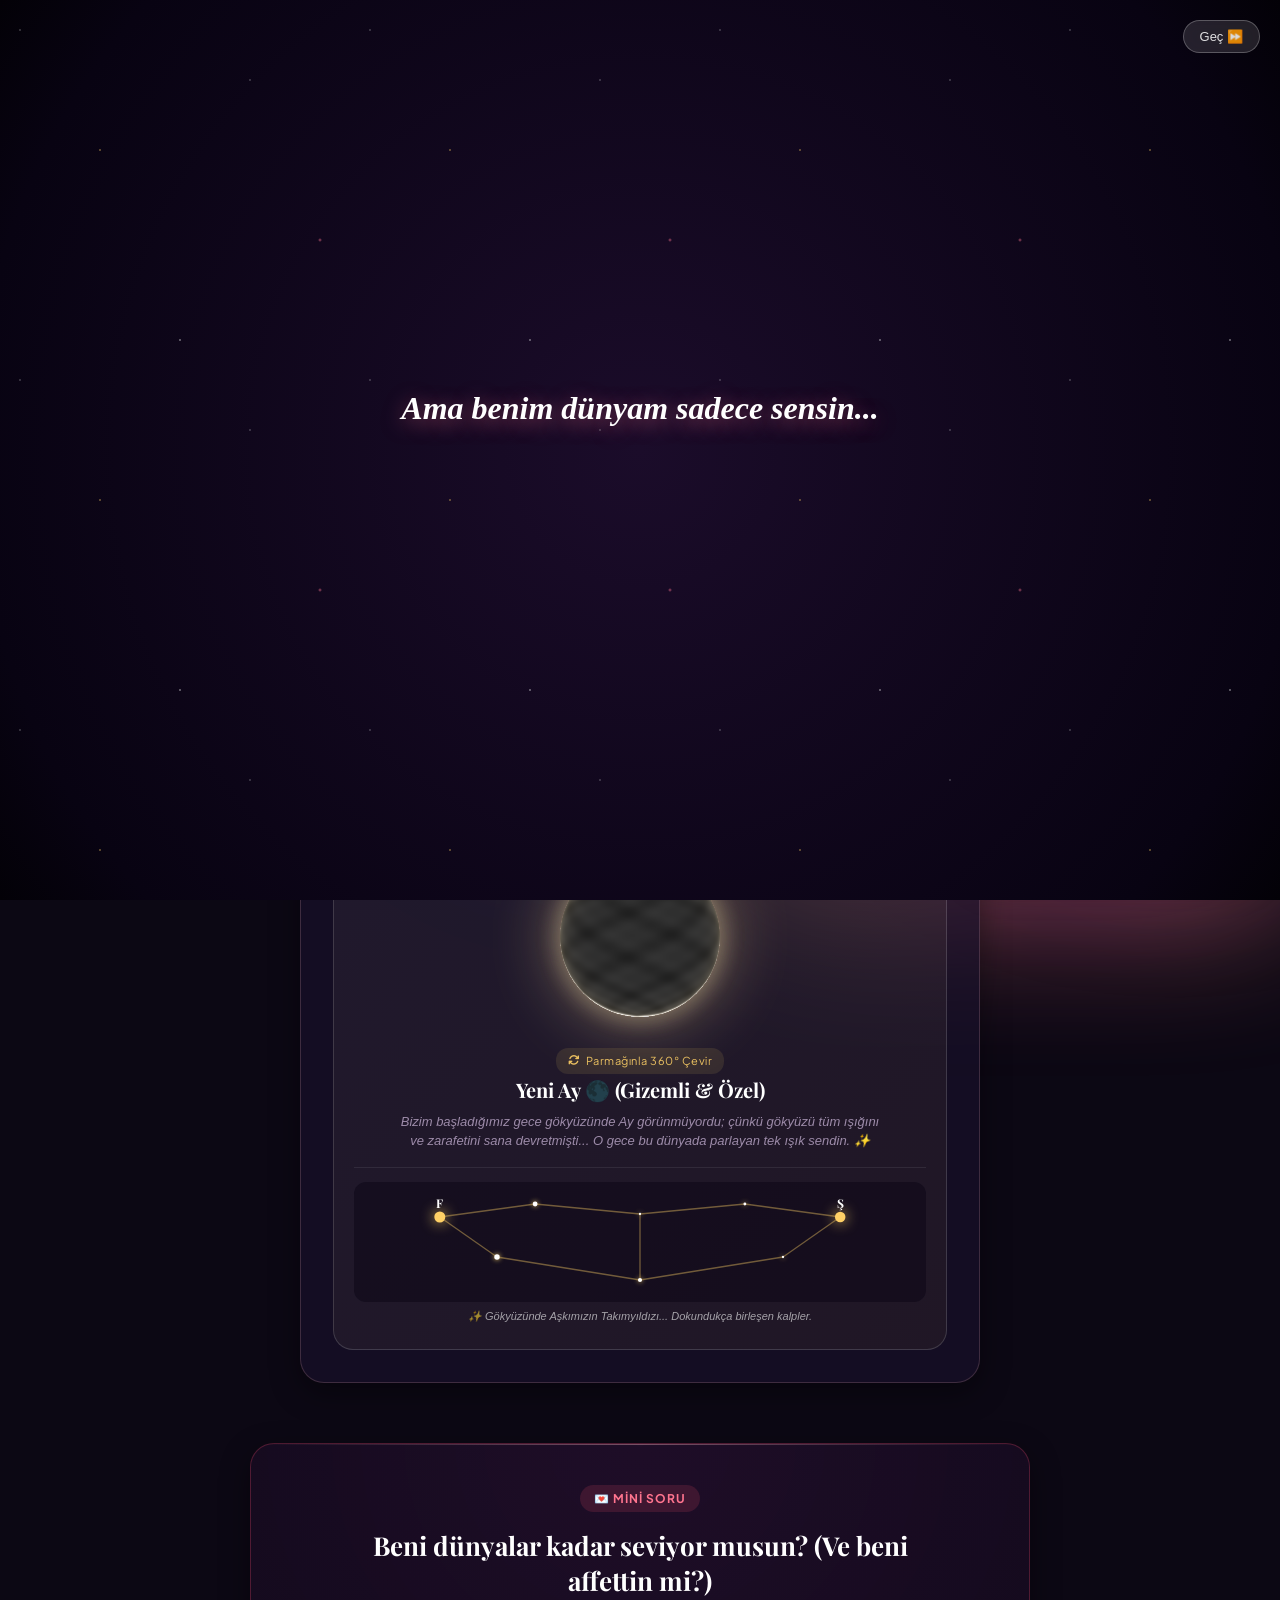
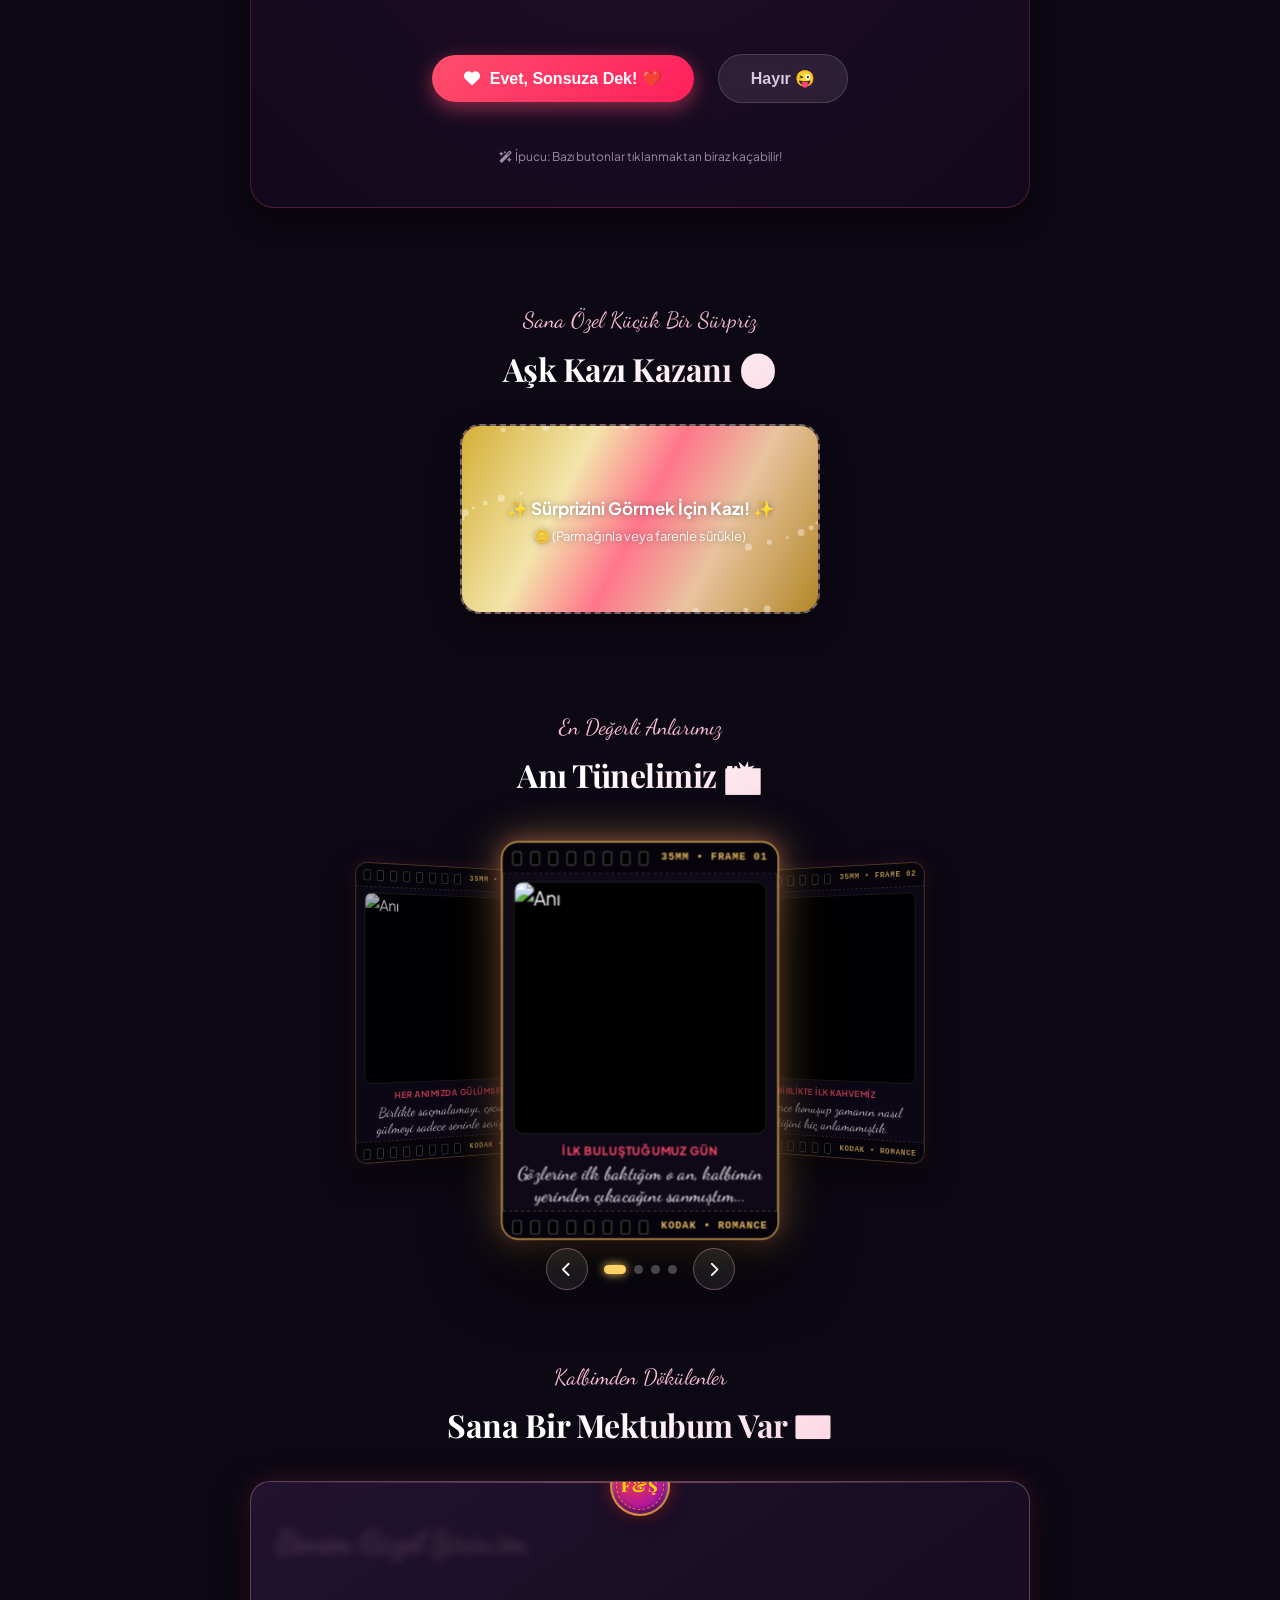
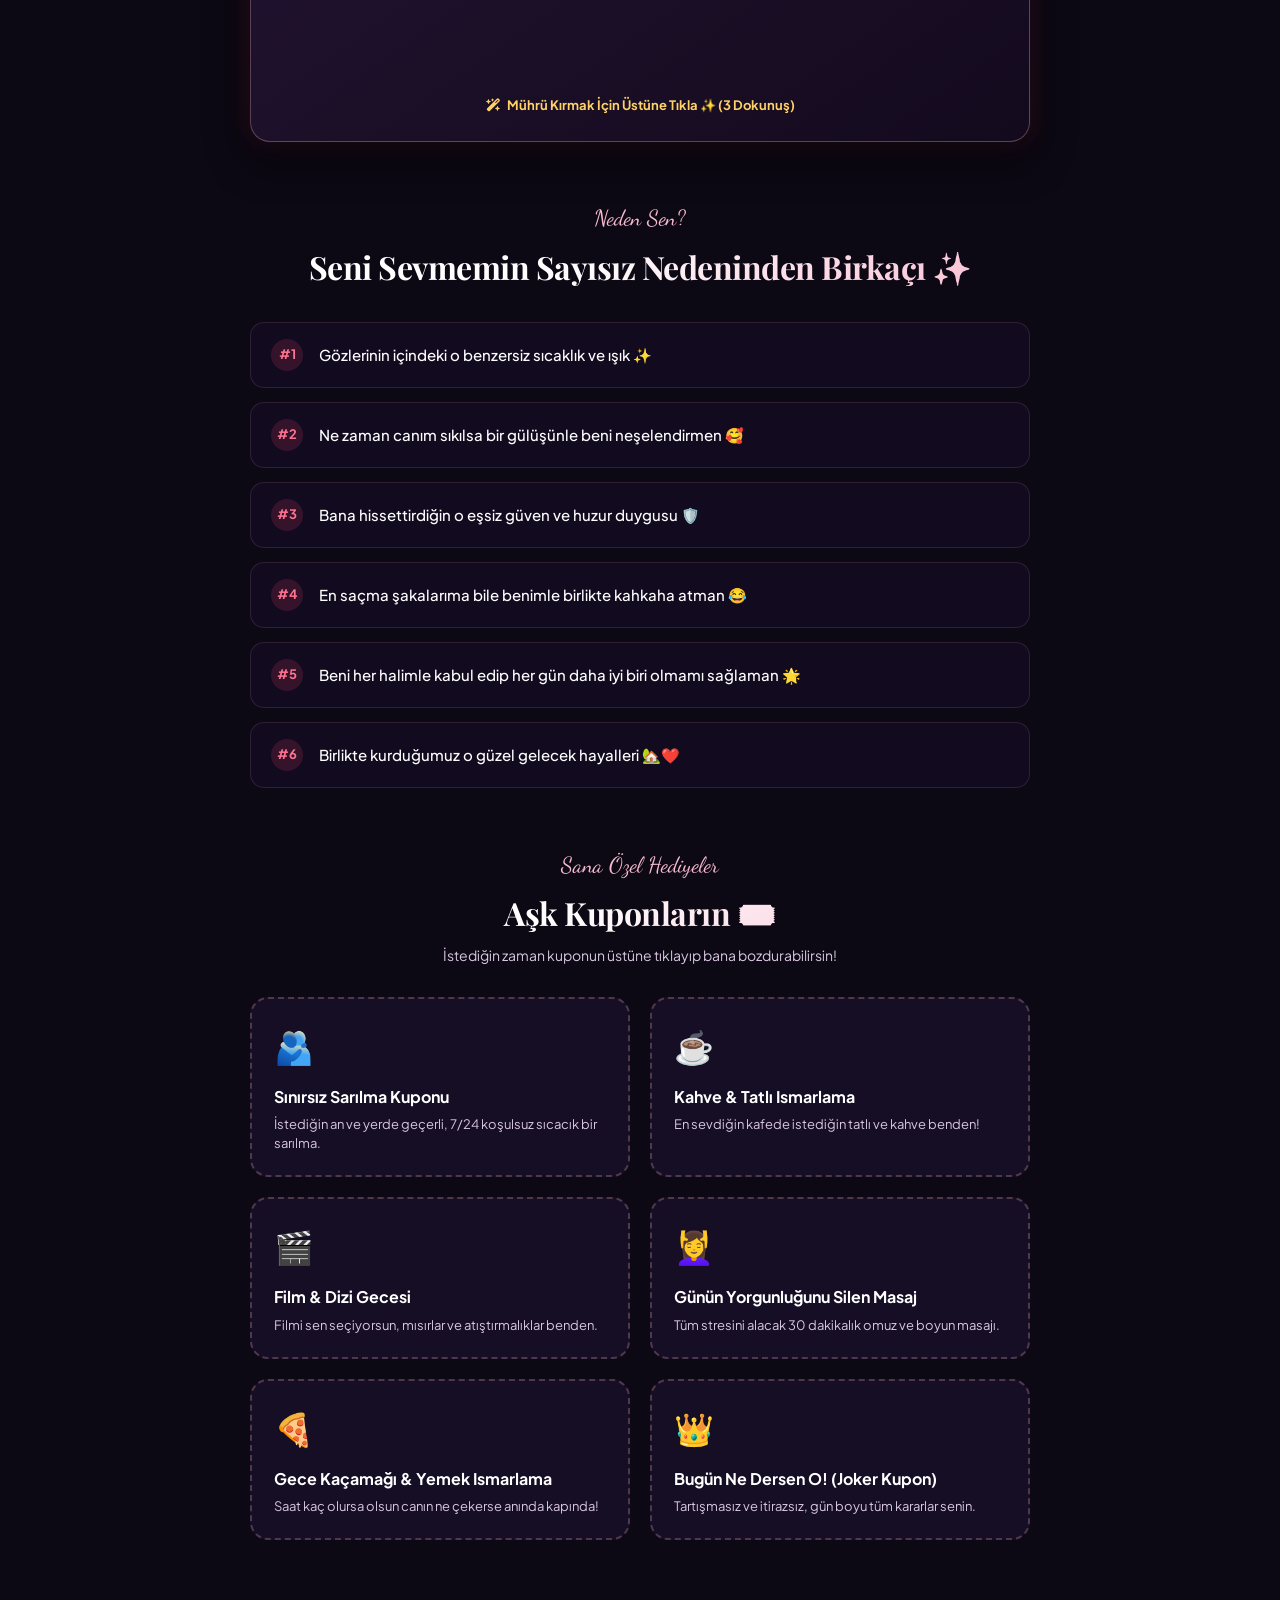
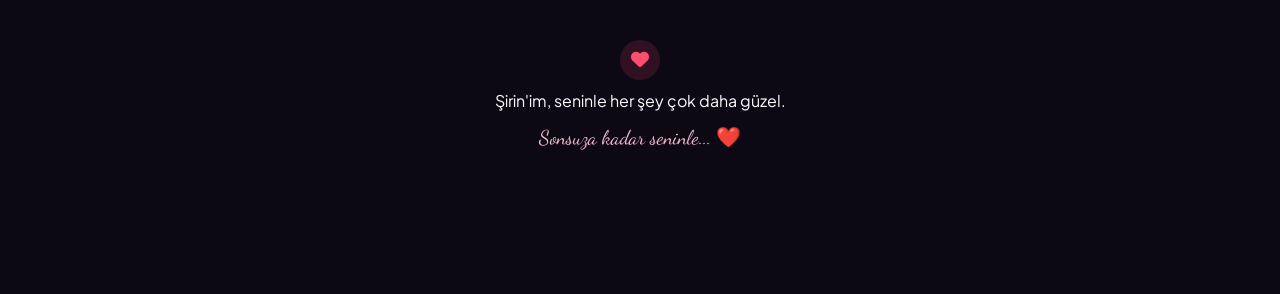
==== commit 372fe3cd: "Add files via upload" ====
--- a/index.html
+++ b/index.html
@@ -426,6 +426,8 @@
     
 
 .letter-seal { display: none !important; }
+
+.letter-seal { display: none !important; }
 /* ==============================================================================
    🌟 VIP & LUXURY 3D INTERACTIVE SUITE (Awwwards / Apple Vision Pro Grade)
    ============================================================================== */
@@ -861,126 +863,150 @@
     display: none;
 }
 
-/* 8. 🎞️ 3D SİNEMATİK FİLM ŞERİDİ (Continuous 35mm Film Ribbon) */
+/* 8. 🎞️ 3D SİNEMATİK FİLM ŞERİDİ & 4'LÜ DÖNEN MAKARA CAROUSEL */
+.polaroid-grid {
+    display: block !important;
+    width: 100% !important;
+    position: relative !important;
+    padding: 10px 0 !important;
+}
+
 .filmstrip-3d-stage {
     perspective: 1200px;
+    perspective-origin: 50% 38%;
     width: 100%;
-    padding: 35px 0 20px;
+    max-width: 680px;
+    height: 390px;
+    margin: 0 auto;
     position: relative;
-    overflow: hidden;
+    overflow: visible !important;
     touch-action: pan-y;
     user-select: none;
     -webkit-user-select: none;
+    display: flex;
+    align-items: center;
+    justify-content: center;
 }
 
 .filmstrip-ribbon {
     position: relative;
-    width: 270px;
-    height: 380px;
-    margin: 0 auto;
+    width: 230px;
+    height: 330px;
     transform-style: preserve-3d;
     will-change: transform;
-    transform: translate3d(0, 0, 0);
-    transition: transform 0.45s cubic-bezier(0.16, 1, 0.3, 1);
+    pointer-events: none;
 }
 
 .filmstrip-frame {
     position: absolute;
     top: 0;
     left: 0;
-    width: 270px;
-    height: 380px;
-    backface-visibility: hidden;
-    -webkit-backface-visibility: hidden;
+    width: 230px;
+    height: 330px;
+    pointer-events: auto;
+    backface-visibility: visible !important;
+    -webkit-backface-visibility: visible !important;
     transform-origin: center center;
-    background: #11091a;
-    border-radius: 12px;
-    box-shadow: 0 15px 40px rgba(0, 0, 0, 0.8), 0 0 25px rgba(255, 77, 109, 0.25);
-    border: 2px solid rgba(255, 209, 102, 0.3);
+    background: #0f0817;
+    border-radius: 14px;
+    box-shadow: 0 15px 35px rgba(0, 0, 0, 0.75), 0 0 15px rgba(255, 77, 109, 0.2);
+    border: 1.5px solid rgba(255, 209, 102, 0.35);
     display: flex;
     flex-direction: column;
     overflow: hidden;
     cursor: pointer;
+    will-change: transform, opacity, filter;
     transition: border-color 0.3s ease, box-shadow 0.3s ease;
+}
+
+.filmstrip-frame.is-active-front {
+    border-color: #ffd166 !important;
+    box-shadow: 0 25px 60px rgba(0, 0, 0, 0.9), 0 0 35px rgba(255, 209, 102, 0.5), 0 0 15px rgba(255, 77, 109, 0.4) !important;
+    cursor: zoom-in !important;
 }
 
 .filmstrip-frame:hover {
     border-color: #ffd166;
-    box-shadow: 0 20px 50px rgba(255, 209, 102, 0.45);
 }
 
 /* Film Şeridi Perforasyon Delikleri */
 .film-sprocket-track {
-    height: 28px;
-    background: #0a0510;
+    height: 26px;
+    background: #07030c;
     display: flex;
     align-items: center;
     justify-content: space-between;
-    padding: 0 10px;
-    border-bottom: 1px dashed rgba(255, 255, 255, 0.15);
+    padding: 0 8px;
+    border-bottom: 1px dashed rgba(255, 255, 255, 0.18);
     position: relative;
+    flex-shrink: 0;
 }
 
 .film-sprocket-track.bottom-track {
     border-bottom: none;
-    border-top: 1px dashed rgba(255, 255, 255, 0.15);
+    border-top: 1px dashed rgba(255, 255, 255, 0.18);
     margin-top: auto;
 }
 
 .sprocket-holes-row {
     display: flex;
-    gap: 8px;
+    gap: 7px;
     align-items: center;
 }
 
 .sprocket-hole {
-    width: 9px;
-    height: 14px;
+    width: 8px;
+    height: 12px;
     background: #000000;
-    border: 1px solid rgba(255, 255, 255, 0.25);
+    border: 1px solid rgba(255, 255, 255, 0.28);
     border-radius: 2px;
-    box-shadow: inset 0 1px 3px rgba(0, 0, 0, 0.9);
+    box-shadow: inset 0 1px 3px rgba(0, 0, 0, 0.95);
 }
 
 .film-meta-tag {
-    font-size: 9px;
+    font-size: 8.5px;
     font-weight: 800;
-    letter-spacing: 1px;
-    color: rgba(255, 209, 102, 0.85);
+    letter-spacing: 0.8px;
+    color: rgba(255, 209, 102, 0.9);
     font-family: monospace;
     text-transform: uppercase;
 }
 
 .film-photo-window {
     position: relative;
-    width: calc(100% - 24px);
-    margin: 8px auto 6px;
+    width: calc(100% - 18px);
+    margin: 6px auto 4px;
     aspect-ratio: 1 / 1;
     overflow: hidden;
-    border-radius: 6px;
+    border-radius: 8px;
     background: #000;
     box-shadow: inset 0 0 12px rgba(0, 0, 0, 0.8);
     border: 1px solid rgba(255, 255, 255, 0.12);
+    flex-shrink: 0;
 }
 
 .film-photo-window img {
     width: 100%;
     height: 100%;
     object-fit: cover;
-    transition: transform 0.5s ease;
-}
-
-.filmstrip-frame:hover .film-photo-window img {
-    transform: scale(1.06);
+    transition: transform 0.4s ease;
+}
+
+.filmstrip-frame.is-active-front:hover .film-photo-window img {
+    transform: scale(1.05);
 }
 
 .film-caption-area {
-    padding: 4px 14px 6px;
+    padding: 2px 10px 4px;
     text-align: center;
+    flex-grow: 1;
+    display: flex;
+    flex-direction: column;
+    justify-content: center;
 }
 
 .film-date-badge {
-    font-size: 10px;
+    font-size: 9.5px;
     font-weight: 700;
     color: var(--primary);
     text-transform: uppercase;
@@ -991,27 +1017,34 @@
 
 .film-caption-text {
     font-family: var(--font-handwriting);
-    font-size: 16px;
+    font-size: 15px;
     color: #ffffff;
-    line-height: 1.25;
+    line-height: 1.2;
+    margin: 0;
+    display: -webkit-box;
+    -webkit-line-clamp: 2;
+    -webkit-box-orient: vertical;
+    overflow: hidden;
 }
 
 .cylinder-controls {
     display: flex;
     justify-content: center;
     align-items: center;
-    gap: 20px;
-    margin-top: 25px;
+    gap: 16px;
+    margin-top: 18px;
+    position: relative;
+    z-index: 100;
 }
 
 .cyl-btn {
-    width: 44px;
-    height: 44px;
+    width: 42px;
+    height: 42px;
     border-radius: 50%;
     background: rgba(255, 255, 255, 0.08);
-    border: 1px solid rgba(255, 182, 193, 0.3);
+    border: 1px solid rgba(255, 182, 193, 0.35);
     color: #fff;
-    font-size: 16px;
+    font-size: 15px;
     display: flex;
     align-items: center;
     justify-content: center;
@@ -1024,6 +1057,52 @@
     background: var(--primary);
     transform: scale(1.1);
     box-shadow: 0 0 20px rgba(255, 77, 109, 0.6);
+}
+
+.film-dots-container {
+    display: flex;
+    gap: 8px;
+    align-items: center;
+}
+
+.film-dot {
+    width: 9px;
+    height: 9px;
+    border-radius: 50%;
+    background: rgba(255, 255, 255, 0.25);
+    cursor: pointer;
+    transition: all 0.3s ease;
+}
+
+.film-dot.active {
+    background: #ffd166;
+    width: 22px;
+    border-radius: 10px;
+    box-shadow: 0 0 10px #ffd166;
+}
+
+@media (max-width: 580px) {
+    .filmstrip-3d-stage {
+        height: 340px;
+    }
+    .filmstrip-ribbon {
+        width: 180px;
+        height: 270px;
+    }
+    .filmstrip-frame {
+        width: 180px;
+        height: 270px;
+    }
+    .film-caption-text {
+        font-size: 13px;
+    }
+    .film-sprocket-track {
+        height: 20px;
+    }
+    .sprocket-hole {
+        width: 6px;
+        height: 10px;
+    }
 }
 
 /* 9. 🎵 ŞARKIYLA DANS EDEN 3D NEON SES DALGALARI (Audio Visualizer) */
@@ -1935,7 +2014,7 @@
 // 📸 POLAROID ANI GALERİSİ & RESİM BÜYÜTME
 // ==============================================================================
 // ==============================================================================
-// 🎞️ 3D SİNEMATİK FİLM ŞERİDİ (Continuous 35mm Celluloid Ribbon)
+// 🎞️ 3D SİNEMATİK FİLM ŞERİDİ (4'lü Dönen Makara Carousel)
 // ==============================================================================
 function initPolaroidGallery() {
     const gallery = document.getElementById("polaroidGallery");
@@ -1970,16 +2049,15 @@
     ribbon.className = "filmstrip-ribbon";
     ribbon.id = "filmstripRibbon";
 
-    const count = memories.length;
-    const angleStep = 360 / Math.max(count, 3);
-    const radius = Math.max(270, Math.round((270 / 2) / Math.tan(Math.PI / Math.max(count, 3))));
+    const count = Math.max(memories.length, 3);
+    const angleStep = 360 / count;
+    const frameElements = [];
 
     memories.forEach((mem, index) => {
         const fallbackImg = backupPhotos[index % backupPhotos.length];
         const frame = document.createElement("div");
         frame.className = "filmstrip-frame";
-        const curAngle = index * angleStep;
-        frame.style.transform = `rotateY(${curAngle}deg) translateZ(${radius}px)`;
+        frame.setAttribute("data-index", index);
 
         // 35mm Perforasyon Delikleri
         const sprocketsHtml = `
@@ -2008,31 +2086,60 @@
         `;
 
         frame.addEventListener("click", () => {
-            if (modalImagePreview) modalImagePreview.src = mem.image || fallbackImg;
-            if (modalImageDate) modalImageDate.textContent = mem.date || '';
-            if (modalImageText) modalImageText.textContent = mem.caption || '';
-            if (imageModal) imageModal.classList.add("active");
-            if (navigator.vibrate) navigator.vibrate(25);
+            // Öndeki karta tıklandıysa modal'da büyüt
+            if (frame.classList.contains("is-active-front")) {
+                if (modalImagePreview) modalImagePreview.src = mem.image || fallbackImg;
+                if (modalImageDate) modalImageDate.textContent = mem.date || '';
+                if (modalImageText) modalImageText.textContent = mem.caption || '';
+                if (imageModal) imageModal.classList.add("active");
+                if (navigator.vibrate) navigator.vibrate(25);
+            } else {
+                // Arkadaki veya yandaki karta tıklandıysa onu öne getir ve büyüt!
+                const currentCardAngle = (index * angleStep) + targetRotation;
+                let delta = -currentCardAngle;
+                delta = ((((delta % 360) + 540) % 360) - 180);
+                targetRotation += delta;
+                if (navigator.vibrate) navigator.vibrate(15);
+            }
         });
 
         ribbon.appendChild(frame);
+        frameElements.push(frame);
     });
 
     stage.appendChild(ribbon);
 
-    // Çevirme Kontrolleri
+    // Çevirme Kontrolleri & Sayfa Noktaları
     const controls = document.createElement("div");
     controls.className = "cylinder-controls";
     controls.innerHTML = `
         <button class="cyl-btn" id="filmPrevBtn" title="Önceki Kare"><i class="fa-solid fa-chevron-left"></i></button>
-        <span style="font-size:12px; color:rgba(255,209,102,0.9); font-weight:700; letter-spacing:0.5px;"><i class="fa-solid fa-film"></i> 3D Sinematik Film Şeridi</span>
+        <div class="film-dots-container" id="filmDots"></div>
         <button class="cyl-btn" id="filmNextBtn" title="Sonraki Kare"><i class="fa-solid fa-chevron-right"></i></button>
     `;
 
     gallery.appendChild(stage);
     gallery.appendChild(controls);
 
-    // ⚡ 144Hz Akıcı Yay Fiziği (Fluid Spring RAF Loop)
+    // Noktaları oluştur
+    const dotsContainer = controls.querySelector("#filmDots");
+    const dotElements = [];
+    memories.forEach((_, dIdx) => {
+        const dot = document.createElement("span");
+        dot.className = "film-dot" + (dIdx === 0 ? " active" : "");
+        dot.setAttribute("data-dot-index", dIdx);
+        dot.addEventListener("click", () => {
+            const currentCardAngle = (dIdx * angleStep) + targetRotation;
+            let delta = -currentCardAngle;
+            delta = ((((delta % 360) + 540) % 360) - 180);
+            targetRotation += delta;
+            if (navigator.vibrate) navigator.vibrate(15);
+        });
+        dotsContainer.appendChild(dot);
+        dotElements.push(dot);
+    });
+
+    // ⚡ 144Hz Akıcı Yay Fiziği (4'lü Fotoğraf 3D Hesaplama)
     let currentRotation = 0;
     let targetRotation = 0;
     let isDragging = false;
@@ -2040,8 +2147,59 @@
     let startRotation = 0;
 
     function renderFilmstrip() {
-        currentRotation += (targetRotation - currentRotation) * 0.14;
-        ribbon.style.transform = `translate3d(0,0,0) rotateY(${currentRotation}deg)`;
+        currentRotation += (targetRotation - currentRotation) * 0.12;
+
+        const isMobile = window.innerWidth < 580;
+        const radiusX = isMobile ? 115 : 185;
+        const radiusZ = isMobile ? 75 : 125;
+        const elevateY = isMobile ? 34 : 46;
+
+        let frontIdx = 0;
+        let maxDepth = -999;
+
+        frameElements.forEach((frame, idx) => {
+            const baseAngle = (idx * angleStep) + currentRotation;
+            const rad = (baseAngle * Math.PI) / 180;
+            const sin = Math.sin(rad);
+            const cos = Math.cos(rad);
+
+            const x = sin * radiusX;
+            const z = cos * radiusZ;
+            const y = -((1 - cos) / 2) * elevateY; // Arkadaki fotoğraf yukarı kalkar, öndekinin arkasında kalmaz
+
+            const depthNorm = (cos + 1) / 2; // 0 (arka) -> 1 (ön)
+            const scale = 0.68 + (depthNorm * 0.40); // 0.68'den 1.08'e büyür
+            const rotY = -sin * 30; // İçe doğru hafif kavis
+            const opacity = 0.70 + (depthNorm * 0.30);
+            const brightness = 0.70 + (depthNorm * 0.30);
+            const zIndex = Math.round(depthNorm * 100);
+
+            frame.style.transform = `translate3d(${x.toFixed(1)}px, ${y.toFixed(1)}px, ${z.toFixed(1)}px) rotateY(${rotY.toFixed(1)}deg) scale(${scale.toFixed(3)})`;
+            frame.style.zIndex = zIndex;
+            frame.style.opacity = opacity.toFixed(2);
+            frame.style.filter = `brightness(${brightness.toFixed(2)})`;
+
+            if (depthNorm > maxDepth) {
+                maxDepth = depthNorm;
+                frontIdx = idx;
+            }
+
+            if (depthNorm > 0.85) {
+                frame.classList.add("is-active-front");
+            } else {
+                frame.classList.remove("is-active-front");
+            }
+        });
+
+        // Noktaları güncelle
+        dotElements.forEach((dot, dIdx) => {
+            if (dIdx === frontIdx) {
+                dot.classList.add("active");
+            } else {
+                dot.classList.remove("active");
+            }
+        });
+
         requestAnimationFrame(renderFilmstrip);
     }
     requestAnimationFrame(renderFilmstrip);
@@ -2067,13 +2225,12 @@
     stage.addEventListener("touchmove", (e) => {
         if (!isDragging) return;
         const deltaX = e.touches[0].clientX - dragStartX;
-        targetRotation = startRotation + (deltaX * 0.4);
+        targetRotation = startRotation + (deltaX * 0.45);
     }, { passive: true });
 
     stage.addEventListener("touchend", () => {
         if (!isDragging) return;
         isDragging = false;
-        // En yakın kareye kilitle
         targetRotation = Math.round(targetRotation / angleStep) * angleStep;
     });
 
@@ -2086,7 +2243,7 @@
     window.addEventListener("mousemove", (e) => {
         if (!isDragging) return;
         const deltaX = e.clientX - dragStartX;
-        targetRotation = startRotation + (deltaX * 0.35);
+        targetRotation = startRotation + (deltaX * 0.4);
     });
     window.addEventListener("mouseup", () => {
         if (!isDragging) return;
--- a/style.css
+++ b/style.css
@@ -2027,126 +2027,150 @@
     display: none;
 }
 
-/* 8. 🎞️ 3D SİNEMATİK FİLM ŞERİDİ (Continuous 35mm Film Ribbon) */
+/* 8. 🎞️ 3D SİNEMATİK FİLM ŞERİDİ & 4'LÜ DÖNEN MAKARA CAROUSEL */
+.polaroid-grid {
+    display: block !important;
+    width: 100% !important;
+    position: relative !important;
+    padding: 10px 0 !important;
+}
+
 .filmstrip-3d-stage {
     perspective: 1200px;
-    width: 100%;
-    padding: 35px 0 20px;
-    position: relative;
-    overflow: hidden;
+    perspective-origin: 50% 38%;
+    width: 100%;
+    max-width: 680px;
+    height: 390px;
+    margin: 0 auto;
+    position: relative;
+    overflow: visible !important;
     touch-action: pan-y;
     user-select: none;
     -webkit-user-select: none;
+    display: flex;
+    align-items: center;
+    justify-content: center;
 }
 
 .filmstrip-ribbon {
     position: relative;
-    width: 270px;
-    height: 380px;
-    margin: 0 auto;
+    width: 230px;
+    height: 330px;
     transform-style: preserve-3d;
     will-change: transform;
-    transform: translate3d(0, 0, 0);
-    transition: transform 0.45s cubic-bezier(0.16, 1, 0.3, 1);
+    pointer-events: none;
 }
 
 .filmstrip-frame {
     position: absolute;
     top: 0;
     left: 0;
-    width: 270px;
-    height: 380px;
-    backface-visibility: hidden;
-    -webkit-backface-visibility: hidden;
+    width: 230px;
+    height: 330px;
+    pointer-events: auto;
+    backface-visibility: visible !important;
+    -webkit-backface-visibility: visible !important;
     transform-origin: center center;
-    background: #11091a;
-    border-radius: 12px;
-    box-shadow: 0 15px 40px rgba(0, 0, 0, 0.8), 0 0 25px rgba(255, 77, 109, 0.25);
-    border: 2px solid rgba(255, 209, 102, 0.3);
+    background: #0f0817;
+    border-radius: 14px;
+    box-shadow: 0 15px 35px rgba(0, 0, 0, 0.75), 0 0 15px rgba(255, 77, 109, 0.2);
+    border: 1.5px solid rgba(255, 209, 102, 0.35);
     display: flex;
     flex-direction: column;
     overflow: hidden;
     cursor: pointer;
+    will-change: transform, opacity, filter;
     transition: border-color 0.3s ease, box-shadow 0.3s ease;
+}
+
+.filmstrip-frame.is-active-front {
+    border-color: #ffd166 !important;
+    box-shadow: 0 25px 60px rgba(0, 0, 0, 0.9), 0 0 35px rgba(255, 209, 102, 0.5), 0 0 15px rgba(255, 77, 109, 0.4) !important;
+    cursor: zoom-in !important;
 }
 
 .filmstrip-frame:hover {
     border-color: #ffd166;
-    box-shadow: 0 20px 50px rgba(255, 209, 102, 0.45);
 }
 
 /* Film Şeridi Perforasyon Delikleri */
 .film-sprocket-track {
-    height: 28px;
-    background: #0a0510;
+    height: 26px;
+    background: #07030c;
     display: flex;
     align-items: center;
     justify-content: space-between;
-    padding: 0 10px;
-    border-bottom: 1px dashed rgba(255, 255, 255, 0.15);
-    position: relative;
+    padding: 0 8px;
+    border-bottom: 1px dashed rgba(255, 255, 255, 0.18);
+    position: relative;
+    flex-shrink: 0;
 }
 
 .film-sprocket-track.bottom-track {
     border-bottom: none;
-    border-top: 1px dashed rgba(255, 255, 255, 0.15);
+    border-top: 1px dashed rgba(255, 255, 255, 0.18);
     margin-top: auto;
 }
 
 .sprocket-holes-row {
     display: flex;
-    gap: 8px;
+    gap: 7px;
     align-items: center;
 }
 
 .sprocket-hole {
-    width: 9px;
-    height: 14px;
+    width: 8px;
+    height: 12px;
     background: #000000;
-    border: 1px solid rgba(255, 255, 255, 0.25);
+    border: 1px solid rgba(255, 255, 255, 0.28);
     border-radius: 2px;
-    box-shadow: inset 0 1px 3px rgba(0, 0, 0, 0.9);
+    box-shadow: inset 0 1px 3px rgba(0, 0, 0, 0.95);
 }
 
 .film-meta-tag {
-    font-size: 9px;
+    font-size: 8.5px;
     font-weight: 800;
-    letter-spacing: 1px;
-    color: rgba(255, 209, 102, 0.85);
+    letter-spacing: 0.8px;
+    color: rgba(255, 209, 102, 0.9);
     font-family: monospace;
     text-transform: uppercase;
 }
 
 .film-photo-window {
     position: relative;
-    width: calc(100% - 24px);
-    margin: 8px auto 6px;
+    width: calc(100% - 18px);
+    margin: 6px auto 4px;
     aspect-ratio: 1 / 1;
     overflow: hidden;
-    border-radius: 6px;
+    border-radius: 8px;
     background: #000;
     box-shadow: inset 0 0 12px rgba(0, 0, 0, 0.8);
     border: 1px solid rgba(255, 255, 255, 0.12);
+    flex-shrink: 0;
 }
 
 .film-photo-window img {
     width: 100%;
     height: 100%;
     object-fit: cover;
-    transition: transform 0.5s ease;
-}
-
-.filmstrip-frame:hover .film-photo-window img {
-    transform: scale(1.06);
+    transition: transform 0.4s ease;
+}
+
+.filmstrip-frame.is-active-front:hover .film-photo-window img {
+    transform: scale(1.05);
 }
 
 .film-caption-area {
-    padding: 4px 14px 6px;
+    padding: 2px 10px 4px;
     text-align: center;
+    flex-grow: 1;
+    display: flex;
+    flex-direction: column;
+    justify-content: center;
 }
 
 .film-date-badge {
-    font-size: 10px;
+    font-size: 9.5px;
     font-weight: 700;
     color: var(--primary);
     text-transform: uppercase;
@@ -2157,27 +2181,34 @@
 
 .film-caption-text {
     font-family: var(--font-handwriting);
-    font-size: 16px;
+    font-size: 15px;
     color: #ffffff;
-    line-height: 1.25;
+    line-height: 1.2;
+    margin: 0;
+    display: -webkit-box;
+    -webkit-line-clamp: 2;
+    -webkit-box-orient: vertical;
+    overflow: hidden;
 }
 
 .cylinder-controls {
     display: flex;
     justify-content: center;
     align-items: center;
-    gap: 20px;
-    margin-top: 25px;
+    gap: 16px;
+    margin-top: 18px;
+    position: relative;
+    z-index: 100;
 }
 
 .cyl-btn {
-    width: 44px;
-    height: 44px;
+    width: 42px;
+    height: 42px;
     border-radius: 50%;
     background: rgba(255, 255, 255, 0.08);
-    border: 1px solid rgba(255, 182, 193, 0.3);
+    border: 1px solid rgba(255, 182, 193, 0.35);
     color: #fff;
-    font-size: 16px;
+    font-size: 15px;
     display: flex;
     align-items: center;
     justify-content: center;
@@ -2190,6 +2221,52 @@
     background: var(--primary);
     transform: scale(1.1);
     box-shadow: 0 0 20px rgba(255, 77, 109, 0.6);
+}
+
+.film-dots-container {
+    display: flex;
+    gap: 8px;
+    align-items: center;
+}
+
+.film-dot {
+    width: 9px;
+    height: 9px;
+    border-radius: 50%;
+    background: rgba(255, 255, 255, 0.25);
+    cursor: pointer;
+    transition: all 0.3s ease;
+}
+
+.film-dot.active {
+    background: #ffd166;
+    width: 22px;
+    border-radius: 10px;
+    box-shadow: 0 0 10px #ffd166;
+}
+
+@media (max-width: 580px) {
+    .filmstrip-3d-stage {
+        height: 340px;
+    }
+    .filmstrip-ribbon {
+        width: 180px;
+        height: 270px;
+    }
+    .filmstrip-frame {
+        width: 180px;
+        height: 270px;
+    }
+    .film-caption-text {
+        font-size: 13px;
+    }
+    .film-sprocket-track {
+        height: 20px;
+    }
+    .sprocket-hole {
+        width: 6px;
+        height: 10px;
+    }
 }
 
 /* 9. 🎵 ŞARKIYLA DANS EDEN 3D NEON SES DALGALARI (Audio Visualizer) */
